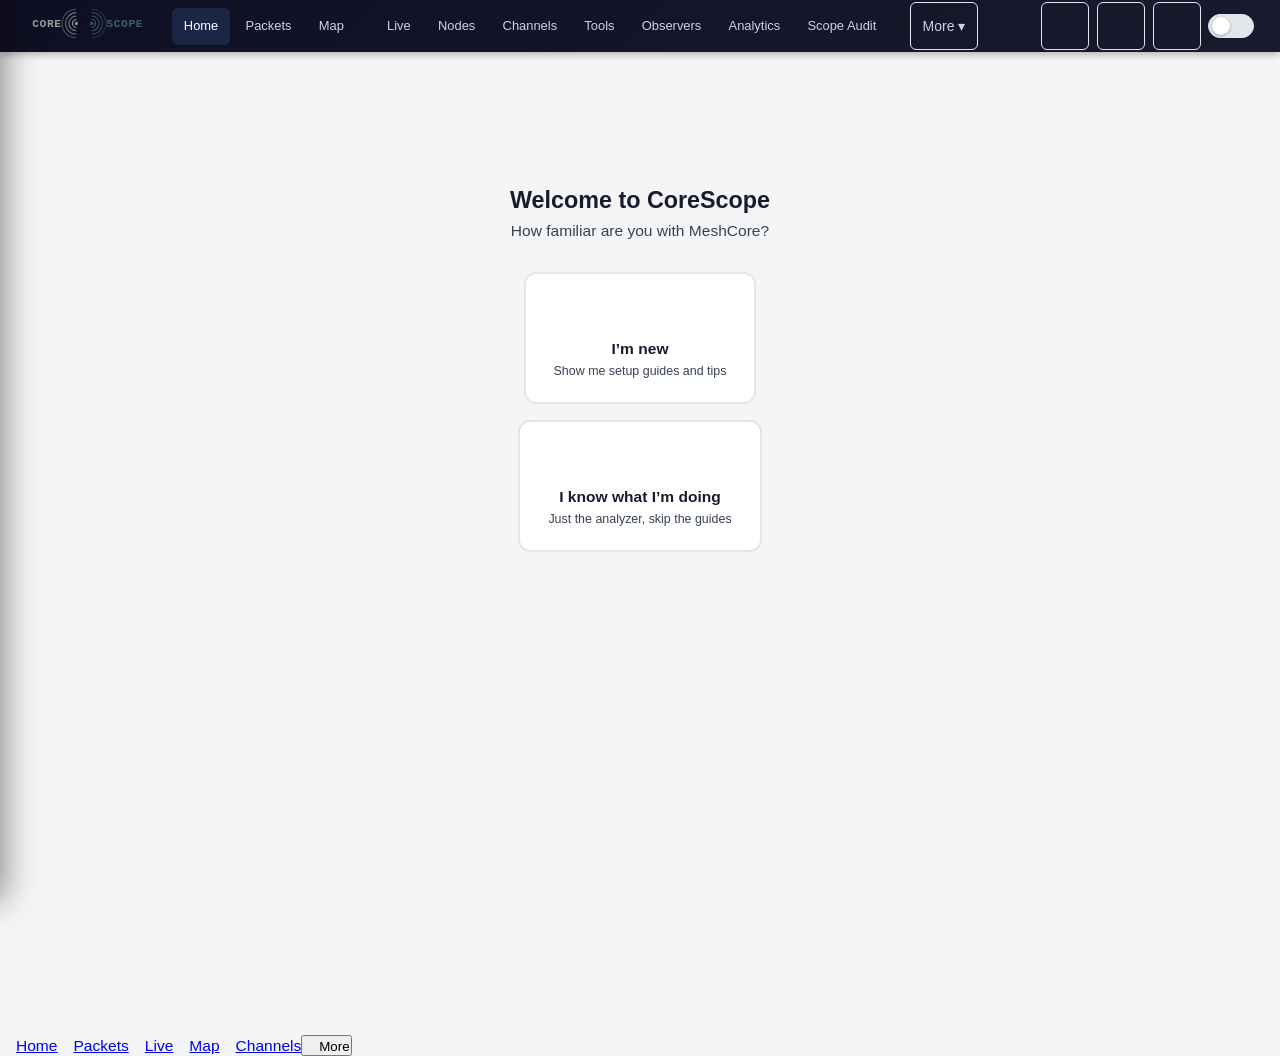
==== public/index.html @ a13efddb "feat(observers): latest /neighbors report on the observers list and page (#2270, #2271) The ingestor" ====
<!DOCTYPE html>
<html lang="en">
<head>
  <meta charset="UTF-8">
  <link rel="icon" href="favicon.ico" type="image/x-icon">
  <link rel="icon" href="favicon.svg" type="image/svg+xml">
  <meta name="viewport" content="width=device-width, initial-scale=1.0, viewport-fit=cover">
  <title>CoreScope</title>

  <!-- Open Graph / Discord embed -->
  <meta property="og:title" content="CoreScope">
  <meta property="og:description" content="Real-time MeshCore LoRa mesh network analyzer — live packet visualization, node tracking, channel decryption, route analysis, and deep mesh analytics.">
  <meta property="og:image" content="https://raw.githubusercontent.com/Kpa-clawbot/corescope/master/public/og-image.png">
  <meta property="og:image:width" content="1200">
  <meta property="og:image:height" content="630">
  <!-- No og:url: it is the canonical destination OG consumers navigate to, so a
       hardcoded value sends every self-hosted instance's shared links to that one
       host (#1890). Omitted, consumers use the URL they crawled — correct for
       every deployment, no configuration needed. -->
  <meta property="og:type" content="website">
  <meta name="theme-color" content="#0a0a0a">

  <!-- Twitter Card -->
  <meta name="twitter:card" content="summary_large_image">
  <meta name="twitter:title" content="CoreScope">
  <meta name="twitter:description" content="Real-time MeshCore LoRa mesh network analyzer — live packet visualization, node tracking, channel decryption, and route analysis.">
  <meta name="twitter:image" content="https://raw.githubusercontent.com/Kpa-clawbot/corescope/master/public/og-image.png">
  <!-- PR #893 follow-up: apply persisted theme before stylesheet/paint to prevent
       FOUC (light flash for users who chose dark). Matches keys used by app.js. -->
  <script>
    (function () {
      // #2236: ?theme=dark|light in the hash query (e.g. #/map?embed=1&theme=dark)
      // wins over the saved choice for this page load. app.js reads
      // window.__themeOverride and never persists it.
      try {
        var q = new URLSearchParams(location.hash.split('?')[1] || '').get('theme');
        window.__themeOverride = q === 'dark' || q === 'light' ? q : null;
      } catch (_) { window.__themeOverride = null; }
      try {
        var saved = localStorage.getItem('meshcore-theme');
        var t = window.__themeOverride || (saved === 'dark' || saved === 'light'
          ? saved
          : (window.matchMedia && window.matchMedia('(prefers-color-scheme: dark)').matches ? 'dark' : 'light'));
        document.documentElement.setAttribute('data-theme', t);
      } catch (_) {
        /* localStorage may be blocked; CSS handles default */
        if (window.__themeOverride) document.documentElement.setAttribute('data-theme', window.__themeOverride);
      }
    })();
  </script>
  <link rel="stylesheet" href="style.css?v=__BUST__">
  <link rel="stylesheet" href="route-view.css?v=__BUST__">
  <link rel="stylesheet" href="home.css?v=__BUST__">
  <link rel="stylesheet" href="live.css?v=__BUST__">
  <link rel="stylesheet" href="node-reach.css?v=__BUST__">
  <link rel="stylesheet" href="node-scopes.css?v=__BUST__">
  <link rel="stylesheet" href="scope-audit.css?v=__BUST__">
  <link rel="stylesheet" href="node-reach-coverage.css?v=__BUST__">
  <link rel="stylesheet" href="bottom-nav.css?v=__BUST__">
  <link rel="stylesheet" href="account.css?v=__BUST__">
  <link rel="stylesheet" href="admin.css?v=__BUST__">
  <link rel="stylesheet" href="nav-drawer.css?v=__BUST__">
  <!-- Leaflet, leaflet.heat and Chart.js are served from vendor/ (byte-identical
       to the unpkg dist files, verified against these SRI hashes), not from
       unpkg.com: no third-party request on every page view, and maps and
       charts keep working where unpkg is blocked or down. -->
  <link rel="stylesheet" href="vendor/leaflet-1.9.4/leaflet.css"
    integrity="sha256-p4NxAoJBhIIN+hmNHrzRCf9tD/miZyoHS5obTRR9BMY="
    crossorigin="anonymous">
  <link rel="stylesheet" href="vendor/MarkerCluster.css?v=__BUST__">
  <link rel="stylesheet" href="vendor/MarkerCluster.Default.css?v=__BUST__">
  <script src="vendor/leaflet-1.9.4/leaflet.js"
    integrity="sha256-20nQCchB9co0qIjJZRGuk2/Z9VM+kNiyxNV1lvTlZBo="
    crossorigin="anonymous"></script>
  <script src="vendor/leaflet.markercluster.js?v=__BUST__"></script>
  <script src="vendor/leaflet-heat-0.2.0.js"
    integrity="sha384-mFKkGiGvT5vo1fEyGCD3hshDdKmW3wzXW/x+fWriYJArD0R3gawT6lMvLboM22c0"
    crossorigin="anonymous"></script>
  <script src="vendor/chart-4.5.1.umd.min.js"
    integrity="sha384-jb8JQMbMoBUzgWatfe6COACi2ljcDdZQ2OxczGA3bGNeWe+6DChMTBJemed7ZnvJ"
    crossorigin="anonymous"></script>
</head>
<body>
  <!-- #1380 — Colorblind a11y stretch goal: Brettel/Vienot 1997 dichromatic
       simulation overlay. Toggled by body[data-cb-sim="deut|prot|trit|achromat"].
       Preview-only (not persisted). See public/customize-v2.js radio group. -->
  <svg aria-hidden="true" focusable="false" width="0" height="0" style="position:absolute;width:0;height:0;overflow:hidden" data-cb-sim-defs>
    <defs>
      <filter id="cb-deut" color-interpolation-filters="sRGB">
        <feColorMatrix type="matrix" values="
           0.367  0.861 -0.228  0  0
           0.280  0.673  0.047  0  0
          -0.012  0.043  0.969  0  0
           0      0      0      1  0"/>
      </filter>
      <filter id="cb-prot" color-interpolation-filters="sRGB">
        <feColorMatrix type="matrix" values="
           0.152  1.053 -0.205  0  0
           0.115  0.786  0.099  0  0
          -0.004 -0.048  1.052  0  0
           0      0      0      1  0"/>
      </filter>
      <filter id="cb-trit" color-interpolation-filters="sRGB">
        <feColorMatrix type="matrix" values="
           1.256 -0.077 -0.179  0  0
          -0.078  0.931  0.148  0  0
           0.005  0.691  0.304  0  0
           0      0      0      1  0"/>
      </filter>
      <filter id="cb-achromat" color-interpolation-filters="sRGB">
        <feColorMatrix type="matrix" values="
           0.299  0.587  0.114  0  0
           0.299  0.587  0.114  0  0
           0.299  0.587  0.114  0  0
           0      0      0      1  0"/>
      </filter>
    </defs>
  </svg>
  <style>
    /* #1380 — sim overlay activation (preview-only; cleared on reload). */
    body[data-cb-sim="deut"]     { filter: url(#cb-deut); }
    body[data-cb-sim="prot"]     { filter: url(#cb-prot); }
    body[data-cb-sim="trit"]     { filter: url(#cb-trit); }
    body[data-cb-sim="achromat"] { filter: url(#cb-achromat); }
  </style>
  <a class="skip-link" href="#app">Skip to content</a>
  <nav class="top-nav" role="navigation" aria-label="Main navigation">
    <div class="nav-left">
      <a href="#/" class="nav-brand" aria-label="CoreScope home">
        <svg class="brand-logo" xmlns="http://www.w3.org/2000/svg" width="125" height="36" viewBox="150 10 970 280" aria-hidden="true" focusable="false"><path d="M540 100 A 30 30 0 1 0 540 160" fill="none" stroke="var(--logo-accent)" stroke-width="8" opacity="1.00"/>
<path d="M540 73 A 57 57 0 1 0 540 187" fill="none" stroke="var(--logo-accent)" stroke-width="8" opacity="0.82"/>
<path d="M540 46 A 84 84 0 1 0 540 214" fill="none" stroke="var(--logo-accent)" stroke-width="8" opacity="0.64"/>
<path d="M540 19 A 111 111 0 1 0 540 241" fill="none" stroke="var(--logo-accent)" stroke-width="8" opacity="0.46"/>
<path d="M660 100 A 30 30 0 1 1 660 160" fill="none" stroke="var(--logo-accent-hi)" stroke-width="8" opacity="1.00"/>
<path d="M660 73 A 57 57 0 1 1 660 187" fill="none" stroke="var(--logo-accent-hi)" stroke-width="8" opacity="0.82"/>
<path d="M660 46 A 84 84 0 1 1 660 214" fill="none" stroke="var(--logo-accent-hi)" stroke-width="8" opacity="0.64"/>
<path d="M660 19 A 111 111 0 1 1 660 241" fill="none" stroke="var(--logo-accent-hi)" stroke-width="8" opacity="0.46"/>

<polyline points="540.00,130.00 540.30,130.17 540.60,130.35 540.90,130.53 541.20,130.71 541.50,130.89 541.80,131.07 542.10,131.26 542.40,131.45 542.70,131.64 543.00,131.83 543.30,132.02 543.60,132.21 543.90,132.41 544.20,132.61 544.50,132.80 544.80,133.00 545.10,133.20 545.40,133.40 545.70,133.60 546.00,133.81 546.30,134.01 546.60,134.21 546.90,134.42 547.20,134.62 547.50,134.82 547.80,135.03 548.10,135.23 548.40,135.44 548.70,135.64 549.00,135.84 549.30,136.04 549.60,136.24 549.90,136.44 550.20,136.64 550.50,136.83 550.80,137.02 551.10,137.22 551.40,137.41 551.70,137.59 552.00,137.78 552.30,137.96 552.60,138.14 552.90,138.31 553.20,138.49 553.50,138.66 553.80,138.82 554.10,138.98 554.40,139.14 554.70,139.29 555.00,139.44 555.30,139.58 555.60,139.71 555.90,139.84 556.20,139.97 556.50,140.09 556.80,140.20 557.10,140.31 557.40,140.41 557.70,140.50 558.00,140.59 558.30,140.67 558.60,140.74 558.90,140.80 559.20,140.85 559.50,140.90 559.80,140.94 560.10,140.97 560.40,140.99 560.70,141.00 561.00,141.00 561.30,140.99 561.60,140.97 561.90,140.95 562.20,140.91 562.50,140.86 562.80,140.80 563.10,140.73 563.40,140.65 563.70,140.56 564.00,140.46 564.30,140.35 564.60,140.23 564.90,140.09 565.20,139.95 565.50,139.79 565.80,139.62 566.10,139.44 566.40,139.25 566.70,139.05 567.00,138.84 567.30,138.61 567.60,138.38 567.90,138.13 568.20,137.87 568.50,137.60 568.80,137.33 569.10,137.04 569.40,136.74 569.70,136.43 570.00,136.11 570.30,135.78 570.60,135.45 570.90,135.10 571.20,134.75 571.50,134.38 571.80,134.01 572.10,133.64 572.40,133.25 572.70,132.86 573.00,132.46 573.30,132.06 573.60,131.65 573.90,131.24 574.20,130.82 574.50,130.40 574.80,129.98 575.10,129.56 575.40,129.13 575.70,128.71 576.00,128.28 576.30,127.85 576.60,127.43 576.90,127.00 577.20,126.58 577.50,126.17 577.80,125.75 578.10,125.35 578.40,124.94 578.70,124.55 579.00,124.16 579.30,123.78 579.60,123.41 579.90,123.05 580.20,122.70 580.50,122.36 580.80,122.03 581.10,121.71 581.40,121.41 581.70,121.13 582.00,120.85 582.30,120.60 582.60,120.36 582.90,120.14 583.20,119.93 583.50,119.75 583.80,119.58 584.10,119.43 584.40,119.31 584.70,119.20 585.00,119.12 585.30,119.06 585.60,119.02 585.90,119.00 586.20,119.01 586.50,119.04 586.80,119.09 587.10,119.17 587.40,119.27 587.70,119.39 588.00,119.54 588.30,119.71 588.60,119.91 588.90,120.13 589.20,120.37 589.50,120.64 589.80,120.92 590.10,121.24 590.40,121.57 590.70,121.92 591.00,122.30 591.30,122.69 591.60,123.11 591.90,123.54 592.20,123.99 592.50,124.46 592.80,124.94 593.10,125.44 593.40,125.95 593.70,126.48 594.00,127.01 594.30,127.56 594.60,128.11 594.90,128.67 595.20,129.24 595.50,129.81 595.80,130.38 596.10,130.96 596.40,131.53 596.70,132.10 597.00,132.67 597.30,133.24 597.60,133.79 597.90,134.34 598.20,134.87 598.50,135.40 598.80,135.91 599.10,136.40 599.40,136.88 599.70,137.34 600.00,137.78 600.30,138.19 600.60,138.59 600.90,138.96 601.20,139.30 601.50,139.61 601.80,139.90 602.10,140.15 602.40,140.37 602.70,140.56 603.00,140.72 603.30,140.84 603.60,140.93 603.90,140.98 604.20,141.00 604.50,140.98 604.80,140.92 605.10,140.83 605.40,140.70 605.70,140.53 606.00,140.32 606.30,140.08 606.60,139.80 606.90,139.49 607.20,139.14 607.50,138.75 607.80,138.34 608.10,137.89 608.40,137.42 608.70,136.91 609.00,136.38 609.30,135.82 609.60,135.24 609.90,134.64 610.20,134.01 610.50,133.37 610.80,132.72 611.10,132.05 611.40,131.37 611.70,130.69 612.00,130.00 612.30,129.31 612.60,128.62 612.90,127.93 613.20,127.25 613.50,126.58 613.80,125.91 614.10,125.27 614.40,124.64 614.70,124.03 615.00,123.45 615.30,122.89 615.60,122.36 615.90,121.86 616.20,121.39 616.50,120.96 616.80,120.57 617.10,120.21 617.40,119.90 617.70,119.64 618.00,119.41 618.30,119.24 618.60,119.11 618.90,119.03 619.20,119.00 619.50,119.02 619.80,119.09 620.10,119.21 620.40,119.39 620.70,119.61 621.00,119.88 621.30,120.20 621.60,120.57 621.90,120.98 622.20,121.44 622.50,121.94 622.80,122.48 623.10,123.06 623.40,123.68 623.70,124.33 624.00,125.01 624.30,125.71 624.60,126.44 624.90,127.19 625.20,127.96 625.50,128.73 625.80,129.52 626.10,130.31 626.40,131.10 626.70,131.89 627.00,132.67 627.30,133.44 627.60,134.19 627.90,134.93 628.20,135.63 628.50,136.31 628.80,136.96 629.10,137.57 629.40,138.14 629.70,138.67 630.00,139.15 630.30,139.58 630.60,139.95 630.90,140.28 631.20,140.54 631.50,140.75 631.80,140.90 632.10,140.98 632.40,141.00 632.70,140.96 633.00,140.85 633.30,140.68 633.60,140.44 633.90,140.14 634.20,139.78 634.50,139.36 634.80,138.89 635.10,138.36 635.40,137.78 635.70,137.14 636.00,136.47 636.30,135.75 636.60,134.99 636.90,134.20 637.20,133.38 637.50,132.54 637.80,131.68 638.10,130.81 638.40,129.93 638.70,129.05 639.00,128.17 639.30,127.31 639.60,126.45 639.90,125.62 640.20,124.82 640.50,124.05 640.80,123.31 641.10,122.62 641.40,121.98 641.70,121.39 642.00,120.85 642.30,120.38 642.60,119.97 642.90,119.63 643.20,119.36 643.50,119.17 643.80,119.05 644.10,119.00 644.40,119.03 644.70,119.14 645.00,119.33 645.30,119.59 645.60,119.93 645.90,120.34 646.20,120.83 646.50,121.38 646.80,121.99 647.10,122.67 647.40,123.40 647.70,124.18 648.00,125.01 648.30,125.87 648.60,126.77 648.90,127.69 649.20,128.64 649.50,129.60 649.80,130.56 650.10,131.52 650.40,132.47 650.70,133.40 651.00,134.31 651.30,135.19 651.60,136.02 651.90,136.82 652.20,137.56 652.50,138.24 652.80,138.86 653.10,139.41 653.40,139.88 653.70,140.27 654.00,140.59 654.30,140.81 654.60,140.95 654.90,141.00 655.20,140.96 655.50,140.82 655.80,140.60 656.10,140.29 656.40,139.89 656.70,139.40 657.00,138.84 657.30,138.19 657.60,137.48 657.90,136.70 658.20,135.86 658.50,134.97 658.80,134.03 659.10,133.06 659.40,132.06 659.70,131.03 660.00,130.00" fill="none" stroke="var(--logo-muted)" stroke-width="1.8" stroke-linecap="round" stroke-linejoin="round" opacity="1.0"/>
<circle class="logo-node-a" cx="540" cy="130" r="13" fill="var(--logo-accent)"/>
<circle class="logo-node-b" cx="660" cy="130" r="13" fill="var(--logo-accent-hi)"/>
<g class="brand-wordmark"><text x="426.20" y="161.68" font-family="Aldrich, monospace" font-size="88" text-anchor="end" dominant-baseline="alphabetic" font-weight="700" letter-spacing="4.4" fill="var(--logo-accent)">CORE</text><text x="773.80" y="161.68" font-family="Aldrich, monospace" font-size="88" text-anchor="start" dominant-baseline="alphabetic" font-weight="700" letter-spacing="4.4" fill="var(--logo-accent-hi)">SCOPE</text></g></svg>
        <svg class="brand-mark-only" xmlns="http://www.w3.org/2000/svg" width="60" height="32" viewBox="425 15 250 230" aria-hidden="true" focusable="false"><path d="M540 100 A 30 30 0 1 0 540 160" fill="none" stroke="var(--logo-accent)" stroke-width="8" opacity="1.00"/><path d="M540 73 A 57 57 0 1 0 540 187" fill="none" stroke="var(--logo-accent)" stroke-width="8" opacity="0.82"/><path d="M540 46 A 84 84 0 1 0 540 214" fill="none" stroke="var(--logo-accent)" stroke-width="8" opacity="0.64"/><path d="M540 19 A 111 111 0 1 0 540 241" fill="none" stroke="var(--logo-accent)" stroke-width="8" opacity="0.46"/><path d="M660 100 A 30 30 0 1 1 660 160" fill="none" stroke="var(--logo-accent-hi)" stroke-width="8" opacity="1.00"/><path d="M660 73 A 57 57 0 1 1 660 187" fill="none" stroke="var(--logo-accent-hi)" stroke-width="8" opacity="0.82"/><path d="M660 46 A 84 84 0 1 1 660 214" fill="none" stroke="var(--logo-accent-hi)" stroke-width="8" opacity="0.64"/><path d="M660 19 A 111 111 0 1 1 660 241" fill="none" stroke="var(--logo-accent-hi)" stroke-width="8" opacity="0.46"/><circle class="logo-node-a" cx="540" cy="130" r="13" fill="var(--logo-accent)"/><circle class="logo-node-b" cx="660" cy="130" r="13" fill="var(--logo-accent-hi)"/></svg>
        </a>
      <div class="nav-links">
        <a href="#/home" class="nav-link" data-route="home" data-priority="high">Home</a>
        <a href="#/packets" class="nav-link" data-route="packets" data-priority="high">Packets</a>
        <a href="#/map" class="nav-link" data-route="map" data-priority="high">Map</a>
        <a href="#/live" class="nav-link" data-route="live" data-priority="high"><svg class="ph-icon" aria-hidden="true" focusable="false"><use href="/icons/phosphor-sprite.svg#ph-broadcast"></use></svg> Live</a>
        <a href="#/channels" class="nav-link" data-route="channels">Channels</a>
        <a href="#/nodes" class="nav-link" data-route="nodes" data-priority="high">Nodes</a>
        <a href="#/tools" class="nav-link" data-route="tools">Tools</a>
        <a href="#/observers" class="nav-link" data-route="observers">Observers</a>
        <a href="#/analytics" class="nav-link" data-route="analytics">Analytics</a>
        <a href="#/scope-audit" class="nav-link" data-route="scope-audit">Scope Audit</a>
        <a href="#/perf" class="nav-link" data-route="perf"><svg class="ph-icon" aria-hidden="true" focusable="false"><use href="/icons/phosphor-sprite.svg#ph-lightning"></use></svg> Perf</a>
        <a href="#/audio-lab" class="nav-link" data-route="audio-lab"><svg class="ph-icon" aria-hidden="true" focusable="false"><use href="/icons/phosphor-sprite.svg#ph-music-note"></use></svg> Lab</a>
      </div>
      <div class="nav-more-wrap">
        <button class="nav-btn nav-more-btn" id="navMoreBtn" aria-haspopup="true" aria-expanded="false" aria-controls="navMoreMenu" title="More pages">More ▾</button>
        <div class="nav-more-menu" id="navMoreMenu" role="menu"></div>
      </div>
    </div>
    <div class="nav-right">
      <div class="nav-stats" id="navStats" title="Live stats"></div>
      <div class="nav-fav-wrap">
        <button class="nav-btn" id="favToggle" title="Favorites" aria-label="Favorites"><svg class="ph-icon" aria-hidden="true"><use href="/icons/phosphor-sprite.svg#ph-star-fill"/></svg></button>
        <div class="nav-fav-dropdown" id="favDropdown"></div>
      </div>
      <button class="nav-btn" id="searchToggle" title="Search (Ctrl+K)" aria-label="Search"><svg class="ph-icon" aria-hidden="true" focusable="false"><use href="/icons/phosphor-sprite.svg#ph-magnifying-glass"></use></svg></button>
      <button class="nav-btn" id="customizeToggle" title="Customize theme &amp; branding" aria-label="Customize"><svg class="ph-icon" aria-hidden="true" focusable="false"><use href="/icons/phosphor-sprite.svg#ph-palette"></use></svg></button>
      <label class="theme-toggle" id="darkModeToggle" title="Toggle dark mode">
        <input type="checkbox" id="darkModeCheckbox" role="switch" aria-label="Toggle dark mode">
        <span class="theme-toggle-track" aria-hidden="true">
          <span class="theme-toggle-thumb"></span>
          <span class="theme-toggle-icon theme-toggle-sun"><svg class="ph-icon" aria-hidden="true" focusable="false"><use href="/icons/phosphor-sprite.svg#ph-sun"></use></svg></span>
          <span class="theme-toggle-icon theme-toggle-moon"><svg class="ph-icon" aria-hidden="true" focusable="false"><use href="/icons/phosphor-sprite.svg#ph-moon"></use></svg></span>
        </span>
      </label>
      <button class="nav-btn hamburger" id="hamburger" title="Menu" aria-label="Toggle navigation menu"><svg class="ph-icon" aria-hidden="true" focusable="false"><use href="/icons/phosphor-sprite.svg#ph-list"></use></svg></button>
    </div>
  </nav>

  <!-- Search overlay -->
  <div id="searchOverlay" class="search-overlay hidden" role="search" aria-label="Search packets, nodes, channels">
    <div class="search-box">
      <input type="text" id="searchInput" placeholder="Search packets, nodes, channels…" autofocus>
      <div id="searchResults" class="search-results" role="listbox"></div>
    </div>
  </div>

  <main id="app" role="main"></main>

  <script src="vendor/qrcode.js"></script>
  <script src="payload-labels.js?v=__BUST__"></script>
  <script src="roles.js?v=__BUST__"></script>
  <script src="map-tile-providers.js?v=__BUST__"></script>
  <script src="cb-presets.js?v=__BUST__"></script>
  <script src="customize-v2.js?v=__BUST__" onerror="console.error('Failed to load:', this.src)"></script>
  <script src="region-filter.js?v=__BUST__"></script>
  <script src="area-filter.js?v=__BUST__"></script>
  <script src="hop-resolver.js?v=__BUST__"></script>
  <script src="hop-filter.js?v=__BUST__"></script>
  <script src="hop-display.js?v=__BUST__"></script>
  <script src="warmup-banner.js?v=__BUST__"></script>
  <script src="app.js?v=__BUST__"></script>
  <script src="bottom-nav.js?v=__BUST__"></script>
  <script src="nav-drawer.js?v=__BUST__"></script>
  <script src="auth.js?v=__BUST__"></script>
  <script src="settings-sync.js?v=__BUST__"></script>
  <script src="touch-gestures.js?v=__BUST__"></script>
  <script src="gesture-hints.js?v=__BUST__"></script>
  <script src="url-state.js?v=__BUST__"></script>
  <script src="home.js?v=__BUST__"></script>
  <script src="table-sort.js?v=__BUST__"></script>
  <script src="packet-filter.js?v=__BUST__"></script>
  <script src="filter-ux.js?v=__BUST__"></script>
  <script src="hash-color.js?v=__BUST__"></script>
  <script src="prefix-reserved.js?v=__BUST__"></script>
  <script src="packet-helpers.js?v=__BUST__"></script>
  <script src="vendor/aes-ecb.js?v=__BUST__"></script>
  <script src="vendor/sha256-hmac.js?v=__BUST__"></script>
  <script src="channel-decrypt.js?v=__BUST__"></script>
  <script src="vendor/jsqr.min.js"></script>
  <script src="channel-qr.js?v=__BUST__"></script>
  <script src="channel-colors.js?v=__BUST__"></script>
  <script src="channel-color-picker.js?v=__BUST__"></script>
  <script src="channel-proposals.js?v=__BUST__"></script>
  <script src="notifications.js?v=__BUST__"></script>
  <script src="packets.js?v=__BUST__"></script>
  <script src="geo-filter-overlay.js?v=__BUST__"></script>
  <script src="map-estimated.js?v=__BUST__" onerror="console.error('Failed to load:', this.src)"></script>
  <script src="map.js?v=__BUST__" onerror="console.error('Failed to load:', this.src)"></script>
  <script src="route-render.js?v=__BUST__" onerror="console.error('Failed to load:', this.src)"></script>
  <script src="route-view-utils.js?v=__BUST__" onerror="console.error('Failed to load:', this.src)"></script>
  <script src="route-view.js?v=__BUST__" onerror="console.error('Failed to load:', this.src)"></script>
  <script src="channels.js?v=__BUST__" onerror="console.error('Failed to load:', this.src)"></script>
  <script src="table-sort.js?v=__BUST__"></script>
  <script src="nodes-export.js?v=__BUST__" onerror="console.error('Failed to load:', this.src)"></script>
  <script src="reported-nodes.js?v=__BUST__" onerror="console.error('Failed to load:', this.src)"></script>
  <script src="rf-params.js?v=__BUST__" onerror="console.error('Failed to load:', this.src)"></script>
  <script src="nodes.js?v=__BUST__" onerror="console.error('Failed to load:', this.src)"></script>
  <script src="traces.js?v=__BUST__" onerror="console.error('Failed to load:', this.src)"></script>
  <script src="path-inspector.js?v=__BUST__" onerror="console.error('Failed to load:', this.src)"></script>
  <script src="observer-airtime.js?v=__BUST__" onerror="console.error('Failed to load:', this.src)"></script>
  <script src="analytics.js?v=__BUST__" onerror="console.error('Failed to load:', this.src)"></script>
  <script src="audio.js?v=__BUST__" onerror="console.error('Failed to load:', this.src)"></script>
  <script src="audio-v1-constellation.js?v=__BUST__" onerror="console.error('Failed to load:', this.src)"></script>
  <script src="audio-lab.js?v=__BUST__" onerror="console.error('Failed to load:', this.src)"></script>
  <script src="drag-manager.js?v=__BUST__" onerror="console.error('Failed to load:', this.src)"></script>
  <script src="live.js?v=__BUST__" onerror="console.error('Failed to load:', this.src)"></script>
  <script src="observer-neighbors.js?v=__BUST__" onerror="console.error('Failed to load:', this.src)"></script>
  <script src="observers.js?v=__BUST__" onerror="console.error('Failed to load:', this.src)"></script>
  <script src="mqtt-status-panel.js?v=__BUST__" onerror="console.error('Failed to load:', this.src)"></script>
  <script src="observer-detail.js?v=__BUST__" onerror="console.error('Failed to load:', this.src)"></script>
  <script src="compare.js?v=__BUST__" onerror="console.error('Failed to load:', this.src)"></script>
  <script src="node-hop-analytics.js?v=__BUST__" onerror="console.error('Failed to load:', this.src)"></script>
  <script src="node-analytics.js?v=__BUST__" onerror="console.error('Failed to load:', this.src)"></script>
  <script src="node-reach-map.js?v=__BUST__" onerror="console.error('Failed to load:', this.src)"></script>
  <script src="node-reach-coverage.js?v=__BUST__" onerror="console.error('Failed to load:', this.src)"></script>
  <script src="node-reach.js?v=__BUST__" onerror="console.error('Failed to load:', this.src)"></script>
  <script src="scope-audit.js?v=__BUST__" onerror="console.error('Failed to load:', this.src)"></script>
  <script src="rx-coverage.js?v=__BUST__" onerror="console.error('Failed to load:', this.src)"></script>
  <script src="perf.js?v=__BUST__" onerror="console.error('Failed to load:', this.src)"></script>
  <script src="account.js?v=__BUST__" onerror="console.error('Failed to load:', this.src)"></script>
  <script src="admin-users.js?v=__BUST__" onerror="console.error('Failed to load:', this.src)"></script>
  <script src="admin-audit.js?v=__BUST__" onerror="console.error('Failed to load:', this.src)"></script>
  <script src="admin-overview.js?v=__BUST__" onerror="console.error('Failed to load:', this.src)"></script>
  <script src="admin-proposals.js?v=__BUST__" onerror="console.error('Failed to load:', this.src)"></script>
  <script src="admin-observer-logins.js?v=__BUST__" onerror="console.error('Failed to load:', this.src)"></script>
  <script src="admin.js?v=__BUST__" onerror="console.error('Failed to load:', this.src)"></script>
  <script src="mobile-page-actions.js?v=__BUST__" onerror="console.error('Failed to load:', this.src)"></script>
</body>
</html>
---- public/style.css ----
/* === CoreScope — style.css === */

/* Phosphor icon sprite helper (#1648 M1).
 * Icons live in public/icons/phosphor-sprite.svg as <symbol id="ph-NAME">.
 * Reference with: <svg class="ph-icon"><use href="/icons/phosphor-sprite.svg#ph-NAME"/></svg>
 * Inherits color via currentColor; sized to 1em so it scales with surrounding text. */
.ph-icon {
  width: 1em;
  height: 1em;
  /* #1648 M1 follow-up: icons are 1em-sized so they scale with the
   * surrounding text — but several nav surfaces use a smaller font-size
   * (top-nav text is ~12.8px), which dropped the rendered icon below the
   * intended 16px floor. Pin .ph-icon's own font-size to 16px so the
   * icon scales independently of the parent's text size. */
  font-size: 16px;
  vertical-align: -0.125em;
  fill: currentColor;
  flex-shrink: 0;
}

/* Status-token color classes (#1648 M3).
 * Replace 🟢🟡🔴⚪/✅⚠️❌ emoji dots with Phosphor sprites that inherit EMOJI-OK-COMMENT
 * their color via currentColor. Each class threads the existing
 * --status-* color token so dark/light theming continues to work.
 *
 * Pattern:
 *   <span class="status-ok"><svg class="ph-icon"><use href="…#ph-circle-fill"/></svg></span>
 */
.status-ok    { color: var(--status-green); }
.status-warn  { color: var(--status-yellow); }
.status-err   { color: var(--status-red); }
.status-muted { color: var(--text-muted, #94a3b8); }
.status-ok .ph-icon,
.status-warn .ph-icon,
.status-err .ph-icon,
.status-muted .ph-icon { fill: currentColor; }

/* Aldrich webfont — used by the navbar logo SVG (issue #1137 follow-up).
 * Self-hosted woff2 (latin subset from Google Fonts, ~16KB). Only weight
 * available is 400; the SVG's font-weight="700" synthesizes bold. */
@font-face {
  font-family: 'Aldrich';
  src: url('/fonts/aldrich-regular.woff2') format('woff2');
  font-weight: 400;
  font-style: normal;
  font-display: swap;
}

/* ============================================================
 * Z-INDEX SCALE (single source of truth — issues #1128, #1131, #1128 followup)
 * ------------------------------------------------------------
 * Use these tokens for ANY new stacking context. Raw z-index
 * literals are legacy and being migrated. When touching a rule
 * with a literal z-index, replace it with the appropriate token
 * below.
 *
 *   --z-base            0     document base, table cells
 *   --z-dropdown        100   in-flow dropdowns anchored to a
 *                             toolbar control (multi-select,
 *                             saved-filter, column-toggle,
 *                             autocomplete, region dropdown,
 *                             node-filter dropdown)
 *   --z-popover         300   popovers anchored to a dropdown
 *                             or table cell (path-overflow +N,
 *                             hop-conflict, autocomplete row
 *                             detail). Sits ABOVE dropdowns
 *                             but BELOW modals.
 *   --z-modal-backdrop  9000  full-viewport modal scrim
 *   --z-modal           9100  modal panels themselves
 *   --z-tooltip         9200  tooltips, ctx menus, hover popovers
 *                             that must float above modals
 *
 * Lint: scripts/check-css-vars.js asserts every var(--name)
 * reference resolves; CI will fail on undefined custom properties
 * (see #1128 Bug 4 root cause — `--surface` shipped undefined
 * and 8 dropdowns rendered transparent).
 *
 * Migration policy: legacy literal z-index values that work are
 * left in place to avoid behavioural risk; new code MUST use
 * the tokens. The 10 highest-traffic dropdowns/popovers in the
 * packets toolbar were renumbered in the #1128 followup.
 * ============================================================ */

/* ============================================================
 * FLUID SCAFFOLDING (issue #1054)
 * ------------------------------------------------------------
 * Global design tokens for spacing, typography, and container
 * layout. All values use clamp()/min() so the layout scales
 * smoothly between ~768px and ~2560px viewports without media
 * queries. Targets at the historic 1440px design width match
 * the previous hardcoded px values to within ~1px so existing
 * pages render identically there.
 *
 * Component-specific spacing/typography (nav, tables, charts,
 * map, packets, analytics, …) lives in its own marked region
 * further below — DO NOT add component CSS in this region.
 * ============================================================ */

/* ============================================================
 * TIER-1 PALETTE — raw colour stops. Theme-independent.
 * Issue #1671 / #1668 M2. Single source of truth for every hex
 * value that ships in this file. Outside this block, no rule
 * may use a raw `#hex` or `rgb(...)` literal — use a token.
 * Source: Tailwind CSS v3 default palette (MIT licensed,
 * battle-tested for WCAG-graded luminance steps).
 *   gray  ×9   blue  ×9   green ×5
 *   amber ×5   red   ×5   purple ×5
 * Total palette tokens: 38.
 * ============================================================ */
:root {
  /* Grays — 9 stops, low → high luminance */
  --palette-gray-50:  #f9fafb;
  --palette-gray-100: #f3f4f6;
  --palette-gray-200: #e5e7eb;
  --palette-gray-300: #d1d5db;
  --palette-gray-400: #9ca3af;
  --palette-gray-500: #6b7280;
  --palette-gray-600: #4b5563;
  --palette-gray-700: #374151;
  --palette-gray-800: #1f2937;
  --palette-gray-900: #111827;

  /* Blues — accent / info family */
  --palette-blue-100: #dbeafe;
  --palette-blue-200: #bfdbfe;
  --palette-blue-300: #93c5fd;
  --palette-blue-400: #60a5fa;
  --palette-blue-500: #3b82f6;
  --palette-blue-600: #2563eb;
  --palette-blue-700: #1d4ed8;
  --palette-blue-800: #1e40af;
  --palette-blue-900: #1e3a8a;

  /* Greens / ambers / reds / purples — status families */
  --palette-green-300: #86efac;
  --palette-green-400: #4ade80;
  --palette-green-500: #22c55e;
  --palette-green-600: #16a34a;
  --palette-green-700: #15803d;
  --palette-green-800: #166534;

  --palette-amber-300: #fcd34d;
  --palette-amber-400: #fbbf24;
  --palette-amber-500: #f59e0b;
  --palette-amber-600: #d97706;
  --palette-amber-700: #b45309;

  --palette-red-300: #fca5a5;
  --palette-red-400: #f87171;
  --palette-red-500: #ef4444;
  --palette-red-600: #dc2626;
  --palette-red-700: #b91c1c;

  --palette-purple-300: #c4b5fd;
  --palette-purple-400: #a78bfa;
  --palette-purple-500: #8b5cf6;
  --palette-purple-600: #7c3aed;
  --palette-purple-700: #6d28d9;
}

:root {
  /* Node-quality link strength colours (bottleneck tiers). Dark-theme
     overrides live in the [data-theme="dark"] block below (brighter hues). */
  --link-strong: #1a7f37;
  --link-medium: #bf8700;
  --link-weak: #cf222e;
  --link-oneway: #8c959f;  /* one-way (no two-way link) — distinct from weak red */
  /* --- Fluid spacing scale ---------------------------------
   * Targets at 1440px viewport: 4 / 8 / 16 / 24 / 32 / 48 px.
   * Min/max clamps keep small viewports usable and prevent
   * runaway growth on ultra-wide displays.
   */
  --space-xs:  clamp(3px,  0.15vw + 2px,  6px);
  --space-sm:  clamp(6px,  0.30vw + 4px, 12px);
  --space-md:  clamp(10px, 0.50vw + 8px, 20px);
  --space-lg:  clamp(16px, 0.75vw + 12px, 32px);
  --space-xl:  clamp(24px, 1.00vw + 16px, 48px);
  --space-2xl: clamp(32px, 2.00vw + 20px, 64px);

  /* --- Fluid type scale ------------------------------------
   * Targets at 1440px viewport: 13 / 16 / 18 / 24 / 32 px.
   * Floors ensure readability at 768px; caps prevent giant
   * text at 2560px+.
   */
  --fs-sm:  clamp(12px, 0.15vw + 11px, 14px);
  --fs-md:  clamp(14px, 0.20vw + 13px, 17px);
  --fs-lg:  clamp(15px, 0.30vw + 14px, 20px);
  --fs-xl:  clamp(18px, 0.50vw + 16px, 28px);
  --fs-2xl: clamp(22px, 0.75vw + 20px, 36px);

  /* --- Typography weight tokens — #1668 M3 ----------------
   * Chip / badge / meta rule (M3): font-size >= 14px OR
   * (font-size >= 12px AND font-weight >= 500). Use --fw-medium
   * on anything that stays at 12-13px to keep it readable. */
  --fw-normal:   400;
  --fw-medium:   500;
  --fw-semibold: 600;
  --fw-bold:     700;

  /* --- Fluid radii ----------------------------------------- */
  --radius-sm: clamp(3px, 0.1vw + 2px, 6px);
  --radius-md: clamp(6px, 0.2vw + 5px, 12px);
  --radius-lg: clamp(10px, 0.3vw + 8px, 18px);

  /* --- Container layout ------------------------------------
   * --gutter scales the side padding; --content-max caps the
   * usable content width but always leaves a gutter on each
   * side at small viewports.
   */
  --gutter: clamp(12px, 2vw, 32px);
  --content-max: min(100% - (2 * var(--gutter)), 1600px);

  --nav-bg: #0f0f23;
  --nav-bg2: #1a1a2e;
  --nav-text: #ffffff;
  --nav-text-muted: #cbd5e1;
  --nav-active-bg: rgba(74, 158, 255, 0.15);
  --accent: #4a9eff;
  /* #1668 M2 — accessible accent for chips/badges/active buttons that put
     white text on a blue surface. The legacy --accent (#4a9eff) yields
     #fff/#4a9eff = 2.75:1 (BLOCKER per M1 audit). --accent-strong drops
     two stops to palette-blue-600 = #2563eb (#fff on it = 4.83:1, AA pass)
     and is the surface for: .skip-link, .btn.active, .hop-link.hop-named,
     .nav-link.active background, .fGroup.active. */
  --accent-strong: var(--palette-blue-600);
  --text-on-accent: var(--palette-gray-50);
  /* #1668 M5 — accessible link/text color. The legacy --accent (#4a9eff)
     used for text-on-light backgrounds was 2.52:1 on white (BLOCKER per
     M5 axe gate, 219 hits across .analytics-link / .sort-active / .ch-*).
     Dark theme override below bumps to palette-blue-400 (#60a5fa) so
     links stay readable on surface-0 (#0f0f23 ≈ 8.4:1, AA pass).
     Use --link-color for any "text rendered ON the page surface that
     should look like a link / interactive accent" — NOT for backgrounds.
     Backgrounds carrying white text continue to use --accent-strong. */
  /* #1668 M5 — accessible semantic status colors. The legacy fallbacks
     baked into JS (var(--success, #22c55e)) used the bright palette-500
     hues which fail AA against white surfaces (#22c55e/white = 2.27:1,
     #ef4444/white = 3.76:1). New theme-aware tokens use palette-700 on
     light surfaces (5.0-6.5:1 vs white) and palette-400/500 on dark
     (6+:1 vs surface-0/1). All callers should now read --success /
     --warning / --danger WITHOUT a hex fallback (kept as legacy support
     only). */
  --success: var(--palette-green-700, #15803d);
  --warning: #b45309;
  --danger: var(--palette-red-600, #dc2626);
  --link-color: var(--palette-blue-600);
  --accent-bg: rgba(59, 130, 246, 0.12);
  --accent-border: rgba(59, 130, 246, 0.25);
  --geo-filter-color: #3b82f6;
  --status-green: #22c55e;
  /* #1719 — `--status-green` (#22c55e) is the BACKGROUND swatch hue
     (used as `background:` on badges + dots over white card surfaces).
     As TEXT on a white .analytics-stat-card it is only 2.28:1 (BLOCKER).
     `--status-green-text` is the text-only variant for surfaces that
     render numbers/labels in the green palette over light cards — pinned
     to palette-green-700 (#15803d) → 5.06:1 on #fff (AA pass). Dark
     theme overrides keep the bright #22c55e since it reads ≥6:1 on the
     card-bg #232340. */
  --status-green-text: var(--palette-green-700, #15803d);
  /* #1996: the scope-audit observed/verified chips tint their own
     background, which darkens it enough that green-700 fails 4.5:1. One
     step darker clears it with margin (6.23:1 on white, 5.74:1 on
     --surface-0) without thinning the tint that makes the chip legible. */
  --sa-chip-observed-fg: var(--palette-green-800, #166534);
  /* Green status words in the admin/user tables: green-700 is 4.48:1 on the
     row-hover tint #eef2ff, green-800 is 6.4:1 there. Dark keeps the bright hue. */
  --status-green-tint-text: var(--palette-green-800, #166534);
  /* Text-only yellow/red for surfaces that print status words on light cards
     (user-management chips): yellow-800 #854d0e is 6.85:1 on #fff and 6.13:1 on the row-hover tint #eef2ff (yellow-700 #a16207 was 4.4:1 there); red-700 #b91c1c
     is 6.47:1 on #fff. Dark theme keeps the bright hues, like green-text. */
  --status-yellow-text: #854d0e;
  --status-red-text: var(--palette-red-700, #b91c1c);
  --status-yellow: #eab308;
  --status-red: #ef4444;
  --status-orange: #f97316;
  --status-purple: #a855f7;
  --status-amber: #f59e0b;
  --status-amber-light: #fef3c7;
  --status-amber-text: #92400e;
  /* #1719 — `--skew-badge-no-clock-bg` carries the muted "no clock data"
     badge background (was --text-muted which renders #d1d5db in dark
     theme → #fff text = 1.47:1, BLOCKER × 137 on clock-health). Pinned
     to palette-gray-600 (#4b5563) so #fff text reads 7.56:1 on both
     themes (light: 7.56:1, dark: 7.56:1). */
  --skew-badge-no-clock-bg: var(--palette-gray-600, #4b5563);
  /* #1648 M6 (M4 CDP carry-forward): named token for the neutral/info
     accent used as the unrolled-route hop fallback color (was #3b82f6
     baked in route-render.js). Themes via dark-mode block below. */
  --status-info: #3b82f6;
  --path-inspector-speculative: #d97706;
  /* #1715 — neighbor-graph role swatches (`#ngRoleChecks` labels) read
   * these tokens via the role-suffixed `.role-swatch--ROLE` class (analytics.js).
   * Light-theme values are palette-700 shades that clear WCAG AA ≥4.5:1
   * against the white analytics surface (#ffffff). Dark-theme overrides
   * live in the [data-theme="dark"] block further down and use palette-400
   * shades that clear AA against the dark card-bg (#1a1a2e). Keeping the
   * swatch palette as CSS custom properties is what kept #1715 from
   * regressing — never reintroduce inline `style="color:#..."` on these
   * spans. */
  --role-repeater:  #dc2626;  /* 4.83:1 on #fff */
  --role-companion: #2563eb;  /* 5.17:1 on #fff */
  --role-room:      #15803d;  /* 5.02:1 on #fff */
  --role-sensor:    #b45309;  /* 5.02:1 on #fff */
  --role-observer:  #7c3aed;  /* 5.70:1 on #fff */
  --accent-hover: #6db3ff;
  --text: #1a1a2e;
  /* #1668 M2 — bumped from #5b6370 (~5.7:1 on white) to palette-gray-700
     #374151 (~10.3:1 on white, ~9.9:1 on surface-0 #f4f5f7). Light theme
     muted text was a MAJOR/borderline case; this clears the buffer. */
  --text-muted: var(--palette-gray-700);
  --text-subtle: var(--palette-gray-600);
  --border: #e2e5ea;
  --row-stripe: #f9fafb;
  --row-hover: #eef2ff;
  --detail-bg: #ffffff;
  --badge-radius: 12px;
  --font: -apple-system, BlinkMacSystemFont, 'Segoe UI', Roboto, sans-serif;
  --mono: 'SF Mono', 'Fira Code', 'Cascadia Code', Consolas, monospace;
  --input-bg: #fff;
  --selected-bg: #dbeafe;

  /* --- Logo theme tokens (PR #1137 + brand-default follow-up) -----------
   * The CoreScope SVG logos are inlined into the DOM (navbar +
   * home hero), so they inherit page CSS custom properties. The
   * legacy --logo-* names are kept so existing themes / brand
   * customizations that override them still work.
   *   --logo-text   → wordmark "CORE" / "SCOPE" / labels
   *   --logo-accent → primary node + left-side arcs   (default sage)
   *   --logo-accent-hi → secondary node + right-side arcs (default teal)
   *   --logo-muted  → tagline + sine wave
   * Sage (#cfd9c9 — fog) and teal (#2c8c8c — water) are the OUT-OF-BOX
   * brand identity. They are NOT cascaded from --accent any more, so
   * changing the app accent color via dev tools alone will NOT recolor
   * the logo. The customizer (public/customize-v2.js) mirrors --accent
   * and --accent-hover into --logo-accent / --logo-accent-hi when an
   * operator picks a theme, preserving full theme-driven recoloring.
   * No --logo-bg here on purpose — the inlined SVGs MUST be transparent
   * so they sit on whatever bg the page paints. --logo-text defaults to
   * --text (the page foreground) so the hero wordmark is readable on
   * any theme; the navbar scopes it to --nav-text below so it stays
   * white on the dark navbar. */
  --logo-text: var(--text);
  --logo-accent: #cfd9c9;
  --logo-accent-hi: #2c8c8c;
  --logo-muted: var(--text-muted);

  --surface-0: #f4f5f7;
  --surface-1: #ffffff;
  --surface-2: #ffffff;
  --surface-3: #ffffff;
  /* #1128 (Bug 4): `--surface` was referenced in 8+ rules (.fux-saved-menu,
   * .fux-popover, .path-popover, .fux-ac-dropdown, .fux-ctx-menu, ...) but
   * never defined → backgrounds resolved transparent → row content bled
   * through dropdowns. Alias it to the opaque card surface. */
  --surface: var(--surface-1);
  --content-bg: var(--surface-0);
  --card-bg: var(--surface-1);
  --hover-bg: rgba(0,0,0, 0.04);
  /* #1128 followup: caught by scripts/check-css-vars.js — these were
   * referenced without a fallback in .rf-detail-meta, .rf-detail-close
   * and .tools-card and would resolve transparent / inherit. Alias them
   * to existing tokens. */
  --text-primary: var(--text);
  --bg-hover: var(--hover-bg);
  --primary: var(--accent);
  /* #1128 followup M3: extended check-css-vars.js to scan JS/HTML inline
   * styles (analytics.js, nodes.js) caught these undefined refs.
   * Aliased to existing tokens — same pattern as --text-primary above. */
  --bg-secondary: var(--surface-2);
  --text-secondary: var(--text-muted);
  --bg: var(--surface);
  /* PR #893: --shadow used by .theme-toggle thumb shadow; define in :root for
   * light theme. Dark theme override is set in both dark-mode blocks below. */
  --shadow: rgba(0,0,0,0.3);
  --trace-ghost-color: #94a3b8;

  /* #1128: documented z-index scale. Use these custom props for any new
   * stacking context decision. Existing legacy z-index values that work are
   * left in place to avoid behavioural risk; new code must use these tokens.
   *   --z-base       0   document base, table cells
   *   --z-dropdown   100 in-flow dropdowns (multi-select, saved, columns)
   *   --z-popover    300 popovers anchored to dropdowns / cells
   *   --z-modal-backdrop 9000 / --z-modal 9100 / --z-tooltip 9200
   */
  --z-base: 0;
  --z-dropdown: 100;
  --z-popover: 300;
  --z-modal-backdrop: 9000;
  --z-modal: 9100;
  --z-tooltip: 9200;
}

/* ⚠️ DARK THEME VARIABLES — KEEP BOTH BLOCKS IN SYNC EMOJI-OK-COMMENT
   The media query handles OS-level dark mode (auto); [data-theme="dark"] handles manual toggle.
   When changing dark theme variables, update BOTH blocks below. */
@media (prefers-color-scheme: dark) {
  :root:not([data-theme="light"]) {
    color-scheme: dark;
    --status-green: #22c55e;
    /* #1719 — on dark card-bg (#232340) #22c55e gives 6.65:1, AA pass.
       Keep the bright hue for text rather than darkening it. */
    --status-green-text: #22c55e;
    /* #1996: dark already passes at 6.48:1 — keep the bright hue. */
    --sa-chip-observed-fg: #22c55e;
    --status-green-tint-text: #22c55e;
    /* #1719 — keep --skew-badge-no-clock-bg dark enough for #fff text. */
    --skew-badge-no-clock-bg: var(--palette-gray-600, #4b5563);
    --status-yellow-text: #eab308;
    --status-red-text: var(--palette-red-400, #f87171);
    --status-yellow: #eab308;
    --status-red: #ef4444;
    --status-orange: #f97316;
    --status-purple: #a855f7;
    --status-amber: #f59e0b;
    --status-amber-light: #422006;
    --status-amber-text: #fcd34d;
    --path-inspector-speculative: #f59e0b;
    /* #1715 — dark-theme role swatch overrides. Light values (palette-700)
     * fail 4.5:1 on the dark analytics card-bg #1a1a2e (e.g. #dc2626 →
     * 3.53:1). Palette-400/500 shades clear AA on dark. Mirror these in
     * the [data-theme="dark"] block below. */
    --role-repeater:  #ef4444;  /* 4.53:1 on #1a1a2e */
    --role-companion: #3b82f6;  /* 4.64:1 on #1a1a2e */
    --role-room:      #16a34a;  /* 5.18:1 on #1a1a2e */
    --role-sensor:    #d97706;  /* 5.35:1 on #1a1a2e */
    --role-observer:  #a78bfa;  /* 6.27:1 on #1a1a2e */
    --status-info: #60a5fa;
    /* #1668 M5 — bump link text up two stops on dark surfaces (4a9eff
       was OK but borderline on card-bg; #60a5fa = palette-blue-400 ≈
       7.8:1 on surface-0, 5.4:1 on card-bg, AA pass either way). */
    --link-color: var(--palette-blue-400);
    /* #1668 M5 — bright -400/-500 hues for AA against dark surfaces */
    --success: var(--palette-green-400, #4ade80);
    --warning: #fcd34d;
    --danger:  var(--palette-red-400, #f87171);
    --surface-0: #0f0f23;
    --surface-1: #1a1a2e;
    --surface-2: #232340;
    --surface-3: #2d2d50;
    --surface: var(--surface-1);
    --content-bg: var(--surface-0);
    --card-bg: var(--surface-2);
    --text: #e2e8f0;
    /* #1668 M2 — text-muted bumped from #a8b8cc to palette-gray-300
       (#d1d5db); ~8.7:1 on surface-0, ~7.6:1 on card-bg (was ~7.5:1).
       Clears `span.text-muted` BLOCKERs flagged on translucent surfaces
       (where the legacy value dropped below 4.5 once alpha-stacked). */
    --text-muted: var(--palette-gray-300);
    --text-subtle: var(--palette-gray-400);
    --border: #334155;
    --row-stripe: #1e1e34;
    --row-hover: #2d2d50;
    --detail-bg: #232340;
    --input-bg: #1e1e34;
    --selected-bg: #1e3a5f;
    --hover-bg: rgba(255,255,255, 0.06);
    --shadow: rgba(0,0,0,0.5);
    --trace-ghost-color: #94a3b8;
    --section-bg: #1e1e34;
  }
}
/* ⚠️ DARK THEME VARIABLES — KEEP IN SYNC with @media block above (EMOJI-OK-COMMENT) */
[data-theme="dark"] {
  color-scheme: dark;
  /* Brighter link-strength hues for contrast on dark map tiles + surfaces. */
  --link-strong: #3fb950;
  --link-medium: #d29922;
  --link-weak: #f85149;
  --link-oneway: #768390;
  --status-green: #22c55e;
  /* #1719 — see :root[prefers-color-scheme:dark] block; mirror here. */
  --status-green-text: #22c55e;
  /* #1996: dark already passes at 6.48:1 — keep the bright hue. */
  --sa-chip-observed-fg: #22c55e;
  --status-green-tint-text: #22c55e;
  --skew-badge-no-clock-bg: var(--palette-gray-600, #4b5563);
  --status-yellow-text: #eab308;
  --status-red-text: var(--palette-red-400, #f87171);
  --status-yellow: #eab308;
  --status-red: #ef4444;
  --status-orange: #f97316;
  --status-purple: #a855f7;
  --status-amber: #f59e0b;
  --status-amber-light: #422006;
  --status-amber-text: #fcd34d;
  --status-info: #60a5fa;
  /* #1715 — dark-theme role swatch overrides (mirrors the media-query
   * block above). Palette-400/500 shades clear WCAG AA on #1a1a2e. */
  --role-repeater:  #ef4444;  /* 4.53:1 on #1a1a2e */
  --role-companion: #3b82f6;  /* 4.64:1 on #1a1a2e */
  --role-room:      #16a34a;  /* 5.18:1 on #1a1a2e */
  --role-sensor:    #d97706;  /* 5.35:1 on #1a1a2e */
  --role-observer:  #a78bfa;  /* 6.27:1 on #1a1a2e */
  /* #1668 M5 — see :root[data-theme="dark"] media block above for rationale */
  --link-color: var(--palette-blue-400);
  --success: var(--palette-green-400, #4ade80);
  --warning: #fcd34d;
  --danger:  var(--palette-red-400, #f87171);
  --surface-0: #0f0f23;
  --surface-1: #1a1a2e;
  --surface-2: #232340;
  --surface-3: #2d2d50;
  --surface: var(--surface-1);
  --content-bg: var(--surface-0);
  --card-bg: var(--surface-2);
  --text: #e2e8f0;
  /* #1668 M2 — see :root[data-theme="dark"] media block for rationale */
  --text-muted: var(--palette-gray-300);
  --text-subtle: var(--palette-gray-400);
  --border: #334155;
  --row-stripe: #1e1e34;
  --row-hover: #2d2d50;
  --detail-bg: #232340;
  --input-bg: #1e1e34;
  --selected-bg: #1e3a5f;
  --hover-bg: rgba(255,255,255, 0.06);
  --shadow: rgba(0,0,0,0.5);
  --trace-ghost-color: #94a3b8;
  --section-bg: #1e1e34;
}

* { margin: 0; padding: 0; box-sizing: border-box; }
html, body { height: 100%; font-family: var(--font); font-size: var(--fs-md); background: var(--content-bg); color: var(--text); }

/* ============================================================
 * COMPONENT STYLES — page-specific rules below.
 * (Nav, tables, charts, map, packets, analytics, etc.)
 * Tasks 1050-3..6 / 1052-* edit sections inside this region.
 * ============================================================ */

/* === Skip Link === */
/* #1668 M2 — was background:var(--accent) (#4a9eff) with white text =
   2.75:1 BLOCKER. Bumped to --accent-strong / --text-on-accent for
   4.83:1 AA pass (both themes). */
.skip-link { position: absolute; top: -100%; left: 16px; padding: 8px 16px; background: var(--accent-strong); color: var(--text-on-accent); border-radius: 6px; z-index: 999; font-weight: 600; text-decoration: none; }
.skip-link:focus { top: 8px; }

/* === Focus Indicators === */
a:focus-visible, button:focus-visible, input:focus-visible, select:focus-visible, textarea:focus-visible,
.data-table tbody tr:focus-visible, [tabindex]:focus-visible {
  outline: 2px solid var(--accent); outline-offset: 2px;
}

/* === Touch Targets === */
/* House preference: 48x48 CSS px minimum for the controls below (#2052),
   above WCAG 2.5.5's 44x44 minimum. Targets use min-height/min-width
   plus inline-flex centering so existing visual styling (font-size, padding,
   icon size) is preserved on desktop while the *hit area* grows for touch.
   Issue #1060.

   Issue #1400: the global `min-height: 48px` on `.nav-link` was the root
   cause of ~20 recurring nav-vanishing bugs (#1391, #1396, and ~18 earlier
   symptoms). 48px links + padding inflated `.nav-links` to 56px tall inside
   a 52px `.top-nav` with `overflow:hidden`; Firefox flex-centered the
   over-tall item to a negative y, clipping the entire link strip ABOVE the
   viewport. Touch-target sizing is preserved for mobile via the
   `@media (max-width: 767px)` override added near the hamburger block. */
.nav-link { display: inline-flex; align-items: center; }

/* Generic button surfaces — filter bar, modal buttons, inline .btn usages.
   inline-flex keeps text/icons centered without changing visible padding much. */
.btn,
.filter-bar .btn,
.filter-group .btn {
  min-height: 48px;
  min-width: 48px;
  display: inline-flex;
  align-items: center;
  justify-content: center;
  box-sizing: border-box;
  touch-action: manipulation;
  -webkit-tap-highlight-color: transparent;
}

.btn-icon {
  min-height: 48px;
  min-width: 48px;
  display: inline-flex;
  align-items: center;
  justify-content: center;
  box-sizing: border-box;
  touch-action: manipulation;
}

.nav-btn {
  min-height: 48px;
  min-width: 48px;
  touch-action: manipulation;
}

.ch-icon-btn,
.ch-remove-btn,
.ch-share-btn {
  min-height: 48px;
  min-width: 48px;
  touch-action: manipulation;
}

.ch-gear-btn {
  min-height: 48px;
  min-width: 48px;
  display: inline-flex;
  align-items: center;
  justify-content: center;
  box-sizing: border-box;
  touch-action: manipulation;
}

.panel-close-btn {
  min-height: 48px;
  min-width: 48px;
  display: inline-flex;
  align-items: center;
  justify-content: center;
  box-sizing: border-box;
  touch-action: manipulation;
}

.mc-jump-btn {
  min-height: 48px;
  min-width: 48px;
  display: inline-flex;
  align-items: center;
  justify-content: center;
  box-sizing: border-box;
  touch-action: manipulation;
}

button.ch-item {
  min-height: 48px;
  touch-action: manipulation;
}

/* Additional button-like controls discovered during PR #1067 review (Issue
   #1060 follow-up). Same 48x48 house minimums + touch-action. */
.btn-link,
.col-toggle-btn,
.filter-toggle-btn,
.ch-add-channel-btn,
.ch-back-btn,
.ch-modal-btn-secondary,
.ch-scroll-btn,
.chooser-btn,
.clock-filter-btn,
.copy-link-btn,
.alab-btn {
  min-height: 48px;
  min-width: 48px;
  display: inline-flex;
  align-items: center;
  justify-content: center;
  box-sizing: border-box;
  touch-action: manipulation;
  -webkit-tap-highlight-color: transparent;
}

.btn-link:active,
.col-toggle-btn:active,
.filter-toggle-btn:active,
.ch-add-channel-btn:active,
.ch-back-btn:active,
.ch-modal-btn-secondary:active,
.ch-scroll-btn:active,
.chooser-btn:active,
.clock-filter-btn:active,
.copy-link-btn:active,
.alab-btn:active {
  background: var(--row-hover);
  transform: scale(0.97);
  opacity: 0.9;
}

/* Form controls: native <select> and text-like <input> need 48px tap targets
   too. Scoped to interactive input types — checkbox/radio/range keep their
   own visible size and rely on a wrapping label/parent for hit area. */
select,
input[type="text"],
input[type="search"],
input[type="number"],
input[type="email"],
input[type="password"],
input[type="tel"],
input[type="url"],
input[type="date"],
input[type="time"],
input[type="datetime-local"],
input[type="month"],
input[type="week"] {
  min-height: 48px;
  box-sizing: border-box;
  touch-action: manipulation;
}

/* Theme the UA-native checkbox + radio so they pick up the page accent
 * instead of rendering as bare white squares against the dark theme.
 * Pairs with `color-scheme: dark` on the dark-theme rule so the box
 * surround also re-skins. (Tufte #1646 — bare native widgets are
 * chartjunk-by-omission: they advertise the chrome, not the data.) */
input[type="checkbox"],
input[type="radio"] {
  accent-color: var(--accent);
}

/* Visible :active states — touch devices have no hover, so :active is the
   primary feedback channel. Use opacity + slight scale + background shift so
   the press is felt even when the user's finger covers the control. */
.btn:active,
.filter-bar .btn:active,
.filter-group .btn:active {
  background: var(--row-hover);
  transform: scale(0.97);
  opacity: 0.9;
}
.btn-icon:active {
  background: var(--row-hover);
  transform: scale(0.97);
}
.nav-btn:active {
  background: var(--nav-bg2);
  transform: scale(0.97);
  opacity: 0.9;
}
.ch-icon-btn:active,
.ch-remove-btn:active,
.ch-share-btn:active {
  opacity: 1;
  transform: scale(0.92);
}
.ch-gear-btn:active,
.panel-close-btn:active,
.mc-jump-btn:active {
  background: var(--row-hover);
  transform: scale(0.95);
}

/* Hover→tap conversion. Hover-only feedback (e.g., tooltip reveal) is gated
   behind @media (hover: hover) so touch devices don't get stuck in a hover
   state after a tap. The same content is exposed on tap via :focus-within
   below. */
@media (hover: hover) {
  .sort-help:hover .sort-help-tip { display: block; }
}

/* Tap-to-reveal tooltip: .sort-help becomes keyboard/tap focusable (set
   tabindex="0" in markup). On focus or focus-within, the tip is shown so a
   tap on touch devices reveals it without requiring hover. */
.sort-help { outline: none; }
.sort-help:focus,
.sort-help:focus-within {
  outline: 2px solid var(--accent);
  outline-offset: 2px;
  border-radius: 4px;
}
.sort-help:focus .sort-help-tip,
.sort-help:focus-within .sort-help-tip { display: block; }

/* === Nav (Issue #1055 — Priority+ at all widths) ===
   The top-nav uses Priority+ at ALL widths: only links marked
   data-priority="high" render inline; everything else collapses into
   the "More ▾" menu. This eliminates the historic 1080–1279px overflow
   window AND the 1280–1599px overlap window where the full link strip
   ran underneath .nav-right. Spacing and type use the #1054 fluid
   clamp() tokens so the bar scales smoothly across viewport widths.
   The hamburger and stacked mobile layout still take over at <768px. */
.top-nav {
  display: flex; align-items: center; justify-content: space-between;
  background: linear-gradient(135deg, var(--nav-bg) 0%, var(--nav-bg2) 100%); color: var(--nav-text);
  padding: 0 var(--gutter); height: 52px;
  position: sticky; top: 0; z-index: 1100;
  box-shadow: 0 2px 8px rgba(0,0,0,.3);
  flex-wrap: nowrap; overflow: hidden; min-width: 0;
  /* #1413: enforce a minimum horizontal gap between flex children of
     .top-nav (.nav-left and .nav-right). Without this the only thing
     pushing nav-right away from nav-left was justify-content: space-
     between, which collapses to zero whenever nav-left's intrinsic
     content fills the row — including the historic vw~1101..1599 band
     where .nav-stats reappears (display:flex) and shoves nav-right
     leftward to overlap the .nav-more-btn. */
  column-gap: 16px;
}
/* #1403: removed overflow:hidden — was clipping flex children offscreen (vertical) AND clipping the More dropdown contents. The original purpose was to prevent horizontal overflow during Priority+ measurement (#1066) — that purpose is served by .top-nav itself which still has overflow:hidden. */
.nav-left { display: flex; align-items: center; gap: var(--space-lg); min-width: 0; flex-shrink: 1; }
.nav-brand { display: flex; align-items: center; gap: var(--space-sm); text-decoration: none; color: var(--nav-text); font-weight: 700; font-size: var(--fs-md); }
.brand-icon { font-size: 20px; }
/* #1450 — split .brand-logo by element type:
   - Inline default wordmark (<svg>) keeps the 125x36 pin tuned to its
     viewBox (#1141 widened it to fit CORE/SCOPE; intrinsic content
     ratio ~3.08:1, so width:125px @ height:36px is the natural box).
   - Operator custom logo via branding.logoUrl is an <img>, whose
     natural aspect ratio MUST be preserved — pinning width:125px on
     a 1:1 or portrait image squishes it into a pill. Use width:auto
     with a max-width cap so wide logos don't blow the nav layout. */
svg.brand-logo {
  display: block;
  height: 36px;
  width: 125px;
  max-height: 36px;
  /* The logo is inlined into the DOM (PR #1137) so it inherits page
     CSS variables; theme via --logo-text / --logo-accent / etc. defined
     in :root above. The .top-nav scope below overrides --logo-text to
     --nav-text so the wordmark stays readable on the dark navbar even
     when the page theme is Light. */
}
img.brand-logo {
  display: block;
  height: 36px;
  width: auto;          /* preserve natural aspect of operator image */
  max-width: 200px;     /* cap wide logos so they can't push nav-right off */
  max-height: 36px;
  object-fit: contain;  /* defensive — never crop or stretch the image */
}
.top-nav {
  /* Navbar lives on --nav-bg (typically dark), so the brand wordmark
     must use --nav-text rather than the page --text default. */
  --logo-text: var(--nav-text);
}
/* Mark-only navbar logo: hidden by default, swapped in for the full
   wordmark logo at narrow viewports where SCOPE would otherwise clip
   (#1137 mobile width pin was 99px → SCOPE→SCOF at ≤390px). */
.brand-mark-only {
  display: none;
  height: 32px;
  width: auto;
}
/* #1173: legacy navbar `.live-dot` indicator removed — WS state is now
   encoded in the brand-logo itself (.logo-disconnected + packet-driven
   .logo-pulse-active). The navbar element is gone from index.html, so we
   don't ship a `display: none` shell here — `live.js` reuses `.live-dot`
   for legend bullets (styled by live.css) and a global no-op rule would
   wipe those out. If a stale extension/customizer ever injects a navbar
   `.live-dot`, it's a harmless 0×0 unstyled span. */
/* #1173: brand-logo packet-pulse animation.
   - Class toggles only — pure CSS animation. JS adds/removes:
     .logo-pulse-active (chained ping, source then destination)
     .logo-pulse-blip   (reduced-motion fallback, destination only)
     .logo-disconnected (sustained desaturate while WS down)
   - All color comes from --logo-accent / --logo-accent-hi tokens.
     Animation only tweaks filter: brightness() + transform: scale(). */
.brand-logo circle.logo-node-a,
.brand-logo circle.logo-node-b,
.brand-mark-only circle.logo-node-a,
.brand-mark-only circle.logo-node-b {
  transform-box: fill-box;
  transform-origin: center;
  transition: filter .12s ease-out;
  will-change: filter, transform;
}
@keyframes logo-pulse-step {
  0%   { filter: brightness(1);   transform: scale(1); }
  40%  { filter: brightness(1.6); transform: scale(1.18); }
  100% { filter: brightness(1);   transform: scale(1); }
}
.brand-logo circle.logo-pulse-active,
.brand-mark-only circle.logo-pulse-active {
  animation: logo-pulse-step 80ms ease-out;
}
@keyframes logo-pulse-blip-step {
  0%   { opacity: 1; }
  50%  { opacity: 0.55; }
  100% { opacity: 1; }
}
.brand-logo circle.logo-pulse-blip,
.brand-mark-only circle.logo-pulse-blip {
  animation: logo-pulse-blip-step 140ms linear;
}
.brand-logo.logo-disconnected,
.brand-mark-only.logo-disconnected {
  filter: grayscale(0.6) opacity(0.7);
  transition: filter .25s ease-out;
}
@media (prefers-reduced-motion: reduce) {
  .brand-logo circle.logo-pulse-active,
  .brand-mark-only circle.logo-pulse-active {
    /* Defensive: in case anything mistakenly toggles the chained class
       under reduced-motion, neutralize the scale animation. */
    animation: none;
  }
}

.nav-links { display: flex; align-items: center; gap: var(--space-xs); flex: 1 1 auto; min-width: 0; }
.nav-link {
  color: var(--nav-text-muted); text-decoration: none;
  padding: 14px clamp(8px, 0.6vw + 4px, 14px); font-size: var(--fs-sm);
  font-weight: var(--fw-medium); /* #1668 M3 — 12-14px fluid + 500 floor */
  border-bottom: 2px solid transparent; transition: all .15s;
  background: none; border-top: none; border-left: none; border-right: none;
  cursor: pointer; font-family: var(--font);
  white-space: nowrap; /* #1046: never wrap labels — wrapping makes the nav bar grow taller */
}
.nav-link:hover { color: var(--nav-text); }
.nav-link.active { 
  color: var(--nav-text); 
  border-bottom-color: transparent;
  background: var(--nav-active-bg); 
  border-radius: 6px; 
  margin: 4px 0;
  padding: 10px clamp(8px, 0.6vw + 4px, 14px);
}

.nav-dropdown { position: relative; }
.dropdown-menu {
  display: none; position: absolute; top: 100%; left: 0;
  background: var(--nav-bg2); border: 1px solid var(--border); border-radius: 6px;
  min-width: 140px; padding: 4px 0; box-shadow: 0 8px 24px rgba(0,0,0,.4);
}
.nav-dropdown:hover .dropdown-menu { display: block; }
.dropdown-item {
  display: block; padding: 8px 16px; color: var(--text-muted); text-decoration: none; font-size: 13px;
}
.dropdown-item:hover { background: var(--accent-strong); color: var(--text-on-accent); }

.nav-right { display: flex; align-items: center; gap: var(--space-sm); flex-shrink: 0; }
.nav-btn {
  background: none; border: 1px solid var(--border); color: var(--nav-text-muted); padding: 6px 12px;
  border-radius: 6px; cursor: pointer; font-size: 14px; transition: all .15s;
  display: inline-flex; align-items: center; justify-content: center;
}
.nav-btn:hover { background: var(--nav-bg2); color: var(--nav-text); }

/* === Theme Toggle Switch === */
.theme-toggle {
  display: inline-flex; align-items: center; cursor: pointer;
  padding: 0; margin: 0; border: none; background: none;
  min-width: 44px; min-height: 44px; justify-content: center;
}
.theme-toggle input[type="checkbox"] {
  position: absolute; opacity: 0; width: 0; height: 0; pointer-events: none;
}
.theme-toggle-track {
  position: relative; width: 46px; height: 24px;
  background: var(--border); border-radius: 12px;
  transition: background 0.2s ease; display: flex; align-items: center;
  border: 1px solid var(--border);
}
.theme-toggle input:checked ~ .theme-toggle-track {
  background: var(--accent);
}
/* PR #893 follow-up: keyboard focus indicator. The native checkbox is visually
 * hidden, so we draw the ring on the track sibling when the checkbox is
 * :focus-visible. Matches the global focus-ring style above. */
.theme-toggle input:focus-visible ~ .theme-toggle-track {
  outline: 2px solid var(--accent);
  outline-offset: 2px;
}
.theme-toggle-thumb {
  position: absolute; left: 3px; width: 18px; height: 18px;
  background: var(--nav-text); border-radius: 50%;
  box-shadow: 0 1px 3px var(--shadow);
  transition: transform 0.2s ease;
  z-index: 1;
}
.theme-toggle input:checked ~ .theme-toggle-track .theme-toggle-thumb {
  transform: translateX(22px);
}
.theme-toggle-icon {
  position: absolute; font-size: 10px; line-height: 1;
  top: 50%; transform: translateY(-50%);
  pointer-events: none; user-select: none;
  transition: opacity 0.2s ease;
}
.theme-toggle-sun { right: 4px; opacity: 1; }
.theme-toggle-moon { left: 4px; opacity: 0; }
.theme-toggle input:checked ~ .theme-toggle-track .theme-toggle-sun { opacity: 0; }
.theme-toggle input:checked ~ .theme-toggle-track .theme-toggle-moon { opacity: 1; }
/* PR #893 follow-up: respect prefers-reduced-motion — disable the slide/fade
 * animation so the thumb snaps to position. */
@media (prefers-reduced-motion: reduce) {
  .theme-toggle-track,
  .theme-toggle-thumb,
  .theme-toggle-icon { transition: none; }
}
/* PR #893 follow-up: Windows High Contrast / forced-colors mode — the track
 * background and thumb shadow get flattened to system colors, so explicitly
 * keep a system-colored border on track and thumb to stay visible. */
@media (forced-colors: active) {
  .theme-toggle-track { border: 1px solid CanvasText; background: Canvas; }
  .theme-toggle-thumb { background: CanvasText; box-shadow: none; }
  .theme-toggle input:focus-visible ~ .theme-toggle-track {
    outline: 2px solid Highlight;
  }
}
/* === Nav Stats === */
.nav-stats {
  display: flex; gap: 12px; align-items: center; font-size: 12px; color: var(--nav-text-muted);
  font-family: var(--mono); margin-right: 4px; white-space: nowrap;
}
.nav-stats .stat-val { color: var(--nav-text); font-weight: 600; transition: color 0.3s ease; }
.nav-stats .stat-val.updated { color: var(--link-color); }

/* === Layout === */
/* Default: body-scroll mode — content pushes beyond viewport, iOS status-bar
   tap-to-scroll works because <body> is the scroll container.  Pages that need
   a fixed-height container (maps, virtual-scroll, split-panels) add
   .app-fixed via the router so their children can use height:100%. */
#app { min-height: calc(100vh - 52px); min-height: calc(100dvh - 52px); }
/* #1174 mesh-op review: subtract --bottom-nav-reserve so /map and the
 * other fixed-height pages (packets, nodes, channels, audio-lab) do not
 * have their last 56px covered by the bottom-nav at ≤768. The token is
 * 0px at desktop so wide-viewport behavior is unchanged. */
#app.app-fixed { height: calc(100vh - 52px - var(--bottom-nav-reserve, 0px)); height: calc(100dvh - 52px - var(--bottom-nav-reserve, 0px)); min-height: 0; overflow: hidden; }

.split-layout {
  display: flex; height: 100%; overflow: hidden;
}
.panel-left {
  flex: 1; min-width: 0; overflow: auto; padding: 8px 12px;
}
.panel-right {
  width: 420px; min-width: 280px; max-width: 70vw; border-left: 1px solid var(--border);
  background: var(--detail-bg); overflow-y: auto; padding: 16px;
  position: relative;
}
.panel-resize-handle {
  position: absolute; top: 0; left: -3px; width: 6px; height: 100%;
  cursor: col-resize; z-index: 10; background: transparent;
}
.panel-resize-handle:hover, .panel-resize-handle.dragging {
  background: var(--accent); opacity: 0.3;
}
.panel-right.empty {
  display: flex; align-items: center; justify-content: center;
  color: var(--text-muted); font-size: 14px;
}
.split-layout.detail-collapsed .panel-right { display: none; }
.panel-close-btn {
  position: absolute; top: 8px; right: 12px; z-index: 11;
  background: none; border: none; font-size: 20px; line-height: 1;
  color: var(--text-muted); cursor: pointer; padding: 4px 6px;
  border-radius: 4px; transition: color 0.15s, background 0.15s;
}
.panel-close-btn:hover { color: var(--text); background: var(--surface-1); }
.panel-right.empty .panel-close-btn { display: none; }

/* === Page Header === */
.page-header {
  display: flex; align-items: center; justify-content: space-between;
  margin-bottom: 12px;
}
.page-header h2 { font-size: 18px; font-weight: 700; }
.page-header .count { color: var(--text-muted); font-weight: 400; font-size: 14px; margin-left: 8px; }

/* === Filter Bar === */
/* === Filter toolbar (#1122)
 * Toolbar layout is composed of fenced .filter-group clusters:
 *   1. Quick filters       — text inputs (hash, node, observer, region, type, channel)
 *   2. Toggles             — Group by Hash, ★ My Nodes EMOJI-OK-COMMENT
 *   3. Time window         — last-N selector
 *   4. Sort & view options — observer sort, columns toggle, hex paths
 * Adjacent .filter-group + .filter-group siblings get a left divider + padding
 * so the visual seam between groups stays readable even when wrapped. */
.filter-bar {
  display: flex; flex-wrap: wrap; gap: 8px; margin-bottom: 8px; align-items: center;
  row-gap: 12px;
}
.filter-bar input, .filter-bar select {
  padding: 6px 10px; border: 1px solid var(--border); border-radius: 6px;
  font-size: 13px; background: var(--input-bg); color: var(--text); font-family: var(--font);
  height: 34px; min-height: 34px; box-sizing: border-box; line-height: 1;
}
.filter-bar input { width: 120px; }
.filter-bar select { min-width: 90px; }
.filter-bar .btn {
  padding: 6px 14px; border: 1px solid var(--border); border-radius: 6px;
  background: var(--input-bg); cursor: pointer; font-size: 13px; transition: all .15s;
  font-family: var(--font); color: var(--text); height: 34px; min-height: 34px; box-sizing: border-box; line-height: 1;
}
.filter-group { display: flex; gap: 6px; align-items: center; }
/* #1124 (MAJOR-3): each grouped cluster wraps as a single unit at narrow
 * widths instead of letting individual controls reflow across categories. */
.filter-bar .filter-group { flex-wrap: nowrap; }
.filter-group .btn { padding: 4px 10px; font-size: 12px; font-weight: var(--fw-medium); border-radius: 12px; border: 1px solid var(--border); background: var(--input-bg); color: var(--text); cursor: pointer; transition: background 0.15s, color 0.15s; height: 34px; min-height: 34px; box-sizing: border-box; line-height: 1; } /* #1668 M3 — added 500 weight on chip */
.filter-group .btn.active { background: var(--accent-strong); color: var(--text-on-accent); border-color: var(--accent-strong); }
.filter-group .btn:hover:not(.active) { background: var(--surface-2); }
.filter-group + .filter-group { border-left: 1px solid var(--border); padding-left: 12px; margin-left: 6px; }
.sort-help { cursor: help; font-size: 14px; color: var(--text-muted, #888); position: relative; display: inline-block; }
.sort-help-tip {
  display: none; position: absolute; top: 130%; left: 50%; transform: translateX(-50%);
  background: var(--card-bg, #222); color: var(--text, #eee); border: 1px solid var(--border);
  border-radius: 6px; padding: 8px 12px; font-size: 12px; line-height: 1.5;
  white-space: pre-line; width: 260px; z-index: 100;
  box-shadow: 0 4px 12px rgba(0,0,0,.3); pointer-events: none;
}
.sort-help:hover .sort-help-tip { display: block; }
.node-packet-count-help {
  border: 0; padding: 0; background: none; color: inherit; font: inherit;
  text-align: left; text-transform: inherit; letter-spacing: inherit;
}
.node-packet-count-help .sort-help-tip {
  top: auto; bottom: 100%; left: 0; transform: none; pointer-events: auto;
  font-weight: normal; text-transform: none; letter-spacing: normal;
}
.node-packet-count-help.help-dismissed .sort-help-tip { display: none; }
/* Avoid touch target expansion redirecting nearby table-cell taps into the help button. */
.node-packet-count-help.help-touch .sort-help-tip { pointer-events: none; }
.filter-bar .btn:hover { background: var(--row-hover); }
.filter-bar .btn.active { background: var(--accent-strong); color: var(--text-on-accent); border-color: var(--accent-strong); }
.filter-bar .col-toggle-btn { height: 34px; min-height: 34px; }

.btn-icon {
  background: none; border: 1px solid var(--border); border-radius: 6px;
  color: var(--text); padding: 6px 10px; cursor: pointer; font-size: 14px; transition: all .15s;
}
.btn-icon:hover { background: var(--row-hover); }

/* === Tables === */
/* #1056: Primary tables (packets, nodes, observers) are fluid:
 *  - width:100% — columns share the available width via the browser layout
 *  - no fixed px widths on individual columns; only min-widths to protect
 *    legibility, set in `clamp(...)` so they relax on small viewports
 *  - priority-based column hiding done in JS via .col-hidden + a "+N hidden"
 *    pill rendered inside thead (clickable to reveal)
 */
.data-table {
  width: 100%; border-collapse: collapse; font-size: 13px; font-weight: var(--fw-medium);
  table-layout: auto;
} /* #1668 M3 — was 12px/400, now 13px paired with 500 weight */
.data-table th {
  text-align: left; padding: 4px 6px; font-weight: 600; font-size: 11px;
  text-transform: uppercase; letter-spacing: .3px; color: var(--text-muted);
  border-bottom: 2px solid var(--border); background: var(--card-bg);
  position: sticky; top: 0; z-index: 1;
}
.data-table th.sortable { cursor: pointer; }
.data-table th.sortable:hover { color: var(--link-color); }
.data-table td {
  padding: 3px 6px; border-bottom: 1px solid var(--border);
  vertical-align: middle; white-space: nowrap;
  overflow: hidden; text-overflow: ellipsis;
  max-width: 0; /* forces td to respect table width instead of expanding to content */
}
.data-table td.col-details { white-space: normal; word-break: break-word; max-width: 480px; }
/* #1415: pin the expand-chevron column narrow at every viewport.
 * Chevron glyph is ~16px wide; legacy column auto-sized to 50-180px and shoved every
 * downstream data column right. 32px is enough for the ▶/▼ + 8px padding. */
.data-table th.col-expand,
.data-table td.col-expand {
  width: 32px; min-width: 32px; max-width: 32px;
  padding: 3px 4px; text-align: center;
}

/* Trailing action column (row buttons: neighbours "Map", analytics "View on
 * map"). These columns carry an empty <th>, so they contribute nothing to the
 * width distribution, and the global `.data-table td { max-width: 0 }` above
 * zeroes their max-content contribution too — the auto table algorithm then
 * hands them whatever is left over, which is routinely narrower than the
 * button they contain, and `overflow: hidden` silently clips it. Measured on
 * the node Neighbours table: 40px of column for a 53px button at a 1440px
 * viewport, 12px in the 420px split panel — clipped on every row at every
 * desktop width below ~2000px.
 *
 * `width: 1%` is the shrink-to-content idiom for auto-layout tables: the
 * column takes its min-content width and the data columns absorb the rest.
 * `max-width: none` opts back out of the zeroing; `overflow: visible` means a
 * future miscalculation shows as a visible overhang rather than a silent crop.
 */
.data-table th.col-action,
.data-table td.col-action {
  width: 1%;
  max-width: none;
  overflow: visible;
  white-space: nowrap;
  text-align: right;
}

/* #1415 / #1458 / #1461 — mobile packets UX overhaul.
 * NOTE: hiding the first dt/dd pair below assumes Payload Type is the
 * first <dt> in .detail-meta (per packets.js renderDetail). Keep that
 * invariant — test-issue-1415-packets-layout.js asserts it. */
@media (max-width: 600px) {
  /* #1: kill empty chevron rail */
  #pktTable th.col-expand,
  #pktTable td.col-expand { display: none !important; }

  /* #1b: slim THEAD ~24px sticky */
  #pktTable thead th {
    padding: 3px 6px !important;
    font-size: 9px !important;
    line-height: 1.2 !important;
    letter-spacing: 0.04em !important;
    text-transform: uppercase;
    height: 24px !important;
  }
  #pktTable thead { position: sticky; top: 0; z-index: 5; background: var(--surface-1, #1a1a1a); }

  /* #2: hide page-header row + filter-expr.
   * pause + Filters pill are mirrored into .nav-left by mobile-page-actions.js.
   * NOTE: do NOT display:none the entire .filter-bar — the original
   * .filter-toggle-btn lives inside it and must remain clickable for the
   * #534 E2E test (and for any user whose navbar mirror failed to inject). */
  #pktLeft .page-header { display: none !important; }
  #pktLeft .pkt-filter-expr { display: none !important; }
  /* #1461 followup: the navbar mirror is always present on mobile.
   * Hide the in-page Filters button \u2014 the test #534 now clicks the
   * navbar mirror (.filter-toggle-btn-mirror) instead. */
  .filter-bar > .filter-toggle-btn {
    display: none !important;
  }
  /* Bar itself has no chrome unless expanded */
  .filter-bar {
    background: transparent !important;
    border: none !important;
    padding: 0 !important;
    margin: 0 !important;
    min-height: 0 !important;
  }
  .filter-bar.filters-expanded {
    padding: 6px 8px !important;
    margin-bottom: 4px !important;
    background: var(--surface-2, rgba(0,0,0,0.05)) !important;
    border: 1px solid var(--border, #333) !important;
    border-radius: 6px !important;
  }

  /* Navbar-mirror buttons injected by mobile-page-actions.js. Visual tokens
   * (border, colors) live here so the customizer can theme them and so we
   * don't ship them as inline cssText strings. */
  .mpa-btn-icon {
    padding: 4px 6px;
    font-size: 14px;
    background: transparent;
    border: 1px solid var(--border, #444);
    border-radius: 6px;
    color: var(--nav-text, #fff);
    cursor: pointer;
  }
  .mpa-btn-pill {
    padding: 4px 10px;
    font-size: 12px;
    background: transparent;
    border: 1px solid var(--border, #444);
    border-radius: 999px;
    color: var(--nav-text, #fff);
    cursor: pointer;
    font-weight: 500;
  }
  .mpa-toast {
    position: fixed;
    left: 50%;
    bottom: 90px;
    transform: translateX(-50%);
    background: var(--surface-2, #222);
    color: var(--text, #fff);
    padding: 10px 16px;
    border: 1px solid var(--border, #444);
    border-radius: 8px;
    font-size: 13px;
    max-width: 80vw;
    z-index: 9999;
    box-shadow: 0 4px 12px rgba(0, 0, 0, 0.4);
    transition: opacity .3s;
  }

  .filter-bar.filters-expanded {
    padding: 6px 8px !important;
    margin-bottom: 4px !important;
    background: var(--surface-2, rgba(0,0,0,0.05)) !important;
    border: 1px solid var(--border, #333) !important;
    border-radius: 6px !important;
    height: auto;
  }

  /* #3: detail panel cleanup */
  /* Strip redundant src→dst line (identity in sticky header) */
  .mobile-detail-sheet .detail-srcdst { display: none !important; }
  /* Hide boxed "decoded message" card on mobile — content already in
   * the sticky header's semantic summary */
  .mobile-detail-sheet .detail-message { display: none !important; }
  /* Hide PAYLOAD TYPE row (first dt+dd pair — already in header badge) */
  .mobile-detail-sheet dl.detail-meta > dt:first-child,
  .mobile-detail-sheet dl.detail-meta > dt:first-child + dd { display: none !important; }
  /* 2-col grid for label/value rows */
  .mobile-detail-sheet dl.detail-meta {
    display: grid;
    grid-template-columns: minmax(90px, 30%) 1fr;
    gap: 4px 10px;
    margin: 8px 0 !important;
  }
  .mobile-detail-sheet dl.detail-meta dt {
    margin: 0 !important;
    padding: 0 !important;
    font-size: 11px;
    color: var(--text-muted);
    text-transform: uppercase;
    letter-spacing: 0.04em;
    align-self: center;
  }
  .mobile-detail-sheet dl.detail-meta dd {
    margin: 0 !important;
    padding: 0 !important;
    font-size: 13px;
  }

  /* #4: sheet structure — kill handle, sticky header inside sheet, clear
   * bottom-nav (58px tall) so last row doesn't get cut off, taller max */
  /* Restructure: outer sheet has fixed height + overflow:hidden; the
   * .mobile-sheet-content is the ONLY scroll region. ✕ close stays sticky EMOJI-OK-COMMENT
   * pinned at top of the sheet. Title also stays sticky within the
   * scroll region. */
  .mobile-detail-sheet {
    max-height: calc(100vh - 110px) !important;  /* leave room for bottom nav */
    padding: 0 !important;
    overflow: hidden !important;
    display: none;
    flex-direction: column;
  }
  .mobile-detail-sheet.open { display: flex !important; }
  .mobile-sheet-handle { display: none !important; }  /* conflicts with browser pull-to-refresh */
  .mobile-sheet-close {
    position: absolute !important;
    top: 6px !important;
    right: 10px !important;
    background: var(--surface-2, rgba(0,0,0,0.6)) !important;
    border-radius: 999px !important;
    width: 32px !important;
    height: 32px !important;
    display: flex !important;
    align-items: center;
    justify-content: center;
    font-size: 16px !important;
    z-index: 20 !important;
    border: 1px solid var(--border, #444) !important;
  }
  .mobile-sheet-content {
    flex: 1;
    overflow-y: auto;
    overflow-x: hidden;
    padding: 12px 12px 60px !important;
    /* visible scrollbar so operator sees there's more */
    scrollbar-width: thin;
  }
  .mobile-sheet-content::-webkit-scrollbar { width: 6px; }
  .mobile-sheet-content::-webkit-scrollbar-thumb { background: var(--border, #555); border-radius: 3px; }
  /* Sticky in-sheet header for packet identity */
  .mobile-detail-sheet .detail-title {
    position: sticky;
    top: 0;
    background: var(--detail-bg);
    z-index: 5;
    padding: 6px 36px 8px 0;
    margin: 0 0 8px 0;
    border-bottom: 1px solid var(--border);
  }
}
.data-table td:has(.spark-bar), .data-table td.col-spark { max-width: none; overflow: visible; min-width: 80px; }
.data-table .col-time { min-width: clamp(72px, 8vw, 108px); white-space: nowrap; }

/* #1056: priority-based column hiding + reveal pill
 * .col-hidden is toggled by JS (TableResponsive.apply) on both th and td.
 * The pill is appended into the last visible th in the header row. */
.data-table th.col-hidden,
.data-table td.col-hidden { display: none !important; }
.col-hidden-pill {
  display: inline-block; margin-left: 6px;
  padding: 1px 7px; border-radius: 999px;
  /* #1668 M5 — was bg:--accent-bg (rgba blue tint) + color:--accent
     = ~2.4:1 on light theme. Swap the tint for solid --accent-strong
     (palette-blue-600 #2563eb) and use --text-on-accent (gray-50) so
     the pill matches the M2 .skip-link / .filter-bar .btn.active
     pattern: 4.83:1 AA both themes, no per-theme branching. */
  background: var(--accent-strong);
  color: var(--text-on-accent);
  font-size: 12px; font-weight: var(--fw-bold); letter-spacing: .3px; /* #1668 M3 — was 10px */
  cursor: pointer; user-select: none; vertical-align: middle;
  border: 1px solid var(--accent, #60a5fa);
  text-transform: none;
}
.col-hidden-pill:hover { filter: brightness(1.15); }
.col-hidden-pill:focus-visible { outline: 2px solid var(--accent, #60a5fa); outline-offset: 2px; }
/* MAJOR-4: re-hide affordance — visually distinct from the +N reveal pill. */
.col-rehide-pill { background: transparent; color: var(--text-dim, #94a3b8); border-color: var(--border, #334155); margin-left: 4px; }
/* MAJOR-2: when user-resizable columns push total width past container,
 * fall back to horizontal scroll on the wrap rather than overflowing the page. */
.table-fluid-wrap { width: 100%; overflow-x: auto; }

/* === #1056 AC#4: Slide-over row-detail overlay (narrow viewports) ========
 * Singleton .slide-over-backdrop + .slide-over-panel injected into <body>
 * by SlideOver helper in packets.js. Used by Packets/Nodes/Observers row
 * clicks at viewport <=1023 instead of routing to a separate page.
 * Reuses the existing slideInRight keyframe defined later in this file.
 */

/* #1168 Munger #3: ref-counted scroll-lock. Multiple modal surfaces
 * (SlideOver, ChannelColorPicker, future modals) acquire/release a
 * shared count via window.__scrollLock; the class is added on first
 * acquire and removed on last release. Replaces the previous
 * body.style.overflow capture-and-restore string approach which
 * corrupted overflow under last-writer-wins races. */
body.scroll-locked { overflow: hidden; }
.slide-over-backdrop {
  position: fixed; inset: 0; z-index: 1000;
  background: rgba(0, 0, 0, 0.5);
  cursor: pointer;
}
.slide-over-backdrop[hidden] { display: none; }
.slide-over-panel {
  position: fixed; top: 0; right: 0; bottom: 0;
  width: min(480px, 90vw);
  z-index: 1001;
  background: var(--detail-bg, var(--card-bg, #1f2937));
  color: var(--text, inherit);
  border-left: 1px solid var(--border);
  box-shadow: -8px 0 24px rgba(0, 0, 0, 0.35);
  overflow-y: auto; overflow-x: hidden;
  display: flex; flex-direction: column;
  animation: slideInRight 200ms ease-out;
}
.slide-over-panel[hidden] { display: none; }
.slide-over-header {
  position: sticky; top: 0; z-index: 2;
  display: flex; align-items: center; justify-content: space-between;
  gap: 8px; padding: 10px 12px;
  background: var(--card-bg, var(--detail-bg));
  border-bottom: 1px solid var(--border);
}
.slide-over-title {
  margin: 0; font-size: 14px; font-weight: 600;
  color: var(--text, inherit);
  white-space: nowrap; overflow: hidden; text-overflow: ellipsis;
}
.slide-over-close {
  background: none; border: none; cursor: pointer;
  font-size: 18px; line-height: 1;
  color: var(--text-muted, #94a3b8);
  padding: 4px 8px; border-radius: 4px;
  /* WCAG 2.5.5 / Apple HIG — 48px tap target on touch devices. */
  min-width: 44px; min-height: 44px;
  display: inline-flex; align-items: center; justify-content: center;
}
.slide-over-close:hover { color: var(--text, inherit); background: var(--row-hover); }
.slide-over-close:focus-visible { outline: 2px solid var(--accent, #60a5fa); outline-offset: 2px; }
.slide-over-content { flex: 1; min-height: 0; padding: 12px; }
@media (prefers-reduced-motion: reduce) {
  .slide-over-panel { animation: none; }
}

.timestamp-future-icon { margin-left: 4px; cursor: help; }
.data-table tbody tr:nth-child(even) { background: var(--row-stripe); }
.data-table tbody tr:hover { background: var(--row-hover); cursor: pointer; }
.data-table tbody tr.selected { background: var(--selected-bg); }

/* === Badges === */
.badge {
  display: inline-block; padding: 2px 8px; border-radius: var(--badge-radius);
  font-size: 11px; font-weight: 600; text-transform: uppercase; letter-spacing: .3px;
}

.badge-region {
  display: inline-block; padding: 2px 6px; border-radius: 4px;
  font-size: 10px; font-weight: 700; font-family: var(--mono);
  background: var(--nav-bg); color: var(--nav-text); letter-spacing: .5px;
}
/* #1268 M3 — LoRa settings differ from nearby same-band nodes */
.badge-lora-diff { display: inline-block; margin-left: 4px; padding: 0 5px; border: 1px solid currentColor; border-radius: 4px; font-size: 10px; font-weight: 600; color: var(--status-yellow-text); cursor: help; }
.lora-deviation { margin-top: 2px; font-size: 11px; color: var(--status-yellow-text); }

/* Issue #1290: listener vs repeater badge on observers list + detail.
 * Driven by ObserverResp.can_relay (false = firmware reported repeat:off).
 * Server-side disambiguator excludes listener observers from path-hop
 * candidates; this badge surfaces the same hint to operators. Colors use
 * existing theme vars so the badge tracks the active palette. */
.badge-listener,
.badge-repeater {
  display: inline-block; padding: 1px 5px; border-radius: 4px;
  font-size: 10px; font-weight: 700; font-family: var(--mono);
  letter-spacing: .5px; margin-left: 4px; vertical-align: middle;
}
.badge-listener {
  background: var(--transport-badge-bg, #f59e0b20);
  color: var(--transport-badge-fg, #d97706);
}
.badge-repeater {
  background: var(--nav-bg); color: var(--nav-text);
}
/* Observer IATA pill rendered inline next to observer name on packets (#1188).
 * Visually similar to .badge-region but distinct so the row badge and the
 * inline-with-observer badge can be styled independently in future themes. */
.badge-iata {
  display: inline-block; padding: 1px 5px; border-radius: 4px;
  font-size: 10px; font-weight: 700; font-family: var(--mono);
  background: var(--nav-bg); color: var(--nav-text); letter-spacing: .5px;
  margin-left: 4px; vertical-align: middle;
}
/* TODO: expose --transport-badge-bg/fg in customizer THEME_CSS_MAP (tracked in future milestone) */
.badge-transport {
  display: inline-block; padding: 1px 5px; border-radius: 4px;
  font-size: 9px; font-weight: 700; font-family: var(--mono);
  background: var(--transport-badge-bg, #f59e0b20); color: var(--transport-badge-fg, #d97706);
  letter-spacing: .5px; vertical-align: middle;
}
.badge-obs {
  display: inline-block; padding: 1px 6px; border-radius: 10px;
  font-size: 10px; font-weight: 600;
  background: #ede9fe; color: #6d28d9;
}
.multibyte-badge {
  color: var(--text);
  background: var(--accent-bg);
  font-size: 10px;
}
.pubkey-prefix-badge {
  background:var(--nav-bg);
  color:var(--nav-text);
  font-family:var(--mono)
}
/* === Monospace === */
.mono { font-family: var(--mono); font-size: 13px; font-weight: var(--fw-medium); } /* #1668 M3 — was 12px/inherit */

/* #1668 M3 — explicit floor for "Xs/Xm/Xd ago" timestamps used on every row
 * of /packets, /nodes, /live. Was inheriting 12px/400 (thin-small). */
.timestamp-text {
  font-size: 13px;
  font-weight: var(--fw-medium);
}

/* === Detail Panel === */
.detail-title {
  font-size: 15px; font-weight: 700; margin-bottom: 12px;
  padding-bottom: 8px; border-bottom: 2px solid var(--border);
  /* #1458 P0-A: semantic-first header — type badge + summary + hops share a row. */
  display: flex; flex-wrap: wrap; gap: 8px; align-items: center;
}
.detail-title .detail-summary { color: var(--text-muted); font-weight: 400; }
.detail-srcdst {
  font-size: 14px; margin: -4px 0 12px; color: var(--text);
}
.detail-srcdst .arrow { color: var(--text-muted); margin: 0 4px; }
.detail-hash {
  font-family: var(--mono); font-size: 12px; color: var(--text-muted);
  margin-bottom: 12px; word-break: break-all;
}
.detail-meta {
  display: grid; grid-template-columns: 1fr 1fr; gap: 6px 12px;
  margin-bottom: 16px; font-size: 13px;
}
.detail-meta dt { color: var(--text-muted); font-size: 11px; text-transform: uppercase; letter-spacing: .3px; }
.detail-meta dd { font-weight: 500; margin-bottom: 4px; }
/* #1281: 📍map link inside detail-meta — UA-default blue is unreadable on EMOJI-OK-COMMENT
 * dark backgrounds. Force theme-aware color via --accent. */
.loc-map-link { color: var(--link-color); font-size: 0.85em; text-decoration: none; }
.loc-map-link:hover { text-decoration: underline; }
.observation-current { background: var(--accent-bg, rgba(0,122,255,0.1)); font-weight: 600; }
.detail-obs-row:hover { background: var(--hover-bg, rgba(255,255,255,0.05)); }
.detail-obs-table th { font-size: 0.8em; text-transform: uppercase; color: var(--text-muted); }

/* === Hex Dump === */
.hex-dump {
  font-family: var(--mono); font-size: 11px; line-height: 1.8;
  padding: 12px; border-radius: 8px; background: #1e1e2e; color: #cdd6f4;
  overflow-x: auto; margin-bottom: 16px; word-break: break-all;
}
.hex-byte { padding: 1px 2px; border-radius: 2px; }
.hex-header { background: #f38ba8; color: #1e1e2e; }
.hex-pathlen { background: #fab387; color: #1e1e2e; }
.hex-transport { background: #89b4fa; color: #1e1e2e; }
.hex-path { background: #a6e3a1; color: #1e1e2e; }
.hex-payload { background: #f9e2af; color: #1e1e2e; }
.hex-pubkey { background: #f9e2af; color: #1e1e2e; }
.hex-timestamp { background: #fab387; color: #1e1e2e; }
.hex-signature { background: #f38ba8; color: #1e1e2e; }
.hex-flags { background: #94e2d5; color: #1e1e2e; }
.hex-lat, .hex-lon, .hex-location { background: #89b4fa; color: #1e1e2e; }
.hex-name { background: #cba6f7; color: #1e1e2e; }

.hex-legend {
  display: flex; flex-wrap: wrap; gap: 8px; margin-bottom: 8px; font-size: 11px;
}
.hex-legend span {
  display: inline-flex; align-items: center; gap: 4px;
}
.hex-legend .swatch {
  display: inline-block; width: 12px; height: 12px; border-radius: 2px;
}

/* === Field Breakdown Table === */
.field-table {
  width: 100%; border-collapse: collapse; font-size: 11px; margin-bottom: 12px;
}
.field-table th {
  text-align: left; padding: 6px 8px; background: var(--nav-bg); color: var(--nav-text);
  font-size: 11px; text-transform: uppercase; letter-spacing: .3px;
}
.field-table td {
  padding: 5px 8px; border-bottom: 1px solid var(--border);
}
.field-table .section-row td {
  background: var(--section-bg, #eef2ff); font-weight: 700; font-size: 11px;
  text-transform: uppercase; letter-spacing: .5px; color: var(--text);
}
.field-table .section-header td  { background: rgba(243,139,168,0.18); }
.field-table .section-transport td { background: rgba(137,180,250,0.18); }
.field-table .section-path td    { background: rgba(166,227,161,0.18); }
.field-table .section-payload td { background: rgba(249,226,175,0.18); }

/* === Path display === */
.path-hops {
  display: inline-flex; align-items: center; gap: 2px; font-family: var(--mono); font-size: 11px;
  /* #1122: never wrap; clip so a long hop chain cannot spill into the next row */
  flex-wrap: nowrap;
  max-width: 100%;
  max-height: 22px;
  overflow: hidden;
  vertical-align: middle;
}
.path-hops .hop { color: var(--link-color); line-height: 18px; }
/* #1668 M2 / operator-flagged chip: was `color:#fff; background:var(--accent)`
   = 2.75:1 on dark theme (BLOCKER). Now uses --accent-strong (#2563eb)
   with --text-on-accent (gray-50) for 4.83:1 — WCAG AA body pass in
   both themes. */
.path-hops .hop-named { color: var(--text-on-accent); background: var(--accent-strong); padding: 1px 6px; border-radius: 3px; font-family: var(--font); font-size: 12px; font-weight: 600; cursor: default; flex: 0 0 auto; max-width: 120px; overflow: hidden; text-overflow: ellipsis; white-space: nowrap; line-height: 18px; }
.path-hops .arrow { color: var(--text-muted); flex: 0 0 auto; line-height: 18px; }
/* #1122/#1128: bound the row height contributed by the path column.
 * `max-height` on a <td> is widely ignored by browsers (table layout
 * overrides it), so use `height` — table cells respect `height` as
 * min-height, locking the row to a single line of chip content
 * regardless of hop count. */
/* #1668 M3 r1 (tufte #4): preserve PATH column width after the table body
 * font bump (12 -> 13) widened sibling columns and squeezed PATH chips
 * from 7-9 visible chars down to 3-4. Reserve enough room for two
 * abbreviated 7-char chips + arrow. .path-hops already uses 11px font, so
 * no chip-level font change is needed here. */
.data-table td.col-path, .data-table th.col-path { min-width: 140px; }
/* Packets columns are sized to their widest cell (fitColumnsToContent in
 * app.js). Proportional digits make "20m ago" wider than "13m ago", so a
 * column measured on one row clipped the next; fixed-width digits keep
 * same-length values the same width. */
#pktTable td.col-time, #pktTable td.col-size { font-variant-numeric: tabular-nums; }
/* fitColumnsToContent sets every #pktTable column width in px. The shared
 * min-width rules on .col-time (clamp 72-108px), .col-path (140px),
 * .col-observer (70px) and .col-scope (56px) are written for auto-layout
 * tables; Chromium ignores cell min-width under table-layout: fixed, other
 * engines need not. Clear them here so the JS widths are the only input. */
#pktTable th, #pktTable td { min-width: 0; }
/* "Full Names" toggle (packets.js): hop chips keep their whole name. The
 * path stays on one line; hops past the edge go behind the "+N" overflow
 * pill (_finalizePathOverflow). Wrapping would make rows taller than the
 * fixed VSCROLL_ROW_HEIGHT the virtual scroller positions rows with. No cap
 * at all, not even 100%: a single name longer than the column must overflow
 * so the pill (and its full-path popover) appears, rather than ellipsise
 * inside its chip with no way to read it. */
#pktTable.pkt-full-names .path-hops .hop-named { max-width: none; }
.data-table td.col-path { height: 28px; line-height: 22px; overflow: hidden; }

/* === Modal === */
.modal-overlay {
  position: fixed; inset: 0; background: rgba(0,0,0,.5); z-index: 200;
  display: flex; align-items: center; justify-content: center;
  padding: clamp(8px, 2vw, 24px); /* #1059: viewport-edge breathing room */
}
.modal {
  /* #1059: fluid via min(); cap height at 90vh; internal scroll.
     MINOR-6: dropped redundant `width: ...` — `max-width: min(90vw, 500px)`
     alone is sufficient to constrain the box (modals are auto-width within
     a flex centering container). */
  background: var(--card-bg); border-radius: 12px; padding: 24px;
  max-width: min(90vw, 500px);
  max-height: 90vh; overflow-y: auto;
  box-shadow: 0 16px 48px rgba(0,0,0,.2);
  /* Sticky-positioned descendants need a positioned ancestor. */
  position: relative;
}
.modal h3 { margin-bottom: 12px; }
.modal textarea {
  width: 100%; height: 120px; font-family: var(--mono); font-size: 13px;
  padding: 10px; border: 1px solid var(--border); border-radius: 6px;
  resize: vertical; margin-bottom: 12px;
}
.modal .btn-primary {
  background: var(--accent-strong); color: var(--text-on-accent); border: none; padding: 8px 20px;
  border-radius: 6px; cursor: pointer; font-size: 14px; font-weight: 600;
}
.modal .btn-primary:hover { background: var(--palette-blue-700, #1d4ed8); }
.modal .btn-close {
  background: none; border: 1px solid var(--border); padding: 8px 16px;
  border-radius: 6px; cursor: pointer; margin-left: 8px; font-size: 14px;
}

/* === #1059: Sticky close buttons (modal can scroll, close stays reachable).
   AC3 is a global contract — applies to ALL .modal users (BYOP, channels,
   any future modal). Two patterns covered:
     1. Sticky header pattern (.byop-modal): header pinned at top: 0 inside
        the scrollable .modal; close is a child, no extra positioning needed.
     2. Floating close pattern (.modal-close at top of .modal body):
        position: sticky on the close button itself.
   .ch-modal already uses position: absolute on a position: relative parent,
   which keeps the close visually pinned across content scroll — that pattern
   continues to satisfy AC3. */
.byop-modal .byop-header {
  position: sticky; top: 0; z-index: 2;
  background: var(--card-bg);
  /* #1487: was `margin: -24px -24px 12px; padding: 12px 24px;` — assumed
     .modal desktop padding of 24px. On mobile .modal switches to 16px
     padding, so the negative margin overshot, content-flow pushed the
     next sibling UP under the (sticky-pinned) header, and the
     description paragraph was visually occluded by ~12px. Drop the
     full-bleed negative-margin gymnastics — header now uses normal
     padding (modal padding handles the inset) and bounded sizing. */
  margin: 0 0 12px;
  padding: 4px 0;
  border-bottom: 1px solid var(--border);
  display: flex; align-items: center; justify-content: space-between; gap: 8px;
  /* Hard cap so emoji ascent / btn-icon 48px floor can't blow the header
     past the safe range (was 73px pre-fix). */
  max-height: 48px;
  box-sizing: border-box;
}
.byop-modal .byop-header h3 {
  /* #1487: explicit font + line-height so emoji-bearing title doesn't
     blow up the header on platforms where the default emoji font has
     huge ascent metrics (observed contributor to 73px header). */
  margin: 0; font-size: 1rem; line-height: 1.3;
}
/* MINOR-7: dropped position: sticky on .byop-x — it sits inside the
   already-sticky .byop-header, so the sticky on the child was a no-op.
   We only need visual styling here.
   #1487: override .btn-icon 48px floor — inside the header we need a
   compact button so the header stays bounded. The :before tap-target
   pad below preserves accessibility (effective hit area ~ 44x44). */
.byop-modal .byop-x {
  background: var(--card-bg); border: 1px solid var(--border);
  border-radius: 6px; padding: 2px 8px; cursor: pointer; font-size: 14px;
  line-height: 1; color: var(--text);
  min-height: 0; min-width: 0; height: 32px;
  position: relative;
}
/* #1487: invisible tap-pad to keep ≥44px effective hit area while the
   visual button stays compact inside the bounded header. */
.byop-modal .byop-x::before {
  content: ''; position: absolute; inset: -8px; border-radius: 8px;
}
.byop-modal .byop-x:hover { background: var(--row-hover, rgba(0,0,0,0.05)); }

/* MINOR-8: generic sticky-close for any .modal that uses a sibling .modal-close
   inside the scrollable box (no enclosing sticky header). Excludes
   .ch-modal-close which already uses position: absolute on a position:
   relative .ch-modal — that pattern already keeps the close pinned across
   internal scroll, so we don't override it. */
.modal > .modal-close:not(.ch-modal-close) {
  position: sticky; top: 0; z-index: 3; float: right;
  background: var(--card-bg); border: 1px solid var(--border);
  border-radius: 6px; padding: 4px 10px; cursor: pointer; font-size: 16px;
  line-height: 1; color: var(--text);
}
.modal > .modal-close:not(.ch-modal-close):hover { background: var(--row-hover, rgba(0,0,0,0.05)); }

/* #1648 M6 (M5 CDP carry-forward): mobile touch-target. The 4px/10px
   padding above produces an ~24px hit area, below WCAG's 44×44 minimum.
   Bump on ≤640px so dismiss is reliably tappable on phones. Applies to
   both the generic .modal-close and the channel-modal close. */
@media (max-width: 640px) {
  .modal > .modal-close:not(.ch-modal-close),
  .ch-modal-close {
    min-width: 44px; min-height: 44px;
    display: inline-flex; align-items: center; justify-content: center;
    padding: 8px 12px;
  }
}


/* === Map Controls Panel === */
.map-controls {
  /* #1059: fluid width via clamp() so controls scale with viewport but never
     exceed available room or go below a usable minimum. */
  position: absolute; top: 12px; right: 12px; z-index: 1000;
  background: var(--card-bg); border-radius: 10px; padding: 14px 16px;
  box-shadow: 0 4px 16px rgba(0,0,0,.15);
  width: clamp(160px, 18vw, 240px);
  max-width: calc(100vw - 24px);
  font-size: 13px;
  max-height: calc(100% - 24px); overflow-y: auto;
  /* #1236: keep the scrollbar gutter reserved so the scroll affordance is
     visible even when content briefly fits — users get a consistent visual
     cue that the panel is scrollable. */
  scrollbar-gutter: stable;
}
/* #1236: sticky panel title so the scroll affordance is always visible at the
   top of the scroll container when content overflows on small viewports. */
.map-controls h3 {
  font-size: 15px;
  margin: -14px -16px 10px -16px;
  padding: 10px 16px;
  position: sticky;
  top: -14px;
  background: var(--card-bg);
  z-index: 2;
  border-bottom: 1px solid var(--border);
  border-radius: 10px 10px 0 0;
}
.mc-section { margin-bottom: 10px; }
.mc-label { font-weight: 600; font-size: 12px; text-transform: uppercase; letter-spacing: .3px; color: var(--text-muted); margin-bottom: 4px; }
.mc-section label { display: block; padding: 2px 0; cursor: pointer; }
.mc-section select { width: 100%; padding: 4px 8px; border: 1px solid var(--border); border-radius: 6px; font-size: 13px; }
.mc-jumps { display: flex; flex-wrap: wrap; gap: 4px; }
.mc-jump-btn {
  padding: 3px 10px; border: 1px solid var(--border); border-radius: 4px;
  background: var(--input-bg); cursor: pointer; font-size: 12px; font-weight: 600;
}
.mc-jump-btn:hover { background: var(--row-hover); }
fieldset.mc-section { border: none; padding: 0; margin: 0 0 10px 0; min-width: 0; }
fieldset.mc-section legend.mc-label { padding: 0; }
.sr-only { position: absolute; width: 1px; height: 1px; padding: 0; margin: -1px; overflow: hidden; clip: rect(0,0,0,0); border: 0; }

/* === Misc === */
.text-muted { color: var(--text-muted); }
.text-center { text-align: center; }
.mt-8 { margin-top: 8px; }
.mb-8 { margin-bottom: 8px; }
.flex-between { display: flex; align-items: center; justify-content: space-between; }

/* === Channels Page === */
/* #1057: Fluid layout. .ch-layout is a container query root so the channels
   page can stack sidebar above main when the *available* layout width is
   narrow (independent of the global viewport — handles cases where the
   nav/side-pane consumes width). Sidebar uses clamp() for fluid sizing
   between a usable min (~220px) and a comfortable max (~320px) on wide
   screens; .ch-main keeps flex:1 so it absorbs remaining width including
   ultrawide. */
.ch-layout {
  display: flex; height: 100%; overflow: hidden;
  container-type: inline-size;
  container-name: chlayout;
}
.ch-sidebar {
  width: clamp(220px, 22vw, 320px);
  min-width: 220px;
  background: var(--card-bg);
  border-right: 1px solid var(--border); display: flex; flex-direction: column; overflow: hidden;
}
.ch-sidebar-header {
  padding: 8px 12px; border-bottom: 1px solid var(--border);
  display: flex; flex-wrap: wrap; align-items: center; gap: 8px;
}
.ch-sidebar-title {
  display: flex; align-items: center; gap: 6px;
  font-size: 15px; font-weight: 700;
  flex: 1 1 auto; min-width: 0;
  /* Name dominates; no longer push other controls onto a new row */
  margin: 0;
}
.ch-header-region { margin: 0; padding: 0; flex: 0 0 auto; }
.ch-encrypted-toggle {
  display: flex; align-items: center; gap: 4px; font-size: 11px; color: var(--text-muted);
  cursor: pointer; user-select: none; margin-bottom: 4px;
}
.ch-encrypted-toggle input { margin: 0; cursor: pointer; }
.ch-toggle-label { white-space: nowrap; }
.ch-item.ch-encrypted { opacity: 0.55; }
.ch-item.ch-encrypted .ch-item-name { font-style: italic; }
.ch-icon { font-size: 20px; }
.ch-sidebar-controls { display: flex; align-items: center; gap: 6px; }
.ch-region-select {
  flex: 1; padding: 5px 8px; border: 1px solid var(--border); border-radius: 6px;
  font-size: 12px; background: var(--input-bg); color: var(--text); font-family: var(--font);
}
.ch-gear-btn {
  background: none; border: 1px solid var(--border); border-radius: 6px;
  padding: 4px 8px; cursor: pointer; font-size: 14px;
}
.ch-gear-btn:hover { background: var(--row-hover); }
.ch-channel-list { flex: 1; overflow-y: auto; }
button.ch-item {
  display: flex; align-items: center; gap: 12px; padding: 12px 16px;
  cursor: pointer; transition: background .12s; border: none; border-bottom: 1px solid var(--border);
  background: transparent; width: 100%; text-align: left; color: var(--text);
  font-family: inherit; font-size: inherit; line-height: inherit;
  -webkit-tap-highlight-color: rgba(0,0,0,.08);
  touch-action: manipulation;
}
button.ch-item:hover { background: var(--row-hover); }
button.ch-item:active { background: var(--selected-bg); }
button.ch-item.selected { background: var(--selected-bg); }
.ch-badge {
  width: 40px; height: 40px; min-width: 40px; border-radius: 50%;
  display: flex; align-items: center; justify-content: center;
  color: #fff; font-weight: 700; font-size: 13px; letter-spacing: .3px;
}
.ch-item-body { flex: 1; min-width: 0; }
.ch-item-top { display: flex; justify-content: space-between; align-items: baseline; margin-bottom: 2px; }
/* Keep both 48px actions inside narrow user-channel rows (#2052). */
.ch-item.ch-user-added .ch-item-top { flex-wrap: wrap; }
.ch-item-name { font-weight: 600; font-size: 14px; }
.ch-item-time { font-size: 12px; font-weight: var(--fw-medium); color: var(--text-muted); white-space: nowrap; } /* #1668 M3 — was 11px/400 */
.ch-unread-badge {
  display: inline-block;
  min-width: 18px;
  padding: 1px 6px;
  margin-left: 4px;
  background: var(--accent, #3b82f6);
  color: #fff;
  font-size: 10px;
  font-weight: 600;
  border-radius: 9px;
  text-align: center;
  line-height: 1.4;
}
/* Shared icon button base for sidebar row controls (remove ✕, share ⤴). EMOJI-OK-COMMENT
   Inherits the shared 48x48 house minimum above. */
.ch-icon-btn {
  display: inline-flex; align-items: center; justify-content: center;
  background: none; border: none; color: var(--text-muted);
  cursor: pointer; padding: 4px; margin-left: 2px;
  box-sizing: border-box;
  opacity: 0.55; transition: opacity 0.15s, color 0.15s;
  line-height: 1; user-select: none;
}
.ch-remove-btn {
  font-size: 14px;
  background: var(--statusRed, #b54a4a);
  color: white;
  border-radius: 4px;
  padding: 4px 8px;
  font-weight: bold;
  opacity: 0.9;
}
.ch-share-btn  { font-size: 13px; padding: 4px 8px; }
button.ch-item:hover .ch-icon-btn { opacity: 1; }
.ch-icon-btn:hover, .ch-icon-btn:focus { opacity: 1 !important; outline: none; }
.ch-remove-btn:hover, .ch-remove-btn:focus { background: #8b3838; color: white; }
.ch-share-btn:hover,  .ch-share-btn:focus  { color: var(--link-color, #3b82f6); }
.ch-user-badge { font-size: 12px; font-weight: var(--fw-medium); margin-left: 2px; opacity: 0.85; flex-shrink: 0; } /* #1668 M3 r1 — chip floor, mirror row chips (adv #2) */
.ch-approved-badge { font-size: 11px; font-weight: var(--fw-medium); color: var(--text-muted); border: 1px solid var(--border); border-radius: 8px; padding: 0 6px; margin-left: 4px; flex-shrink: 0; }
.ch-item-preview { font-size: 13px; font-weight: var(--fw-medium); color: var(--text-muted); white-space: nowrap; overflow: hidden; text-overflow: ellipsis; } /* #1668 M3 — was 12px/400 */

.ch-main { flex: 1; display: flex; flex-direction: column; overflow: hidden; position: relative; }

/* Sidebar resize handle (#89) */
.ch-sidebar-resize {
  position: absolute; top: 0; right: -3px; width: 6px; height: 100%;
  cursor: col-resize; z-index: 10; background: transparent;
}
.ch-sidebar-resize:hover { background: var(--accent); opacity: 0.3; }
.ch-sidebar { position: relative; }
.ch-main-header {
  padding: 14px 20px; font-size: 16px; font-weight: 700;
  border-bottom: 1px solid var(--border); background: var(--card-bg);
  display: flex; align-items: center; gap: 8px;
}
.ch-back-btn {
  display: none; background: none; border: none; font-size: 22px; cursor: pointer;
  color: var(--text); padding: 8px 12px; border-radius: 4px;
  align-items: center; justify-content: center;
  min-width: 44px; min-height: 44px;
  -webkit-tap-highlight-color: rgba(0,0,0,.08);
  touch-action: manipulation;
}
.ch-back-btn:hover { background: var(--row-hover); }
.ch-header-text { flex: 1; }
.ch-messages {
  flex: 1; overflow-y: auto; padding: 16px 20px; display: flex; flex-direction: column; gap: 16px;
  background: var(--content-bg);
}
.ch-empty, .ch-loading { color: var(--text-muted); text-align: center; padding: 40px; font-size: 14px; margin: auto; }
.ch-msg { display: flex; gap: 12px; }
.ch-avatar {
  width: 36px; height: 36px; min-width: 36px; border-radius: 50%;
  display: flex; align-items: center; justify-content: center;
  color: #fff; font-weight: 700; font-size: 15px; margin-top: 2px;
}
.ch-msg-content { flex: 1; min-width: 0; }
.ch-msg-sender { font-weight: 600; font-size: 13px; margin-bottom: 4px; }
.ch-msg-bubble {
  background: var(--surface-1); color: var(--text); padding: 10px 14px; border-radius: 4px 12px 12px 12px;
  font-size: 14px; line-height: 1.5; word-break: break-word; display: inline-block; max-width: 100%;
  border: 1px solid var(--border);
}
.ch-mention { color: var(--link-color); font-weight: 600; }
.ch-encrypted-text { font-size: 11px; color: var(--text-muted); }
.ch-msg-meta { font-size: 11px; color: var(--text-muted); margin-top: 4px; }
.ch-analyze-link { color: var(--link-color); text-decoration: none; margin-left: 8px; }
.ch-analyze-link:hover { text-decoration: underline; }
.ch-scroll-btn {
  position: absolute; bottom: 16px; right: 24px; background: var(--accent); color: #fff;
  border: none; border-radius: 20px; padding: 8px 16px; font-size: 12px; font-weight: 600;
  cursor: pointer; box-shadow: 0 2px 8px rgba(0,0,0,.2); z-index: 10;
}
.ch-scroll-btn:hover { background: var(--accent-hover); }
.ch-scroll-btn.hidden { display: none; }

/* Clickable sender names */
.ch-sender-link { cursor: pointer; text-decoration: none; }
.ch-sender-link:hover { text-decoration: underline; }
.ch-avatar { cursor: pointer; }

/* Node tooltip (hover) */
.ch-node-tooltip {
  position: fixed; z-index: 1000; background: var(--card-bg); border: 1px solid var(--border);
  border-radius: 8px; padding: 10px 14px; box-shadow: 0 4px 16px rgba(0,0,0,.15);
  min-width: 180px; max-width: 260px;
}
.ch-tooltip-name { font-weight: 700; font-size: 14px; margin-bottom: 4px; }
.ch-tooltip-role { font-size: 12px; color: var(--text-muted); margin-bottom: 2px; }
.ch-tooltip-meta { font-size: 11px; color: var(--text-muted); }
.ch-tooltip-key { font-size: 10px; color: var(--text-muted); margin-top: 4px; }

/* Node detail panel (slide from right) */
.ch-node-panel {
  position: absolute; top: 0; right: 0; bottom: 0; width: 320px; max-width: 80%;
  background: var(--card-bg); border-left: 1px solid var(--border);
  box-shadow: -4px 0 16px rgba(0,0,0,.1); z-index: 20;
  transform: translateX(100%); transition: transform .2s ease;
  overflow-y: auto; display: flex; flex-direction: column;
}
.ch-node-panel.open { transform: translateX(0); }
.ch-node-panel-header {
  display: flex; justify-content: space-between; align-items: center;
  padding: 14px 16px; border-bottom: 1px solid var(--border); position: sticky; top: 0;
  background: var(--card-bg); z-index: 1;
}
.ch-node-close {
  background: none; border: none; font-size: 18px; cursor: pointer; color: var(--text-muted);
  width: 32px; height: 32px; display: flex; align-items: center; justify-content: center;
  border-radius: 4px;
}
.ch-node-close:hover { background: var(--row-hover); color: var(--text); }
.ch-node-panel-body { padding: 16px; flex: 1; }
.ch-node-field { font-size: 13px; margin-bottom: 8px; }
.ch-node-label { display: block; font-size: 11px; color: var(--text-muted); text-transform: uppercase; letter-spacing: .3px; margin-bottom: 2px; }
.ch-node-adverts { margin-top: 12px; }
.ch-node-advert { font-size: 12px; color: var(--text-muted); padding: 4px 0; border-bottom: 1px solid var(--border); }
.ch-node-link { display: inline-block; margin-top: 12px; color: var(--link-color); text-decoration: none; font-size: 13px; }
.ch-node-link:hover { text-decoration: underline; }

/* === Nodes Page === */
.nodes-page { display: flex; flex-direction: column; height: 100%; }
.nodes-page .split-layout { flex: 1; min-height: 0; }
.nodes-topbar {
  padding: 12px 16px; display: flex; align-items: center; gap: 16px;
  border-bottom: 1px solid var(--border); background: var(--card-bg); flex-shrink: 0;
}
.nodes-search {
  flex: 1; padding: 8px 12px; border: 1px solid var(--border); border-radius: 6px;
  font-size: 13px; background: var(--input-bg); color: var(--text); font-family: var(--font);
}
.nodes-counts { display: flex; gap: 8px; flex-shrink: 0; }
.nodes-export-btn { flex-shrink: 0; white-space: nowrap; }
.node-count-pill {
  display: inline-block; padding: 3px 10px; border-radius: 12px;
  font-size: 12px; font-weight: 600; color: #fff; white-space: nowrap;
}
.nodes-tabs-bar {
  display: flex; align-items: center; justify-content: space-between;
  margin-bottom: 12px; flex-wrap: wrap; gap: 8px;
}
.nodes-tabs { display: flex; gap: 2px; }
.node-tab {
  padding: 7px 16px; border: none; background: none; cursor: pointer;
  font-size: 13px; font-weight: 500; color: var(--text-muted); border-bottom: 2px solid transparent;
  font-family: var(--font); transition: all .15s;
}
.node-tab:hover { color: var(--text); }
.node-tab.active { color: var(--accent); border-bottom-color: var(--accent); font-weight: 600; }
.nodes-filters { display: flex; gap: 8px; align-items: center; }
.nodes-filters select {
  padding: 6px 10px; border: 1px solid var(--border); border-radius: 6px;
  font-size: 13px; background: var(--input-bg); color: var(--text); font-family: var(--font);
  height: 34px; min-height: 34px; box-sizing: border-box; line-height: 1;
}

/* Node Detail */
.node-detail { padding: 4px 0; }
.node-detail-name { font-size: 20px; font-weight: 700; margin: 12px 0 4px; }
.node-detail-role { margin-bottom: 12px; }
.node-detail-section {
  background: var(--card-bg); border: 1px solid var(--border);
  border-radius: 8px; padding: 12px; margin-bottom: 8px;
}
/* Bug 7 fix: neighbor table text inherits accent color — force readable text */
.node-detail-section .data-table td,
.node-full-card .data-table td {
  color: var(--text);
}
.node-detail-section .data-table td a,
.node-full-card .data-table td a {
  color: var(--accent);
}
/* #1146: "Paths Through This Node" entries render as <div> blocks, not
   tables, so the rule above doesn't reach them. Without this, the path-hop
   <a> elements inherit the UA-default rgb(0,0,238) blue, which on the dark
   card surface (--card-bg: #232340 in dark mode) computes to ~2.5-3.5:1 — well below
   the 4.5:1 WCAG AA body-text minimum. Use --accent so the link tracks the
   active theme (and customizer overrides) like the data-table links do. */
.node-detail-section #pathsContent a,
.node-full-card #fullPathsContent a {
  color: var(--accent);
}
.node-detail-section #pathsContent a:hover,
.node-full-card #fullPathsContent a:hover {
  color: var(--accent-hover);
}
.node-detail-section h4 {
  font-size: 12px; text-transform: uppercase; letter-spacing: .5px;
  color: var(--text-muted); margin-bottom: 8px; padding-bottom: 4px;
  border-bottom: 1px solid var(--border);
}
.node-detail-key {
  font-size: 11px; word-break: break-all; color: var(--text-muted);
  background: var(--row-stripe); padding: 6px 8px; border-radius: 4px; margin-bottom: 8px;
}
.node-map-container { margin-bottom: 8px; }
.qr-placeholder { text-align: center; padding: 12px; }
.qr-box {
  width: 120px; height: 120px; margin: 0 auto; border: 2px dashed var(--border);
  display: flex; align-items: center; justify-content: center;
  color: var(--text-muted); font-size: 13px; border-radius: 8px;
}
.btn-primary {
  background: var(--accent); color: #fff; border: none; padding: 8px 20px;
  border-radius: 6px; cursor: pointer; font-size: 13px; font-weight: 600;
  transition: background .15s;
}
.btn-primary:hover { background: var(--accent-hover); }

/* Advert Timeline */
.node-advert-group h5 { margin: 8px 0; font-size: 12px; color: var(--text-muted); }
.advert-entry {
  display: flex; align-items: flex-start; gap: 10px; padding: 8px 0;
  border-bottom: 1px solid var(--border);
}
.advert-entry:last-child { border-bottom: none; }
.advert-dot {
  width: 10px; height: 10px; border-radius: 50%; flex-shrink: 0; margin-top: 4px;
}
/* #829: explicit color so text stays readable when inherited color matches card-bg */
.advert-info { font-size: 12px; line-height: 1.5; color: var(--text); }
.advert-info a { color: var(--link-color); }

/* === Traces Page === */
.traces-page { padding: 16px; max-width: var(--trace-max-width, 95vw); margin: 0 auto; }
.trace-search {
  display: flex; gap: 8px; margin-bottom: 20px;
}
.trace-search input {
  flex: 1; padding: 10px 14px; border: 1px solid var(--border); border-radius: 6px;
  font-size: 14px; font-family: var(--mono); background: var(--input-bg); color: var(--text);
}
.trace-empty { text-align: center; padding: 40px; color: var(--text-muted); font-size: 14px; }
.trace-summary {
  display: flex; gap: 16px; margin-bottom: 20px; flex-wrap: wrap;
}
.trace-stat {
  background: var(--card-bg); border: 1px solid var(--border); border-radius: 8px;
  padding: 14px 20px; text-align: center; flex: 1; min-width: 120px;
}
.trace-stat-value { font-size: 22px; font-weight: 700; margin-bottom: 4px; }
.trace-stat-label { font-size: 11px; text-transform: uppercase; letter-spacing: .5px; color: var(--text-muted); }
.trace-section {
  background: var(--card-bg); border: 1px solid var(--border); border-radius: 8px;
  padding: 16px; margin-bottom: 16px;
}
.trace-section h3 { font-size: 14px; font-weight: 700; margin-bottom: 12px; }

/* Path Visualization */
.trace-path-viz {
  display: flex; align-items: center; gap: 6px; flex-wrap: wrap;
  padding: 12px; background: var(--nav-bg); border-radius: 6px; margin-bottom: 8px;
}
.trace-path-hop {
  display: inline-block; padding: 4px 10px; background: var(--accent); color: #fff;
  border-radius: 4px; font-family: var(--mono); font-size: 12px; font-weight: 600;
}
.trace-path-arrow { color: var(--text-muted); font-size: 16px; }
.trace-path-label { color: var(--text-muted); font-size: 12px; font-style: italic; }
.trace-path-info { font-size: 12px; color: var(--text-muted); }

/* Timeline */
.tl-header {
  display: grid; grid-template-columns: 160px 1fr 70px 70px 70px;
  gap: 8px; font-size: 11px; font-weight: 600; text-transform: uppercase;
  letter-spacing: .3px; color: var(--text-muted); padding-bottom: 6px;
  border-bottom: 1px solid var(--border); margin-bottom: 4px;
}
.tl-row {
  display: grid; grid-template-columns: 160px 1fr 70px 70px 70px;
  gap: 8px; align-items: center; padding: 6px 0;
  border-bottom: 1px solid var(--border);
}
.tl-observer { font-size: 12px; font-family: var(--mono); overflow: hidden; text-overflow: ellipsis; white-space: nowrap; }
.tl-bar-container {
  position: relative; height: 16px; background: var(--border); border-radius: 8px;
}
.tl-marker {
  position: absolute; top: 2px; width: 12px; height: 12px; border-radius: 50%;
  background: var(--accent); transform: translateX(-50%);
  box-shadow: 0 0 6px rgba(74, 158, 255, .5);
}
.tl-delta { font-size: 11px; color: var(--text-muted); text-align: right; }
.tl-snr { font-size: 12px; font-weight: 600; text-align: right; }
.tl-snr.good { color: var(--status-green); }
.tl-snr.ok { color: var(--status-yellow); }
.tl-snr.bad { color: var(--status-red); }
.tl-rssi { font-size: 12px; color: var(--text-muted); text-align: right; }

/* === Scrollbar === */
::-webkit-scrollbar { width: 6px; }
::-webkit-scrollbar-track { background: transparent; }
::-webkit-scrollbar-thumb { background: #cbd5e1; border-radius: 3px; }
::-webkit-scrollbar-thumb:hover { background: var(--text-muted); }

/* === Observers Page === */
.observers-page { padding: 20px; margin: 0 auto; }
.obs-summary { display: flex; gap: 20px; margin-bottom: 16px; flex-wrap: wrap; }
.obs-stat { display: flex; align-items: center; gap: 6px; font-size: 14px; color: var(--text-muted); }
/* #1562 — "Last updated: X ago" pill on the observers-page header.
   Clickable (forces a fresh fetch / bypasses client cache). Goes to
   --warning when the cached payload is >60s old so operators see staleness. */
.obs-updated { cursor: pointer; font-size: 13px; color: var(--text-muted); border: 1px dashed transparent; padding: 2px 6px; border-radius: 4px; }
.obs-updated:hover, .obs-updated:focus { border-color: var(--border); outline: none; }
.obs-updated-stale { color: var(--status-yellow); border-color: var(--status-yellow); }
.health-dot { width: 10px; height: 10px; border-radius: 50%; display: inline-block; flex-shrink: 0; }
.health-dot.health-green { background: var(--status-green); box-shadow: 0 0 6px #22c55e80; }
.health-dot.health-yellow { background: var(--status-yellow); box-shadow: 0 0 6px #eab30880; }
.health-dot.health-red { background: var(--status-red); box-shadow: 0 0 6px #ef444480; }
.obs-table td:first-child { white-space: nowrap; }
.obs-table td:nth-child(6) { max-width: none; overflow: visible; }
.col-observer { min-width: 70px; max-width: none; }
/* Region names run to "#nl-nb-mie"; clip rather than push the wider columns. */
.col-scope { min-width: 56px; max-width: 110px; overflow: hidden; text-overflow: ellipsis; white-space: nowrap; font-family: var(--mono); font-size: 12px; }
.spark-bar { position: relative; min-width: 60px; max-width: 100px; flex: 1; height: 18px; background: var(--border); border-radius: 4px; overflow: hidden; display: inline-block; vertical-align: middle; }
@media (max-width: 640px) { .spark-bar { max-width: 60px; } }
.spark-fill { height: 100%; background: linear-gradient(90deg, var(--accent), var(--accent-hover, #60a5fa)); border-radius: 4px; transition: width 0.3s; }
.spark-label { position: absolute; right: 4px; top: 0; line-height: 18px; font-size: 11px; color: var(--text); font-weight: 500; }

/* === Dark mode input overrides === */
[data-theme="dark"] .filter-bar input,
[data-theme="dark"] .filter-bar select,
[data-theme="dark"] .nodes-search,
[data-theme="dark"] .ch-region-select,
[data-theme="dark"] .nodes-filters select,
[data-theme="dark"] .trace-search input,
[data-theme="dark"] .mc-jump-btn,
[data-theme="dark"] .filter-bar .btn { background: var(--input-bg); color: var(--text); border-color: var(--border); }
[data-theme="dark"] .filter-bar .btn.active { background: var(--accent-strong); color: var(--text-on-accent); border-color: var(--accent-strong); }
[data-theme="dark"] .ch-item.selected,
[data-theme="dark"] .data-table tbody tr.selected { background: var(--selected-bg); }
[data-theme="dark"] .tl-bar-container { background: #334155; }
[data-theme="dark"] .spark-bar { background: #334155; }
[data-theme="dark"] .spark-label { color: #e2e8f0; }
[data-theme="dark"] .hex-dump { border: 1px solid var(--border); }
[data-theme="dark"] .mc-jump-btn { background: var(--surface-2); color: var(--text); }

/* === Search Overlay === */
.search-overlay {
  position: fixed; inset: 0; background: rgba(0,0,0,.6); z-index: 300;
  display: flex; align-items: flex-start; justify-content: center; padding-top: 80px;
}
.search-overlay.hidden { display: none; }
.search-box {
  background: var(--card-bg); border-radius: 12px; width: 560px; max-width: 90vw;
  box-shadow: 0 16px 48px rgba(0,0,0,.3); overflow: hidden;
}
.search-box input {
  width: 100%; padding: 16px 20px; border: none; font-size: 16px;
  background: var(--card-bg); color: var(--text); font-family: var(--font);
  outline: none; border-bottom: 1px solid var(--border);
}
.search-results { max-height: 400px; overflow-y: auto; }
.search-result-item {
  padding: 10px 20px; cursor: pointer; font-size: 13px;
  border-bottom: 1px solid var(--border); transition: background .1s;
}
.search-result-item:hover { background: var(--row-hover); }
.search-result-type { font-size: 10px; font-weight: 700; text-transform: uppercase; color: var(--link-color); margin-right: 8px; }
.search-no-results { padding: 20px; text-align: center; color: var(--text-muted); font-size: 14px; }

/* === Loading States & Transitions (M16) === */
@keyframes shimmer {
  0% { background-position: -200% 0; }
  100% { background-position: 200% 0; }
}
.skeleton {
  background: linear-gradient(90deg, var(--border) 25%, var(--row-hover) 50%, var(--border) 75%);
  background-size: 200% 100%;
  animation: shimmer 1.5s ease-in-out infinite;
  border-radius: 4px;
}
.skeleton-line { height: 14px; margin-bottom: 10px; }
.skeleton-line.short { width: 60%; }
.skeleton-line.shorter { width: 40%; }
.skeleton-table-row { display: flex; gap: 12px; padding: 8px 10px; border-bottom: 1px solid var(--border); }
.skeleton-table-cell { height: 16px; flex: 1; }
.skeleton-table-cell.narrow { max-width: 80px; }

@keyframes fadeIn { from { opacity: 0; } to { opacity: 1; } }
.page-enter { animation: fadeIn 150ms ease-out; }

.empty-state { display: flex; flex-direction: column; align-items: center; justify-content: center; padding: 60px 20px; color: var(--text-muted); }
.empty-state-icon { font-size: 48px; margin-bottom: 12px; opacity: 0.5; }
.empty-state-text { font-size: 15px; font-weight: 500; margin-bottom: 4px; }
.empty-state-hint { font-size: 13px; }

/* === M17 Visual Juice === */
@keyframes row-flash {
  0% { background: rgba(74, 158, 255, 0.25); }
  100% { background: transparent; }
}
.data-table tbody tr.new-row { animation: row-flash 800ms ease-out; }

.data-table th.sortable { cursor: pointer; user-select: none; }
.data-table th.sortable:hover { color: var(--link-color); }
.data-table th.sort-active { color: var(--link-color); }
.data-table th .sort-arrow { font-size: 10px; margin-left: 4px; opacity: 0.7; }
.data-table tbody tr { border-left: 3px solid transparent; transition: border-color 0.15s, background 0.15s; }
.data-table tbody tr:hover { border-left-color: var(--accent); }

.badge { transition: transform 0.15s ease; }
.badge:hover { transform: scale(1.05); }

@keyframes slideInRight { from { transform: translateX(20px); opacity: 0; } to { transform: translateX(0); opacity: 1; } }
.panel-right:not(.empty) { animation: slideInRight 200ms ease-out; }

/* === Hamburger (hidden on desktop) === */
.hamburger { display: none; }
/* "More" button (hidden on desktop) */
.nav-more-wrap { display: none; position: relative; }
.nav-more-btn { display: inline-flex; }
/* #1406: position:fixed (not absolute) so the dropdown escapes .nav-more-wrap's
   layout box. When absolute, the dropdown's content extents inflated
   .nav-more-wrap.scrollHeight → bubbled into .nav-left flex line-height calc
   → centered a 279px content line in 52px container → entire nav strip clipped
   above viewport. position:fixed removes the dropdown from flow entirely; JS in
   app.js positions top/right dynamically relative to the More button. */
.nav-more-menu {
  display: none; position: fixed; right: 0; top: 0;
  background: var(--nav-bg); border: 1px solid var(--border); border-radius: 8px;
  box-shadow: 0 4px 12px rgba(0,0,0,0.15); flex-direction: column;
  min-width: 160px; padding: 4px 0; z-index: 1200;
}
.nav-more-menu.open { display: flex; }
.nav-more-menu .nav-link {
  padding: 10px 16px; border-bottom: none; border-radius: 0; margin: 0;
  white-space: nowrap;
}
.nav-more-menu .nav-link:hover { background: var(--nav-bg2); color: var(--nav-text); }
.nav-more-menu .nav-link.active { background: var(--nav-active-bg); }
/* Ensure nav stays above Leaflet map */
.nav-links.open { z-index: 1100; }
#map-wrap .leaflet-container { z-index: 1; }

/* === Responsive — Tablet (≤900px) === */
@media (max-width: 900px) {
  .panel-right { width: 320px; min-width: 320px; }
  .nav-stats { display: none; }
  /* #1450 — same svg/img split at tablet width */
  svg.brand-logo { height: 32px; width: 112px; }
  img.brand-logo { height: 32px; width: auto; max-width: 180px; }
  .nav-link { padding: 14px 8px; font-size: 13px; }
  .map-controls { width: 180px; font-size: 12px; }
}

/* === Responsive — Mobile (≤400px) ===
   At narrow viewports the inline wordmark SVG (intrinsic 111px content)
   clips when squeezed into the 99px tablet pin (#1137 → SCOPE→SCOF).
   Swap to the dedicated .brand-mark-only inline SVG (arcs+dots only). */
@media (max-width: 400px) {
  /* #1450 — must match the svg/img specificity used at top-level
     (svg.brand-logo / img.brand-logo, 0,1,1) or the new rules win
     and the wordmark fails to hide on narrow mobile widths. */
  svg.brand-logo, img.brand-logo { display: none; }
  .brand-mark-only { display: block; }
}

/* #1057: Container query — stack the channels layout when the channels
   page itself is narrow (e.g. on tablets, or when a side panel consumes
   width). Below ~700px of *container* inline size, sidebar drops to full
   width and stacks above the message area instead of squeezing it. */
@container chlayout (max-width: 700px) {
  .ch-layout { flex-direction: column; }
  .ch-sidebar {
    width: 100%; min-width: 0;
    max-height: 40%;
    overflow-y: auto;
    border-right: none;
    border-bottom: 1px solid var(--border);
  }
  .ch-sidebar-resize { display: none; }
  .ch-main { width: 100%; }
}

/* === Nav Priority+ — JS-driven measurement (Issue #1102) ===
   Above the mobile hamburger breakpoint we render ALL nav links inline
   by default. A small JS pass in app.js (applyNavPriority) measures the
   actual fit and adds .is-overflow to whichever links don't fit, then
   moves them into the "More ▾" overflow menu. Pure CSS can't do this
   correctly because we want every link visible at 2560px+ but only the
   high-priority ones at 800px — and the breakpoint where each link
   drops depends on its label width, the gutters, the active-link
   padding, and the nav-stats badge. JS measurement is the only correct
   answer. data-priority="high" links are pinned to the left via
   order:-1 and are kept inline as long as possible (low-priority links
   overflow first). Spacing/type still use #1054 fluid clamp() tokens. */
@media (min-width: 768px) {
  .nav-links { display: flex !important; flex-direction: row; gap: var(--space-xs); }
  .nav-more-wrap { display: flex; align-items: center; }
  .hamburger { display: none; }
  .nav-link { padding: 14px clamp(8px, 0.6vw + 4px, 14px); font-size: var(--fs-sm); }
  .nav-links a[data-priority="high"] { order: -1; }
  .nav-link.active { background: var(--nav-active-bg); border-radius: 6px; margin: 4px 0; padding: 10px clamp(8px, 0.6vw + 4px, 14px); }
  /* JS-managed: links assigned .is-overflow get hidden inline; the
     "More ▾" wrap is hidden when nothing overflows. */
  .nav-links .nav-link.is-overflow { display: none; }
  .nav-more-wrap.is-hidden { display: none !important; }
}

/* === Nav narrow-desktop tightening (Issue #1055 — 1024px overlap fix) ===
   Between 768px and ~1100px, even with Priority+ collapsed to 5 high
   links + "More ▾" + 4 nav-right buttons + nav-stats, the row doesn't
   fit and the rightmost visible link overlaps nav-right by ~20px.
   Hide nav-stats and tighten nav-link padding/gap in this band;
   nav-stats reappears at ≥1101px where there is room for it.
   NOTE: this block MUST follow the (min-width: 768px) Priority+ block
   above so its tighter padding/gap rules win the cascade by source
   order at 1024px (same specificity). */
@media (min-width: 768px) and (max-width: 1100px) {
  .nav-stats { display: none; }
  .nav-links { gap: 0; }
  .nav-link { padding: 14px 6px; }
  .nav-link.active { padding: 10px 6px; }
  .nav-right { gap: 4px; }
}

/* === Responsive — Hamburger nav (<768px) === */
@media (max-width: 767px) {
  .hamburger { display: inline-flex; }
  .nav-more-wrap { display: none !important; }
  .nav-links {
    /* Issue #1109: was position:absolute. The containing block becomes
       .top-nav (the nearest positioned ancestor: position:sticky), which
       has `overflow:hidden; height:52px` since #1066 to guard against
       horizontal overflow during the Priority+ measurement pass. That
       guard clipped this dropdown invisibly below the navbar. Switching
       to position:fixed escapes any overflow:hidden ancestor (containing
       block becomes the viewport) without relaxing the #1066 desktop
       overflow guard. */
    display: none; position: fixed; top: 52px; left: 0; right: 0;
    background: var(--nav-bg); flex-direction: column; padding: 8px 0;
    box-shadow: 0 8px 24px rgba(0,0,0,.4); z-index: 1100;
    max-height: calc(100dvh - 52px); overflow-y: auto;
  }
  .nav-links a:not([data-priority="high"]) { display: flex; }
  .nav-links.open { display: flex; }
  .nav-link { padding: 12px 20px; border-bottom: none; }
  /* Issue #1400: restore 48px touch-target on mobile only. Global rule
     removed because it overflowed the 52px desktop top-nav. */
  .nav-link { min-height: 48px; }
  .nav-link.active { background: var(--nav-active-bg); border-radius: 0; margin: 0; padding: 12px 20px; }
  .nav-left { gap: 12px; }
  body.nav-open { overflow: hidden; }
}

/* === Responsive — Mobile (≤640px) === */
@media (max-width: 640px) {
  .nav-right { gap: 4px; }

  /* Layouts: stack instead of side-by-side */
  .split-layout { flex-direction: column; overflow-y: auto; }
  .panel-left { padding: 6px; flex: 1; min-height: 0; overflow-x: auto; -webkit-overflow-scrolling: touch; }
  .panel-right { display: none; }

  /* Channels: stack sidebar above message area on narrow viewports.
     #1057 follow-up: container query alone was being overridden here by
     the previous Discord-overlay rule (flex-direction:row + absolute
     positioning), so the layout failed to stack at 480px. Use a plain
     stacking layout that the E2E test recognizes (sidebar.bottom <=
     main.top). */
  .ch-layout { flex-direction: column; position: relative; }
  .ch-sidebar {
    width: 100%; min-width: 0; max-height: 40%; height: auto;
    overflow-y: auto;
    border-right: none; border-bottom: 1px solid var(--border);
    background: var(--card-bg);
  }
  .ch-sidebar-resize { display: none; }
  .ch-main {
    width: 100%; flex: 1; min-height: 0;
    background: var(--content-bg);
  }
  .ch-back-btn { display: flex; }
  .ch-main-header { display: flex; align-items: center; gap: 8px; }

  /* #1224 Channels mobile UX: compact header, dominant channel name,
     icon-only row actions, smaller empty state. */
  .ch-sidebar-header {
    padding: 6px 10px; gap: 6px;
    max-height: 56px;
  }
  .ch-sidebar-title { font-size: 14px; }
  .ch-sidebar-title .ch-icon { font-size: 16px; }
  .ch-add-channel-btn { padding: 4px 8px; font-size: 12px; }
  .ch-analytics-link { padding: 3px 7px; font-size: 13px; }
  /* Region filter shows just its compact pills/dropdown trigger in the header. */
  .ch-header-region .region-filter-bar { padding: 0; gap: 4px; }
  .ch-header-region .region-pill { padding: 2px 6px; font-size: 11px; }
  .ch-header-region .region-dropdown-trigger { padding: 3px 6px; font-size: 11px; }

  /* Keep legacy channel rows compact without reducing the shared hit area.
     The mobile chat-app renderer uses rows without inline action icons. */
  #chList .ch-item { padding: 10px 12px; gap: 10px; }
  #chList .ch-item-name { flex: 1 1 auto; min-width: 0; }
  #chList .ch-item-top { gap: 6px; }
  #chList .ch-icon-btn { padding: 2px 4px; }
  /* #1648 M5: share-btn now renders an inline <svg.ph-icon> from channels.js,
   * so the legacy `font-size: 0` + `::before { content: '<emoji>' }` shim is
   * obsolete. The icon-button class above already sets the touch target;
   * the SVG inherits color via currentColor. */
  #chList .ch-share-btn .ph-icon { font-size: 13px; }
  #chList .ch-share-btn { font-size: 0; }
  #chList .ch-share-btn .ph-icon, #chList .ch-share-btn svg { font-size: 13px; }
  #chList .ch-remove-btn { font-size: 12px; padding: 2px 6px; }
  /* Mobile-narrow timestamp — #1668 M3 chip floor (12px+500 carries from base) */
  #chList .ch-item-time { font-size: 12px; }

  /* Empty state must not dominate. */
  .ch-empty { padding: 12px; font-size: 13px; max-height: 30vh; }

  /* Tables: smaller text for mobile — #1668 M3 chip floor (12px+500) */
  .data-table { font-size: 12px; min-width: 0; }
  .data-table td { padding: 5px 4px; max-width: 100px; }
  .data-table th { padding: 5px 4px; font-size: 10px; }
  .data-table .col-time { min-width: 64px; }
  .panel-left { overflow-x: auto; }

  /* #1770: packets-view virtual-scroller assumes constant row height
     (VSCROLL_ROW_HEIGHT). The base rule at ~L1097 sets
     `.data-table td.col-details { white-space: normal; word-break: break-word }`
     which lets the "Details" cell wrap on narrow viewports, producing
     variable row heights → visible jitter when scrolling past ~900px on
     iOS. Quick-fix (S path): clamp the cell to a single line on mobile.
     The proper L-path fix (per-row measurement) tracks separately.

     v2 (#1805 follow-up): the clamp lives on an INNER `.col-details-clip`
     wrapper, not the `<td>` itself. Reason: with `white-space: nowrap` on
     the td and `table-layout: auto`, the cell's min-content becomes the
     full single-line text width, blowing past the `max-width: 100px`
     mobile hint. Rows then grow wider than the 360px viewport — which
     breaks `test-gestures-1062-e2e.js` (a)/(h) because the swipe coords
     fall outside the viewport and `elementFromPoint` no longer hits the
     row. Inline-block + fixed `max-width` on the clip caps the column's
     preferred width so the row stays viewport-bounded and gestures work. */
  .data-table td.col-details > .col-details-clip {
    display: inline-block;
    max-width: 140px;
    white-space: nowrap;
    overflow: hidden;
    text-overflow: ellipsis;
    vertical-align: bottom;
  }

  /* Filters: collapse on mobile */
  .filter-bar { flex-direction: row; flex-wrap: wrap; gap: 4px; }
  .filter-toggle-btn { display: inline-flex !important; }
  .filter-bar > *:not(.filter-toggle-btn):not(.col-toggle-wrap) { display: none; }
  /* Must match :not() specificity of the hide rule above, otherwise .filters-expanded loses
     the specificity battle and filter children stay hidden (see issue #534). */
  .filter-bar.filters-expanded > *:not(.filter-toggle-btn):not(.col-toggle-wrap) { display: inline-flex; }
  .filter-bar.filters-expanded > .col-toggle-wrap { display: inline-block; }
  .filter-bar.filters-expanded input { width: 100%; }
  .filter-bar.filters-expanded select { width: 100%; }
  .filter-group { flex-wrap: wrap; }
  .filter-group + .filter-group { border-left: none; padding-left: 0; margin-left: 0; }
  .filter-bar .btn { min-height: 36px; }
  .node-filter-wrap { width: 100%; }

  /* Nodes */
  .nodes-topbar { flex-direction: column; gap: 8px; padding: 10px; }
  .nodes-tabs-bar { flex-direction: column; }
  .nodes-counts { flex-wrap: wrap; }
  .node-count-pill { font-size: 11px; padding: 2px 8px; }

  /* Traces */
  .trace-summary { flex-direction: column; }
  .tl-header, .tl-row { grid-template-columns: 100px 1fr 50px 50px 50px; gap: 4px; font-size: 11px; }

  /* Search overlay: full width */
  .search-box { width: 95vw; }
  .search-overlay { padding-top: 60px; }

  /* Map controls — #1329: drop fixed 200px cap, use accordion sections
     instead so visible content fits without internal scrolling. Panel can
     grow to fill available height; max-height bound by viewport so it
     never escapes the screen. */
  .map-controls { width: calc(100vw - 24px); right: 12px; top: 8px; max-height: calc(100vh - 80px); font-size: 12px; padding: 10px 12px; }
  /* On mobile, hide collapsed section bodies (everything inside the
     fieldset except the legend). The legend remains tappable to expand. */
  .map-controls fieldset.mc-section.mc-collapsed > *:not(legend) { display: none; }
  .map-controls fieldset.mc-section > legend.mc-label {
    cursor: pointer;
    user-select: none;
    width: 100%;
    display: flex;
    align-items: center;
    justify-content: space-between;
    padding: 6px 0;
  }
  /* ▸ / ▾ indicator via ::after so we don't touch markup */
  .map-controls fieldset.mc-section > legend.mc-label::after {
    content: '▾';
    font-size: 10px;
    color: var(--text-muted);
    margin-left: 8px;
    transition: transform 0.15s;
  }
  .map-controls fieldset.mc-section.mc-collapsed > legend.mc-label::after {
    content: '▸';
  }
  #leaflet-map { z-index: 0; }
  #map-wrap { z-index: 0; }

  /* Detail: smaller text */
  .detail-meta { grid-template-columns: 1fr; }
  .hex-dump { font-size: 10px; }

  /* Modal */
  .modal { width: 95vw; padding: 16px; }

  /* Page header */
  .page-header { flex-direction: column; align-items: flex-start; gap: 8px; }
}

/* === Grouped Packet Rows === */
.group-header { cursor: pointer; font-weight: 600; }
/* The expand chevron is the SVG caret packets.js renders into td.col-expand;
 * a text ::before glyph here drew a second arrow next to it. */
.group-header td.col-expand { color: var(--link-color); }
.group-header:hover { background: var(--row-hover); }
.group-child { font-size: 12px; }
/* Indent only the first data cell: indenting every cell pushed child rows
 * out of line with the headers, and made each content-sized column measure
 * 14px wider once a group was expanded. */
.group-child td.col-time { padding-left: 20px; }
.group-child.hidden { display: none; }

/* === Reduced Motion === */
@media (prefers-reduced-motion: reduce) {
  *, *::before, *::after { animation-duration: 0.01ms !important; transition-duration: 0.01ms !important; }
}

/* Favorite stars — Phosphor sprite, 44×44 hit target (WCAG 2.5.5) */
.fav-star {
  background: none; border: none; cursor: pointer;
  color: var(--text-muted); padding: 0; line-height: 1;
  transition: color .15s, transform .15s;
  min-width: 44px; min-height: 44px;
  display: inline-flex; align-items: center; justify-content: center;
}
.fav-star .ph-icon { width: 22px; height: 22px; }
.fav-star:hover { transform: scale(1.1); }
.fav-star.on { color: var(--status-yellow); }

/* BYOP Decode Modal */
.byop-modal { max-width: 560px; }
.byop-header { display: flex; justify-content: space-between; align-items: center; margin-bottom: 4px; }
.byop-header h3 { margin: 0; }
.byop-x { font-size: 1.2rem; color: var(--text-muted); background: none; border: none; cursor: pointer; }
.byop-input {
  width: 100%; min-height: 60px; max-height: 120px; resize: vertical;
  font-family: var(--mono); font-size: .8rem; padding: 10px;
  border: 1px solid var(--border); border-radius: 6px; background: var(--surface-1);
  color: var(--text);
}
.byop-input:focus { border-color: var(--accent); outline: 2px solid var(--accent); outline-offset: 1px; }
.byop-err { color: var(--status-red); font-size: .85rem; }
.byop-decoded { margin-top: 8px; }
.byop-section { margin-bottom: 14px; }
.byop-section-title {
  font-size: .75rem; text-transform: uppercase; letter-spacing: .05em;
  color: var(--accent); font-weight: 600; margin-bottom: 6px;
  padding-bottom: 4px; border-bottom: 1px solid var(--border);
}
.byop-kv { display: flex; flex-direction: column; gap: 4px; }
.byop-row { display: flex; gap: 12px; font-size: .85rem; }
.byop-key { color: var(--text-muted); min-width: 110px; flex-shrink: 0; }
.byop-val { color: var(--text); word-break: break-all; }
.byop-path { display: flex; align-items: center; gap: 4px; flex-wrap: wrap; font-family: var(--mono); font-size: .8rem; }
.byop-hex { font-size: .75rem; word-break: break-all; color: var(--text-muted); background: var(--surface-1); padding: 8px; border-radius: 4px; max-height: 80px; overflow: auto; }
.byop-pre { font-size: .75rem; margin: 0; white-space: pre-wrap; }

/* Favorites nav dropdown */
.nav-fav-wrap { position: relative; }
.nav-fav-dropdown {
  display: none; position: absolute; top: 100%; right: 0; z-index: 1000;
  min-width: 260px; max-height: 360px; overflow-y: auto;
  background: var(--surface-1, var(--detail-bg)); border: 1px solid var(--border); border-radius: 8px;
  box-shadow: 0 8px 24px rgba(0,0,0,.15); margin-top: 6px;
}
.nav-fav-dropdown.open { display: block; }
.fav-dd-empty { padding: 20px; text-align: center; color: var(--text-muted); font-size: .85rem; }
.fav-dd-loading { padding: 16px; text-align: center; color: var(--text-muted); font-size: .85rem; }
.fav-dd-item {
  display: flex; align-items: center; gap: 8px; padding: 10px 14px;
  text-decoration: none; color: var(--text); transition: background .1s;
  border-bottom: 1px solid var(--border);
}
.fav-dd-item:last-child { border-bottom: none; }
.fav-dd-item:hover { background: var(--surface-1); }
.fav-dd-status { font-size: .7rem; flex-shrink: 0; }
.fav-dd-name { flex: 1; font-size: .85rem; font-weight: 500; overflow: hidden; text-overflow: ellipsis; white-space: nowrap; }
.fav-dd-meta { font-size: .75rem; color: var(--text-muted); flex-shrink: 0; }
.fav-dd-star { font-size: .9rem; }

/* Leaflet popup accessibility — ensure readable in both themes */
.leaflet-popup-content-wrapper {
  background: var(--card-bg) !important; color: var(--text) !important;
  border-radius: 8px !important; box-shadow: 0 4px 12px rgba(0,0,0,.2) !important;
}
.leaflet-popup-tip { background: var(--card-bg) !important; }
.leaflet-popup-content { color: var(--text) !important; font-size: 13px !important; }
.mc-route-trust-message {
  background: var(--input-bg);
  color: var(--text);
  padding: 10px 14px;
  border-radius: 6px;
  font-size: 13px;
  max-width: 320px;
  box-shadow: 0 2px 8px var(--shadow);
}
.mc-route-trust-message-detail { color: var(--text-muted); }

/* For Leaflet layer control */
.leaflet-control-layers,
.leaflet-control-layers-expanded {
  background-color: var(--card-bg) !important;
  color: var(--text) !important;
  border-color: var(--border) !important;
}
.leaflet-control-layers-separator {
  border-top-color: var(--border) !important;
}
[data-theme="dark"] .leaflet-control-layers-toggle {
  filter: invert(1);
}

/* ---- Leaflet overrides for theme ---- */
.leaflet-control-zoom a {
  background: color-mix(in srgb, var(--surface-1) 92%, transparent) !important;
  backdrop-filter: blur(12px);
  color: var(--text) !important;
  border-color: var(--border) !important;
  width: 44px !important;
  height: 44px !important;
  line-height: 44px !important;
  font-size: 20px !important;
}
.leaflet-control-zoom a:hover {
  background: rgba(59, 130, 246, 0.2) !important;
}

/* Column resize handles */
.col-resize-handle {
  position: absolute; top: 0; right: -4px; width: 9px; height: 100%;
  cursor: col-resize; z-index: 5; background: transparent; border-radius: 1px;
}
.col-resize-handle::after {
  content: ''; position: absolute; top: 4px; left: 3px; width: 3px; height: calc(100% - 8px);
  background: var(--border); border-radius: 1px;
}
.col-resize-handle:hover::after, .col-resize-handle.active::after {
  background: var(--accent); opacity: 0.6;
}
/* fitColumnsToContent: the last visible column takes whatever width is left,
 * so it has nothing to resize against, and its handle (right: -4px) would
 * overhang the table and scroll the wrapper sideways. */
th.fit-last > .col-resize-handle { display: none; }

/* Encrypted channels de-emphasized */
button.ch-item.ch-item-encrypted { opacity: 0.5; }
button.ch-item.ch-item-encrypted:hover { opacity: 0.7; }
button.ch-item.ch-item-encrypted.selected { opacity: 0.8; }
button.ch-item.ch-item-encrypted .ch-badge { filter: grayscale(0.6); }

/* Channel key input (#725 M2) */
.ch-key-input {
  flex: 1;
  min-width: 0;
  box-sizing: border-box;
  padding: 6px 8px;
  border: 1px solid var(--border);
  border-radius: 6px 0 0 6px;
  background: var(--card-bg);
  color: var(--text);
  font-size: 12px;
  font-family: inherit;
}
.ch-key-input:focus {
  outline: 2px solid var(--accent, #3b82f6);
  outline-offset: -1px;
  border-color: var(--link-color, #3b82f6);
}
.ch-key-input::placeholder { color: var(--text-muted); }
.ch-key-input-wrap { margin-bottom: 4px; }
.ch-wrong-key { color: var(--danger, #ef4444); font-weight: 500; }

/* Add channel form (#759) */
.ch-add-form { margin: 0; }
.ch-add-label { display: block; font-weight: 600; font-size: 13px; color: var(--text); margin-bottom: 4px; }
.ch-key-input, .ch-add-btn { height: 32px; box-sizing: border-box; }
.ch-add-row { display: flex; align-items: stretch; }
.ch-add-btn {
  width: 32px; height: 32px; flex-shrink: 0;
  border: 1px solid var(--accent, #3b82f6); border-left: none;
  border-radius: 0 6px 6px 0;
  background: var(--accent, #3b82f6); color: #fff;
  font-size: 18px; font-weight: 700; line-height: 1;
  cursor: pointer; display: flex; align-items: center; justify-content: center;
}
.ch-add-btn:hover { opacity: 0.85; }
.ch-add-hint { font-size: 11px; color: var(--text-muted); margin-top: 4px; line-height: 1.3; }
.ch-add-status { font-size: 12px; margin-top: 4px; padding: 4px 6px; border-radius: 4px; }
.ch-analytics-link {
  display: inline-flex; align-items: center; justify-content: center;
  padding: 4px 8px;
  font-size: 14px;
  text-decoration: none;
  color: var(--text-muted);
  border: 1px solid var(--border);
  border-radius: 6px;
  flex: 0 0 auto;
}
.ch-analytics-link:hover { color: var(--link-color); }
.ch-add-status--loading { color: var(--text-muted); }
.ch-add-status--success { color: var(--success, #22c55e); }
.ch-add-status--warn { color: var(--warning, #eab308); }
.ch-add-status--error { color: var(--danger, #ef4444); }

/* Touch-friendly tappable elements */
.ch-tappable {
  cursor: pointer;
  touch-action: manipulation;
  -webkit-tap-highlight-color: rgba(0,0,0,.08);
  user-select: none; -webkit-user-select: none;
}
.ch-msg-sender.ch-tappable {
  display: inline-block;
  padding: 4px 6px 4px 0;
  margin: -4px 0 0 -0px;
  min-height: 32px;
  line-height: 24px;
  border-radius: 4px;
}
.ch-msg-sender.ch-tappable:active { opacity: 0.6; }
@media (max-width: 640px) {
  .ch-msg-sender.ch-tappable {
    padding: 6px 10px 6px 0;
    min-height: 36px;
    font-size: 14px;
  }
  .ch-avatar.ch-tappable { min-width: 44px; min-height: 44px; width: 44px; height: 44px; }
  /* #1253: trim .badge-iata h-padding + margin-left on narrow viewports so
   * the observer cell + IATA pill fits within a 375px viewport. Without this
   * the badge right edge overflows by ~1.25px at 375px (same class of fix
   * as #1250/#1251 VCR LCD-clip). Badge stays fully visible — only padding
   * and side margin shrink; font-size, colors (via vars) unchanged. */
  .badge-iata { padding: 1px 3px; margin-left: 2px; }
}

/* Full-screen node detail */
.node-fullscreen { display: flex; flex-direction: column; height: 100%; overflow: hidden; }
.node-full-header {
  display: flex; align-items: center; gap: 8px;
  padding: 12px 16px; border-bottom: 1px solid var(--border);
  background: var(--card-bg); min-height: 48px;
}
.node-back-btn { display: flex !important; }
.node-full-title { font-weight: 700; font-size: 17px; flex: 1; }
.node-full-body { flex: 1; overflow-y: auto; padding: 16px; }
.node-full-card {
  background: var(--card-bg); border-radius: 8px; padding: 16px;
  margin-bottom: 12px; border: 1px solid var(--border);
}
.node-full-card h4 { margin: 0 0 10px; font-size: 14px; color: var(--text-muted); text-transform: uppercase; letter-spacing: .5px; }
.node-activity-list { display: flex; flex-direction: column; gap: 6px; }
.node-activity-item {
  display: flex; gap: 8px; font-size: 13px; padding: 6px 0;
  border-bottom: 1px solid var(--border); align-items: baseline;
}
.node-activity-item:last-child { border-bottom: none; }
.node-activity-time { color: var(--text-muted); white-space: nowrap; min-width: 70px; font-size: 12px; }

/* Analytics page */
.analytics-page { padding: 16px 24px; max-width: 1600px; margin: 0 auto; }
.analytics-header { margin-bottom: 20px; }
.analytics-header h2 { margin: 0 0 4px; }
.analytics-card { background: var(--card-bg); border: 1px solid var(--border); border-radius: 8px; padding: 16px; margin-bottom: 16px; }
.analytics-grid { display: grid; grid-template-columns: repeat(auto-fit, minmax(400px, 1fr)); gap: 16px; margin-bottom: 16px; }
.analytics-grid .analytics-card { margin-bottom: 0; }
.analytics-full { grid-column: 1 / -1; }
.analytics-card h3 { margin: 0 0 8px; font-size: 15px; }
.analytics-table { width: 100%; border-collapse: collapse; font-size: 13px; }
.analytics-table th { text-align: left; padding: 8px; border-bottom: 2px solid var(--border); font-size: 12px; text-transform: uppercase; color: var(--text-muted); }
.analytics-table th.sortable { cursor: pointer; user-select: none; }
.analytics-table th.sortable:hover { color: var(--link-color); }
.analytics-table th.sort-active { color: var(--link-color); }
.analytics-table th .sort-arrow { font-size: 10px; margin-left: 4px; opacity: 0.7; }
.analytics-table td { padding: 8px; border-bottom: 1px solid var(--border); }
.analytics-table .ch-section-row { background: var(--card-bg); }
.analytics-table .ch-section-row td.ch-section-header {
  font-weight: 600;
  font-size: 12px;
  letter-spacing: 0.04em;
  color: var(--text-muted);
  text-transform: uppercase;
  padding: 10px 8px 6px;
  border-bottom: 1px solid var(--border);
  background: var(--card-bg);
}
.analytics-table .ch-section-row:hover { background: var(--card-bg); cursor: default; }
.hash-bars { display: flex; flex-direction: column; gap: 10px; margin-top: 12px; }
.hash-bar-row { display: flex; align-items: center; gap: 12px; }
.hash-bar-label { min-width: 160px; font-size: 13px; }
.hash-bar-track { flex: 1; height: 24px; background: var(--border); border-radius: 4px; overflow: hidden; }
.hash-bar-fill { height: 100%; border-radius: 4px; transition: width .3s; }
.hash-cell.hash-active:hover { outline: 2px solid var(--accent); outline-offset: -2px; }
.hash-cell.hash-selected { outline: 2px solid var(--accent); outline-offset: -2px; box-shadow: 0 0 6px var(--accent); }
.hash-cell-empty  { background: var(--card-bg); color: var(--text-muted); font-size: 12px; font-weight: 500; }
/* #1668-M4 r1: hash-cell semantic bgs carve out darker shades than the
   --status-green / --status-yellow tokens so #fff text passes WCAG AA.
   The status tokens themselves stay light (operator semantic "good"/"warn"
   against page bg). Cell bgs need their own contrast budget vs #fff fg.
   taken:    #22c55e (2.28:1) -> #15803d (green-700, 5.02:1)
   possible: #eab308 (1.92:1) -> #854d0e (yellow-800, 6.85:1)
   See test-issue-1668-m4-per-route.js hash-cell contrast block. */
.hash-cell-taken    { background: #15803d; color: #fff; font-size: 12px; font-weight: 700; }
.hash-cell-possible { background: #854d0e; color: #fff; font-size: 12px; font-weight: 700; }
.hash-cell-collision { color: #fff; font-size: 12px; font-weight: 700; }
/* #1668-M4 — per-route carve-outs.
   Hash-grid cells use a SEMANTIC bg palette (green=taken, yellow=possible,
   red-orange=collision). M2/M3 didn't fix these because the BG is the
   encoding. We don't flatten it — instead we bump the TEXT weight to 600+
   so 12px white-on-color clears AA (was 11px/400, M1 ~302 violations). */
.hash-cell { font-size: 12px; font-weight: 600; }
/* #1473 — First-byte 0x00 / 0xFF pubkeys are avoided by the MeshCore
   firmware keygen convention (NOT a protocol-level rejection):
   https://github.com/meshcore-dev/MeshCore/blob/8ede7641/examples/simple_repeater/main.cpp#L83
   Visually grey + strike, kill pointer events so the matrix click handler
   skips them. Applied by public/prefix-reserved.js → markReservedCells(). */
.hash-cell.prefix-reserved,
.prefix-reserved {
  background: repeating-linear-gradient(
    45deg,
    var(--card-bg),
    var(--card-bg) 4px,
    var(--border) 4px,
    var(--border) 8px
  ) !important;
  color: var(--text-muted) !important;
  text-decoration: line-through;
  opacity: 0.6;
  cursor: not-allowed !important;
  pointer-events: none;
}
.hash-matrix-tooltip {
  position: fixed; z-index: var(--z-tooltip); background: var(--surface-1); border: 1px solid var(--border);
  border-radius: 8px; box-shadow: 0 8px 24px rgba(0,0,0,0.25); padding: 8px 12px;
  font-size: 12px; min-width: 160px; max-width: 260px; pointer-events: none;
}
.hash-matrix-tooltip-hex { font-family: var(--mono); font-size: 13px; font-weight: 700; margin-bottom: 4px; color: var(--link-color); }
.hash-matrix-tooltip-status { color: var(--text-muted); font-size: 11px; }
.hash-matrix-tooltip-nodes { margin-top: 6px; display: flex; flex-direction: column; gap: 2px; }
.hash-byte-selector { display: flex; gap: 4px; }
.hash-byte-btn { padding: 4px 12px; border-radius: 20px; border: 1px solid var(--border); background: var(--card-bg); color: var(--text-muted); font-size: 12px; font-weight: 600; cursor: pointer; transition: background .15s, color .15s; }
.hash-byte-btn:hover { background: var(--border); color: var(--text); }
.hash-byte-btn.active { background: var(--accent-strong); color: var(--text-on-accent); border-color: var(--accent-strong); }
.hash-bar-value { min-width: 120px; text-align: right; font-size: 13px; font-weight: 600; }
/* #1668 M5 — was translucent-fg-on-tinted-bg (e.g. #ef4444 on #ef444420
   stacked over surface ≈ 2-4:1, BLOCKER). Solid -700 hue with white text
   preserves semantic encoding (red/green/blue) AND clears AA both themes:
   #fff/#b91c1c=6.47, #fff/#15803d=5.02, #fff/#1d4ed8=6.70. */
.badge-hash-1 { background: var(--palette-red-700, #b91c1c); color: var(--palette-gray-50, #f9fafb); }
.badge-hash-2 { background: var(--palette-green-700, #15803d); color: var(--palette-gray-50, #f9fafb); }
.badge-success { background: var(--palette-green-700, #15803d); color: var(--palette-gray-50, #f9fafb); }
.badge-danger { background: var(--palette-red-700, #b91c1c); color: var(--palette-gray-50, #f9fafb); }
.badge-hash-3 { background: var(--palette-blue-700, #1d4ed8); color: var(--palette-gray-50, #f9fafb); }
.timeline-legend { display: flex; gap: 16px; justify-content: center; margin-top: 8px; font-size: 12px; }
.legend-dot { display: inline-block; width: 10px; height: 10px; border-radius: 50%; margin-right: 4px; vertical-align: middle; }
.timeline-chart svg { display: block; }
@media (max-width: 640px) {
  .hash-bar-label { min-width: 80px; }
  .hash-bar-value { min-width: 80px; font-size: 12px; }
  .hash-bar-label span { display: none; }
}
.clickable-row { cursor: pointer; }
.clickable-row:hover { background: var(--hover-bg, rgba(0,0,0,.04)); }
.analytics-link { color: var(--link-color); text-decoration: none; font-weight: 600; }
.analytics-link:hover { text-decoration: underline; }

/* Analytics v2 */
.analytics-tabs { display: flex; gap: 4px; margin-top: 12px; flex-wrap: wrap; }
.tab-btn { padding: 6px 14px; border: 1px solid var(--border); border-radius: 6px; background: var(--card-bg); color: var(--text); cursor: pointer; font-size: 13px; font-weight: var(--fw-medium); transition: all .15s; } /* #1668 M3 — 13px + 500 floor */
.tab-btn:hover { background: var(--hover-bg, rgba(0,0,0,.04)); }
/* #1668 M2 — active tab was #fff on --accent (2.75:1 BLOCKER). */
.tab-btn.active { background: var(--accent-strong); color: var(--text-on-accent); border-color: var(--accent-strong); }
.stats-grid { display: grid; grid-template-columns: repeat(auto-fill, minmax(160px, 240px)); gap: 12px; margin-bottom: 16px; }
.stat-card { background: var(--card-bg); border: 1px solid var(--border); border-radius: 8px; padding: 14px; text-align: center; }
.stat-value { font-size: 24px; font-weight: 700; color: var(--text); }
.stat-label { font-size: 12px; font-weight: var(--fw-medium); color: var(--text-muted); margin-top: 2px; } /* #1668 M3 — added 500 weight */
.stat-detail { font-size: 12px; font-weight: var(--fw-medium); color: var(--text-muted); margin-top: 2px; } /* #1668 M3 r1 — was 11px/400, below chip floor (adv #3) */
.stat-spark { margin-top: 6px; display: flex; justify-content: center; }
/* #1058 — Analytics rows: fluid + auto-stacking via CSS Grid `auto-fit`.
   Cards stack automatically when the row can't fit two columns at the
   400px-floor minimum (avoids cramped charts), and otherwise lay out
   side-by-side. Replaces the prior `flex` + `@media (max-width:640px)`
   approach so behavior is driven by available width — not viewport —
   matching #1050's fluid-everywhere mandate. `min(100%, 400px)` keeps
   the track from overflowing at very narrow widths. */
.analytics-row {
  display: grid;
  grid-template-columns: repeat(auto-fit, minmax(min(100%, 400px), 1fr));
  gap: 16px;
  margin-bottom: 16px;
}
.rf-stats { display: flex; gap: 16px; flex-wrap: wrap; padding-top: 8px; font-size: 13px; }
.payload-bars { display: flex; flex-direction: column; gap: 6px; }
.payload-bar-row { display: flex; align-items: center; gap: 8px; }
.payload-bar-label { min-width: 100px; font-size: 12px; font-weight: var(--fw-medium); display: flex; align-items: center; gap: 4px; } /* #1668 M3 — added 500 weight */
.payload-bar-value { min-width: 100px; text-align: right; font-size: 12px; font-weight: var(--fw-medium); } /* #1668 M3 r1 — match .payload-bar-label weight (adv #1) */
.repeater-list { display: flex; flex-direction: column; gap: 4px; }
.repeater-row { display: flex; align-items: center; gap: 8px; padding: 4px 0; }
.repeater-name { min-width: 140px; font-size: 13px; overflow: hidden; text-overflow: ellipsis; white-space: nowrap; }
.repeater-bar { flex: 1; }
.repeater-count { min-width: 60px; text-align: right; font-size: 12px; font-weight: 600; }
.reach-rings { display: flex; flex-direction: column; gap: 6px; }
.reach-ring { display: flex; align-items: baseline; gap: 12px; padding: 6px 0; border-bottom: 1px solid var(--border); }
.reach-hop { min-width: 70px; font-weight: 700; font-size: 13px; }
.reach-nodes { flex: 1; font-size: 12px; line-height: 1.6; }
.reach-count { min-width: 70px; text-align: right; font-size: 12px; color: var(--text-muted); }
@media (max-width: 640px) {
  .stats-grid { grid-template-columns: repeat(2, 1fr); }
  .repeater-name { min-width: 80px; }
  .reach-ring { flex-wrap: wrap; }
  .analytics-page { padding: 12px; }
  .analytics-grid { grid-template-columns: 1fr; }
}
.observer-selector { display: flex; gap: 4px; margin-bottom: 12px; flex-wrap: wrap; }
.node-qr { text-align: center; margin-top: 8px; }
.node-qr svg { max-width: 100px; height: auto; border-radius: 4px; }
[data-theme="dark"] .node-qr svg rect[fill="#ffffff"] { fill: var(--card-bg); }
[data-theme="dark"] .node-qr svg rect[fill="#000000"] { fill: var(--text); }
.node-map-qr-wrap { position: relative; }
.node-map-qr-overlay { position: absolute; bottom: 8px; right: 8px; z-index: 400; background: rgba(255,255,255,0.5); border-radius: 4px; padding: 4px; line-height: 0; margin: 0; text-align: center; }
.node-map-qr-overlay svg { max-width: 56px !important; height: auto; display: block; margin: 0; }
[data-theme="dark"] .node-map-qr-overlay { background: rgba(255,255,255,0.4); }

/* Replay on Live Map button in packet detail */
.detail-actions {
  display: flex;
  gap: 8px;
  margin-top: 12px;
}
.replay-live-btn {
  padding: 5px 12px;
  background: rgba(168, 85, 247, 0.15);
  border: 1px solid rgba(168, 85, 247, 0.3);
  color: #c084fc;
  font-size: 0.78rem;
  font-weight: 600;
  border-radius: 6px;
  cursor: pointer;
  transition: background 0.15s;
}
.replay-live-btn:hover { background: rgba(168, 85, 247, 0.3); }

/* Node filter dropdown */
.node-filter-wrap { display: inline-block; }
.node-filter-dropdown {
  position: absolute;
  top: 100%;
  left: 0;
  right: 0;
  background: var(--surface-1, #1e293b);
  border: 1px solid var(--border, rgba(255,255,255,0.1));
  border-radius: 6px;
  max-height: 200px;
  overflow-y: auto;
  z-index: var(--z-dropdown);
  box-shadow: 0 4px 12px rgba(0,0,0,0.4);
}
.node-filter-dropdown.hidden { display: none; }
.node-filter-option {
  padding: 6px 10px;
  cursor: pointer;
  font-size: 0.85rem;
  transition: background 0.1s;
}
.node-filter-option:hover { background: var(--surface-2, rgba(255,255,255,0.08)); }
/* .node-filter-option.node-filter-active — #1719 round-1 polish: bg/color
   consolidated into the .btn-active-accent rule. */

/* Hide low-value columns on mobile */
@media (max-width: 640px) {
  .col-region, .col-rpt, .col-size, .col-hashsize, .col-pubkey, .col-scope { display: none; }
}

/* Clickable hop links */
.hop-link {
  color: var(--link-color, #3b82f6);
  text-decoration: none;
  cursor: pointer;
  transition: color 0.15s;
}
.hop-link:hover { color: var(--accent-hover, #60a5fa); text-decoration: underline; }

/* Detail map link */
.detail-map-link {
  padding: 5px 12px;
  background: rgba(245, 158, 11, 0.12);
  border: 1px solid rgba(245, 158, 11, 0.25);
  color: #fbbf24;
  border-radius: 6px;
  font-size: 0.78rem;
  font-weight: 600;
  text-decoration: none;
  cursor: pointer;
  transition: background 0.15s;
}
.detail-map-link:hover { background: rgba(245, 158, 11, 0.25); }

.copy-link-btn {
  padding: 5px 12px;
  background: var(--accent-bg);
  border: 1px solid var(--accent-border);
  color: var(--text);
  border-radius: 6px;
  font-size: 0.78rem;
  font-weight: 600;
  cursor: pointer;
  transition: background 0.15s;
}
.copy-link-btn:hover { background: var(--accent-border, rgba(59, 130, 246, 0.25)); }

/* Route tooltip on map */
.route-tooltip {
  background: rgba(0,0,0,0.8) !important;
  color: #fbbf24 !important;
  border: 1px solid rgba(245,158,11,0.3) !important;
  font-weight: 600;
  font-size: 0.75rem;
}

/* Ambiguous hop indicator */
.hop-ambiguous { border-bottom: 1px dashed var(--status-yellow, #f59e0b); }
/* Unlisted hop: no known node with its prefix fits that point in the path */
.hop-unlisted { font-family: var(--mono); color: var(--text-muted); }
.hop-nogps { font-size: 0.85em; color: var(--text-muted); }
.hop-warn { font-size: 0.7em; margin-left: 2px; vertical-align: super; color: var(--status-yellow, #f59e0b); }
.hop-conflict-btn { background: var(--status-yellow, #f59e0b); color: #000; border: none; border-radius: 4px; font-size: 11px;
  font-weight: 700; padding: 1px 5px; cursor: pointer; vertical-align: middle; margin-left: 3px; line-height: 1.2; }
.hop-conflict-btn:hover { background: var(--status-yellow, #d97706); filter: brightness(0.85); }

/* #2097 — a badge is a sibling of its pill, so "A [8] -> B [6]" gave no clue
   which name the 8 belonged to. The group ties the pair together and keeps the
   separator outside it. Only hops that carry a badge are wrapped. */
.hop-group { display: inline-flex; align-items: center; white-space: nowrap; }
.hop-group .hop-conflict-btn,
.hop-group .hop-unreliable-btn { margin-left: 2px; }

/* One indicator for a whole path, used by the packets list. The detail pane
   keeps a badge per hop, because that is where the candidates get read. */
.hop-path-warn { display: inline-flex; align-items: center; gap: 2px; margin-right: 4px; flex: 0 0 auto;
  background: var(--status-yellow, #f59e0b); color: #000; border-radius: 4px;
  font-size: 11px; font-weight: 700; padding: 1px 5px; line-height: 1.2;
  vertical-align: middle; white-space: nowrap; }
.hop-conflict-popover { position: absolute; z-index: var(--z-popover); background: var(--surface-1); border: 1px solid var(--border);
  border-radius: 8px; box-shadow: 0 8px 24px rgba(0,0,0,0.25); width: 260px; max-height: 300px; overflow-y: auto; }
.hop-conflict-header { padding: 10px 12px; font-size: 12px; font-weight: 700; border-bottom: 1px solid var(--border);
  color: var(--text-muted); }
.hop-conflict-list { padding: 4px 0; }
.hop-conflict-item { display: flex; align-items: center; gap: 8px; padding: 8px 12px; text-decoration: none;
  color: var(--text); font-size: 13px; border-bottom: 1px solid var(--border); }
.hop-conflict-item:last-child { border-bottom: none; }
.hop-conflict-item:hover { background: var(--hover-bg); }
.hop-conflict-name { font-weight: 600; flex: 1; overflow: hidden; text-overflow: ellipsis; white-space: nowrap; }
.hop-conflict-dist { font-size: 11px; color: var(--text-muted); font-family: var(--mono); white-space: nowrap; }
.hop-conflict-pk { font-size: 10px; color: var(--text-muted); font-family: var(--mono); }
/* #1668 M5 — was opacity:0.85; dropped fg #f9fafb on accent-strong
   #2563eb to 4.45:1 (BLOCKER). The adjacent .hop-unreliable-btn (status
   yellow warning glyph) is the redundant non-color signal that this hop
   is dubious — opacity haze was over-encoding it. Remove the haze; the
   warning icon stays as the visual marker. */
.hop-unreliable { font-style: italic; }
.hop-unreliable-btn { background: none; border: none; color: var(--status-yellow, #f59e0b); font-size: 13px;
  cursor: help; vertical-align: middle; margin-left: 2px; padding: 0 2px; line-height: 1; }
.hop-global-fallback { border-bottom: 1px dashed var(--status-red); }
.hop-current {
  display: inline-block;
  padding: 0 4px;
  /* Outline preserves the shared renderer's dashed ambiguity border. */
  outline: 1px solid var(--link-color);
  border-radius: 4px;
  font-weight: 700 !important;
  color: var(--link-color) !important;
}

/* Self-loop subpath rows */
.subpath-selfloop { opacity: 0.6; }
.subpath-selfloop td:first-child::after { content: ''; }

/* Hop prefix in subpath routes */
.hop-prefix { color: var(--text-muted); font-size: 0.8em; }

/* Subpath split layout */
.subpath-layout { display: flex; gap: 0; flex: 1; min-height: 0; overflow: auto; position: relative; }
.subpath-list { flex: 1; overflow-y: auto; padding: 16px; min-width: 0; }
.subpath-detail { width: 420px; min-width: 360px; max-width: 50vw; border-left: 1px solid var(--border, #e5e7eb); overflow-y: auto; padding: 16px; transition: width 0.2s; }
.subpath-detail.collapsed { width: 0; min-width: 0; padding: 0; overflow: hidden; border: none; }
.subpath-detail-inner h4 { margin: 0 0 4px; word-break: break-word; }
.subpath-meta { display: flex; flex-direction: column; gap: 2px; margin-bottom: 12px; color: var(--text-muted); font-size: 0.9em; }
.subpath-section { margin: 16px 0; }
.subpath-section h5 { margin: 0 0 6px; font-size: 0.9em; }
/* #1705 — was background:var(--accent) (#4a9eff) + color:#fff = 2.75:1, and
   the muted hop-prefix line at rgba(255,255,255,0.6) composited over that
   accent to 1.87:1 (hard BLOCKER). Pin the row to --accent-strong
   (#2563eb, palette-blue-600) with --text-on-accent (#f9fafb): primary
   text 4.95:1, hop-prefix at --text-on-accent (full alpha) on the same
   bg = 4.95:1 — clears WCAG AA (≥4.5:1). The hop-prefix used to be
   visually "muted" via 60% alpha white; we drop the alpha-muting because
   no other token in either theme composites to ≥4.5:1 on this background.
   Trade-off accepted: the prefix and primary line are now equal-weight
   visually — the previous secondary styling was itself the source of the
   1.87:1 BLOCKER, so visual hierarchy here is recovered via type/weight,
   not color.
   #1719 polish r1: !important on color also, to consolidate with
   .btn-active-accent override pattern. */
.subpath-selected { background: var(--accent-strong) !important; color: var(--text-on-accent) !important; }
.subpath-selected .hop-prefix { color: var(--text-on-accent); }
tr[data-hops]:hover { background: rgba(59,130,246,0.1); }

/* Hour distribution chart */
.hour-chart { display: flex; align-items: flex-end; gap: 2px; height: 60px; }
.hour-bar { flex: 1; background: var(--accent, #3b82f6); border-radius: 2px 2px 0 0; min-width: 4px; }
.hour-labels { display: flex; justify-content: space-between; font-size: 0.7em; color: var(--text-muted); }

/* Parent paths */
.parent-path { padding: 3px 0; border-bottom: 1px solid var(--border, #e5e7eb); }

@media (max-width: 768px) {
  .subpath-layout { flex-direction: column; height: auto; }
  .subpath-detail { width: 100%; border-left: none; border-top: 1px solid var(--border, #e5e7eb); }
}

@media (max-width: 480px) {
  .subpath-detail { min-width: 100%; width: 100%; max-width: 100%; }
  .subpath-layout { flex-direction: column; }

  /* #1415 mobile chrome compaction — keep packets pre-table chrome to ≤2 rows.
   * Hide BYOP (operator request) to reclaim ~70px from the page-header row,
   * shrink the page-header h2, and zero its bottom margin. The filter bar
   * already collapses behind a "Filters ▾" toggle (see existing block above). */
  .page-header [data-action="pkt-byop"] { display: none; }
  .page-header { margin-bottom: 6px; }
  .page-header h2 { font-size: 15px; }
  .data-table td, .data-table th { padding: 6px 4px; }

  /* #1458 P0-C — collapse the always-on filter expression input on small mobile.
   * Reveals when the sibling .filter-bar has .filters-expanded (set by the
   * existing "Filters ▾" toggle, so one tap reveals BOTH chrome rows). */
  .pkt-filter-expr { display: none; }
  #pktLeft:has(.filter-bar.filters-expanded) .pkt-filter-expr { display: block; }

  /* #1458 P0-A — semantic-first detail title: keep it dense, single-row when
   * possible, badges + summary share a line. */
  .detail-title { display: flex; flex-wrap: wrap; gap: 6px; align-items: center; font-size: 15px; }
  .detail-srcdst { font-size: 13px; color: var(--text-muted); margin-top: 2px; }
}

/* #1458 P0-B — raw-bytes disclosure styling (applies everywhere). */
.detail-technical { margin-top: 12px; }
.detail-technical > summary {
  cursor: pointer; padding: 6px 0; font-weight: 600; color: var(--text-muted);
  user-select: none;
}
.detail-technical[open] > summary { color: var(--text); }

/* Legend swatches */
.legend-swatch { display: inline-block; width: 12px; height: 12px; border: 1px solid var(--border); vertical-align: middle; }

/* Subpath jump nav */
.subpath-jump-nav { display: flex; gap: 8px; align-items: center; margin-bottom: 16px; font-size: 0.9em; flex-wrap: wrap; }
.subpath-jump-nav span { color: var(--text-muted); }
.subpath-jump-nav a { padding: 4px 12px; border-radius: 4px; text-decoration: none; font-size: 0.85em; }
.subpath-jump-nav a:hover { opacity: 0.8; }

/* Route patterns table breathing room */
.subpath-list .analytics-table td:nth-child(2) { white-space: normal; word-break: break-word; max-width: 50vw; }
.subpath-list .analytics-table { table-layout: auto; }
.subpath-list h4 { margin-top: 24px; }

/* #70 — BYOP textarea larger on mobile */
@media (max-width: 640px) {
  .byop-input { min-height: 120px; }
}

/* #71 — Column visibility toggle */
.col-toggle-wrap { position: relative; display: inline-block; }
.col-toggle-btn { font-size: 13px; padding: 6px 10px; cursor: pointer; background: var(--input-bg); border: 1px solid var(--border); border-radius: 6px; color: var(--text); height: 34px; box-sizing: border-box; line-height: 1; }
.col-toggle-menu { display: none; position: absolute; top: 100%; left: 0; z-index: var(--z-dropdown); background: var(--card-bg); border: 1px solid var(--border); border-radius: 6px; padding: 6px 0; min-width: 150px; box-shadow: 0 4px 12px rgba(0,0,0,.15); }
.col-toggle-menu.open { display: block; }
.col-toggle-menu label { display: flex; align-items: center; gap: 6px; padding: 4px 12px; font-size: .82rem; cursor: pointer; color: var(--text); }
.col-toggle-menu label input[type="checkbox"] { width: 14px; height: 14px; margin: 0; flex-shrink: 0; }
.col-toggle-menu label:hover { background: var(--row-hover); }

/* Column hide classes */
.hide-col-region .col-region,
.hide-col-time .col-time,
.hide-col-hash .col-hash,
.hide-col-size .col-size,
.hide-col-type .col-type,
.hide-col-scope .col-scope,
.hide-col-observer .col-observer,
.hide-col-path .col-path,
.hide-col-rpt .col-rpt,
.hide-col-hashsize .col-hashsize,
.hide-col-details .col-details { display: none; }

/* === Home page fixes === */

/* #25 — Widen home page content cap from 720px to 1200px */
.home-stats,
.home-health,
.home-journey,
.home-checklist,
.home-footer,
.home-favorites { max-width: 1200px; }

/* #40 — Increase suggest-claim touch target to ≥44px */
.suggest-claim { min-height: 44px; min-width: 44px; padding: 10px 14px; display: inline-flex; align-items: center; justify-content: center; }

/* #41 — Lower My Nodes grid minimum to prevent overflow on 375-640px */
.my-nodes-grid { max-width: 1200px; grid-template-columns: repeat(auto-fill, minmax(300px, 1fr)); }

/* #42 — Stats cards: use grid with max-width per card on wide screens */
.home-stats { display: grid; grid-template-columns: repeat(auto-fill, minmax(140px, 200px)); justify-content: center; }

/* #44 — Namespaced home sparkline classes (avoid collision with observers .spark-bar) */
.home-spark-label { font-size: .65rem; color: var(--text-muted); margin-bottom: 4px; }
.home-spark-bars { display: flex; align-items: flex-end; gap: 2px; height: 28px; }
.home-spark-bar { flex: 1; background: var(--accent); border-radius: 1px; min-width: 0; }

/* === Bug fixes: #17 #20 #21 #69 === */

/* #17 — Hash matrix mobile overflow */
.hash-matrix-scroll { overflow-x: auto; -webkit-overflow-scrolling: touch; max-width: 100%; }
@media (max-width: 640px) {
  .hash-matrix-table td { width: 24px !important; height: 24px !important; font-size: 0.7em !important; }
  .hash-matrix-table td .hash-cell { padding: 0; }
}

/* #20 — Observers table horizontal scroll on mobile
 * #1056 — fluid columns + +N hidden pill removes the need for a forced
 * min-width; keep the wrapper for backward-compat selectors but let the
 * inner table flex with the viewport. */
.obs-table-scroll { overflow-x: auto; -webkit-overflow-scrolling: touch; }
.obs-table-scroll .obs-table { min-width: 0; }

/* #206 — Analytics/Compare tables scroll wrappers on mobile */
.analytics-table-scroll { overflow-x: auto; -webkit-overflow-scrolling: touch; }
.analytics-table-scroll .analytics-table,
.analytics-table-scroll .analytics-peer-table,
.analytics-table-scroll .compare-table { min-width: 480px; }
@media (max-width: 640px) {
  .spark-bar { min-width: 60px; width: auto; }
}

/* #21 — Chat message bubble max-width */
.ch-msg-bubble { max-width: 720px; }

/* #69 — Touch-friendly resize handle */
@media (pointer: coarse) {
  .panel-resize-handle { width: 12px !important; }
}
/* #21 — max-width applied via .ch-msg-bubble rule above */

/* === Bug fixes: #16 collapsible controls, #53 detail map height === */
.map-controls-toggle {
  position: absolute;
  top: 10px;
  right: 10px;
  z-index: 1001;
  width: 36px;
  height: 36px;
  border-radius: 6px;
  border: 1px solid var(--border, #333);
  background: var(--card-bg, #1e1e1e);
  color: var(--text, #fff);
  font-size: 18px;
  cursor: pointer;
  display: flex;
  align-items: center;
  justify-content: center;
  box-shadow: 0 2px 6px rgba(0,0,0,0.3);
}
.map-controls.collapsed {
  display: none;
}
/* #1862: the active region filter, on the map itself, so it stays visible
   while the controls panel is collapsed (the default on phones). Centred
   between Leaflet's top-left controls and the top-right toggle. */
.mc-region-chip {
  position: absolute;
  top: 10px;
  left: 50%;
  transform: translateX(-50%);
  z-index: 1000;
  display: flex;
  align-items: center;
  gap: 6px;
  max-width: calc(100% - 128px);
  padding: 4px 10px;
  border-radius: 999px;
  border: 1px solid var(--border);
  background: var(--card-bg);
  color: var(--text);
  font-size: 12px;
}
.mc-region-chip[hidden] { display: none; }
.mc-region-chip-text { overflow: hidden; text-overflow: ellipsis; white-space: nowrap; }
.mc-region-chip-reset {
  background: none;
  border: 0;
  padding: 0;
  font: inherit;
  color: var(--link-color);
  text-decoration: underline;
  cursor: pointer;
}
.mc-region-chip-reset:focus-visible { outline: 2px solid var(--accent); outline-offset: 2px; }
.node-detail-map {
  height: 280px;
  min-height: 200px;
}
.node-top-row { display: flex; gap: 16px; margin-bottom: 12px; }
.node-top-row .node-map-wrap { flex: 3; min-height: 200px; border-radius: 8px; overflow: hidden; }
.node-top-row .node-map-wrap .node-detail-map { height: 100%; }
.node-top-row .node-qr-wrap { flex: 1; align-self: flex-start; min-width: 120px; max-width: 160px; display: flex; flex-direction: column; align-items: center; justify-content: center; background: var(--card-bg); border: 1px solid var(--border); border-radius: 8px; padding: 8px; }
.node-top-row .node-qr-wrap .node-qr { margin-top: 0; }
.node-qr-wrap--full { max-width: 240px; margin: 0 auto; }
.node-stats-table { width: 100%; border-collapse: collapse; font-size: 13px; background: var(--card-bg); border: 1px solid var(--border); border-radius: 8px; overflow: visible; margin-bottom: 12px; }
.node-stats-table td { padding: 6px 12px; border-bottom: 1px solid var(--border); }
.node-stats-table tr:last-child td { border-bottom: none; }
.node-stats-table tr:nth-child(even) { background: var(--row-stripe); }
.node-stats-table td:first-child { font-weight: 600; color: var(--text-muted); width: 40%; white-space: nowrap; }
.node-stats-table td:last-child { font-weight: 500; }
@media (max-width: 768px) {
  .node-top-row { flex-direction: column; }
  .node-top-row .node-qr-wrap { min-height: auto; }
}
@media (max-width: 640px) {
  .node-detail-map {
    height: 200px;
    min-height: 160px;
  }
  /* #1243 — On mobile, mirror the desktop split-pane behavior used by the
     compact node detail (.node-map-qr-wrap): overlay the QR on the map
     instead of stacking a 250px-tall QR panel below it. Desktop (≥768px)
     keeps the side-by-side flex layout untouched. */
  .node-top-row { position: relative; }
  .node-top-row .node-map-wrap { flex: 1 1 100%; }
  .node-top-row .node-qr-wrap {
    position: absolute;
    bottom: 8px;
    right: 8px;
    z-index: 400;
    flex: 0 0 auto;
    min-width: 0;
    max-width: 96px;
    padding: 4px;
    background: var(--card-bg-translucent, rgba(255, 255, 255, 0.85));
    border: 1px solid var(--border);
    border-radius: 4px;
    line-height: 0;
    margin: 0;
  }
  .node-top-row .node-qr-wrap .node-qr svg { max-width: 72px; height: auto; }
  /* Hide the redundant pubkey caption inside the overlay QR — it's already
     shown in the card above and would push the overlay too large. */
  .node-top-row .node-qr-wrap .mono { display: none; }
  [data-theme="dark"] .node-top-row .node-qr-wrap {
    background: var(--card-bg-translucent-dark, rgba(255, 255, 255, 0.4));
  }
}

.detail-back-btn {
  background: none;
  border: 1px solid var(--border, #333);
  color: var(--text, #fff);
  padding: 4px 12px;
  border-radius: 6px;
  cursor: pointer;
  font-size: 16px;
}

.meshcore-marker { background: none !important; border: none !important; }
.marker-stale { opacity: 0.7; filter: grayscale(90%) brightness(0.8); }
.last-seen-active { color: var(--status-green); }
.last-seen-stale { color: var(--text-muted); }

/* === Node Analytics === */
.analytics-stats { display: grid; grid-template-columns: repeat(3, 1fr); gap: 8px; margin-bottom: 16px; }
.analytics-stat-card { background: var(--card-bg); border: 1px solid var(--border); border-radius: 6px; padding: 10px 12px; text-align: center; }
.analytics-stat-label { font-size: 10px; text-transform: uppercase; letter-spacing: .5px; color: var(--text-muted); margin-bottom: 2px; }
.analytics-stat-value { font-size: 20px; font-weight: 700; }
.analytics-stat-desc { font-size: 10px; color: var(--text-muted); margin-top: 2px; font-style: italic; }
.analytics-charts {
  /* #1058 — fluid + auto-stacking layout. The grid sizes from its own
     available width (NOT the viewport), so a narrow side-pane on a wide
     screen still stacks. `auto-fit` collapses empty tracks; `minmax()`
     guarantees a minimum readable column width before wrapping. The
     `container-type: inline-size` opts in to container queries so
     descendants (or future tweaks) can size against this element's
     own width rather than the viewport. Uses #1054 spacing tokens. */
  container-type: inline-size;
  display: grid;
  grid-template-columns: repeat(auto-fit, minmax(min(100%, 380px), 1fr));
  gap: var(--space-sm);
  margin-bottom: var(--space-md);
}
.analytics-chart-card { background: var(--card-bg); border: 1px solid var(--border); border-radius: 6px; padding: var(--space-sm); min-width: 0; }
.analytics-chart-card.full { grid-column: 1 / -1; }
/* Keep relay labels, percentage values and a visible track inside narrow cards. */
.dumbbell-chart { container-type: inline-size; }
@container (max-width: 480px) {
  .dumbbell-row, .dumbbell-axis { --relay-airtime-columns: 70px minmax(20px, 1fr) 90px; }
}
/* Constrain chart media inside the card (svg/canvas at any depth). The
   `.analytics-chart-card svg, .analytics-chart-card canvas` descendant
   selector is robust to wrapper elements (legends, tooltips, axis
   groups) being added between the card and the chart media. */
.analytics-chart-card svg,
.analytics-chart-card canvas { max-width: 100%; height: auto; display: block; }
.analytics-chart-card h4 { font-size: 11px; text-transform: uppercase; letter-spacing: .5px; color: var(--text-muted); margin-bottom: 4px; }
.analytics-chart-desc { font-size: 10px; color: var(--text-muted); margin-bottom: 8px; font-style: italic; }
.analytics-heatmap { display: grid; grid-template-columns: 40px repeat(24, 1fr); gap: 2px; }
.analytics-heatmap-cell { aspect-ratio: 1; border-radius: 2px; cursor: default; }
.analytics-heatmap-label { font-size: 10px; color: var(--text-muted); display: flex; align-items: center; }
.analytics-time-range { display: flex; gap: 8px; margin-bottom: 16px; }
/* #748 — the requested range reaches past the in-memory window */
.analytics-coverage-notice { margin: 0 0 12px; padding: 6px 10px; border-left: 3px solid var(--status-yellow); font-size: 12px; color: var(--text-muted); }
.analytics-time-range button { padding: 4px 12px; border-radius: 4px; border: 1px solid var(--border); background: var(--card-bg); color: var(--text); cursor: pointer; font-size: 12px; }
/* .analytics-time-range button.active — #1719 round-1 polish: bg/color
   consolidated into the .btn-active-accent rule. */
.analytics-peer-table { width: 100%; border-collapse: collapse; font-size: 13px; }
.analytics-peer-table th { text-align: left; padding: 6px 8px; border-bottom: 2px solid var(--border); color: var(--text-muted); font-size: 11px; text-transform: uppercase; }
.analytics-peer-table td { padding: 6px 8px; border-bottom: 1px solid var(--border); }
.analytics-peer-table tr:hover td { background: var(--card-bg); }
@media (max-width: 768px) { .analytics-stats { grid-template-columns: repeat(2, 1fr); } }
@media (max-width: 480px) { .analytics-stats { grid-template-columns: 1fr; } }

/* Claimed (My Mesh) node rows */
.claimed-row { background: color-mix(in srgb, var(--accent) 8%, transparent) !important; border-left: 3px solid var(--accent); }
.claimed-row:hover { background: color-mix(in srgb, var(--accent) 14%, transparent) !important; }
.claimed-badge { color: var(--accent); font-size: 13px; margin-right: 2px; }

/* Filter toggle button — hidden on desktop */
.filter-toggle-btn { display: none; }

/* Mobile detail bottom sheet */
.mobile-detail-sheet {
  display: none;
  position: fixed; bottom: 0; left: 0; right: 0;
  max-height: 70vh; background: var(--detail-bg);
  border-top-left-radius: 16px; border-top-right-radius: 16px;
  box-shadow: 0 -4px 24px rgba(0,0,0,.3);
  z-index: 200; overflow-y: auto; padding: 8px 16px 24px;
  transform: translateY(100%); transition: transform .25s ease;
}
.mobile-detail-sheet.open { display: block; transform: translateY(0); }
.mobile-sheet-handle {
  width: 40px; height: 4px; background: var(--border);
  border-radius: 2px; margin: 4px auto 8px; cursor: pointer;
}
.mobile-sheet-close {
  position: absolute; top: 8px; right: 12px;
  background: none; border: none; font-size: 20px;
  color: var(--text-muted); cursor: pointer; z-index: 1;
}
.mobile-sheet-close:hover { color: var(--text); }
.mobile-sheet-content { padding-top: 4px; }

/* Perf dashboard */
.perf-card { background: var(--surface-1); border: 1px solid var(--border); border-radius: 8px; padding: 12px 20px; min-width: 120px; text-align: center; }
.perf-num { font-size: 24px; font-weight: 800; color: var(--text); font-variant-numeric: tabular-nums; }
.perf-num--small { font-size: 0.85em; }
.perf-num--small a { color: var(--text-muted); text-decoration: none; }
.perf-num--small a:hover { color: var(--text); }
.perf-label { font-size: 11px; color: var(--text-muted); text-transform: uppercase; letter-spacing: 0.5px; margin-top: 4px; }
.perf-table { width: 100%; border-collapse: collapse; font-size: 13px; }
.perf-table th { text-align: left; padding: 6px 10px; border-bottom: 2px solid var(--border); color: var(--text-muted); font-size: 11px; text-transform: uppercase; }
.perf-table td { padding: 5px 10px; border-bottom: 1px solid var(--border); font-variant-numeric: tabular-nums; }
.perf-table code { font-size: 12px; color: var(--text); }
.perf-table .perf-slow { background: rgba(239, 68, 68, 0.08); }
.perf-table .perf-slow td { color: var(--status-red); }
.perf-table .perf-warn { background: rgba(251, 191, 36, 0.06); }
.perf-table .perf-warn td { color: var(--status-yellow); }

/* #204 — Perf page responsive */
@media (max-width: 640px) {
  #perfWrapper { padding: 12px !important; }
  .perf-card { min-width: 0; flex: 1 1 calc(50% - 8px); }
  .perf-table { font-size: 11px; }
  .perf-table th, .perf-table td { padding: 4px 6px; }
}

/* ─── Region / Area filter bars ─── */
.region-filter-bar { display: flex; flex-wrap: wrap; gap: 6px; padding: 8px 0; }
.area-dropdown-menu { min-width: 160px; }
.area-dropdown-item.area-item-active { color: var(--accent); font-weight: 600; }
.region-filter-container { margin: 0; padding: 0; display: inline-flex; align-items: center; }
/* Region quick picks (config regionQuickPicks). In the dropdown they are
   checkbox rows like All, between All and the single regions; in the pill
   bar they lead, set off from the single regions by a divider. */
.region-dropdown-sep { height: 1px; background: var(--border); margin: 4px 0; }
.region-quick-picks-divider {
  width: 1px; align-self: stretch; margin: 4px 2px; background: var(--border); flex-shrink: 0;
}
.region-pill {
  display: inline-flex; align-items: center; padding: 4px 12px; border-radius: 16px;
  font-size: 12px; font-weight: 500; cursor: pointer; border: 1.5px solid var(--border);
  background: transparent; color: var(--text-muted); transition: all 0.15s; white-space: nowrap;
  flex-shrink: 0;
}
.region-pill:hover { border-color: var(--accent); color: var(--accent); }
/* #1668 M5 — was bg:var(--accent)(#4a9eff) + #fff = 2.75:1 BLOCKER on both themes.
   Bumped to --accent-strong (#2563eb) + --text-on-accent for 4.83:1 AA pass.
   Same M2 token pair used for .skip-link / .hop-named / .filter-bar .btn.active. */
button.region-pill-active {
  background: var(--accent-strong); color: var(--text-on-accent); border-color: var(--accent-strong);
}
button.region-pill-active:hover { opacity: 0.85; color: var(--text-on-accent); }
.region-filter-label {
  font-size: 12px; font-weight: 600; color: var(--text-muted); align-self: center;
  margin-right: 2px; user-select: none; white-space: nowrap; flex-shrink: 0;
}
.analytics-filters { display: flex; flex-wrap: wrap; align-items: center; gap: 8px; margin: 8px 0; }
.analytics-time-window-select {
  height: 34px; min-height: 34px; padding: 0 10px; border-radius: 6px; box-sizing: border-box;
  font-size: 13px; font-weight: 500; cursor: pointer; border: 1px solid var(--border);
  background: var(--input-bg); color: var(--text); transition: border-color 0.15s;
}
.analytics-time-window-select:hover { border-color: var(--accent); }
.region-dropdown-wrap { position: relative; display: inline-flex; align-items: center; }
.region-dropdown-trigger {
  display: inline-flex; align-items: center; padding: 6px 10px; border-radius: 6px;
  font-size: 13px; font-weight: 500; cursor: pointer; border: 1px solid var(--border);
  background: var(--input-bg); color: var(--text); transition: all 0.15s;
  height: 34px; box-sizing: border-box; white-space: nowrap; line-height: 1;
}
.region-dropdown-trigger:hover { border-color: var(--accent); color: var(--accent); }
.region-dropdown-menu {
  position: absolute; top: 100%; left: 0; z-index: var(--z-dropdown);
  min-width: 220px; width: max-content; max-height: 260px; overflow-y: auto;
  background: var(--card-bg, #fff); border: 1px solid var(--border); border-radius: 8px;
  box-shadow: 0 4px 16px rgba(0,0,0,0.12); padding: 4px 0;
}
.region-dropdown-item {
  display: flex; align-items: center; gap: 6px; padding: 6px 12px;
  font-size: 13px; cursor: pointer; color: var(--text); white-space: nowrap;
  overflow: hidden; text-overflow: ellipsis; width: 100%; max-width: 320px;
  background: transparent; border: 0px;
}
.region-dropdown-item input[type="checkbox"] {
  width: 14px; height: 14px; margin: 0; flex-shrink: 0;
}
.region-dropdown-item:hover { background: var(--row-hover, #f5f5f5); }

/* Generic multi-select dropdown (Observer, Type filters) */
.multi-select-wrap { position: relative; display: inline-flex; align-items: center; }
.multi-select-trigger {
  display: inline-flex; align-items: center; padding: 6px 10px; border-radius: 6px;
  font-size: 13px; font-weight: 500; cursor: pointer; border: 1px solid var(--border);
  background: var(--input-bg); color: var(--text); transition: all 0.15s;
  height: 34px; box-sizing: border-box; white-space: nowrap; line-height: 1;
  /* #1128 (Bug 3): cap trigger width so a long selection like
   * "TRACE,MULTIPART,GRP_TXT" doesn't balloon the row and overlap toolbar
   * buttons. The full label remains accessible via the title tooltip.
   * #1131 MAJOR-4: use clamp() so the cap scales with viewport width
   * instead of being a hard 180px on every screen size. */
  max-width: clamp(120px, 18vw, 280px); overflow: hidden; text-overflow: ellipsis;
}
.multi-select-trigger:hover { border-color: var(--accent); color: var(--accent); }
.multi-select-menu {
  position: absolute; top: 100%; left: 0; z-index: var(--z-dropdown);
  min-width: 220px; max-height: 260px; overflow-y: auto;
  background: var(--card-bg, #fff); border: 1px solid var(--border); border-radius: 8px;
  box-shadow: 0 4px 16px rgba(0,0,0,0.12); padding: 4px 0; display: none;
}
.multi-select-menu.open { display: block; }
.multi-select-search-wrap {
  position: sticky; top: 0; z-index: 1; background: var(--card-bg, #fff);
  padding: 4px 8px 6px; border-bottom: 1px solid var(--border);
}
.multi-select-search {
  width: 100%; box-sizing: border-box; padding: 5px 8px; border-radius: 5px;
  border: 1px solid var(--border); background: var(--input-bg); color: var(--text);
  font-size: 13px;
}
.multi-select-search:focus { border-color: var(--accent); outline: none; }
.multi-select-item {
  display: flex; align-items: center; gap: 6px; padding: 6px 12px;
  font-size: 13px; cursor: pointer; color: var(--text); white-space: nowrap;
}
.multi-select-item input[type="checkbox"] {
  width: 14px; height: 14px; margin: 0; flex-shrink: 0;
}
.multi-select-item:hover { background: var(--row-hover, #f5f5f5); }

.chan-tag { background: var(--accent-strong, #2563eb); color: var(--text-on-accent, #f9fafb); padding: 2px 8px; border-radius: 4px; font-size: 0.9em; font-weight: 600; }

/* Matrix mode hex animation */
.matrix-char { background: none !important; border: none !important; }
.matrix-char span { display: block; text-align: center; white-space: nowrap; line-height: 1; }

/* === Matrix Theme === */
.matrix-theme .leaflet-tile-pane {
  filter: brightness(1.1) contrast(1.2) sepia(0.6) hue-rotate(70deg) saturate(2);
}
.matrix-theme.leaflet-container::before {
  content: ''; position: absolute; inset: 0; z-index: 401;
  background: rgba(0, 60, 10, 0.35); mix-blend-mode: multiply; pointer-events: none;
}
.matrix-theme.leaflet-container::after {
  content: ''; position: absolute; inset: 0; z-index: 402;
  background: rgba(0, 255, 65, 0.06); mix-blend-mode: screen; pointer-events: none;
}
.matrix-theme { background: #000 !important; }
.matrix-theme .leaflet-control-zoom a { background: #0a0a0a !important; color: #00ff41 !important; border-color: #00ff4130 !important; }
.matrix-theme .leaflet-control-attribution { background: rgba(0,0,0,0.8) !important; color: #00ff4180 !important; }
.matrix-theme .leaflet-control-attribution a { color: #00ff4160 !important; }

/* Scanline overlay */
.matrix-scanlines {
  position: absolute; inset: 0; z-index: 9999; pointer-events: none;
  background: repeating-linear-gradient(0deg, transparent, transparent 2px, rgba(0,255,65,0.02) 2px, rgba(0,255,65,0.02) 4px);
}

/* Feed panel in matrix mode */
.matrix-theme .live-feed {
  background: rgba(0, 10, 0, 0.92) !important;
  border-color: #00ff4130 !important;
  font-family: 'Courier New', monospace !important;
}
.matrix-theme .live-feed .live-feed-item { color: #00ff41 !important; border-color: #00ff4115 !important; }
.matrix-theme .live-feed .live-feed-item:hover { background: rgba(0,255,65,0.08) !important; }
.matrix-theme .live-feed .feed-hide-btn { color: #00ff41 !important; }

/* Controls in matrix mode (#1205 R1) — keep matrix text/accent color
   only. Background + border are owned by the parent #liveHeader (MESH
   LIVE panel) now that .live-controls is in-flow and transparent;
   re-painting an opaque box here would orphan a nested chrome rect
   inside the header for matrix-theme users. */
.matrix-theme .live-controls {
  background: transparent !important;
  border: 0 !important;
  color: #00ff41 !important;
}
.matrix-theme .live-controls label,
.matrix-theme .live-controls span,
.matrix-theme .live-controls .lcd-display { color: #00ff41 !important; }
.matrix-theme .live-controls button { color: #00ff41 !important; border-color: #00ff4130 !important; }
.matrix-theme .live-controls input[type="range"] { accent-color: #00ff41; }

/* Node detail panel in matrix mode */
.matrix-theme .live-node-detail {
  background: rgba(0, 10, 0, 0.95) !important;
  border-color: #00ff4130 !important;
  color: #00ff41 !important;
}
.matrix-theme .live-node-detail a { color: #00ff41 !important; }
.matrix-theme .live-node-detail .feed-hide-btn { color: #00ff41 !important; }

/* Node labels on map */
.matrix-theme .node-label { color: #00ff41 !important; text-shadow: 0 0 4px #00ff41 !important; }
.matrix-theme .leaflet-marker-icon:not(.matrix-char) { filter: hue-rotate(90deg) saturate(1) brightness(0.35) opacity(0.5); }

/* Audio controls */
.audio-controls {
  display: flex;
  gap: 12px;
  align-items: center;
  padding: 4px 8px;
  font-size: 12px;
}
.audio-controls.hidden { display: none; }
.audio-slider-label {
  display: flex;
  align-items: center;
  gap: 4px;
  color: var(--text-muted, #6b7280);
  font-size: 11px;
  white-space: nowrap;
}
.audio-slider {
  width: 80px;
  height: 4px;
  cursor: pointer;
  accent-color: #8b5cf6;
}
.audio-slider-label span {
  min-width: 24px;
  text-align: right;
  font-variant-numeric: tabular-nums;
}
.matrix-theme .audio-controls label,
.matrix-theme .audio-controls span { color: #00ff41 !important; }
.matrix-theme .audio-slider { accent-color: #00ff41; }

/* Audio voice selector */
.audio-voice-select {
  background: var(--input-bg, #1f2937);
  color: var(--text, #e5e7eb);
  border: 1px solid var(--border, #374151);
  border-radius: 4px;
  padding: 2px 4px;
  font-size: 11px;
  cursor: pointer;
}
.matrix-theme .audio-voice-select {
  background: #001a00 !important;
  color: #00ff41 !important;
  border-color: #00ff4130 !important;
}

/* Audio unlock overlay */
.audio-unlock-overlay {
  position: fixed;
  inset: 0;
  z-index: var(--z-modal);
  display: flex;
  align-items: center;
  justify-content: center;
  background: rgba(0,0,0,0.6);
  cursor: pointer;
  -webkit-tap-highlight-color: transparent;
}
.audio-unlock-prompt {
  background: #1f2937;
  color: #e5e7eb;
  padding: 24px 40px;
  border-radius: 12px;
  font-size: 20px;
  font-weight: 600;
  box-shadow: 0 4px 24px rgba(0,0,0,0.5);
  user-select: none;
}
.matrix-theme .audio-unlock-prompt {
  background: #001a00;
  color: #00ff41;
  box-shadow: 0 0 30px rgba(0,255,65,0.2);
}


/* Packet Filter Language */
.packet-filter-input { transition: border-color 0.2s; }
.packet-filter-input:focus { border-color: var(--accent); outline: none; }
.packet-filter-input.filter-error { border-color: var(--status-red); }
.packet-filter-input.filter-active { border-color: var(--status-green); }

/* ============================================================
 * Generic themed button vocabulary (#1644).
 * ------------------------------------------------------------
 * PR #1642 introduced markup like <button class="btn-secondary"> in
 * observers.js / observer-detail.js but never shipped a top-level
 * `.btn-secondary` rule — only `.ch-modal-btn-secondary`. The buttons
 * fell back to the browser default (white/gray) and looked broken
 * against the themed UI.
 *
 * The fix is a small, three-tier vocabulary built out of existing
 * surface/border/text tokens — NO new top-level color tokens, no
 * gradient/shadow chartjunk. Companion to `.btn-primary` (#3329 above):
 *
 *   .btn-primary    — high-emphasis, accent-filled
 *   .btn-secondary  — low-emphasis, themed neutral on surface
 *   .btn-ghost      — minimal, transparent until hover
 *
 * Sized 32-px tall by default; the global 48-px touch-target rule
 * lifts the hit area on touch devices without breaking desktop
 * proportions. Sibling `.btn-icon` (already defined above) keeps
 * its existing semantics.
 * ============================================================ */
.btn-secondary {
  display: inline-flex;
  align-items: center;
  justify-content: center;
  gap: 6px;
  padding: 6px 14px;
  border: 1px solid var(--border);
  border-radius: var(--radius-sm);
  background: var(--surface-2);
  color: var(--text);
  font-family: inherit;
  font-size: var(--fs-sm);
  font-weight: 600;
  cursor: pointer;
  transition: background 120ms, border-color 120ms, color 120ms;
}
.btn-secondary:hover:not([disabled]):not(:disabled) {
  background: var(--row-hover);
  border-color: var(--accent);
  color: var(--text);
}
.btn-secondary:focus-visible {
  outline: 2px solid var(--accent);
  outline-offset: 2px;
}
.btn-secondary[disabled],
.btn-secondary:disabled {
  opacity: 0.5;
  cursor: not-allowed;
}
.btn-ghost {
  display: inline-flex;
  align-items: center;
  justify-content: center;
  gap: 6px;
  padding: 6px 10px;
  border: 1px solid transparent;
  border-radius: var(--radius-sm);
  background: transparent;
  color: var(--text-muted);
  font-family: inherit;
  font-size: var(--fs-sm);
  cursor: pointer;
  transition: background 120ms, color 120ms, border-color 120ms;
}
.btn-ghost:hover:not([disabled]):not(:disabled) {
  background: var(--hover-bg);
  color: var(--text);
  border-color: var(--border);
}
.btn-ghost[disabled],
.btn-ghost:disabled { opacity: 0.5; cursor: not-allowed; }

/* === Observer Comparison (#/compare) — Tufte redesign (#1644) ===
 * Design rationale: the old layout was three card-boxes side-by-side
 * (heavy borders, decorative rgba tints, three nearly-identical
 * 28px counts) forcing the eye to do mental subtraction. The
 * redesign borrows the route-view v2 vocabulary (surface tokens,
 * small-multiples, ctx pills, sparing accent) so the comparison
 * page belongs in the same product. A single proportional
 * diff-strip (Tufte's "show the data") makes the asymmetry
 * legible at a glance; the textual cards are demoted to subtext.
 */
.compare-page { padding: var(--space-md); max-width: 1200px; margin: 0 auto;
  /* #1646 mobile: reserve space below the floating bottom-nav at ≤768px.
   * --bottom-nav-reserve is 0px on desktop, 56px + safe-area on mobile,
   * so this rule is a no-op for desktop and adds the exact clearance
   * needed on phones — the Shared-Types pill row + tabs were getting
   * eaten by the nav. (Tufte: don't reserve space we don't need.) */
  padding-bottom: calc(var(--space-md) + var(--bottom-nav-reserve, 0px));
}
.compare-page .page-header {
  display: flex; align-items: center; justify-content: flex-start;
  gap: var(--space-sm); margin-bottom: var(--space-sm);
}
.compare-page .page-header h2 { font-size: var(--fs-lg); margin: 0; }

.compare-breadcrumbs {
  font-size: var(--fs-sm);
  color: var(--text-muted);
  margin: 0 0 var(--space-md);
}
.compare-breadcrumbs a { color: var(--link-color); text-decoration: none; }
.compare-breadcrumbs a:hover { text-decoration: underline; }

.compare-controls {
  background: var(--surface-1);
  border: 1px solid var(--border);
  border-radius: var(--radius-md);
  padding: var(--space-sm) var(--space-md);
  margin-bottom: var(--space-md);
}
/* Once both observers are picked, the headline strip below is the
 * answer. Demote the picker: tighter padding, smaller labels.
 * Operators can still swap A/B without leaving the page. The "A"/"B"
 * referent stays visible (issue #1646 Tufte: erase labels, not
 * referents). */
.compare-controls.is-collapsed {
  padding: 4px var(--space-md);
}
.compare-controls.is-collapsed .compare-select-group label { display: none; }
.compare-controls.is-collapsed .compare-select { font-size: var(--fs-sm); padding: 4px 8px; }
.compare-controls.is-collapsed .compare-select-id { display: inline-block; }
.compare-selector {
  display: flex; align-items: flex-end; gap: var(--space-sm); flex-wrap: wrap;
}
.compare-select-group { display: flex; flex-direction: column; gap: 2px; min-width: 180px; }
.compare-select-group label {
  font-size: 10px; font-weight: 700; text-transform: uppercase;
  letter-spacing: 0.6px; color: var(--text-muted);
}
/* The "A" / "B" badge is hidden when the labels are visible (expanded
 * state) and revealed when collapsed, so the dropdown row never loses
 * its A/B referent. */
.compare-select-id {
  display: none;
  font-size: 10px; font-weight: 700; color: var(--text-muted);
  letter-spacing: 0.6px; padding: 2px 0;
}
.compare-select {
  padding: 6px 10px; border: 1px solid var(--border); border-radius: var(--radius-sm);
  background: var(--input-bg); color: var(--text); font-size: var(--fs-sm);
  cursor: pointer;
}
.compare-select:focus { border-color: var(--accent); outline: none; }
.compare-vs {
  /* #1668 M5 — was font-size:10px+color:var(--text-muted)+opacity:0.7
     → composite color #8c929b on white = 3.13:1 (BLOCKER). Removed the
     opacity haze AND bumped from text-muted to text (full theme color)
     so the 'vs' lives in the same readable band as adjacent labels. */
  font-size: 10px; font-weight: 700; color: var(--text);
  text-transform: uppercase; letter-spacing: 1.2px;
  padding: 0 4px;
  align-self: center;
}
/* The Compare CTA was removed in #1646 — comparison auto-runs when
 * both observers are chosen. The legacy .compare-btn touch-target
 * declaration was deleted with it; surrounding form controls already
 * carry their own 48px-min-height rule. */

.compare-results { margin-top: var(--space-md); }

/* ── Headline strip — the only large number on the page ───────────
 * Three counts above a single proportional bar (small multiples on
 * a shared axis: one strip, not three boxes). Eye sees the whole
 * comparison in one fixation. */
.compare-strip {
  background: var(--surface-1);
  border: 1px solid var(--border);
  border-radius: var(--radius-md);
  padding: var(--space-sm) var(--space-md) var(--space-md);
  margin-bottom: var(--space-md);
}
.compare-strip-row {
  display: grid;
  grid-template-columns: 1fr auto 1fr;
  gap: var(--space-md);
  align-items: baseline;
  margin-bottom: 8px;
}
.compare-strip-side { display: flex; flex-direction: column; gap: 2px; cursor: pointer; }
.compare-strip-side-b { text-align: right; }
.compare-strip-name {
  font-size: var(--fs-sm); font-weight: 700; color: var(--text);
  white-space: nowrap; overflow: hidden; text-overflow: ellipsis;
}
/* The side cells lead with the percentage, matching the middle cell
 * (one unit across the row, no design variation — issue #1646). */
.compare-strip-side-pct {
  font-family: var(--mono);
  font-size: var(--fs-xl); font-weight: 700;
  color: var(--text); font-variant-numeric: tabular-nums;
  line-height: 1;
}
.compare-strip-side-pct-unit {
  font-size: 0.6em; margin-left: 1px;
}
.compare-strip-sub { font-size: 11px; color: var(--text-muted); }
.compare-strip-mid {
  display: flex; flex-direction: column; align-items: center; gap: 2px;
  border-left: 1px dashed var(--border);
  border-right: 1px dashed var(--border);
  padding: 0 var(--space-md);
  cursor: pointer;
}
.compare-strip-mid-count {
  font-family: var(--mono);
  font-size: var(--fs-sm); font-weight: 600;
  color: var(--text); font-variant-numeric: tabular-nums;
  white-space: nowrap;
}
/* The 79% gets the largest type — it IS the answer to "how much
 * overlap?". The raw count and the label demote underneath. (Tufte:
 * the most important number gets the most ink. Issue #1646.) */
.compare-strip-mid-pct {
  font-family: var(--mono);
  font-size: var(--fs-xl); font-weight: 700;
  color: var(--accent); font-variant-numeric: tabular-nums;
  line-height: 1;
}
.compare-strip-mid-pct-unit {
  font-size: 0.6em; margin-left: 1px;
}
.compare-strip-mid-label {
  font-size: 10px; text-transform: uppercase; letter-spacing: 0.6px;
  color: var(--text-muted);
}

/* The diff bar — one row, three colored segments, shared axis. */
.compare-bar-container { margin-top: 4px; }
.compare-bar {
  display: flex; height: 10px; border-radius: 5px; overflow: hidden;
  background: var(--surface-2);
}
.compare-bar-seg {
  transition: width 240ms ease;
  /* #1646: Tufte/honesty — a 1–2% segment must still be visible or
   * the chart is lying about presence. This is a *presence floor only*,
   * not a perception-equivalent floor: 2px is the smallest pip the
   * eye can reliably register on a 10px-tall bar without falsely
   * equating a 1% and a 5% slice (which a 6px floor would do).
   * Above ~2% the proportional encoding remains accurate. */
  min-width: 2px;
}
.compare-bar-a    { background: var(--accent); }
.compare-bar-both { background: var(--status-green); }
.compare-bar-b    { background: var(--status-amber); }
/* Tick marks on the diff bar showing where the proportions land */
.compare-bar-legend {
  display: flex; gap: var(--space-md); margin-top: 6px;
  font-size: 11px; color: var(--text-muted);
  flex-wrap: wrap;
}
.compare-legend-item { display: inline-flex; align-items: center; gap: 6px; }
.compare-dot { width: 8px; height: 8px; border-radius: 50%; display: inline-block; }
.compare-dot-a    { background: var(--accent); }
.compare-dot-both { background: var(--status-green); }
.compare-dot-b    { background: var(--status-amber); }

/* ── Asymmetric reach sentences ───────────────────────────────────
 * Two compact lines telling the directional story without three
 * cards or two big numbers. Mono-numeric for at-a-glance compare. */
.compare-asym {
  display: grid;
  grid-template-columns: 1fr 1fr;
  gap: var(--space-md);
  margin-bottom: var(--space-md);
}
.compare-asym-line {
  background: var(--surface-1);
  border: 1px solid var(--border);
  border-left: none;
  border-radius: var(--radius-sm);
  padding: var(--space-sm) var(--space-md);
  font-size: var(--fs-sm);
  color: var(--text-muted);
  line-height: 1.45;
}
.compare-asym-line b { color: var(--text); font-family: var(--mono); font-variant-numeric: tabular-nums; }
.compare-asym-line .compare-asym-pct {
  font-family: var(--mono); font-size: var(--fs-lg); font-weight: 700;
  color: var(--text); font-variant-numeric: tabular-nums;
  display: block; margin-bottom: 2px;
}

/* ── Type breakdown — packet-context ctx pills (route-view vocab) ─ */
.compare-type-summary {
  background: var(--surface-1);
  border: 1px solid var(--border);
  border-left: none;
  border-radius: var(--radius-sm);
  padding: var(--space-sm) var(--space-md);
  margin-bottom: var(--space-md);
  font-size: var(--fs-sm); color: var(--text);
  display: flex; flex-wrap: wrap; align-items: center; gap: 6px;
}
.compare-type-summary-label {
  font-size: 10px; text-transform: uppercase; letter-spacing: 0.6px;
  color: var(--text-muted); font-weight: 700;
  margin-right: 4px;
}
.compare-type-badge {
  display: inline-flex; align-items: baseline; gap: 4px;
  padding: 2px 8px;
  border: 1px solid var(--border);
  border-radius: var(--badge-radius);
  background: var(--surface-2);
  font-size: 11px;
  color: var(--text);
  font-family: var(--mono); font-variant-numeric: tabular-nums;
}
.compare-type-badge b { color: var(--accent); font-weight: 700; }

/* ── Tabs (Summary / Both / Only A / Only B) ──────────────────── */
.compare-tabs {
  display: flex; gap: 0; margin-bottom: var(--space-sm);
  border-bottom: 1px solid var(--border); flex-wrap: wrap;
}
.compare-tabs .tab-btn {
  background: transparent;
  border: none;
  border-bottom: 2px solid transparent;
  color: var(--text-muted);
  padding: 6px 14px;
  font-size: var(--fs-sm);
  font-weight: 600;
  cursor: pointer;
  transition: color 120ms, border-color 120ms;
  margin-bottom: -1px;
}
.compare-tabs .tab-btn:hover { color: var(--text); }
.compare-tabs .tab-btn.active {
  color: var(--accent);
  border-bottom-color: var(--accent);
}

.compare-summary-text { padding: 4px 0 var(--space-sm); font-size: var(--fs-sm); line-height: 1.6; color: var(--text-muted); }
.compare-summary-text p { margin: 0 0 8px; }
.compare-summary-text p b,
.compare-summary-text p strong { color: var(--text); font-family: var(--mono); font-variant-numeric: tabular-nums; }
.compare-warning {
  color: var(--status-amber-text); background: var(--status-amber-light);
  border: 1px solid var(--status-amber); padding: 6px 10px; border-radius: var(--radius-sm);
  font-weight: 600;
}
.compare-good {
  color: var(--status-green);
  border: 1px solid var(--status-green); padding: 6px 10px; border-radius: var(--radius-sm);
  font-weight: 600;
}

.compare-table { font-size: var(--fs-sm); }

@media (max-width: 640px) {
  .compare-selector { flex-direction: column; align-items: stretch; }
  .compare-select-group { min-width: 0; }
  .compare-select { min-width: auto; width: 100%; }
  .compare-vs { display: none; }
  .compare-strip-row { grid-template-columns: 1fr; gap: var(--space-sm); }
  .compare-strip-side-b { text-align: left; }
  .compare-strip-mid { border-left: none; border-right: none;
    border-top: 1px dashed var(--border); border-bottom: 1px dashed var(--border);
    padding: var(--space-sm) 0; flex-direction: row; gap: 6px; align-items: baseline; }
  .compare-asym { grid-template-columns: 1fr; }
  /* #1646 mobile reflow: the asym sentence wraps mid-phrase at narrow
   * widths ("3,262 of GY889 Repeater's 3,347 packets" splitting after
   * "Repeater's"). text-wrap:pretty rebalances trailing words to
   * avoid orphan-style breaks; overflow-wrap:anywhere lets very long
   * node names yield instead of pushing the column. The percentage
   * already lives on its own line (display:block), so the body is
   * free to breathe. */
  .compare-asym-line {
    text-wrap: pretty;
    overflow-wrap: anywhere;
    word-break: normal;
  }
  /* #1646 mobile tabs: "Only N6IJ Repeater (675)" overruns the row at
   * 375px; without min-width:0 a flex item can't shrink past its
   * intrinsic content width. Allow each tab to shrink and ellipsis
   * its label so all four fit. The count parenthetical stays
   * visible because it's at the tail of the string. */
  .compare-tabs .tab-btn {
    min-width: 0;
    flex: 0 1 auto;
    overflow: hidden;
    text-overflow: ellipsis;
    white-space: nowrap;
    max-width: 50%;
    padding: 6px 10px;
  }
}

/* ── Observers page — compare-selection column + button hints ─── */
.col-compare-select {
  width: 36px; text-align: center;
  /* Tufte: this column is administrative chrome, NOT data.
     Shrink it; use the muted text so it doesn't compete. */
  color: var(--text-muted);
}
/* The checkbox itself: theme-aware accent + minimum tap target
 * provided by the surrounding cell, not the input. */
.col-compare-select input[type="checkbox"] {
  width: 16px; height: 16px; min-height: 16px;
  accent-color: var(--accent); cursor: pointer;
  /* When at least one row is selected, we add .has-compare-selection
   * to the table so the column highlight makes it obvious WHICH rows
   * are in the selection. */
}
.obs-table.has-compare-selection .col-compare-select { color: var(--text); }
.obs-table tbody tr:has(input[data-compare-select]:checked) {
  background: var(--selected-bg);
}
/* Compact "Compare selected (0)" button: when nothing selected, fade
 * to background so it doesn't compete with the primary "Compare
 * observers" CTA. The disabled rule above already gives 0.5 opacity. */
.observers-page .page-header {
  display: flex; align-items: center; gap: var(--space-sm); flex-wrap: wrap;
  margin-bottom: var(--space-sm);
}
.observers-page .page-header h2 { font-size: var(--fs-lg); margin: 0 var(--space-sm) 0 0; }
.observers-page .page-header .obs-refresh-spacer { margin-left: auto; }

/* Observer-detail header: the Compare-with picker + Compare button
 * should sit together visually. Reuses the same .btn-secondary. */
.observer-detail-page .compare-with-group {
  display: inline-flex; align-items: stretch; gap: 0;
  border: 1px solid var(--border); border-radius: var(--radius-sm);
  background: var(--surface-1); overflow: hidden;
}
.observer-detail-page .compare-with-group select.time-range-select {
  border: none; background: transparent; color: var(--text);
  font-size: var(--fs-sm); padding: 6px 10px;
  border-right: 1px solid var(--border);
  min-height: 0;
}
.observer-detail-page .compare-with-group select.time-range-select:focus { outline: none; }
.observer-detail-page .compare-with-group button[data-action="compare-with-go"] {
  border: none; border-radius: 0; background: var(--surface-2);
}
.observer-detail-page .compare-with-group button[data-action="compare-with-go"]:hover:not(:disabled) {
  background: var(--row-hover); color: var(--text);
}

/* Neighbor graph canvas focus indicator for keyboard navigation */
#ngCanvas:focus {
  outline: 2px solid var(--link-color, #60a5fa);
  outline-offset: 2px;
}
#ngCanvas:focus:not(:focus-visible) {
  outline: none;
}

/* ===================== RF Health Dashboard ===================== */
.rf-health-container { padding: 0; }
.rf-time-selector {
  display: flex; flex-wrap: wrap; gap: 4px; align-items: center;
  margin-bottom: 8px; padding: 8px 0;
}
.rf-range-btn {
  padding: 4px 10px; border: 1px solid var(--border); border-radius: 4px;
  background: var(--bg-secondary, var(--card-bg, #1e1e1e)); color: var(--text-primary, #e0e0e0);
  cursor: pointer; font-size: 12px; transition: background 0.15s;
}
.rf-range-btn:hover { background: var(--bg-hover, #333); }
/* #1719 — consolidated active-button accent: was background:var(--accent)
   (#4a9eff) + color:#fff = 2.75:1 (BLOCKER × N selectors). All four
   recurring sites (.rf-range-btn.active, .clock-filter-btn.active,
   .subpath-jump-nav a, inline ptCheckBtn / ptGenBtn) now route through
   the shared `.btn-active-accent` style or this same token pair so a
   future regression is fixable in one place. --accent-strong
   (#2563eb) + --text-on-accent (#f9fafb) = 8.59:1 (AA pass). */
.btn-active-accent,
.rf-range-btn.active,
.clock-filter-btn.active,
.subpath-jump-nav a,
/* #1719 round-1 polish: three additional active-state surfaces
   consolidated here. Their inline `background:var(--accent); color:#fff`
   rules (2.75:1) are removed below — they now inherit this token pair. */
.node-filter-option.node-filter-active,
.subpath-selected,
.analytics-time-range button.active {
  background: var(--accent-strong);
  color: var(--text-on-accent);
  border-color: var(--accent-strong);
}
.rf-custom-inputs { display: inline-flex; gap: 4px; align-items: center; margin-left: 8px; }
.rf-datetime {
  padding: 3px 6px; border: 1px solid var(--border); border-radius: 4px;
  background: var(--bg-secondary, var(--card-bg)); color: var(--text-primary); font-size: 12px;
}

.rf-health-split {
  display: flex; height: calc(100vh - 180px); min-height: 300px; overflow: hidden;
}
.rf-health-grid {
  flex: 1; min-width: 0; overflow-y: auto; padding: 0 8px 8px 0;
  display: grid; grid-template-columns: repeat(auto-fill, minmax(220px, 1fr));
  gap: 8px; align-content: start;
}
.rf-cell {
  border: 1px solid var(--border); border-radius: 6px; padding: 8px 10px;
  cursor: pointer; transition: border-color 0.15s, background 0.15s;
  background: var(--bg-secondary, var(--card-bg, #1e1e1e));
}
.rf-cell:hover { border-color: var(--accent); }
.rf-cell:focus-visible { outline: 2px solid var(--accent); outline-offset: 1px; }
.rf-cell-selected { border-color: var(--accent); background: var(--bg-hover, rgba(96,165,250,0.08)); }

.rf-cell-header { display: flex; justify-content: space-between; align-items: baseline; gap: 6px; margin-bottom: 4px; }
.rf-cell-name { font-weight: 600; font-size: 13px; white-space: nowrap; overflow: hidden; text-overflow: ellipsis; max-width: 120px; }
.rf-cell-nf { font-size: 13px; font-variant-numeric: tabular-nums; white-space: nowrap; }
.rf-cell-batt { font-size: 11px; color: var(--text-muted); white-space: nowrap; }
.rf-nf-warning { color: var(--status-yellow, #f59e0b); }
.rf-nf-critical { color: var(--status-red, #ef4444); }

.rf-cell-sparkline { height: 24px; margin: 2px 0; overflow: hidden; }
.rf-cell-stats { display: flex; gap: 8px; font-size: 10px; color: var(--text-muted); }
/* #661 — a fourth stat ("TX 1h") wraps between items, never inside one */
.rf-cell-stats { flex-wrap: wrap; row-gap: 0; }
.rf-cell-stats > span { white-space: nowrap; }
/* #661 — rolling 1 h TX airtime at or over the duty-cycle threshold */
.airtime-over { color: var(--status-red-text); font-weight: 600; }

/* Side panel for observer detail */
.rf-health-detail {
  width: 420px; min-width: 280px; max-width: 50vw;
  border-left: 1px solid var(--border); background: var(--bg-secondary, var(--card-bg));
  overflow-y: auto; padding: 16px; position: relative;
  animation: slideInRight 200ms ease-out;
}
.rf-health-detail.rf-panel-empty {
  display: flex; align-items: center; justify-content: center;
  color: var(--text-muted); font-size: 14px; animation: none;
}
.rf-detail-header { display: flex; justify-content: space-between; align-items: center; margin-bottom: 8px; }
.rf-detail-header h3 { margin: 0; font-size: 16px; }
.rf-detail-close {
  background: none; border: none; color: var(--text-muted); cursor: pointer;
  font-size: 18px; padding: 2px 6px; border-radius: 4px;
}
.rf-detail-close:hover { background: var(--bg-hover); }
.rf-detail-charts { display: flex; flex-direction: column; gap: 4px; }
.rf-detail-chart { margin: 0; overflow-x: auto; }
.rf-detail-summary { font-size: 12px; color: var(--text-muted); font-variant-numeric: tabular-nums; }

@media (max-width: 640px) {
  .rf-health-split { flex-direction: column; height: auto; }
  .rf-health-grid { grid-template-columns: 1fr; max-height: 50vh; }
  .rf-health-detail {
    width: 100% !important; max-width: 100%; min-width: 0;
    border-left: none; border-top: 1px solid var(--border);
  }
  .rf-time-selector { gap: 3px; }
  .rf-custom-inputs { margin-left: 0; margin-top: 4px; flex-wrap: wrap; }
}

/* Channel Color Picker Popover (M2, #271) */
/* === Channel Color Picker (#674) === */
.cc-picker-popover {
  position: fixed;
  z-index: var(--z-tooltip);
  background: var(--bg-secondary, #1e1e1e);
  border: 1px solid var(--border-color, #333);
  border-radius: 8px;
  padding: 8px;
  box-shadow: 0 4px 12px rgba(0,0,0,0.3);
}
.cc-picker-swatches {
  display: flex;
  gap: 6px;
}
.cc-swatch {
  width: 24px;
  height: 24px;
  border-radius: 50%;
  border: 2px solid transparent;
  cursor: pointer;
  padding: 0;
  transition: border-color 0.15s;
}
.cc-swatch:hover { border-color: rgba(255,255,255,0.6); }
.cc-swatch:focus-visible { border-color: #fff; outline: 2px solid var(--accent, #3b82f6); outline-offset: 1px; }
.cc-swatch-active { border-color: #fff; }
.cc-picker-clear {
  display: block;
  width: 100%;
  margin-top: 6px;
  padding: 4px 0;
  font-size: 11px;
  color: var(--text-muted, #888);
  background: none;
  border: none;
  cursor: pointer;
  text-align: center;
}
.cc-picker-clear:hover { color: var(--text-primary, #e0e0e0); }

/* Color dot affordance (#674) */
.ch-color-dot {
  display: inline-block;
  width: 12px;
  height: 12px;
  border-radius: 50%;
  border: 1.5px solid rgba(255,255,255,0.3);
  cursor: pointer;
  vertical-align: middle;
  margin-left: 6px;
  flex-shrink: 0;
}
.ch-color-clear {
  display: inline-block;
  font-size: 10px;
  line-height: 1;
  color: var(--text-muted, #888);
  cursor: pointer;
  margin-left: 3px;
  vertical-align: middle;
}
.ch-color-clear:hover { color: var(--text-primary, #e0e0e0); }
.ch-color-dot:not([style*="background"]) {
  background: transparent;
  border-style: dashed;
  border-color: var(--text-muted, #888);
}

/* Mobile bottom-sheet + larger touch targets (#674) */
@media (pointer: coarse) {
  .ch-color-dot {
    width: 20px;
    height: 20px;
    margin-left: 8px;
  }
  .cc-swatch {
    width: 36px;
    height: 36px;
  }
  .cc-picker-swatches {
    justify-content: center;
    gap: 10px;
  }
  .cc-picker-popover {
    position: fixed !important;
    bottom: 0 !important;
    left: 0 !important;
    right: 0 !important;
    top: auto !important;
    width: 100% !important;
    max-width: 100% !important;
    border-radius: 12px 12px 0 0;
    padding: 16px;
    padding-bottom: calc(16px + env(safe-area-inset-bottom));
    box-sizing: border-box;
  }
}

/* === #630 — Mobile Accessibility Fixes === */

/* #630-1: Touch targets — minimum 44px on touch devices */
@media (pointer: coarse) {
  .filter-bar .btn,
  .filter-group .btn,
  .tab-btn,
  .filter-bar input,
  .filter-bar select,
  .region-pill,
  .region-dropdown-trigger,
  .multi-select-trigger,
  .node-count-pill,
  .analytics-time-range button,
  .detail-back-btn,
  .filter-toggle-btn {
    min-height: 44px;
    min-width: 44px;
  }
  .filter-bar input,
  .filter-bar select {
    height: 44px;
  }
  .region-dropdown-trigger,
  .multi-select-trigger {
    height: 44px;
  }
  /* The region menu sits inside .filter-bar on some pages, whose input rule
     above would make each checkbox a 44px square. The row is the tap target. */
  .filter-bar .region-dropdown-item input[type="checkbox"] {
    width: 20px; height: 20px; min-width: 0; min-height: 0;
  }
  .region-dropdown-item { min-height: 44px; }
}

/* #630-3: Status text labels — visually hidden text for screen readers */
.sr-status-label { font-size: 11px; margin-left: 4px; }

/* #630-4: Detail panel as full-width overlay on mobile */
@media (max-width: 640px) {
  .split-layout .panel-right:not(.empty) {
    display: block;
    position: fixed;
    top: 52px;
    left: 0;
    right: 0;
    bottom: 0;
    width: 100%;
    min-width: 0;
    z-index: 150;
    overflow-y: auto;
    -webkit-overflow-scrolling: touch;
  }
}

/* #630-5: Analytics tabs — horizontal scroll on small screens */
@media (max-width: 640px) {
  .analytics-tabs {
    flex-wrap: nowrap;
    overflow-x: auto;
    -webkit-overflow-scrolling: touch;
    scrollbar-width: thin;
    padding-bottom: 4px;
  }
  .analytics-tabs .tab-btn {
    flex-shrink: 0;
    white-space: nowrap;
  }
}

/* #630-6: Tables — horizontal scroll wrapper (legacy; #1056 uses fluid cols) */
.table-scroll-wrap {
  overflow-x: auto;
  -webkit-overflow-scrolling: touch;
}
@media (max-width: 640px) {
  /* #1056: do NOT enforce min-width on primary fluid tables — column hiding
   * via JS keeps content readable without horizontal scroll. */
  .data-table { min-width: 0; }
}

/* Table sorting indicators */
th[data-sort-key] { cursor: pointer; user-select: none; }
th[data-sort-key]:hover { background: var(--hover-bg, rgba(255,255,255,0.05)); }
th.sort-active { color: var(--accent, #60a5fa); }
.sort-arrow { font-size: 0.75em; opacity: 0.8; }

/* #690 — Clock Skew badges & fleet table */
.skew-badge { display: inline-block; font-size: 12px; padding: 1px 6px; border-radius: 3px; margin-left: 4px; font-weight: var(--fw-semibold); white-space: nowrap; } /* #1668 M3 — was 10px */
.skew-badge--ok { background: var(--status-green); color: #fff; }
.skew-badge--warning { background: var(--status-yellow); color: #000; }
.skew-badge--critical { background: var(--status-orange); color: #fff; }
.skew-badge--absurd { background: var(--status-purple); color: #fff; }
.skew-badge--no_clock { background: var(--skew-badge-no-clock-bg); color: #fff; }
.skew-badge--bimodal_clock { background: var(--status-amber-light); color: var(--status-amber-text); border: 1px solid var(--status-amber); }

.skew-detail-section { padding: 10px 16px; margin-bottom: 8px; }
.skew-sparkline-wrap { margin-top: 6px; }
.skew-sparkline-wrap svg { display: block; }


.clock-fleet-row--warning { background: color-mix(in srgb, var(--status-yellow) 10%, transparent); }
.clock-fleet-row--critical { background: color-mix(in srgb, var(--status-orange) 10%, transparent); }
.clock-fleet-row--absurd { background: color-mix(in srgb, var(--status-purple) 10%, transparent); }
.clock-fleet-row--no_clock { background: color-mix(in srgb, var(--text-muted) 10%, transparent); }

.clock-filter-btn { font-size: 12px; padding: 3px 8px; border: 1px solid var(--border); border-radius: 4px; background: var(--card-bg, #fff); color: var(--text); cursor: pointer; margin-right: 4px; }

/* === Path Inspector (issue #944) === */
.path-inspector-page { padding: 16px; max-width: 900px; margin: 0 auto; }
.path-inspector-input-row { display: flex; gap: 8px; margin-bottom: 12px; }
.path-inspector-input-row .input { flex: 1; }
.path-inspector-error { color: var(--status-red, #ef4444); font-size: 13px; margin-bottom: 8px; }
.path-inspector-table { width: 100%; border-collapse: collapse; font-size: 13px; }
.path-inspector-table th,
.path-inspector-table td { padding: 6px 10px; border-bottom: 1px solid var(--border); text-align: left; }
.path-inspector-table th { background: var(--card-bg); font-weight: 600; }
.speculative-warning { color: var(--path-inspector-speculative, #d97706); font-weight: 600; }
.speculative-badge { cursor: help; }
.speculative-row { background: color-mix(in srgb, var(--path-inspector-speculative, #d97706) 8%, transparent); }
.evidence-row { font-size: 12px; color: var(--text-muted); }
.evidence-row.collapsed { display: none; }
.evidence-detail { padding: 4px 10px; }
.hop-evidence { margin: 2px 0; }
.path-inspector-stats { margin-top: 12px; font-size: 12px; color: var(--text-muted); }
.no-results { color: var(--text-muted); font-style: italic; }

/* Map side pane for path inspector */
.map-side-pane { flex: 0 0 32px; overflow: hidden; transition: flex-basis 0.2s; border-left: 1px solid var(--border); background: var(--card-bg); }
.map-side-pane.expanded { flex: 0 0 320px; overflow-y: auto; padding: 12px; }
.map-side-pane .pane-toggle { cursor: pointer; padding: 8px; font-size: 14px; text-align: center; }
.map-side-pane .pane-content { display: none; }
.map-side-pane.expanded .pane-content { display: block; }
/* #1998: controls belong to the Leaflet area, outside the inspector gutter. */
@media (min-width: 641px) {
  #mapSidePane ~ .map-controls { right: calc(32px + 12px); transition: right 0.2s; }
  #mapSidePane ~ .map-controls-toggle { right: calc(32px + 10px); transition: right 0.2s; }
  #mapSidePane.expanded ~ .map-controls { right: calc(320px + 12px); }
  #mapSidePane.expanded ~ .map-controls-toggle { right: calc(320px + 10px); }
}
/* #1236: on mobile the path-inspector side pane was eating 32px of horizontal
   width (flex:0 0 32px) inside #map-wrap, leaving an unused gutter on the
   right of the leaflet canvas. Path Inspector is a desktop-only convenience;
   hide the pane on narrow viewports so the map fills 100% of the viewport. */
@media (max-width: 640px) {
  .map-side-pane { display: none; }
}

/* Tools landing page */
.tools-landing { padding: 24px; max-width: 600px; }
.tools-menu { display: flex; flex-direction: column; gap: 12px; margin-top: 16px; }
.tools-card { display: block; padding: 16px; border-radius: 8px; border: 1px solid var(--border); background: var(--card-bg); color: var(--text); text-decoration: none; transition: border-color 0.2s; }
.tools-card:hover { border-color: var(--primary); }
.tools-card h3 { margin: 0 0 4px 0; font-size: 16px; }
.tools-card p { margin: 0; font-size: 13px; color: var(--text-muted); }

/* ── Map marker clustering (issue #1036, a11y refit issue #1356) ──
 *
 * #1356 WCAG 2.2 AA refit — Tufte structural framing + audit minimal patch.
 * Design source: github.com/Kpa-clawbot/CoreScope/issues/1356 (Tufte + audit comments).
 *
 * Carriers (NON-color) of meaning, per WCAG 1.4.1:
 *   - V1 cluster bubbles: size (40/48/56px) + numeral + border-style ramp EMOJI-OK-COMMENT
 *     (1.5px solid / 2.5px solid / 2px double). Fill is a single neutral.
 *   - V2 role pills: capital-letter prefix (R/C/M/S/O). Wong (2011) palette
 *     hue is secondary. Dark text (#1a1a1a) on ALL five pills (audit override
 *     so only ONE text-color rule is needed and every pill passes 4.5:1).
 *   - V3 multi-byte hash labels: unicode glyph prefix (✓/?/✗) + neutral fill EMOJI-OK-COMMENT
 *     + 3px colored left-border using the audit's high-luminance accent set
 *     (NOT Tol "vibrant" — those failed 3:1 vs the neutral fill).
 *
 * Constants are --mc-* namespaced. The reserved --info / --warning / --accent
 * system vars are NOT touched (per issue scope + AGENTS.md).
 */
:root {
  /* V1 — cluster bubble */
  --mc-cluster-fill:   rgba(33, 41, 54, 0.88);
  --mc-cluster-text:   #ffffff;
  --mc-cluster-border: #666666; /* audit: white border = 1.05:1 vs Carto-light; #666 = 4.83:1 */

  /* V2 — role pills (Wong 2011 colorblind-safe palette) */
  --mc-role-repeater:  #D55E00; /* vermillion        */
  --mc-role-companion: #56B4E9; /* sky blue          */
  --mc-role-room:      #009E73; /* bluish-green      */
  --mc-role-sensor:    #F0E442; /* yellow            */
  --mc-role-observer:  #CC79A7; /* reddish-purple    */

  /* #1488 — marker stroke (outline around the role shape on map + live).
   * Reporter (EldoonNemar) found the new white stroke overwhelming with
   * hundreds of nodes. Defaults preserve visibility on both dark + light
   * tiles; operators dial these via the customizer (Colors → Marker
   * Stroke) or via config.json (markerStroke.*). All SVG marker builders
   * read these vars so changes propagate live without a reload. */
  --mc-marker-stroke-color:   #fff;
  --mc-marker-stroke-width:   2;
  --mc-marker-stroke-opacity: 1;

  /* #1407 — per-role text colors paired with each --mc-role-X bg so
   * .mc-pill (and any badge using the var) hits WCAG 1.4.3 AA against
   * the active preset. Wong defaults all clear 4.5:1 with dark text;
   * preset overrides live in body[data-cb-preset="..."] blocks below. */
  --mc-role-repeater-text:  #1a1a1a;
  --mc-role-companion-text: #1a1a1a;
  --mc-role-room-text:      #1a1a1a;
  --mc-role-sensor-text:    #1a1a1a;
  --mc-role-observer-text:  #1a1a1a;

  /* V3 — multi-byte hash labels (neutral fill + high-luminance accent stripes) */
  --mc-mb-fill:        rgba(33, 41, 54, 0.92);
  --mc-mb-text:        #ffffff;
  --mc-mb-confirmed:   #56F0A0; /* audit override of Tol vibrant for fill contrast */
  --mc-mb-suspected:   #FFD966;
  --mc-mb-unknown:     #FF8888;

  /* #2001 — the scope-state colours are declared on `body`, not here: a custom
   * property that references --mc-mb-* has to be declared on the same element
   * the presets override those on, or it resolves against :root's value and the
   * preset never reaches it. See the body rule below. */
}

/* #2001 — scope-state colours, declared on `body` rather than `:root`.
 *
 * Four of the six derive from the multi-byte accents rather than adding a
 * sixth hand-tuned palette, so a colorblind preset retints them with the rest
 * of the map. That only works from here: the presets override --mc-mb-* on
 * `body[data-cb-preset="..."]`, and a custom property is substituted using the
 * value computed on the element it is declared on. Declared on :root these
 * resolved against :root's --mc-mb-*, so the CSS half of the preset system
 * never reached them — measured with data-cb-preset="deut" set and no inline
 * override: --mc-mb-confirmed became #648FFF at body level while
 * --mc-scope-full stayed #56F0A0. Declared here, both preset paths work: the
 * CSS blocks because they land on the same element, and cb-presets.js's inline
 * write on documentElement because body inherits it.
 *
 * --mc-scope-observed means "carries scoped traffic, but never told us its
 * config", a weaker claim than 'full', so it reads as a lighter version of the
 * same colour rather than a different one. --mc-scope-no-flood does NOT derive:
 * every role colour is operator-customisable and the default --mc-role-room is
 * #009E73, a green, which put the rarest state in the same hue as 'full' on a
 * live instance. --mc-scope-none is a fixed neutral: absence of information is
 * not a state on the good/bad axis and must not compete for attention with the
 * states that are. */
body {
  --mc-scope-full:        var(--mc-mb-confirmed);
  --mc-scope-observed:    color-mix(in srgb, var(--mc-mb-confirmed) 55%, #ffffff);
  --mc-scope-no-unscoped: var(--mc-mb-suspected);
  --mc-scope-no-scopes:   var(--mc-mb-unknown);
  --mc-scope-no-flood:    #B197FC;
  --mc-scope-none:        #9aa3ad;
}

/* ─────────────────────────────────────────────────────────────────────────
 * #1361 — Colorblind preset overrides.
 *
 * Each block overrides --mc-role-* and --mc-mb-* CSS vars when the body
 * carries the matching data-cb-preset attribute. cb-presets.js also writes
 * these vars inline on documentElement (defense-in-depth so the preset
 * takes effect even on pages that ship custom theme overrides), and keeps
 * window.ROLE_COLORS in sync for JS consumers (legend, cluster builder).
 *
 * Palette sources cited in PR body. Authoritative CSS rules here mirror
 * the JS PRESETS table in public/cb-presets.js — both are the source of
 * truth so a regression that drops one is still caught by the other
 * (mirrors the #1356 "pill color: defense-in-depth via CSS + inline" pattern).
 * ─────────────────────────────────────────────────────────────────────── */
/* #1446 — the body data-cb-preset rule for the default (Wong) palette is
 * intentionally OMITTED. Wong is the :root baseline; selecting "default"
 * from the customizer is identical to "no preset". Writing the Wong
 * palette here would mask the server config's nodeColors (see #1446
 * cascade). Wong values remain available via :root above.
 */
body[data-cb-preset="deut"] {
  /* IBM 5-class deut variant — anchors shifted out of red/green collision. */
  --mc-role-repeater:  #FE6100;
  --mc-role-companion: #648FFF;
  --mc-role-room:      #785EF0;
  --mc-role-sensor:    #FFB000;
  --mc-role-observer:  #DC267F;
  /* #1407 — room/observer fail with dark text (3.86/3.83); flip to white. */
  --mc-role-repeater-text:  #1a1a1a;
  --mc-role-companion-text: #1a1a1a;
  --mc-role-room-text:      #ffffff;
  --mc-role-sensor-text:    #1a1a1a;
  --mc-role-observer-text:  #ffffff;
  --mc-mb-confirmed:   #648FFF;
  --mc-mb-suspected:   #FFB000;
  --mc-mb-unknown:     #DC267F;
}
body[data-cb-preset="prot"] {
  /* Protan: swap repeater anchor for higher-luminance amber. */
  --mc-role-repeater:  #FFB000;
  --mc-role-companion: #648FFF;
  --mc-role-room:      #785EF0;
  --mc-role-sensor:    #FE6100;
  --mc-role-observer:  #DC267F;
  /* #1407 — same room/observer flip as deut. */
  --mc-role-repeater-text:  #1a1a1a;
  --mc-role-companion-text: #1a1a1a;
  --mc-role-room-text:      #ffffff;
  --mc-role-sensor-text:    #1a1a1a;
  --mc-role-observer-text:  #ffffff;
  --mc-mb-confirmed:   #648FFF;
  --mc-mb-suspected:   #FFB000;
  --mc-mb-unknown:     #DC267F;
}
body[data-cb-preset="trit"] {
  /* Paul Tol muted (B/Y-safe). */
  --mc-role-repeater:  #CC6677;
  --mc-role-companion: #117733;
  --mc-role-room:      #882255;
  --mc-role-sensor:    #DDCC77;
  --mc-role-observer:  #AA4499;
  /* #1407 — companion / room / observer fail AA with dark text; flip to white. */
  --mc-role-repeater-text:  #1a1a1a;  /* 5.73:1 */
  --mc-role-companion-text: #ffffff;  /* 5.66:1 */
  --mc-role-room-text:      #ffffff;  /* 8.71:1 */
  --mc-role-sensor-text:    #1a1a1a;  /* 12.98:1 */
  --mc-role-observer-text:  #ffffff;  /* 5.25:1 */
  --mc-mb-confirmed:   #117733;
  --mc-mb-suspected:   #DDCC77;
  --mc-mb-unknown:     #CC6677;
}
body[data-cb-preset="achromat"] {
  /* Pure luminance ramp at 20/35/50/70/90% — relies on #1356/#1357 carriers. */
  --mc-role-repeater:  #333333;
  --mc-role-companion: #595959;
  --mc-role-room:      #808080;
  --mc-role-sensor:    #b3b3b3;
  --mc-role-observer:  #e6e6e6;
  /* #1407 — original bug: dark text on all 5 grays failed AA on 3 of 5.
   * Pair each gray with the text color that wins ≥4.5:1; L=50% mid-gray
   * needs pure black (#1a1a1a yields 4.41, #fff yields 3.95 — neither
   * passes; black yields 5.32). */
  --mc-role-repeater-text:  #ffffff;  /* 12.63:1 */
  --mc-role-companion-text: #ffffff;  /* 7.00:1 */
  --mc-role-room-text:      #000000;  /* 5.32:1 */
  --mc-role-sensor-text:    #1a1a1a;  /* 8.30:1 */
  --mc-role-observer-text:  #1a1a1a;  /* 13.94:1 */
  --mc-mb-confirmed:   #b3b3b3;
  --mc-mb-suspected:   #808080;
  --mc-mb-unknown:     #595959;
  /* #2001 — the six scope states, spread across this preset's own luminance
     ramp. Four of them derive from the --mc-mb-* values above and would come
     out at 70/50/35%, but the two literals (no-flood, none) do not derive and
     landed at L 0.385 and L 0.361 next to full's 0.451: 1.15:1 and 1.06:1,
     which on a monochrome preset is one colour. Ordered by how closed the
     state is, so the ramp itself carries meaning: observed lightest, no-flood
     darkest, no-data between observed and full.

     This does not make the six distinguishable. Six levels cannot be spread
     across a greyscale at 3:1 steps — the worst pair here is observed vs
     no-data at 1.25:1, up from 1.06:1 before, and half the pairs sit under
     1.8:1. The ramp is an aid, not the answer. What carries the state on this
     preset is the marker title and the Scope row in the popup (map.js), which
     is why those are not optional. */
  --mc-scope-observed:    #e6e6e6;
  --mc-scope-full:        #b3b3b3;
  --mc-scope-no-unscoped: #808080;
  --mc-scope-no-scopes:   #595959;
  --mc-scope-no-flood:    #333333;
  --mc-scope-none:        #cfcfcf;
}

.mc-cluster-wrap { background: transparent !important; border: 0 !important; }
.mc-cluster {
  width: 48px; height: 48px; border-radius: 50%;
  display: flex; flex-direction: column; align-items: center; justify-content: center;
  font-family: var(--font, system-ui, sans-serif);
  background: var(--mc-cluster-fill);
  color: var(--mc-cluster-text); text-shadow: 0 1px 2px rgba(0,0,0,0.5);
  border: 2px solid var(--mc-cluster-border);
  /* Dark halo + soft shadow — audit fix so the border edge is visible vs Carto-light */
  box-shadow: 0 0 0 1px rgba(0,0,0,0.5), 0 1px 2px rgba(0,0,0,0.35);
  cursor: pointer;
  transition: transform 120ms ease;
}
.mc-cluster:hover { transform: scale(1.06); }
/* Border-style ramp is the redundant non-color carrier of the count bucket. */
.mc-cluster.mc-sm { width: 40px; height: 40px; border-width: 1.5px; border-style: solid; }
.mc-cluster.mc-md { width: 48px; height: 48px; border-width: 2.5px; border-style: solid; }
.mc-cluster.mc-lg { width: 56px; height: 56px; border-width: 2px;   border-style: double; }
.mc-cluster .mc-count { font-size: 0.875rem; font-weight: 700; line-height: 1; font-variant-numeric: tabular-nums; }
.mc-cluster.mc-lg .mc-count { font-size: 1rem; }
.mc-cluster .mc-pills {
  display: flex; gap: 2px; margin-top: 3px;
}
.mc-cluster .mc-pill {
  display: inline-block; min-width: 12px; padding: 1px 3px;
  border-radius: 3px;
  /* #1364: removed the prior `max-width` cap — it clamped the BOX
     (including the 1px 3px padding) to ~2.5ch of text, ellipsizing `R60`
     to `R…`. JS in map.js already caps counts at "999+" (max 5 chars:
     `R999+`), which is the load-bearing safety. `overflow:hidden` +
     `text-overflow:ellipsis` stay as belt-only graceful-degrade if the
     JS cap is ever bypassed. */
  overflow: hidden; text-overflow: ellipsis;
  /* #1407 — pill text color now reads --mc-pill-text (set per-pill via the
     role-* selectors below), with a #1a1a1a fallback for any caller that
     forgets to set the role class. This replaces the hardcoded `#1a1a1a`
     that broke WCAG 1.4.3 AA on the achromat preset for 3 of 5 grays.
     The Wong (#1357) audit conclusion still holds for the default preset
     because --mc-role-X-text defaults to #1a1a1a in :root.
     Sized in rem (0.625rem = 10px @ default 16px root) so user
     font-size preferences scale the pill (SC 1.4.4 Resize Text 200%). */
  font: 700 0.625rem/1.1 ui-monospace, "SF Mono", Consolas, monospace;
  letter-spacing: 0;
  color: var(--mc-pill-text, #1a1a1a); text-align: center; text-shadow: none;
  border: 1px solid rgba(0,0,0,0.25);
  /* #1360: overflow:hidden + text-overflow:ellipsis above bound the pill
     when counts approach the 4-char cap ("999+"). Acceptable tradeoff vs.
     SC 1.4.12 letter-spacing clipping: text content is the role letter +
     <=4 digits, far short of needing aggressive letter-spacing overrides. */
}
/* #1407 — per-role pill text color, sourced from --mc-role-*-text vars set
 * by cb-presets.js applyPreset() (and the body[data-cb-preset=...] CSS
 * blocks above). The role-<r> class is emitted by makeClusterIcon in
 * public/map.js, so each pill picks the correct foreground for its bg. */
.mc-cluster .mc-pill.role-repeater  { color: var(--mc-role-repeater-text,  #1a1a1a); }
.mc-cluster .mc-pill.role-companion { color: var(--mc-role-companion-text, #1a1a1a); }
.mc-cluster .mc-pill.role-room      { color: var(--mc-role-room-text,      #1a1a1a); }
.mc-cluster .mc-pill.role-sensor    { color: var(--mc-role-sensor-text,    #1a1a1a); }
.mc-cluster .mc-pill.role-observer  { color: var(--mc-role-observer-text,  #1a1a1a); }

/* V3 — multi-byte hash labels: neutral fill + colored 3px left border */
.mc-mb-label {
  background: var(--mc-mb-fill);
  color: var(--mc-mb-text);
  /* Sized in rem (0.75rem = 12px @ default root) so user font-size
     preferences scale the label per SC 1.4.4 Resize Text 200%. */
  font: 600 0.75rem/1.2 ui-monospace, "SF Mono", Consolas, monospace;
  letter-spacing: 0.02em;
  padding: 2px 5px 2px 4px;
  border-left: 3px solid transparent;
  border-radius: 2px;
  box-shadow: 0 0 0 1px rgba(0,0,0,0.5), 0 1px 2px rgba(0,0,0,0.35);
  white-space: nowrap;
  text-align: center;
  line-height: 1.2;
}
.mc-mb-label.status-confirmed { border-left-color: var(--mc-mb-confirmed); }
.mc-mb-label.status-suspected { border-left-color: var(--mc-mb-suspected); }
.mc-mb-label.status-unknown   { border-left-color: var(--mc-mb-unknown);   }
/* #2001 — scope-config overlay. Only ever set when the multi-byte overlay is
 * off (map.js stands the scope tint down when both are on), so these can share
 * the same stripe without a specificity fight. */
.mc-mb-label.scope-full        { border-left-color: var(--mc-scope-full);        }
.mc-mb-label.scope-observed    { border-left-color: var(--mc-scope-observed);    }
.mc-mb-label.scope-no-unscoped { border-left-color: var(--mc-scope-no-unscoped); }
.mc-mb-label.scope-no-scopes   { border-left-color: var(--mc-scope-no-scopes);   }
.mc-mb-label.scope-no-flood    { border-left-color: var(--mc-scope-no-flood);    }
.mc-mb-label.scope-none        { border-left-color: var(--mc-scope-none);        }
/* #2001 — swatch inside a filter button: small enough to sit on the text
 * baseline without stretching the button, round so it does not read as a
 * second nested button. */
.scope-swatch { width: 9px; height: 9px; border-radius: 50%; border: none; margin-right: 5px; flex: 0 0 auto; }
/* Seven buttons do not fit the map-controls panel on one line (it is
 * clamp(160px, 18vw, 240px) wide), and the flex default of nowrap pushed the
 * last ones past the panel edge with "No unscoped" broken mid-label. Wrap the
 * group into rows and keep each label whole. Scoped to this group so the
 * three-button Status and five-button Byte Size groups keep the layout they
 * already have. */
#mcScopeFilter { flex-wrap: wrap; }
#mcScopeFilter .btn { white-space: nowrap; }
/* The width of the prefix itself is a guess when the node has no advert-derived
   hash_size. Dotted underline marks the digits as unverified — a shape cue, not
   a color one, so it survives forced-colors and color-vision differences. The
   aria-label says "hash size unknown" for AT. */
.mc-mb-label.hash-unconfirmed span[aria-hidden="true"] {
  text-decoration: underline dotted currentColor;
  text-underline-offset: 2px;
}

/* Forced-colors / Windows High Contrast — degrade gracefully (audit item 7). */
@media (forced-colors: active) {
  .mc-cluster, .mc-pill, .mc-mb-label {
    forced-color-adjust: auto;
    background: Canvas;
    color: CanvasText;
    border-color: CanvasText;
  }
}

/* === #1034 PR1: Channel Add modal + sectioned sidebar === */
.ch-add-channel-btn {
  background: var(--accent-strong, #2563eb); color: var(--text-on-accent, #f9fafb); border: none;
  padding: 6px 12px; border-radius: 6px; cursor: pointer; font-size: 13px; font-weight: 600;
}
.ch-add-channel-btn:hover { background: var(--palette-blue-700, #1d4ed8); }

.ch-modal-overlay { z-index: 1100; }
.ch-modal-overlay.hidden { display: none; }
.ch-modal { width: 560px; max-width: 92vw; padding: 24px 24px 16px; position: relative; }
.ch-modal h3 { margin: 0 0 16px; font-size: 18px; }
.ch-modal-close {
  position: absolute; top: 10px; right: 10px;
  background: transparent; border: none; cursor: pointer;
  font-size: 18px; color: var(--text-muted); padding: 4px 8px; border-radius: 6px;
}
.ch-modal-close:hover { background: var(--row-hover, rgba(0,0,0,0.05)); color: var(--text); }
.ch-modal-section { padding: 12px 0; border-top: 1px solid var(--border); }
.ch-modal-section:first-of-type { border-top: none; padding-top: 0; }
.ch-modal-section-title { margin: 0 0 4px; font-size: 14px; font-weight: 600; }
.ch-modal-section-hint { margin: 0 0 10px; font-size: 12px; color: var(--text-muted); }
.ch-modal-row { display: flex; gap: 8px; align-items: center; margin-bottom: 8px; }
.ch-modal-input {
  flex: 1; min-width: 0; padding: 7px 10px; font-size: 13px;
  border: 1px solid var(--border); border-radius: 6px;
  background: var(--input-bg, var(--card-bg)); color: var(--text);
}
.ch-modal-input--mono { font-family: var(--mono, monospace); }
.ch-modal-btn-secondary {
  background: var(--card-bg); color: var(--text);
  border: 1px solid var(--border); padding: 7px 12px;
  border-radius: 6px; cursor: pointer; font-size: 13px;
}
.ch-modal-btn-secondary[disabled] { opacity: .5; cursor: not-allowed; }
.ch-modal-btn-secondary[hidden] { display: none; } /* the base rule's inline-flex would override [hidden] */
.ch-propose-msg { font-size: 12px; margin-top: 4px; }
.ch-propose-msg.ok { color: var(--status-green-tint-text); }
.ch-propose-msg.err { color: var(--status-red-text); }
.ch-hashtag-row .ch-hashtag-prefix {
  font-family: var(--mono, monospace); font-size: 14px; color: var(--text-muted); padding: 0 2px;
}
.ch-modal-warn { font-size: 12px; color: var(--text-muted); margin-top: 4px; }
.ch-modal-warn code { background: var(--row-hover, rgba(0,0,0,0.05)); padding: 1px 4px; border-radius: 3px; font-size: 11px; }
.ch-modal-error { color: var(--status-red, #dc2626); font-size: 12px; margin-top: 4px; }
.ch-modal-footer {
  margin-top: 14px; padding-top: 12px; border-top: 1px solid var(--border);
  font-size: 12px; color: var(--text-muted); line-height: 1.4;
}
.ch-modal-callout {
  margin: 10px 0 14px; padding: 10px 12px; border-radius: 6px;
  background: var(--warn-bg, #fef3c7); color: var(--warn-text, #92400e);
  border: 1px solid var(--warn-border, #fcd34d);
  font-size: 13px; line-height: 1.4;
}
.ch-section-locality {
  font-size: 12px; font-weight: 500; text-transform: none;
  letter-spacing: 0; color: var(--text-muted); opacity: 0.85;
  margin-left: 4px;
}
.ch-qr-output { font-size: 11px; font-family: var(--mono, monospace); color: var(--text-muted); word-break: break-all; min-height: 14px; padding: 4px 0; }

/* #1087 polish: dedicated Share modal styling. Mirrors .ch-modal* tokens. */
.ch-share-modal { max-width: 480px; }
.ch-share-modal-title { margin: 0 0 12px; font-size: 16px; font-weight: 600; }
.ch-share-modal-body { display: flex; flex-direction: column; gap: 12px; }
.ch-share-qr {
  display: flex; align-items: center; justify-content: center;
  min-height: 120px; padding: 8px;
  background: var(--bg-secondary, rgba(0,0,0,0.02));
  border: 1px solid var(--border); border-radius: 6px;
}
.ch-share-field-group { display: flex; flex-direction: column; gap: 4px; }
.ch-share-label { font-size: 12px; font-weight: 600; color: var(--text-muted); }
.ch-share-row { display: flex; gap: 6px; align-items: center; }
.ch-share-row .ch-modal-input { flex: 1; min-width: 0; }
.ch-share-error {
  color: var(--status-red, #dc2626); font-size: 13px; line-height: 1.4;
  padding: 8px 12px; text-align: center;
}

.ch-section { margin-bottom: 8px; }
.ch-section-header {
  display: flex; align-items: center; gap: 6px;
  padding: 6px 10px; font-size: 11px; font-weight: 700; text-transform: uppercase;
  letter-spacing: .5px; color: var(--text-muted);
  background: transparent; border: none; width: 100%; text-align: left; cursor: default;
}
.ch-section-toggle { cursor: pointer; }
.ch-section-toggle:hover { color: var(--text); }
.ch-section-empty { padding: 8px 12px; font-size: 12px; color: var(--text-muted); font-style: italic; }
.ch-section-caret { display: inline-block; width: 10px; }

/* ── Filter UX (issue #966) ────────────────────────────────────────────── */
.fux-bar { display: flex; gap: 6px; margin-top: 4px; align-items: center; flex-wrap: wrap; position: relative; }
.fux-help-btn,
.fux-saved-trigger { background: var(--input-bg); color: var(--text); border: 1px solid var(--border); border-radius: 4px; padding: 2px 8px; font-size: 12px; cursor: pointer; }
.fux-help-btn:hover,
.fux-saved-trigger:hover { background: var(--bg-hover, var(--surface)); }

.fux-popover { position: fixed; top: 60px; right: 24px; width: min(720px, 92vw); max-height: 80vh; overflow: auto; background: var(--surface); color: var(--text); border: 1px solid var(--border); border-radius: 8px; box-shadow: 0 10px 40px rgba(0,0,0,0.35); z-index: var(--z-modal); padding: 0; }
/* #1122: when help is opened inside .modal-overlay (real modal/backdrop),
   reset the absolute positioning so the flex-centered overlay places it.
   Also neutralise .modal default padding so the sticky header sits flush. */
.modal-overlay > .fux-popover { position: relative; top: auto; right: auto; left: auto; bottom: auto; padding: 0; max-width: min(720px, 92vw); width: min(720px, 92vw); }
.modal.fux-popover { padding: 0; }
.fux-help-overlay { z-index: var(--z-modal); }
/* #1124: keep the help modal inside the viewport. The backdrop alone is
 * enough visual separation; rows underneath stay rendered. */
.modal-overlay > .fux-popover { max-height: 80vh; overflow-y: auto; }

/* #1124 (MAJOR-1): overflow pill rendered when path chips exceed the
 * row's height cap. Visual style mirrors the #1056 TableResponsive pill. */
.path-overflow-pill {
  display: inline-flex; align-items: center;
  flex: 0 0 auto;
  margin-left: 4px;
  padding: 1px 6px;
  font-family: var(--mono); font-size: 10px; font-weight: 600;
  color: var(--text-muted);
  background: var(--surface-1);
  border: 1px solid var(--border);
  border-radius: 8px;
  cursor: pointer;
  user-select: none;
  /* The pill is the last flex item after the chips that overflow, so on its
   * own it sits past the clipped edge and never shows. Stick it to the
   * right edge of .path-hops (overflow: hidden), over the last chip. */
  position: sticky; right: 0; z-index: 1;
}
/* Opaque on hover: the pill sits over the last chip, and --bg-hover is a
 * translucent tint that let the chip show through. */
.path-overflow-pill:hover { color: var(--text); background: var(--row-hover); border-color: var(--accent); }
.path-popover {
  position: absolute; z-index: var(--z-popover);
  background: var(--surface); color: var(--text);
  border: 1px solid var(--border); border-radius: 6px;
  box-shadow: 0 8px 24px rgba(0,0,0,0.35);
  padding: 8px 10px; max-width: min(480px, calc(100vw - 32px)); max-height: min(420px, 60vh); overflow: auto;
  font-family: var(--mono); font-size: 12px;
}
.path-popover .path-popover-title { font-family: var(--font); font-size: 11px; color: var(--text-muted); margin-bottom: 4px; }
.path-popover .hop, .path-popover .hop-named { white-space: nowrap; }
/* Full path, one hop per line (packets.js _buildPathPopover). Each hop sits
 * in its own .path-hops so chips keep their table styling, minus the 120px
 * cap: the popover exists to show the names the table had to cut. */
.path-popover-list { list-style: none; margin: 0; padding: 0; }
.path-popover-list li { display: flex; align-items: center; gap: 8px; padding: 2px 0; }
.path-popover-idx { min-width: 2ch; text-align: right; color: var(--text-muted); font-size: 11px; font-variant-numeric: tabular-nums; }
.path-popover .path-hops { max-width: none; }
.path-popover .path-hops .hop-named { max-width: none; }
.fux-popover-header { display: flex; justify-content: space-between; align-items: center; padding: 10px 14px; border-bottom: 1px solid var(--border); position: sticky; top: 0; background: var(--surface); }
.fux-popover-close { background: transparent; border: none; color: var(--text-muted); font-size: 16px; cursor: pointer; padding: 0 4px; }
.fux-popover-close:hover { color: var(--text); }
.fux-popover-body { padding: 12px 16px; font-size: 13px; }
.fux-popover-body h3,
.fux-popover-body h4 { margin: 12px 0 6px; }
.fux-table { width: 100%; border-collapse: collapse; font-size: 12px; margin: 4px 0 12px; }
.fux-table th,
.fux-table td { text-align: left; padding: 4px 8px; border-bottom: 1px solid var(--border); vertical-align: top; }
.fux-table th { color: var(--text-muted); font-weight: 600; }
.fux-mono { font-family: var(--mono); font-size: 12px; }
.fux-examples { margin: 4px 0; padding-left: 20px; }
.fux-examples li { margin: 2px 0; }

.fux-ac-dropdown { position: absolute; left: 0; right: 0; top: 100%; background: var(--surface); border: 1px solid var(--border); border-radius: 4px; max-height: 280px; overflow-y: auto; z-index: var(--z-dropdown); box-shadow: 0 4px 12px rgba(0,0,0,0.25); margin-top: 2px; }
.fux-ac-item { padding: 4px 10px; display: flex; justify-content: space-between; gap: 12px; cursor: pointer; font-size: 12px; }
.fux-ac-item:hover,
.fux-ac-item.active { background: var(--bg-hover, rgba(120,160,255,0.12)); }
.fux-ac-val { font-family: var(--mono); color: var(--text); }
.fux-ac-desc { color: var(--text-muted); font-size: 11px; max-width: 60%; text-align: right; overflow: hidden; text-overflow: ellipsis; white-space: nowrap; }

.fux-ctx-menu { position: absolute; background: var(--surface); border: 1px solid var(--border); border-radius: 4px; box-shadow: 0 4px 14px rgba(0,0,0,0.35); z-index: var(--z-tooltip); min-width: 200px; padding: 4px 0; }
.fux-ctx-item { display: block; width: 100%; text-align: left; background: transparent; border: none; color: var(--text); padding: 5px 12px; font-size: 12px; cursor: pointer; font-family: var(--mono); }
.fux-ctx-item:hover { background: var(--bg-hover, rgba(120,160,255,0.12)); }

.fux-saved-menu { position: absolute; top: 100%; left: 0; min-width: 320px; background: var(--surface); border: 1px solid var(--border); border-radius: 6px; z-index: var(--z-dropdown); box-shadow: 0 4px 14px rgba(0,0,0,0.3); margin-top: 4px; padding: 4px 0; }
.fux-saved-menu.hidden { display: none; }
.fux-saved-header { padding: 6px 10px; font-size: 11px; font-weight: 600; color: var(--text-muted); text-transform: uppercase; letter-spacing: 0.05em; border-bottom: 1px solid var(--border); }
.fux-saved-item { display: flex; align-items: center; gap: 8px; padding: 5px 10px; cursor: pointer; font-size: 12px; }
.fux-saved-item:hover { background: var(--bg-hover, rgba(120,160,255,0.12)); }
.fux-saved-name { font-weight: 600; min-width: 120px; }
.fux-saved-expr { color: var(--text-muted); font-size: 11px; flex: 1; overflow: hidden; text-overflow: ellipsis; white-space: nowrap; }
.fux-saved-del { background: transparent; border: none; color: var(--text-muted); font-size: 12px; cursor: pointer; padding: 0 4px; }
.fux-saved-del:hover { color: var(--status-red, #ef4444); }
.fux-saved-footer { border-top: 1px solid var(--border); padding: 4px 0; }
.fux-saved-save { display: block; width: 100%; text-align: left; background: transparent; border: none; color: var(--text); padding: 6px 10px; font-size: 12px; cursor: pointer; }
.fux-saved-save:hover { background: var(--bg-hover, rgba(120,160,255,0.12)); }

td[data-filter-field] { cursor: context-menu; }

/* === Issue #1064 — Edge-swipe nav drawer ============================
 * Slide-over from the LEFT edge. Z-index sits ABOVE bottom-nav (1200)
 * but BELOW modal (var(--z-modal) = 9100). Fenced for parallel-PR
 * coordination with #1062 (gesture handlers / swipe-affordance section).
 * --------------------------------------------------------------------- */

/* `pan-y` lets vertical scroll work everywhere; the drawer claims
 * horizontal swipes inside our viewport. iOS browser back-swipe (system
 * left-edge gesture) still works — it's at the OS layer, above the page.
 *
 * Mesh-Op review (PR #1184): scope this to wide viewports only. At
 * ≤768px the drawer is `display:none` (Option A), so this rule does
 * nothing useful and would block horizontal panning gestures the future
 * gesture system (#1185) might want to claim. */
@media (min-width: 769px) {
  body { touch-action: pan-y; }
}

.nav-drawer-backdrop {
  position: fixed;
  inset: 0;
  background: rgba(0, 0, 0, 0.45);
  z-index: 1250; /* above bottom-nav (1200), below modal-backdrop (9000) */
  opacity: 0;
  pointer-events: none;
  transition: opacity 200ms ease;
}
.nav-drawer-backdrop.is-open {
  opacity: 1;
  pointer-events: auto;
}

.nav-drawer {
  position: fixed;
  top: 0;
  left: 0;
  bottom: 0;
  width: min(320px, 86vw);
  max-width: 360px;
  background: var(--surface);
  color: var(--text);
  border-right: 1px solid var(--border);
  box-shadow: 4px 0 18px rgba(0, 0, 0, 0.35);
  z-index: 1260; /* above its backdrop, still below modal */
  transform: translateX(-100%);
  transition: transform 220ms cubic-bezier(0.2, 0.7, 0.2, 1);
  display: flex;
  flex-direction: column;
  overflow: hidden;
  outline: none;
}
.nav-drawer.is-open { transform: translateX(0); }

.nav-drawer-header {
  display: flex;
  align-items: center;
  justify-content: space-between;
  padding: 14px 16px;
  border-bottom: 1px solid var(--border);
  background: var(--surface-2, var(--surface));
}
.nav-drawer-title {
  font-weight: 700;
  font-size: var(--fs-md);
  color: var(--text);
  letter-spacing: 0.02em;
}
.nav-drawer-close {
  background: transparent;
  border: none;
  color: var(--text);
  font-size: 22px;
  line-height: 1;
  width: 36px;
  height: 36px;
  border-radius: 6px;
  cursor: pointer;
  touch-action: manipulation;
}
.nav-drawer-close:hover,
.nav-drawer-close:focus-visible {
  background: var(--bg-hover, rgba(120, 160, 255, 0.12));
  outline: none;
}

.nav-drawer-list {
  display: flex;
  flex-direction: column;
  padding: 6px 0;
  overflow-y: auto;
  flex: 1;
}
.nav-drawer-item {
  display: flex;
  align-items: center;
  gap: 14px;
  padding: 12px 18px;
  color: var(--text);
  text-decoration: none;
  font-size: var(--fs-md);
  min-height: 48px;
  touch-action: manipulation;
}
.nav-drawer-item:hover,
.nav-drawer-item:focus-visible {
  background: var(--bg-hover, rgba(120, 160, 255, 0.12));
  outline: none;
}
.nav-drawer-icon {
  font-size: 18px;
  line-height: 1;
  width: 24px;
  text-align: center;
  flex: none;
}
.nav-drawer-label {
  flex: 1;
  white-space: nowrap;
  overflow: hidden;
  text-overflow: ellipsis;
}

/* Option A: drawer is wide-only (>768px). At ≤768px the bottom-nav has
 * the More tab (PR #1174) — drawer is hidden + script bails on open(). */
@media (max-width: 768px) {
  .nav-drawer,
  .nav-drawer-backdrop { display: none !important; }
}

/* Reduced motion: instant snap, no transition. */
@media (prefers-reduced-motion: reduce) {
  .nav-drawer { transition: none; }
  .nav-drawer-backdrop { transition: none; }
}
/* === end #1064 ====================================================== */

/* === #1062 Touch Gestures ============================================
 * Visual affordances for touch-gestures.js. CSS variables only — no
 * hardcoded colors. body owns vertical scroll natively (touch-action: pan-y);
 * the bottom-nav opts out so we manage horizontal swipes on it.
 * ==================================================================== */
body { touch-action: pan-y; }
[data-bottom-nav] { touch-action: none; }

.row-swiping { transition: transform 180ms ease-out; }
.row-action-overlay {
  position: fixed;
  z-index: 1500;
  display: flex;
  align-items: stretch;
  gap: 0;
  background: var(--card-bg, #1a1a1a);
  border: 1px solid var(--border, #333);
  border-radius: 6px;
  box-shadow: 0 4px 16px rgba(0, 0, 0, 0.4);
  overflow: hidden;
  opacity: 0;
  transform: translateX(40px);
  transition: opacity 180ms ease-out, transform 180ms ease-out;
  pointer-events: auto;
}
.row-action-overlay.row-action-overlay-open {
  opacity: 1;
  transform: translateX(0);
}
.row-action-overlay[hidden] { display: none; }
.row-action-btn {
  flex: 1 1 auto;
  background: transparent;
  border: none;
  color: var(--text, #e7e7e7);
  padding: 0 12px;
  font-size: 13px;
  font-weight: 500;
  cursor: pointer;
  min-height: 48px;
  border-right: 1px solid var(--border, #333);
}
.row-action-btn:last-child { border-right: none; }
.row-action-btn:hover { background: var(--bg-hover, rgba(120, 160, 255, 0.12)); }
.row-action-btn:active { background: var(--accent-bg, rgba(0, 122, 255, 0.18)); }

@media (prefers-reduced-motion: reduce) {
  .row-swiping,
  .row-action-overlay { transition: none !important; }
}
/* === end #1062 ====================================================== */

/* === Issue #1065 — Gesture discoverability hints =================== */
/* width:fit-content makes the pill shrink to its content; without it
 * the wrap defaults to block (100% of body width). Combined with
 * .gesture-hint-bottom { left:50%; transform:translateX(-50%) } that
 * pushed the wrap off-screen-left on narrow viewports (#1065 follow-up).
 * Comments live ABOVE the rule body, not interleaved, because a stray
 * em-dash or sequence inside the body has historically caused some CSS
 * parsers to drop the entire rule from the CSSOM. */
.gesture-hint {
  position: fixed;
  z-index: 9999;
  width: -moz-fit-content;
  width: fit-content;
  max-width: 360px;
  pointer-events: none !important;
  opacity: 1;
  animation-name: gesture-hint-slide-in;
  animation-duration: 240ms;
  animation-timing-function: ease-out;
  animation-fill-mode: both;
  transition: opacity 320ms ease-out;
}
.gesture-hint-bottom {
  left: 50%;
  bottom: 80px;
  transform: translateX(-50%);
}
.gesture-hint-top {
  left: 50%;
  top: 16px;
  transform: translateX(-50%);
}
.gesture-hint-top-left {
  left: 16px;
  top: 80px;
}
.gesture-hint-inner {
  pointer-events: auto;
  display: flex;
  align-items: center;
  gap: 12px;
  background: var(--surface-2, #1a1a1a);
  color: var(--text, #e7e7e7);
  border: 1px solid var(--border, #333);
  border-radius: 999px;
  padding: 8px 8px 8px 16px;
  box-shadow: 0 4px 16px rgba(0, 0, 0, 0.35);
  font-size: 13px;
  line-height: 1.3;
}
.gesture-hint-text {
  white-space: normal;
}
.gesture-hint-dismiss {
  pointer-events: auto;
  background: var(--accent, #4a9eff);
  color: var(--accent-fg, #fff);
  border: none;
  border-radius: 999px;
  padding: 6px 14px;
  font-size: 12px;
  font-weight: 600;
  cursor: pointer;
  flex: 0 0 auto;
}
.gesture-hint-dismiss:hover { filter: brightness(1.1); }
.gesture-hint-fading { opacity: 0; }

@keyframes gesture-hint-slide-in {
  from { opacity: 0; transform: translateX(-50%) translateY(8px); }
  to   { opacity: 1; transform: translateX(-50%) translateY(0); }
}
.gesture-hint-top-left { animation-name: gesture-hint-fade-in; }
@keyframes gesture-hint-fade-in {
  from { opacity: 0; }
  to   { opacity: 1; }
}

@media (prefers-reduced-motion: reduce) {
  .gesture-hint {
    animation-name: none !important;
    animation-duration: 0s !important;
  }
}
/* === end #1065 ====================================================== */

/* === #1367 Channels chat-app redesign (mobile) ====================== */
/* Mobile (<768px): flat chat-app row list. Full-width 80px rows with
   a hash-colored avatar, bold name, ellipsized last-message preview,
   and right-aligned relative timestamp. No inline action chips. */
.ch-row {
  display: flex; align-items: center; gap: 12px;
  width: 100%; min-height: 80px; height: 80px; padding: 8px 12px;
  background: transparent; border: 0; border-bottom: 1px solid var(--border);
  text-align: left; cursor: pointer; color: var(--text);
  -webkit-tap-highlight-color: rgba(0,0,0,.08);
  touch-action: manipulation;
}
.ch-row:hover { background: var(--row-hover); }
.ch-row.selected { background: var(--selected-bg); }
.ch-row-avatar {
  width: 64px; height: 64px; flex: 0 0 64px;
  border-radius: 50%; display: flex; align-items: center; justify-content: center;
  color: #fff; font-weight: 700; font-size: 14px; letter-spacing: 0.5px;
}
.ch-row-body { flex: 1 1 auto; min-width: 0; display: flex; flex-direction: column; gap: 4px; }
.ch-row-line1 {
  display: flex; align-items: baseline; gap: 8px;
  min-width: 0;
}
.ch-row-name {
  flex: 1 1 auto; min-width: 0;
  font-weight: 700; font-size: 15px; color: var(--text);
  white-space: nowrap; overflow: hidden; text-overflow: ellipsis;
}
.ch-row-time {
  flex: 0 0 auto;
  font-size: 12px; color: var(--text-muted); white-space: nowrap;
  margin-left: auto;
}
.ch-row-preview {
  font-size: 13px; color: var(--text-muted);
  white-space: nowrap; overflow: hidden; text-overflow: ellipsis;
}

/* Detail view chrome (mobile): back chevron + title. */
.ch-back {
  display: none; background: none; border: 0; cursor: pointer;
  color: var(--text); font-size: 24px; line-height: 1;
  min-width: 40px; min-height: 40px; padding: 0 8px;
  border-radius: 6px;
  align-items: center; justify-content: center;
  -webkit-tap-highlight-color: rgba(0,0,0,.08);
  touch-action: manipulation;
}
.ch-back:hover, .ch-back:focus { background: var(--row-hover); outline: none; }

/* Per-message structure additions (mobile + desktop): a colored
   reply-target prefix at the start of the bubble body. */
.ch-reply-target { font-weight: 700; }

/* Mobile-only layout swap: sidebar IS the full screen until a channel
   is opened, then the main pane slides over it. */
@media (max-width: 767px) {
  .ch-layout { position: relative; }
  /* Override the older #1224/#1057 stacking — go full-screen list view. */
  .ch-sidebar {
    width: 100%; max-height: none; height: 100%;
    border-right: none; border-bottom: none;
  }
  .ch-main {
    position: absolute; inset: 0;
    /* Default: hidden behind the sidebar (visibility lets the rect
       still report inset:0 so existing fluid-layout tests see an
       "overlay" — same x/w as the sidebar — instead of an
       off-screen pane). */
    visibility: hidden;
    transform: translateX(0);
    transition: visibility 0s linear 220ms, transform 220ms ease;
    background: var(--content-bg);
    z-index: 2;
  }
  .ch-layout.ch-detail-open .ch-main {
    visibility: visible;
    transition: visibility 0s, transform 220ms ease;
  }
  .ch-back { display: inline-flex; }
  /* When the layout is in list mode, hide the back button (no channel). */
  .ch-layout:not(.ch-detail-open) .ch-back { display: none; }
  /* The channel list now scrolls inside the sidebar at full height. */
  .ch-channel-list { padding-bottom: 24px; }
}
/* === end #1367 ====================================================== */
/* ─── #1374 packet-route map view ───────────────────────────────────
   Role-aware shape markers + sequence-number badges + directional
   arrows + collapsible legend. WCAG SC 1.3.1 / 1.4.3 / 1.4.11 AA.
   - Marker badge background uses --mc-route-badge-bg / -fg with measured
     contrast ≥ 7:1 against #1a1a1a text on Carto Positron AND Dark
     Matter (we burn-in #f8fafc fill + #0f172a text — both tiles).
   - Edges use a per-hop HSL gradient as REDUNDANT carrier; the sequence
     number badge is the primary order signal so colorblind users and
     forced-colors users still read the route.
   - `prefers-reduced-motion: reduce` disables marker focus pulse.
   - `forced-colors: active` strips role colors → uses CanvasText/Canvas.
   ----------------------------------------------------------------- */
:root {
  --mc-route-badge-bg: #f8fafc;
  --mc-route-badge-fg: #0f172a;
  --mc-route-badge-border: #1a1a1a;
  --mc-route-label-bg: #f8fafc;
  --mc-route-label-fg: #0f172a;
  --mc-route-label-border: #475569;
  --mc-route-legend-bg: rgba(248, 250, 252, 0.96);
  --mc-route-legend-fg: #0f172a;
  --mc-route-legend-border: #475569;
}
[data-theme="dark"] {
  --mc-route-legend-bg: rgba(15, 23, 42, 0.94);
  --mc-route-legend-fg: #f1f5f9;
  --mc-route-legend-border: #94a3b8;
}

.mc-route-marker-icon { background: transparent !important; border: none !important; }
.mc-route-marker {
  position: relative;
  display: inline-block;
  line-height: 0;
}
.mc-route-marker:focus {
  outline: 3px solid #06b6d4;
  outline-offset: 2px;
  border-radius: 50%;
}
.mc-route-marker.ch-unresolved {
  opacity: 0.65;
  filter: grayscale(0.8);
}
.mc-route-seq-badge {
  position: absolute;
  bottom: -4px;
  right: -4px;
  min-width: 16px;
  height: 16px;
  padding: 0 3px;
  background: var(--mc-route-badge-bg);
  color: var(--mc-route-badge-fg);
  border: 1.5px solid var(--mc-route-badge-border);
  border-radius: 8px;
  font: 700 10px/14px system-ui, sans-serif;
  text-align: center;
  box-shadow: 0 1px 2px rgba(0, 0, 0, 0.35);
  pointer-events: none;
}
.mc-route-label-icon { background: transparent !important; border: none !important; }
.mc-route-label {
  display: inline-block;
  padding: 1px 6px;
  background: var(--mc-route-label-bg);
  color: var(--mc-route-label-fg);
  border: 1px solid var(--mc-route-label-border);
  border-radius: 3px;
  font: 600 11px/14px system-ui, sans-serif;
  white-space: nowrap;
  box-shadow: 0 1px 2px rgba(0, 0, 0, 0.3);
}
.mc-route-edge {
  fill: none;
}
.mc-route-legend {
  position: absolute;
  top: 12px;
  right: 12px;
  z-index: 700;
  max-width: 240px;
  background: var(--mc-route-legend-bg);
  color: var(--mc-route-legend-fg);
  border: 1px solid var(--mc-route-legend-border);
  border-radius: 6px;
  box-shadow: 0 2px 8px rgba(0, 0, 0, 0.25);
  font: 12px/1.4 system-ui, sans-serif;
}
.mc-route-legend-toggle {
  display: block;
  width: 100%;
  padding: 6px 10px;
  background: transparent;
  color: inherit;
  border: 0;
  border-bottom: 1px solid var(--mc-route-legend-border);
  font: 700 12px/1.2 system-ui, sans-serif;
  text-align: left;
  cursor: pointer;
}
.mc-route-legend-toggle:focus { outline: 2px solid #06b6d4; outline-offset: 1px; }
.mc-route-legend-toggle[aria-expanded="false"] + .mc-route-legend-body { display: none; }
.mc-route-legend-body { padding: 8px 10px; }
.mc-route-legend-list { list-style: none; padding: 0; margin: 4px 0; }
.mc-route-legend-entry {
  display: flex;
  align-items: center;
  gap: 6px;
  padding: 2px 0;
}
.mc-route-legend-swatch svg { display: block; }
.mc-route-legend-glyph {
  display: inline-block;
  width: 14px;
  text-align: center;
  font-weight: 700;
  color: var(--mc-route-legend-fg);
}
.mc-route-legend-gradient {
  display: inline-block;
  width: 32px;
  height: 8px;
  border-radius: 2px;
  background: linear-gradient(90deg, hsl(152,70%,50%), hsl(18,70%,58%));
  border: 1px solid var(--mc-route-legend-border);
}
.mc-route-legend-section {
  margin-top: 6px;
  font-size: 11px;
  font-weight: 700;
  text-transform: uppercase;
  letter-spacing: 0.04em;
  color: var(--mc-route-legend-fg);
  opacity: 0.75;
}
.mc-route-resolved-badge {
  display: inline-block;
  padding: 2px 6px;
  margin-bottom: 4px;
  background: #fef3c7;
  color: #78350f;
  border: 1px solid #92400e;
  border-radius: 3px;
  font: 700 11px/14px system-ui, sans-serif;
}
.mc-route-context-label {
  position: absolute;
  top: 12px;
  left: 60px;
  z-index: 700;
  padding: 4px 8px;
  background: var(--mc-route-legend-bg);
  color: var(--mc-route-legend-fg);
  border: 1px solid var(--mc-route-legend-border);
  border-radius: 4px;
  font: 600 11px/1.3 system-ui, sans-serif;
  box-shadow: 0 1px 4px rgba(0, 0, 0, 0.2);
}
.mc-route-popup .mc-route-popup-title {
  font: 700 13px/1.3 system-ui, sans-serif;
  margin-bottom: 4px;
  color: var(--text, #0f172a);
}
.mc-route-popup .mc-route-popup-row {
  display: flex;
  justify-content: space-between;
  gap: 8px;
  font: 11px/1.4 system-ui, sans-serif;
  color: var(--text-muted, #475569);
}
.mc-route-popup .mc-route-popup-row b,
.mc-route-popup .mc-route-popup-row code {
  color: var(--text, #0f172a);
}
.mc-route-popup-link {
  color: var(--accent, #0ea5e9);
  font-size: 11px;
  text-decoration: underline;
}

@media (prefers-reduced-motion: reduce) {
  .mc-route-marker,
  .mc-route-edge { transition: none !important; animation: none !important; }
}
@media (forced-colors: active) {
  .mc-route-marker svg circle,
  .mc-route-marker svg rect,
  .mc-route-marker svg polygon { stroke: CanvasText !important; }
  .mc-route-seq-badge,
  .mc-route-label,
  .mc-route-legend,
  .mc-route-context-label {
    background: Canvas !important;
    color: CanvasText !important;
    border-color: CanvasText !important;
  }
  .mc-route-edge { stroke: CanvasText !important; }
}

/* LOCODE hover tooltip */
#locode-tooltip {
  display: none;
  position: fixed;
  z-index: 9999;
  padding: 8px 12px;
  background: var(--surface-2);
  border: 1px solid var(--border);
  border-radius: 6px;
  box-shadow: 0 4px 12px rgba(0, 0, 0, 0.15);
  pointer-events: none;
  font-size: 13px;
  line-height: 1.4;
  max-width: 240px;
}
.lc-line1 {
  color: var(--text);
  font-weight: 600;
}
.lc-line2 {
  color: var(--text-muted);
  font-size: 11px;
  margin-top: 2px;
}
/* ===========================================================================
   Issue #1369 — embed mode (?embed=1 on /#/map and /#/channels)
   Hide all chrome for full-bleed cross-domain iframe embeds. body.embed is
   toggled in app.js navigate() based on shouldEmbedRoute().
   =========================================================================== */
body.embed .top-nav,
body.embed [data-bottom-nav],
body.embed .nav-drawer,
body.embed .nav-drawer-backdrop { display: none !important; }
body.embed { padding: 0 !important; margin: 0 !important; }
/* App container occupies full viewport in embed mode — top-nav (52px) and
   bottom-nav reserve are gone, so reclaim the full dvh. */
body.embed #app.app-fixed {
  height: 100vh !important;
  height: 100dvh !important;
}

/* #1504 — Path symbols legend disclosure (subtle inline key, shared by Packets + Nodes). */
.path-symbols-legend-wrapper {
  margin: 4px 0 6px;
  text-align: right;
}
.path-symbols-legend {
  position: relative; /* anchor for absolutely-positioned .path-legend-list */
  display: inline-block;
  margin-left: 6px;
  font-weight: normal;
  font-size: 11px;
  vertical-align: middle;
}
.path-symbols-legend > summary {
  display: inline-block;
  cursor: pointer;
  color: var(--text-muted, #888);
  list-style: none;
  border-bottom: 1px dotted currentColor;
  user-select: none;
}
.path-symbols-legend > summary::-webkit-details-marker { display: none; }
.path-symbols-legend > summary::marker { content: ''; }
.path-symbols-legend > summary::before { content: 'ⓘ '; opacity: 0.7; }
.path-symbols-legend[open] > summary { color: var(--text, inherit); }
.path-symbols-legend .path-legend-list {
  position: absolute;
  z-index: 50;
  margin: 4px 0 0;
  padding: 8px 12px;
  list-style: none;
  background: var(--bg-card, var(--bg, #fff));
  border: 1px solid var(--border, #ddd);
  border-radius: 4px;
  box-shadow: 0 2px 6px rgba(0,0,0,0.15);
  font-size: 11px;
  line-height: 1.5;
  max-width: 360px;
  color: var(--text, inherit);
}
.path-symbols-legend .path-legend-list li { padding: 2px 0; }
.path-symbols-legend .path-legend-glyph {
  display: inline-block;
  min-width: 1.6em;
  font-weight: 600;
}

/* ============================================================
 * warmup-banner.js (#1660) — global server warm-up status pill.
 * a11y: role="status" live region in JS; CSS makes it visible.
 * All colors via CSS variables — customizer-safe.
 * ============================================================ */
.warmup-banner {
  position: sticky;
  top: 0;
  z-index: 9000;
  background: var(--warn-bg, #fef3c7);
  color: var(--warn-text, #92400e);
  border-bottom: 1px solid var(--warning, #eab308);
  font-size: 0.9rem;
  line-height: 1.4;
  transition: opacity 0.4s ease, max-height 0.4s ease;
  opacity: 1;
  max-height: 240px;
  overflow: hidden;
}
.warmup-banner--hidden {
  opacity: 0;
  max-height: 0;
  border-bottom-width: 0;
  pointer-events: none;
}
.warmup-banner__inner {
  max-width: 1400px;
  margin: 0 auto;
  padding: 0.4rem 1rem;
}
.warmup-banner__list {
  list-style: none;
  margin: 0;
  padding: 0;
}
.warmup-banner__item {
  margin: 0;
  padding: 0.1rem 0;
}

/* ============================================================
 * #1715 — Neighbor-graph role swatches (`#ngRoleChecks` labels).
 *
 * Replaces inline `style="color:#..."` spans (which bypassed the
 * theme tokens entirely and produced different contrast results
 * on light vs dark) with class-based DOM. The `--role-*` tokens
 * are defined per-theme in :root + [data-theme="dark"] above and
 * clear WCAG AA ≥4.5:1 against #ffffff (light) and #1a1a2e (dark).
 * Never reintroduce inline color hex on these swatches.
 * ============================================================ */
.role-swatch        { color: var(--text, inherit); }
.role-swatch--repeater  { color: var(--role-repeater); }
.role-swatch--companion { color: var(--role-companion); }
.role-swatch--room      { color: var(--role-room); }
.role-swatch--sensor    { color: var(--role-sensor); }
.role-swatch--observer  { color: var(--role-observer); }

/* Estimated positions (map-estimated.js): hollow, dashed, marked with "≈" so
   they never read as a node's own advert position. */
.mc-est-marker { background: none; border: none; }
.mc-est-ring { fill: var(--surface-1); fill-opacity: .85; stroke: var(--mc-role-repeater); stroke-width: 2; stroke-dasharray: 3 3; }
.mc-est-glyph { fill: var(--mc-role-repeater); font: 700 15px/1 var(--mono, ui-monospace, monospace); }
.leaflet-interactive.mc-est-area, path.mc-est-area { stroke: var(--mc-role-repeater); stroke-width: 1.5; stroke-dasharray: 6 6; fill: var(--mc-role-repeater); fill-opacity: .07; }
.mc-est-legend { color: var(--mc-role-repeater); font-weight: 700; }
.mc-est-popup { display: grid; gap: 4px; max-width: 280px; }
.mc-est-badge { justify-self: start; font-size: 11px; font-weight: 700; letter-spacing: .04em; text-transform: uppercase; padding: 1px 6px; border-radius: 3px; border: 1px dashed var(--mc-role-repeater); color: var(--text); }
.mc-est-name { font-weight: 700; font-size: 14px; }
.mc-est-pk { color: var(--text-muted); font-size: 11px; }
.mc-est-what, .mc-est-caveat { margin: 2px 0; font-size: 12px; }
.mc-est-caveat { color: var(--text-muted); }
.mc-est-facts { display: grid; grid-template-columns: auto 1fr; gap: 1px 8px; margin: 2px 0; font-size: 12px; }
.mc-est-facts dt { color: var(--text-muted); }
.mc-est-facts dd { margin: 0; }

/* Self-reported repeaters (reported-nodes.js): no advert, name only. */
.reported-section { margin-top: 16px; padding: 12px; border: 1px dashed var(--mc-role-repeater); border-radius: 6px; }
.reported-section h3 { margin: 0 0 4px; font-size: 14px; }
.reported-count { color: var(--text-muted); font-weight: 400; }
.reported-intro { margin: 0 0 8px; font-size: 12px; color: var(--text-muted); max-width: 70ch; }
.reported-pos-est { color: var(--text); }
.reported-pos-none { color: var(--text-muted); }
.reported-tag { font-size: 11px; color: var(--text-muted); border: 1px dashed var(--mc-role-repeater); border-radius: 3px; padding: 0 4px; }
.reported-detail { padding: 16px; margin: 16px auto; max-width: 640px; display: grid; gap: 8px; }
.reported-badge { justify-self: start; font-size: 11px; font-weight: 700; letter-spacing: .04em; text-transform: uppercase; padding: 1px 6px; border-radius: 3px; border: 1px dashed var(--mc-role-repeater); color: var(--text); }
.reported-detail .node-detail-name { font-size: 20px; font-weight: 700; }
.reported-detail .node-detail-key { font-size: 11px; word-break: break-all; color: var(--text-muted); }
.reported-detail p { margin: 0; }
.reported-caveat { font-size: 12px; color: var(--text-muted); }
.reported-facts { display: grid; grid-template-columns: auto 1fr; gap: 2px 12px; margin: 0; }
.reported-facts dt { color: var(--text-muted); }
.reported-facts dd { margin: 0; }
.reported-links { display: flex; flex-wrap: wrap; gap: 6px; }
.reported-links .btn-primary { text-decoration: none; padding: 4px 10px; font-size: 12px; }
.reported-table td { white-space: normal; }
---- public/route-view.css ----
/* route-view.css — minimal route view layout + styling. */

/* Reserve the timeline's real width in the map's flex row (#2081). Offsetting
   the map visually covers the Path Inspector instead of making room for it. */
@media (min-width: 768px) {
  #map-wrap > .mc-rt-sidebar {
    position: relative;
    top: 0;
    bottom: auto;
    flex-shrink: 1;
  }
  /* A saved/dragged wide panel must yield space when the viewport narrows.
     Match the resize handle's 220px minimum, except for the 36px collapse. */
  #map-wrap > .mc-rt-sidebar:not(.mc-rt-collapsed) { min-width: 220px; }
  body.mc-route-active #leaflet-map { min-width: 160px; }
}

/* Auto-collapse Map Controls panel when route view opens. The toggle button
   (.map-controls-toggle) stays visible — clicking it expands the panel.
   Map controls JS uses the `.collapsed` class for its own toggle state. */
body.mc-route-active .map-controls.collapsed { display: none !important; }
body.mc-route-active #pktRight,
body.mc-route-active .slide-over-panel,
body.mc-route-active .slide-over-backdrop,
body.mc-route-active .mobile-detail-sheet { display: none !important; }

/* Hide regular node clusters and topology markers during route view so the
   route polyline + its own markers aren't lost in a 600-node mesh. The route
   layer's own markers use .mc-rt-marker-icon and are NOT hidden. */
body.mc-route-active .leaflet-marker-pane .meshcore-marker { display: none !important; }
body.mc-route-active .leaflet-marker-pane .meshcore-label-marker { display: none !important; }
body.mc-route-active .leaflet-marker-pane .marker-cluster { display: none !important; }
/* CoreScope custom cluster bubble wrappers (not the leaflet.markercluster ones) */
body.mc-route-active .leaflet-marker-pane .mc-cluster-wrap { display: none !important; }
/* Hide overlay-pane SVG paths that aren't part of the route. The route's
   own polylines have class="mc-rt-edge". */
body.mc-route-active .leaflet-overlay-pane svg path:not(.mc-rt-edge) { display: none !important; }

.mc-rt-sidebar {
  position: fixed;
  top: 52px; /* below top-nav */
  left: 0;
  bottom: 0;
  width: 320px;
  background: var(--surface, #1a1a1a);
  border-right: 1px solid var(--border, #333);
  color: var(--text, #e7e7e7);
  font: 13px/1.4 system-ui, -apple-system, sans-serif;
  display: flex;
  flex-direction: column;
  z-index: 500;
  box-shadow: 2px 0 8px rgba(0,0,0,0.4);
}

.mc-rt-header {
  padding: 12px 14px 10px;
  border-bottom: 1px solid var(--border, #333);
  position: relative;
}
.mc-rt-title-row {
  display: flex;
  align-items: baseline;
  justify-content: space-between;
  gap: 8px;
  padding-right: 36px; /* leave room for close button */
}
.mc-rt-back-link {
  display: inline-flex;
  align-items: center;
  gap: 4px;
  font-size: 11px;
  color: var(--accent, #06b6d4);
  text-decoration: none;
  padding: 2px 6px;
  border-radius: 3px;
}
.mc-rt-back-link:hover {
  background: var(--bg-hover, rgba(120,160,255,0.12));
  text-decoration: underline;
}
.mc-rt-back-link:focus {
  outline: 2px solid var(--accent, #06b6d4);
  outline-offset: 1px;
}
.mc-rt-title { font-size: 14px; font-weight: 700; letter-spacing: 0.5px; text-transform: uppercase; color: var(--text-muted, #94a3b8); }
.mc-rt-meta { font-size: 11px; color: var(--text-muted, #94a3b8); margin-top: 2px; }
.mc-rt-multipath-chip {
  margin-top: 4px;
  padding: 4px 8px;
  background: var(--surface-2, #232323);
  border: 1px solid var(--border, #333);
  border-radius: 4px;
  font-size: 11px;
  color: var(--text, #cbd5e1);
  font-family: ui-monospace, Menlo, monospace;
}
.mc-rt-multipath-chip b { color: var(--text, #fff); }
.mc-rt-multipath-key {
  margin-top: 3px;
  font-size: 10px;
  color: var(--text-muted, #94a3b8);
  font-style: italic;
  font-family: system-ui, sans-serif;
}

/* Multi-path picker — Click a path to isolate it on the map. */
.mc-rt-paths {
  margin-top: 6px;
  background: var(--surface-2, #232323);
  border: 1px solid var(--border, #333);
  border-radius: 4px;
  font-size: 11px;
  max-height: 180px;
  overflow: hidden;
}
.mc-rt-paths[open] { overflow: auto; max-height: 180px; }
.mc-rt-paths-header {
  display: flex;
  justify-content: space-between;
  align-items: center;
  padding: 4px 8px;
  cursor: pointer;
  font-size: 10px;
  color: var(--text-muted, #94a3b8);
  text-transform: uppercase;
  letter-spacing: 0.5px;
  list-style: none;
  font-weight: 600;
}
.mc-rt-paths-header::-webkit-details-marker { display: none; }
/* #1648 M4: chevron is now an inline Phosphor sprite (ph-caret-down) injected
   by route-view.js. CSS only handles the rotation when the <details> is
   closed. Replaces prior ::before content with a Misc-Symbols char. */
.mc-rt-paths-chevron {
  margin-right: 4px;
  transition: transform 120ms;
}
.mc-rt-paths:not([open]) .mc-rt-paths-chevron { transform: rotate(-90deg); }
.mc-rt-path-clear {
  background: transparent;
  border: 1px solid var(--border, #444);
  color: var(--text-muted, #94a3b8);
  font-size: 9px;
  padding: 1px 6px;
  border-radius: 3px;
  cursor: pointer;
  text-transform: uppercase;
  letter-spacing: 0.5px;
}
.mc-rt-path-clear:hover {
  background: var(--bg-hover, rgba(120,160,255,0.12));
  color: var(--text, #fff);
}
.mc-rt-path-list {
  list-style: none;
  margin: 0;
  padding: 0;
  border-top: 1px solid var(--border, #333);
}
.mc-rt-path-row {
  display: grid;
  grid-template-columns: 36px 1fr auto;
  column-gap: 6px;
  align-items: center;
  padding: 4px 8px;
  cursor: pointer;
  border-bottom: 1px solid rgba(255,255,255,0.04);
  font-family: ui-monospace, Menlo, monospace;
}
.mc-rt-path-row:hover {
  background: var(--bg-hover, rgba(120,160,255,0.08));
}
.mc-rt-path-row.mc-rt-path-active {
  background: var(--bg-hover, rgba(120,160,255,0.18));
  border-left: 3px solid var(--accent, #06b6d4);
  padding-left: 5px;
}
.mc-rt-path-row:focus {
  outline: 2px solid var(--accent, #06b6d4);
  outline-offset: -2px;
}
.mc-rt-path-count {
  font-weight: 600;
  font-size: 10px;
  color: var(--text-muted, #94a3b8);
  text-align: right;
}
.mc-rt-path-hops {
  font-size: 10px;
  color: var(--text, #cbd5e1);
  white-space: nowrap;
  overflow: hidden;
  text-overflow: ellipsis;
}
.mc-rt-path-obs {
  font-size: 9px;
  color: var(--text-muted, #94a3b8);
  font-family: system-ui, sans-serif;
  max-width: 80px;
  white-space: nowrap;
  overflow: hidden;
  text-overflow: ellipsis;
}
.mc-rt-spark-wrap {
  margin: 8px 0 4px;
  display: flex;
  flex-direction: column;
  gap: 2px;
}
.mc-rt-spark-title {
  font-size: 10px;
  color: var(--text-muted, #94a3b8);
  display: flex;
  justify-content: space-between;
  align-items: center;
}
.mc-rt-spark-title b { color: var(--text, #e7e7e7); font-weight: 600; }
.mc-rt-spark { display: block; cursor: pointer; }
.mc-rt-spark-dot { cursor: pointer; }
.mc-rt-spark-dot:hover { r: 3; }
.mc-rt-spark-tooltip {
  position: absolute;
  background: var(--surface-2, #2a2a2a);
  border: 1px solid var(--border, #444);
  border-radius: 4px;
  padding: 4px 8px;
  font: 11px ui-monospace, Menlo, monospace;
  color: var(--text, #e7e7e7);
  pointer-events: none;
  z-index: 9999;
  white-space: nowrap;
  box-shadow: 0 2px 6px rgba(0,0,0,0.4);
}
.mc-rt-close {
  position: absolute; top: 10px; right: 10px;
  background: transparent; border: 1px solid var(--border, #333);
  color: var(--text, #e7e7e7); border-radius: 4px;
  width: 26px; height: 26px; cursor: pointer; font-size: 14px;
  display: flex; align-items: center; justify-content: center;
}
.mc-rt-close:hover { background: var(--bg-hover, rgba(255,255,255,0.06)); }

.mc-rt-list { list-style: none; padding: 0; margin: 0; overflow-y: auto; flex: 1; }
.mc-rt-pinned { padding: 2px 0; }
.mc-rt-pinned-top { border-bottom: 1px solid var(--border, #333); }
.mc-rt-pinned-bottom { border-top: 1px solid var(--border, #333); }
.mc-rt-pinned .mc-rt-row { background: var(--surface-2, #232323); font-weight: 600; }
.mc-rt-pinned .mc-rt-row::before {
  content: '';
  display: inline-block;
  font-size: 9px; letter-spacing: 1px;
  color: var(--text-muted, #94a3b8);
  text-transform: uppercase;
}
.mc-rt-pinned-top .mc-rt-row::before { content: 'SRC'; padding-right: 4px; }
.mc-rt-pinned-bottom .mc-rt-row::before { content: 'DST'; padding-right: 4px; }

.mc-rt-row {
  position: relative;
  display: grid;
  grid-template-columns: 4px 22px 18px 1fr auto;
  grid-template-rows: auto 4px;
  column-gap: 6px;
  align-items: center;
  padding: 4px 12px 4px 0;
  cursor: pointer;
  font-family: inherit;
  border-bottom: 1px solid rgba(255,255,255,0.02);
}
.mc-rt-row:hover,
.mc-rt-row:focus,
.mc-rt-row.mc-rt-row-active {
  background: var(--bg-hover, rgba(120,160,255,0.08));
  outline: none;
}
.mc-rt-stripe {
  grid-column: 1; grid-row: 1 / -1;
  width: 4px; height: 100%;
  background: var(--mc-rt-row-color, transparent);
}
.mc-rt-seq {
  grid-column: 2; grid-row: 1;
  font-family: ui-monospace, Menlo, monospace;
  font-size: 11px;
  color: var(--text-muted, #94a3b8);
  text-align: right;
}
.mc-rt-glyph {
  grid-column: 3; grid-row: 1;
  text-align: center; font-size: 12px;
}
.mc-rt-name {
  grid-column: 4; grid-row: 1;
  font-size: 12px;
  white-space: nowrap; overflow: hidden; text-overflow: ellipsis;
}
.mc-rt-obs-chip {
  display: inline-block;
  font-size: 9px; padding: 0 4px;
  background: var(--surface-2, #2a2a2a);
  border: 1px solid var(--border, #444);
  border-radius: 8px;
  margin-left: 4px;
  color: var(--text-muted, #94a3b8);
  font-family: ui-monospace, Menlo, monospace;
}
.mc-rt-status-chip {
  display: inline-block;
  font-size: 9px; padding: 0 4px;
  border-radius: 8px;
  margin-left: 4px;
  font-weight: 600;
  white-space: nowrap;
}
.mc-rt-status-nogps {
  background: rgba(245, 158, 11, 0.18);
  color: #fbbf24;
  border: 1px solid rgba(245, 158, 11, 0.4);
}
.mc-rt-status-unknown {
  background: rgba(148, 163, 184, 0.18);
  color: #94a3b8;
  border: 1px solid rgba(148, 163, 184, 0.4);
}
.mc-rt-status-payload {
  background: rgba(6, 182, 212, 0.15);
  color: #67e8f9;
  border: 1px solid rgba(6, 182, 212, 0.35);
  font-style: italic;
}
.mc-rt-distlabel {
  grid-column: 5; grid-row: 1;
  font-family: ui-monospace, Menlo, monospace;
  font-size: 10px;
  color: var(--text-muted, #94a3b8);
}
.mc-rt-distbar-wrap {
  grid-column: 2 / -1; grid-row: 2;
  height: 3px;
  background: transparent;
  margin-top: 2px;
}
.mc-rt-distbar {
  height: 100%;
  border-radius: 1.5px;
}
.mc-rt-unresolved .mc-rt-name { color: var(--text-muted, #94a3b8); font-style: italic; }

/* Drill-in expanding panel (hop detail) */
.mc-rt-row.mc-rt-row-expanded {
  background: var(--bg-hover, rgba(120,160,255,0.12));
}
.mc-rt-detail-panel {
  grid-column: 1 / -1;
  grid-row: 3;
  padding: 8px 10px 10px;
  background: var(--surface-2, #1d1d1d);
  border-top: 1px solid var(--border, #333);
  font-size: 11px;
  line-height: 1.5;
  color: var(--text, #e7e7e7);
  margin-top: 2px;
}
.mc-rt-row { grid-template-rows: auto 4px auto; }
.mc-rt-detail-loading,
.mc-rt-detail-na { color: var(--text-muted, #94a3b8); font-style: italic; font-size: 10px; }
.mc-rt-detail-row1 { display: flex; flex-wrap: wrap; align-items: baseline; gap: 6px; margin-bottom: 4px; }
.mc-rt-detail-name { font-weight: 700; color: var(--text, #fff); font-size: 12px; }
.mc-rt-detail-warn {
  background: rgba(245, 158, 11, 0.18);
  color: #fbbf24;
  border: 1px solid rgba(245, 158, 11, 0.4);
  padding: 0 4px;
  border-radius: 3px;
  font-size: 9px;
  text-transform: uppercase;
  letter-spacing: 0.5px;
}
.mc-rt-detail-meta {
  font-family: ui-monospace, Menlo, monospace;
  font-size: 10px;
  color: var(--text-muted, #94a3b8);
}
.mc-rt-detail-label {
  display: inline-block;
  width: 50px;
  font-size: 9px;
  text-transform: uppercase;
  letter-spacing: 0.5px;
  color: var(--text-muted, #94a3b8);
}
.mc-rt-detail-snr,
.mc-rt-detail-relay,
.mc-rt-detail-also { margin: 2px 0; display: flex; align-items: center; gap: 6px; flex-wrap: wrap; }
.mc-rt-detail-spark { vertical-align: middle; color: var(--text, #cbd5e1); }
.mc-rt-detail-spark-meta { font-size: 9px; color: var(--text-muted, #94a3b8); font-family: ui-monospace, Menlo, monospace; }
.mc-rt-detail-link { color: var(--accent, #06b6d4); text-decoration: none; }
.mc-rt-detail-link:hover { text-decoration: underline; }
.mc-rt-detail-link:focus {
  outline: 2px solid var(--accent, #06b6d4);
  outline-offset: 2px;
  border-radius: 3px;
}
.mc-rt-detail-action {
  display: inline-flex;
  align-items: center;
  gap: 4px;
  padding: 4px 8px;
  background: var(--surface-2, #232323);
  border: 1px solid var(--border, #333);
  border-radius: 4px;
  font-weight: 600;
  font-size: 11px;
  transition: background 120ms, border-color 120ms;
}
.mc-rt-detail-action:hover {
  background: var(--bg-hover, rgba(120,160,255,0.12));
  border-color: var(--accent, #06b6d4);
  text-decoration: none;
}
.mc-rt-route-badge {
  background: var(--surface, #1a1a1a);
  border: 1px solid var(--border, #444);
  border-radius: 8px;
  padding: 1px 5px;
  font-family: ui-monospace, Menlo, monospace;
  font-size: 9px;
  color: var(--text-muted, #94a3b8);
  font-weight: 500;
}

/* Marker styles — no chips, just shape. */
.mc-rt-marker-icon { background: transparent !important; border: none !important; }
.mc-rt-marker { position: relative; line-height: 0; cursor: pointer; transition: transform 120ms ease-out; }
.mc-rt-marker:hover,
.mc-rt-marker.mc-rt-hover { transform: scale(1.5); z-index: 1000 !important; }
.mc-rt-marker:focus { outline: 2px solid #06b6d4; outline-offset: 2px; border-radius: 50%; }

/* packet-context block (type chip + 3-5 facts). Above multi-path. */
.mc-rt-ctx {
  margin: 6px 0 4px;
  padding: 6px 8px;
  background: var(--surface-2, #1f1f1f);
  border-left: 3px solid var(--accent, #06b6d4);
  border-radius: 0 4px 4px 0;
  font-size: 11px;
  line-height: 1.4;
}
.mc-rt-ctx-chip {
  display: inline-block;
  font-size: 9px;
  font-weight: 700;
  text-transform: uppercase;
  letter-spacing: 0.5px;
  color: var(--text-muted, #94a3b8);
  margin-bottom: 4px;
}
.mc-rt-ctx-glyph {
  font-size: 12px;
  margin-right: 2px;
  vertical-align: middle;
}
.mc-rt-ctx-facts { display: flex; flex-direction: column; gap: 2px; }
.mc-rt-ctx-line { color: var(--text, #cbd5e1); }
.mc-rt-ctx-line b { color: var(--text, #fff); font-weight: 600; }
.mc-rt-ctx-arrow { color: var(--text-muted, #94a3b8); margin: 0 4px; }
.mc-rt-ctx-meta { color: var(--text-muted, #94a3b8); font-size: 10px; }
.mc-rt-ctx-mono { font-family: ui-monospace, Menlo, monospace; font-size: 10px; color: var(--text-muted, #94a3b8); }
.mc-rt-ctx-quote {
  font-style: italic;
  color: var(--text, #fff);
  padding-left: 6px;
  border-left: 2px solid var(--border, #444);
  font-family: ui-monospace, Menlo, monospace;
  font-size: 10px;
}
   1,2,3… on the map without scrubbing the sidebar. Origin (square) + dest
   (triangle) are shape-differentiated and don't need numeric labels. */
.mc-rt-marker-seq {
  position: absolute;
  top: 1px;
  left: 14px; /* to the right of the marker dot, no overlap */
  background: var(--surface, #1a1a1a);
  color: var(--text, #fff);
  border: 1px solid var(--border, #666);
  border-radius: 5px;
  min-width: 13px;
  height: 11px;
  padding: 0 2px;
  font: 700 8px/11px ui-monospace, Menlo, monospace;
  text-align: center;
  pointer-events: none;
  box-shadow: 0 1px 2px rgba(0,0,0,0.5);
  z-index: 2;
  white-space: nowrap;
}
/* Hover/focus on a marker pops its seq label so it's never hidden by
   neighbors at high density. */
.mc-rt-marker:hover .mc-rt-marker-seq,
.mc-rt-marker:focus .mc-rt-marker-seq,
.mc-rt-marker.mc-rt-hover .mc-rt-marker-seq {
  z-index: 1000;
  transform: scale(1.4);
  transform-origin: left center;
}

/* Mobile: map dominates (75vh), sidebar is a compact bottom strip (25vh)
   showing just packet type + hop count + distance + summary. Operator's job:
   see the route on the map first, scroll the strip for hop list. */
/* Mobile bottom-sheet handle (visible only on mobile) — hidden by default */
.mc-rt-mobile-handle { display: none; }
.mc-rt-collapsed-label { display: none; }

/* Desktop resize handle on the right edge of the sidebar */
.mc-rt-resize-handle {
  position: absolute;
  top: 0;
  right: 0;
  width: 6px;
  height: 100%;
  cursor: ew-resize;
  z-index: 10;
  background: transparent;
  transition: background 120ms;
}
.mc-rt-resize-handle:hover,
.mc-rt-resize-handle:focus {
  background: var(--accent, #06b6d4);
  opacity: 0.4;
}

/* Desktop collapse button — sits on the RIGHT edge of the sidebar,
   vertically centered. Standard Material/Drive-style affordance: chevron
   pointing into the panel = collapse, out of the panel = expand. */
.mc-rt-collapse-btn {
  position: absolute;
  top: 50%;
  right: -14px;
  transform: translateY(-50%);
  background: var(--surface-2, #232323);
  border: 1px solid var(--border, #333);
  color: var(--text-muted, #94a3b8);
  font-size: 12px;
  width: 28px;
  height: 28px;
  border-radius: 50%;
  cursor: pointer;
  z-index: 12;
  display: flex;
  align-items: center;
  justify-content: center;
  padding: 0;
  box-shadow: 1px 0 3px rgba(0,0,0,0.4);
}
.mc-rt-collapse-btn:hover {
  background: var(--bg-hover, rgba(120,160,255,0.12));
  color: var(--text, #fff);
  border-color: var(--accent, #06b6d4);
}

/* Vertical "ROUTE" label shown only when collapsed */
.mc-rt-collapsed-label {
  display: none;
  position: absolute;
  top: 50%;
  left: 50%;
  transform: translate(-50%, -50%) rotate(-90deg);
  transform-origin: center;
  white-space: nowrap;
  font-size: 11px;
  letter-spacing: 2px;
  font-weight: 700;
  color: var(--text-muted, #94a3b8);
  text-transform: uppercase;
  cursor: pointer;
  user-select: none;
}

/* Collapsed state on desktop */
.mc-rt-sidebar.mc-rt-collapsed {
  width: 36px !important;
  min-width: 36px;
}
.mc-rt-sidebar.mc-rt-collapsed .mc-rt-header,
.mc-rt-sidebar.mc-rt-collapsed .mc-rt-list,
.mc-rt-sidebar.mc-rt-collapsed .mc-rt-pinned,
.mc-rt-sidebar.mc-rt-collapsed .mc-rt-resize-handle { display: none; }
.mc-rt-sidebar.mc-rt-collapsed .mc-rt-collapsed-label { display: block; }
.mc-rt-sidebar.mc-rt-collapsed .mc-rt-collapse-btn {
  top: 50%;
  right: -14px;
  transform: translateY(-50%);
}

@media (max-width: 767px) {
  /* Mobile: hide desktop collapse + resize affordances (mobile uses bottom-sheet) */
  body.mc-route-active .mc-rt-collapse-btn,
  body.mc-route-active .mc-rt-resize-handle,
  body.mc-route-active .mc-rt-collapsed-label { display: none !important; }
  body.mc-route-active #leaflet-map {
    position: fixed !important;
    top: 52px !important;
    left: 0 !important;
    right: 0 !important;
    width: 100% !important;
    /* iOS Safari/Edge: use dvh (dynamic viewport) so URL bar collapse
       doesn't leave a stale layout. Fall back to vh for browsers that
       don't support dvh yet. */
    bottom: calc(116px + env(safe-area-inset-bottom, 0px)) !important;
    height: auto !important;
    z-index: 100 !important;
  }
  body.mc-route-active.mc-rt-mobile-sheet-expanded #leaflet-map {
    bottom: calc(75vh + 56px + env(safe-area-inset-bottom, 0px)) !important;
  }
  body.mc-route-active .map-controls-toggle {
    position: fixed !important;
    top: 60px !important;
    right: 8px !important;
    z-index: 1100 !important;
    /* Force overlay — no normal-flow row consumption */
    margin: 0 !important;
    width: 36px !important;
    height: 36px !important;
  }
  body.mc-route-active .map-controls {
    position: fixed !important;
    top: 100px !important;
    right: 8px !important;
    left: 8px !important;
    width: auto !important;
    max-height: 60vh !important;
    z-index: 1090 !important;
    overflow-y: auto;
  }
  .mc-rt-sidebar {
    position: fixed;
    top: auto !important;
    left: 0 !important;
    right: 0;
    /* Sit ABOVE the bottom-nav (56px) + iOS safe-area inset */
    bottom: calc(56px + env(safe-area-inset-bottom, 0px));
    width: 100%;
    height: 60px;
    max-height: 60px;
    transition: height 240ms cubic-bezier(0.4, 0, 0.2, 1);
    border-right: none;
    border-top: 1px solid var(--border, #333);
    box-shadow: 0 -2px 12px rgba(0, 0, 0, 0.5);
    overflow: hidden;
    z-index: 1190; /* below bottom-nav (1200) but above content */
  }
  .mc-rt-sidebar.mc-rt-mobile-expanded {
    height: 75vh;
    max-height: 75vh;
    overflow-y: auto;
  }
  /* Bigger touch target — full sheet header tappable, large chevron */
  .mc-rt-mobile-handle {
    display: flex;
    align-items: center;
    justify-content: space-between;
    padding: 6px 14px 8px;
    cursor: pointer;
    background: var(--surface, #1a1a1a);
    user-select: none;
    height: 60px;
    box-sizing: border-box;
    position: relative;
    /* Prevent the page from scrolling when swiping on this area */
    touch-action: none;
  }
  .mc-rt-mobile-grip {
    position: absolute;
    top: 6px;
    left: 50%;
    transform: translateX(-50%);
    width: 60px;
    height: 6px;
    background: var(--text-muted, #94a3b8);
    border-radius: 3px;
    opacity: 0.6;
    /* Large tap target around the grip */
    cursor: grab;
  }
  .mc-rt-mobile-grip::before {
    content: '';
    position: absolute;
    top: -12px;
    left: -20px;
    right: -20px;
    bottom: -12px;
  }
  .mc-rt-mobile-chevron {
    font-size: 22px;
    color: var(--text-muted, #94a3b8);
    margin-top: 8px;
    padding: 4px 8px;
    transition: transform 240ms;
    /* Make the chevron itself a generous tap target */
    min-width: 32px;
    text-align: center;
  }
  .mc-rt-mobile-summary {
    flex: 1;
    font-size: 11px;
    color: var(--text, #cbd5e1);
    font-family: ui-monospace, Menlo, monospace;
    margin-top: 10px;
    line-height: 1.3;
    max-height: 36px;
    overflow: hidden;
  }
  .mc-rt-mobile-hex {
    color: var(--text-muted, #94a3b8);
    font-size: 9px;
    display: block;
    margin-top: 1px;
    white-space: nowrap;
    overflow: hidden;
    text-overflow: ellipsis;
  }
  .mc-rt-sidebar.mc-rt-mobile-expanded .mc-rt-mobile-chevron {
    transform: rotate(180deg);
  }
  /* Hide full content when collapsed; show when expanded */
  .mc-rt-sidebar .mc-rt-header,
  .mc-rt-sidebar .mc-rt-list,
  .mc-rt-sidebar .mc-rt-pinned { display: none; }
  .mc-rt-sidebar.mc-rt-mobile-expanded .mc-rt-header { display: block; padding: 8px 12px 6px; }
  .mc-rt-sidebar.mc-rt-mobile-expanded .mc-rt-list { display: block; }
  .mc-rt-sidebar.mc-rt-mobile-expanded .mc-rt-pinned { display: block; }
  .mc-rt-sidebar.mc-rt-mobile-expanded .mc-rt-ctx { margin: 4px 0 2px; padding: 4px 6px; font-size: 11px; }
  .mc-rt-sidebar.mc-rt-mobile-expanded .mc-rt-row { padding: 3px 10px 3px 0; font-size: 11px; }
}

/* #1689 r1 (adv #2) — redacted-route badge shown at the midpoint of a
 * polyline whose intermediate hops were filtered out by the customizer
 * "Hide 1-byte path hops" toggle. Operators must not mistake the
 * straight origin→dest line for a "no hops, direct delivery" route. */
.mc-route-redacted-badge-wrap {
  pointer-events: auto;
}
.mc-route-redacted-badge {
  display: inline-block;
  padding: 1px 6px;
  border-radius: 3px;
  background: var(--bg-muted, #1f2937);
  color: var(--text-muted, #d1d5db);
  border: 1px dashed var(--accent, #f59e0b);
  font-size: 10px;
  line-height: 14px;
  white-space: nowrap;
  font-family: var(--font-sans, system-ui, sans-serif);
}
.mc-route-edge-redacted {
  /* dashArray is set per-edge in route-render.js; this hook is for
   * customizer overrides + tests to assert the redacted-state class. */
}
---- public/home.css ----
/* === CoreScope — home.css === */

/* Home page now uses body scroll (no #app override needed — see style.css) */

/* Chooser */
.home-chooser {
  max-width: 520px;
  margin: 15vh auto 0;
  padding: 0 20px;
  text-align: center;
}
.home-chooser h1 { font-size: 1.5rem; margin-bottom: 8px; }
.home-chooser p { color: var(--text-muted); margin-bottom: 32px; }
.chooser-options { display: flex; gap: 16px; justify-content: center; flex-wrap: wrap; }
.chooser-btn {
  display: flex; flex-direction: column; align-items: center; gap: 6px;
  padding: 24px 28px; border-radius: 12px; border: 2px solid var(--border);
  background: var(--surface-1); color: var(--text); cursor: pointer;
  transition: border-color .15s, transform .15s; min-width: 200px;
}
.chooser-btn:hover { border-color: var(--accent); transform: translateY(-2px); }
.chooser-icon { font-size: 2rem; }
.chooser-btn strong { font-size: 1rem; }
.chooser-btn span:last-child { font-size: .8rem; color: var(--text-muted); }
.home-level-toggle { margin-top: 16px; }

/* Hero */
.home-hero {
  text-align: center;
  padding: 28px 16px 20px;
  background: var(--surface-1);
  border-bottom: 1px solid var(--border);
}
.home-hero-logo {
  display: block;
  width: 100%;
  max-width: min(720px, 90vw);
  height: auto;
  margin: 0 auto 16px;
  /* Inline SVG (PR #1137): inherits page CSS vars (--logo-text /
     --logo-accent / --logo-accent-hi / --logo-muted) so it themes with
     the rest of the UI on light AND dark themes. No baked background
     rect — the SVG is transparent and sits on .home-hero's surface. */
}
.home-hero h1 {
  font: 700 1.5rem/1.2 var(--font);
  color: var(--text);
  margin: 0 0 4px;
}
.home-hero p {
  color: var(--text-muted);
  margin: 0 0 16px;
  font-size: .85rem;
}
.home-search-wrap {
  position: relative;
  max-width: 480px;
  margin: 0 auto;
}
.home-search-wrap input {
  width: 100%;
  padding: 12px 16px;
  border-radius: 8px;
  border: 1px solid var(--border);
  background: var(--input-bg);
  color: var(--text);
  font: 1rem var(--font);
  box-sizing: border-box;
}
.home-search-wrap input::placeholder { color: var(--text-muted); }
.home-suggest {
  position: absolute;
  top: 100%;
  left: 0; right: 0;
  background: var(--surface-2);
  border: 1px solid var(--border);
  border-radius: 0 0 8px 8px;
  max-height: 240px;
  overflow-y: auto;
  z-index: 10;
  display: none;
}
.home-suggest.open { display: block; }
.home-suggest-item {
  padding: 10px 16px;
  cursor: pointer;
  color: var(--text);
  font-size: .9rem;
  border-bottom: 1px solid var(--border);
}
.home-suggest-item:last-child { border-bottom: none; }
.home-suggest-item:hover { background: var(--row-hover); }
.home-suggest-item small { color: var(--text-muted); margin-left: 8px; }

/* Quick Stats */
.home-stats {
  display: flex;
  gap: 16px;
  padding: 20px;
  max-width: 720px;
  margin: 0 auto;
  flex-wrap: wrap;
  justify-content: center;
}
.home-stat {
  background: var(--surface-1);
  border: 1px solid var(--border);
  border-radius: 10px;
  padding: 16px 24px;
  text-align: center;
  flex: 1 1 120px;
  min-width: 100px;
}
.home-stat .val {
  font: 700 1.6rem var(--font);
  color: var(--accent);
}
.home-stat .lbl {
  font-size: .8rem;
  color: var(--text-muted);
  margin-top: 4px;
}

/* Health Card */
.home-health {
  max-width: 720px;
  margin: 24px auto;
  padding: 0 20px;
  display: none;
}
.home-health.visible { display: block; }

.health-banner {
  padding: 14px 20px;
  border-radius: 10px 10px 0 0;
  font: 600 1rem var(--font);
  color: #fff;
  display: flex;
  align-items: center;
  gap: 10px;
}
.health-banner.green { background: var(--status-green); }
.health-banner.yellow { background: var(--status-yellow); color: #1a1a2e; }
.health-banner.red { background: var(--status-red); }

.health-body {
  background: var(--surface-1);
  border: 1px solid var(--border);
  border-top: none;
  border-radius: 0 0 10px 10px;
  padding: 20px;
}

.health-metrics {
  display: flex;
  gap: 12px;
  flex-wrap: wrap;
  margin-bottom: 16px;
}
.health-metric {
  background: var(--surface-2);
  border-radius: 8px;
  padding: 12px 16px;
  flex: 1 1 140px;
  min-width: 120px;
}
.health-metric .val { font: 700 1.2rem var(--font); color: var(--text); }
.health-metric .lbl { font-size: .75rem; color: var(--text-muted); margin-top: 2px; }

.health-map {
  height: 180px;
  border-radius: 8px;
  margin-bottom: 16px;
  overflow: hidden;
}

.health-timeline h3 {
  font: 600 .9rem var(--font);
  color: var(--text-muted);
  margin: 0 0 10px;
  text-transform: uppercase;
  letter-spacing: .5px;
}

.timeline-item {
  display: flex;
  align-items: center;
  gap: 10px;
  padding: 8px 10px;
  border-radius: 6px;
  cursor: pointer;
  font-size: .85rem;
  color: var(--text);
  transition: background .15s;
}
.timeline-item:hover { background: var(--row-hover); }
.timeline-item .time { color: var(--text-muted); font-size: .75rem; white-space: nowrap; }
.timeline-item .badge {
  display: inline-block;
  padding: 2px 8px;
  border-radius: var(--badge-radius);
  font-size: .7rem;
  font-weight: 600;
  color: #fff;
  background: var(--accent);
}

/* Packet Journey */
.home-journey {
  max-width: 720px;
  margin: 0 auto 24px;
  padding: 0 20px;
  display: none;
}
.home-journey.visible { display: block; }
.journey-title {
  font: 600 .85rem var(--font);
  color: var(--text-muted);
  margin-bottom: 12px;
  text-transform: uppercase;
  letter-spacing: .5px;
}
.journey-flow {
  display: flex;
  align-items: center;
  gap: 0;
  overflow-x: auto;
  padding: 12px 0;
}
.journey-node {
  background: var(--surface-2);
  border: 1px solid var(--border);
  border-radius: 10px;
  padding: 10px 16px;
  text-align: center;
  font-size: .8rem;
  color: var(--text);
  white-space: nowrap;
  flex-shrink: 0;
}
.journey-node .node-name { font-weight: 600; }
.journey-node .node-meta { color: var(--text-muted); font-size: .7rem; }
.journey-arrow {
  flex-shrink: 0;
  width: 36px;
  height: 2px;
  background: var(--accent);
  position: relative;
}
.journey-arrow::after {
  content: '';
  position: absolute;
  right: 0; top: -4px;
  border: 5px solid transparent;
  border-left-color: var(--accent);
}

/* Checklist */
.home-checklist {
  max-width: 720px;
  margin: 0 auto 32px;
  padding: 0 20px;
}
.home-checklist h2 {
  font: 700 1.3rem var(--font);
  color: var(--text);
  margin: 0 0 16px;
}
.checklist-item {
  border: 1px solid var(--border);
  border-radius: 8px;
  margin-bottom: 8px;
  background: var(--surface-1);
  overflow: hidden;
}
.checklist-q {
  padding: 14px 16px;
  cursor: pointer;
  font: 600 .9rem var(--font);
  color: var(--text);
  display: flex;
  justify-content: space-between;
  align-items: center;
  user-select: none;
}
.checklist-q::after {
  content: '▸';
  transition: transform .2s;
  color: var(--text-muted);
}
.checklist-item.open .checklist-q::after { transform: rotate(90deg); }
.checklist-a {
  max-height: 0;
  overflow: hidden;
  transition: max-height .3s ease;
  padding: 0 16px;
  font-size: .85rem;
  color: var(--text-muted);
  line-height: 1.6;
}
.checklist-a p { margin: 6px 0; }
.checklist-a ul { margin: 6px 0; padding-left: 20px; }
.checklist-a li { margin: 4px 0; }
.checklist-a code { background: var(--surface-1); padding: 1px 5px; border-radius: 3px; font-size: .8rem; }
.checklist-a small { display: inline-block; margin-top: 6px; }
.checklist-item.open .checklist-a {
  max-height: 600px;
  padding: 0 16px 14px;
}

/* Footer links */
.home-footer {
  max-width: 720px;
  margin: 0 auto 48px;
  padding: 0 20px;
  text-align: center;
}
.home-footer h2 {
  font: 700 1.2rem var(--font);
  color: var(--text);
  margin: 0 0 16px;
}
.home-footer-links {
  display: flex;
  gap: 12px;
  flex-wrap: wrap;
  justify-content: center;
}
.home-footer-link {
  background: var(--surface-1);
  border: 1px solid var(--border);
  border-radius: 10px;
  padding: 14px 20px;
  text-decoration: none;
  color: var(--accent);
  font: 600 .9rem var(--font);
  transition: background .15s, border-color .15s;
}
.home-footer-link:hover {
  background: var(--row-hover);
  border-color: var(--accent);
}

/* Responsive */
@media (max-width: 640px) {
  .home-hero { padding: 32px 16px 24px; }
  .home-hero h1 { font-size: 1.5rem; }
  .home-stats { gap: 8px; padding: 16px; }
  .home-stat { padding: 12px 16px; }
  .home-stat .val { font-size: 1.2rem; }
  .health-metrics { flex-direction: column; }
  .journey-flow { gap: 0; }
  .home-footer-links { flex-direction: column; align-items: center; }
}

/* Favorites */
.home-favorites { max-width: 720px; margin: 0 auto 24px; padding: 0 20px; }
.fav-title { font-size: 1rem; margin-bottom: 12px; color: var(--text); }
.fav-grid { display: grid; grid-template-columns: repeat(auto-fill, minmax(200px, 1fr)); gap: 12px; }
.fav-loading { color: var(--text-muted); font-size: .85rem; }
.fav-card {
  background: var(--surface-1); border: 1px solid var(--border); border-radius: 8px;
  padding: 12px; cursor: pointer; transition: border-color .15s, transform .15s;
}
.fav-card:hover { border-color: var(--accent); transform: translateY(-1px); }
.fav-card-header { display: flex; align-items: center; gap: 6px; margin-bottom: 8px; }
.fav-card-header strong { flex: 1; overflow: hidden; text-overflow: ellipsis; white-space: nowrap; font-size: .9rem; }
.fav-status { font-size: .8rem; }
.fav-card-stats { display: flex; gap: 12px; flex-wrap: wrap; font-size: .75rem; color: var(--text-muted); }
.suggest-fav { font-size: .9rem; flex-shrink: 0; }

/* ==================== My Mesh Dashboard ==================== */

/* Onboarding prompt */
.onboarding-prompt {
  text-align: center;
  padding: 48px 20px;
  max-width: 480px;
  margin: 0 auto;
}
.onboard-icon { font-size: 3rem; margin-bottom: 12px; }
.onboarding-prompt h2 { font: 700 1.3rem var(--font); color: var(--text); margin: 0 0 8px; }
.onboarding-prompt p { color: var(--text-muted); font-size: .9rem; line-height: 1.5; }

/* Search suggest restyle */
.suggest-item {
  padding: 10px 14px;
  cursor: pointer;
  display: flex;
  align-items: center;
  justify-content: space-between;
  gap: 8px;
  border-bottom: 1px solid var(--border);
  transition: background .1s;
}
.suggest-item:last-child { border-bottom: none; }
.suggest-item:hover { background: var(--row-hover); }
.suggest-main { display: flex; flex-direction: column; min-width: 0; }
.suggest-name { font-weight: 600; font-size: .9rem; color: var(--text); overflow: hidden; text-overflow: ellipsis; white-space: nowrap; }
.suggest-key { font-size: .7rem; color: var(--text-muted); font-family: var(--mono); }
.suggest-actions { display: flex; align-items: center; gap: 8px; flex-shrink: 0; }
.suggest-role { font-size: .65rem; text-transform: uppercase; padding: 2px 6px; border-radius: 4px; background: var(--surface-2); color: var(--text-muted); }
.suggest-empty { padding: 14px; color: var(--text-muted); font-size: .85rem; text-align: center; }

.suggest-claim {
  padding: 4px 10px;
  border-radius: 6px;
  border: 1px solid var(--accent);
  background: transparent;
  color: var(--accent);
  font: 600 .75rem var(--font);
  cursor: pointer;
  transition: all .15s;
  white-space: nowrap;
}
.suggest-claim:hover { background: var(--accent); color: #fff; }
.suggest-claim.claimed {
  background: var(--status-green);
  border-color: var(--status-green);
  color: #fff;
}

/* My Nodes Grid */
.my-nodes-grid {
  max-width: 900px;
  margin: 0 auto;
  padding: 0 20px 20px;
  display: grid;
  grid-template-columns: repeat(auto-fill, minmax(380px, 1fr));
  gap: 16px;
}
.my-nodes-loading { color: var(--text-muted); font-size: .85rem; padding: 20px; grid-column: 1/-1; }

.my-node-card {
  background: var(--surface-1);
  border: 1px solid var(--border);
  border-radius: 12px;
  padding: 16px;
  cursor: pointer;
  transition: border-color .15s, transform .15s, box-shadow .15s;
  position: relative;
}
.my-node-card:hover { border-color: var(--accent); transform: translateY(-2px); box-shadow: 0 4px 16px rgba(0,0,0,0.08); }
.my-node-card.healthy { border-left: 4px solid var(--status-green); }
.my-node-card.degraded { border-left: 4px solid var(--status-yellow); }
.my-node-card.silent { border-left: 4px solid var(--status-red); }

.mnc-header { display: flex; align-items: center; gap: 8px; margin-bottom: 4px; }
.mnc-status { font-size: 1rem; flex-shrink: 0; }
.mnc-name { font: 700 1rem var(--font); color: var(--text); flex: 1; overflow: hidden; text-overflow: ellipsis; white-space: nowrap; }
.mnc-role { font-size: .65rem; text-transform: uppercase; padding: 2px 8px; border-radius: 4px; background: var(--surface-2); color: var(--text-muted); }
.mnc-remove {
  background: none; border: none; color: var(--text-muted); cursor: pointer;
  font-size: .9rem; padding: 2px 6px; border-radius: 4px; transition: all .15s;
  opacity: 0;
}
.my-node-card:hover .mnc-remove { opacity: 1; }
.mnc-remove:hover { background: var(--status-red); color: #fff; }

.mnc-status-text { font-size: .8rem; color: var(--text-muted); margin-bottom: 12px; padding-left: 28px; }

.mnc-metrics { display: grid; grid-template-columns: repeat(4, 1fr); gap: 8px; margin-bottom: 12px; }
.mnc-metric { text-align: center; }
.mnc-val { font: 700 1rem var(--font); color: var(--text); }
.mnc-lbl { font-size: .65rem; color: var(--text-muted); margin-top: 2px; }

.mnc-observers { font-size: .75rem; color: var(--text-muted); margin-bottom: 8px; line-height: 1.4; }

.mnc-spark { margin-bottom: 8px; }
.spark-label { font-size: .65rem; color: var(--text-muted); margin-bottom: 4px; }
.spark-bars { display: flex; align-items: flex-end; gap: 2px; height: 28px; }
.spark-bar { flex: 1; background: var(--accent); border-radius: 1px; min-width: 0; }

.mnc-actions { display: flex; flex-wrap: wrap; gap: 8px; }
.mnc-btn {
  padding: 5px 12px; border-radius: 6px; border: 1px solid var(--border);
  background: var(--surface-2); color: var(--text); font: 500 .75rem var(--font);
  cursor: pointer; transition: all .15s;
}
.mnc-btn:hover { border-color: var(--accent); color: var(--accent); }

/* Health claim button */
.health-claim {
  margin-left: auto;
  padding: 4px 12px; border-radius: 6px; border: 1px solid rgba(255,255,255,0.4);
  background: transparent; color: #fff; font: 600 .75rem var(--font);
  cursor: pointer; transition: all .15s;
}
.health-claim:hover { background: rgba(255,255,255,0.15); }

.health-observers { font-size: .8rem; color: var(--text-muted); margin-bottom: 12px; }

/* Detail area */
.home-detail-area { margin-bottom: 16px; }

/* Responsive */
@media (max-width: 640px) {
  .my-nodes-grid { grid-template-columns: 1fr; padding: 0 12px 16px; }
  .mnc-metrics { grid-template-columns: repeat(2, 1fr); }
  .mnc-remove { opacity: 1; }
}
---- public/live.css ----
/* ========== LIVE TRACE PAGE ========== */
/* Live page takes full viewport.
 * #1174 mesh-op review: subtract --bottom-nav-reserve (defined in
 * bottom-nav.css; 0px at desktop, 56px+safe-area at ≤768) so the
 * bottom-nav does not cover VCR controls / Leaflet zoom / live trace
 * markers on phones. The 52px term accounts for the top-nav above. */
.live-page {
  position: relative;
  width: 100%;
  height: calc(100vh - 52px - var(--bottom-nav-reserve, 0px));
  height: calc(100dvh - 52px - var(--bottom-nav-reserve, 0px));
  overflow: hidden;
  background: var(--surface-0);
}
/* Override #app height constraint on live page */
#app:has(.live-page) {
  height: calc(100vh - 52px - var(--bottom-nav-reserve, 0px));
  height: calc(100dvh - 52px - var(--bottom-nav-reserve, 0px));
  overflow: visible;
}

.live-overlay {
  position: absolute;
  z-index: 1000;
  pointer-events: auto;
  display: flex;
  flex-direction: column;
}

/* ---- Panel header (non-scrolling) ---- */
.panel-header {
  display: flex;
  justify-content: space-between;
  align-items: center;
  flex-shrink: 0;
  padding: 4px 6px;
}

/* ---- Panel content (scrollable) ---- */
.panel-content {
  flex: 1;
  overflow-y: auto;
  min-height: 0;
}

.live-feed .panel-content {
  display: flex;
  flex-direction: column;
  gap: 1px;
}

/* #1207: empty-state placeholder fills the feed body so the panel never
   renders as orphan chrome (✕ + ◫ buttons with no content). The placeholder
   is always in the DOM; CSS hides it when the feed has live-feed-item
   siblings. This way the panel body is never empty, even between packets,
   on first paint, or after a feed clear. */
.live-feed-empty {
  color: var(--text-muted);
  font-size: 12px;
  font-weight: 500; /* #1668-M4 — 12px must pair with >=500 weight per M3 floor */
  padding: 12px 8px;
  text-align: center;
}
.live-feed .panel-content:has(.live-feed-item) .live-feed-empty {
  display: none;
}

.live-legend .panel-content {
  display: flex;
  flex-direction: column;
  gap: 3px;
}

/* ---- Header / Stats ---- */
.live-header {
  top: 64px;
  left: 12px;
  /* #1205 — toggles re-anchored as a child row; allow wrap + max-width.
     NOTE: #liveHeader intentionally no longer carries `.live-overlay`
     (which set flex-direction:column). With direction defaulting to row
     here, #liveControls is forced onto its own line via `flex: 0 0 100%`
     and flex-wrap, so the header lays out: [title row] then [toggles
     row]. At ≤640px the wrap keeps both rows reachable. */
  display: flex;
  /* #1204: .live-overlay sets flex-direction: column for all overlay panels
   * (feed/legend/node-detail need that for header+content stacking). The
   * header is horizontal — critical strip + toggle + body lay out inline,
   * not stacked. Without this override the "0 pkts" critical strip stacks
   * above MESH LIVE title and the stats row gets clipped. */
  flex-direction: row;
  flex-wrap: wrap;
  align-items: center;
  gap: 10px;
  row-gap: 6px;
  background: color-mix(in srgb, var(--surface-1) 92%, transparent);
  backdrop-filter: blur(12px);
  padding: 4px 10px;
  border-radius: 8px;
  border: 1px solid var(--border);
  box-shadow: 0 4px 24px rgba(0, 0, 0, 0.5), inset 0 1px 0 rgba(255,255,255,0.04);
  max-width: calc(100vw - 24px);
  box-sizing: border-box;
}
.live-header-body {
  display: flex;
  align-items: center;
  gap: 10px;
  min-width: 0;
}
/* Critical strip (Mesh-Operator review #1180): beacon + pkt count are
   always visible even when the collapsible body is hidden at narrow
   widths. This is the ingest-state cue (red beacon = WS down) + the
   one number operators check while the header is otherwise collapsed. */
.live-header-critical {
  display: flex;
  align-items: center;
  gap: 8px;
  flex-shrink: 0;
}
/* Toggle buttons (#1178, #1179) — hidden at wide viewports, visible at ≤768px.
   Mesh-Operator review #1180: tap target ≥48×48 (#1060 floor + AGENTS glove
   operability rule). Visible glyph stays small (decorative); transparent
   padding expands the hit area without changing the visual chrome. */
.live-header-toggle,
.live-controls-toggle {
  display: none;
  align-items: center;
  justify-content: center;
  min-width: 48px;
  min-height: 48px;
  /* Visible chrome stays compact; padding grows the hit area. */
  width: 48px;
  height: 48px;
  padding: 8px;
  border: 1px solid var(--border);
  border-radius: 8px;
  background: color-mix(in srgb, var(--text) 8%, transparent);
  color: var(--text);
  font-size: 16px;
  line-height: 1;
  cursor: pointer;
  flex-shrink: 0;
}
.live-header-toggle:hover,
.live-controls-toggle:hover {
  background: color-mix(in srgb, var(--text) 14%, transparent);
}
.live-header-toggle:focus-visible,
.live-controls-toggle:focus-visible {
  outline: 2px solid var(--accent);
  outline-offset: 2px;
}

.live-title {
  font-size: 12px;
  font-weight: 800;
  letter-spacing: 1.5px;
  color: var(--text);
  display: flex;
  align-items: center;
  gap: 6px;
  text-transform: uppercase;
}

.live-beacon {
  width: 8px;
  height: 8px;
  background: var(--status-red);
  border-radius: 50%;
  display: inline-block;
  animation: beaconPulse 1.5s ease-in-out infinite;
  box-shadow: 0 0 8px #ef4444, 0 0 16px rgba(239, 68, 68, 0.4);
}

@keyframes beaconPulse {
  0%, 100% { opacity: 1; transform: scale(1); box-shadow: 0 0 8px #ef4444, 0 0 16px rgba(239, 68, 68, 0.4); }
  50% { opacity: 0.6; transform: scale(0.85); box-shadow: 0 0 4px #ef4444; }
}

.live-stats-row {
  display: flex;
  gap: 6px;
}

.live-stat-pill {
  background: color-mix(in srgb, var(--text) 8%, transparent);
  border: 1px solid var(--border);
  padding: 1px 8px;
  border-radius: 16px;
  font-size: 11px;
  color: var(--text-muted);
  white-space: nowrap;
}

.live-stat-pill span {
  font-weight: 700;
  font-variant-numeric: tabular-nums;
  color: var(--accent);
}

.live-stat-pill.anim-pill span { color: var(--status-yellow); }
.live-stat-pill.rate-pill span { color: var(--status-green); }

.live-sound-btn {
  background: color-mix(in srgb, var(--text) 8%, transparent);
  border: 1px solid var(--border);
  border-radius: 8px;
  padding: 4px 8px;
  cursor: pointer;
  font-size: 16px;
  transition: background 0.2s;
}

.live-sound-btn:hover {
  background: color-mix(in srgb, var(--text) 14%, transparent);
}

/* ---- Node Detail Panel ---- */
.live-node-detail {
  top: 64px;
  right: 12px;
  width: 320px;
  max-height: calc(100vh - 140px);
  background: color-mix(in srgb, var(--surface-1) 95%, transparent);
  backdrop-filter: blur(12px);
  border-radius: 10px;
  border: 1px solid var(--border);
  box-shadow: 0 4px 24px rgba(0, 0, 0, 0.5);
  transition: transform 0.2s ease, opacity 0.2s ease;
}
.live-node-detail.hidden {
  transform: translateX(340px);
  opacity: 0;
  pointer-events: none;
}

/* ---- Feed ---- */
.live-feed {
  bottom: 12px;
  left: 12px;
  width: 360px;
  max-height: 340px;
  background: color-mix(in srgb, var(--surface-1) 92%, transparent);
  backdrop-filter: blur(12px);
  border-radius: 10px;
  border: 1px solid var(--border);
  box-shadow: 0 4px 24px rgba(0, 0, 0, 0.5);
  padding: 6px;
}

.live-feed-item {
  color: var(--text-muted);
  font-size: 12px;
  font-family: 'SF Mono', 'Fira Code', 'Consolas', monospace;
  padding: 5px 8px;
  border-radius: 6px;
  display: flex;
  align-items: center;
  gap: 6px;
  transition: opacity 0.4s cubic-bezier(0.16, 1, 0.3, 1), transform 0.4s cubic-bezier(0.16, 1, 0.3, 1);
  overflow: hidden;
}

.live-feed-item:first-child {
  background: rgba(59, 130, 246, 0.08);
  border-left: 2px solid rgba(59, 130, 246, 0.4);
}

.live-feed-enter {
  opacity: 0;
  transform: translateX(-20px) scale(0.95);
}

.feed-icon { font-size: 14px; flex-shrink: 0; }
.feed-type { font-weight: 700; font-size: 10px; text-transform: uppercase; letter-spacing: 0.5px; flex-shrink: 0; }
.feed-hops {
  font-size: 10px;
  color: var(--text-muted);
  background: color-mix(in srgb, var(--text) 8%, transparent);
  padding: 1px 5px;
  border-radius: 3px;
  flex-shrink: 0;
}
.feed-text {
  color: var(--text-muted);
  overflow: hidden;
  text-overflow: ellipsis;
  white-space: nowrap;
  flex: 1;
  min-width: 0;
}
.feed-time {
  font-size: 10px;
  color: var(--text-muted);
  flex-shrink: 0;
  margin-left: auto;
}

/* ---- Legend ---- */
.live-legend {
  /* #1206: track --vcr-bar-height (set by JS ResizeObserver on .vcr-bar)
   * the same way .live-feed does — hard-coded bottom offsets get
   * occluded by the bar on mobile two-row + safe-area-inset layouts.
   *
   * #1107: panel was oversized relative to its content (>60% whitespace
   * around a sparse legend). Drive height by content and cap width so
   * the PACKET TYPES legend stops dominating the map.
   */
  bottom: calc(var(--vcr-bar-height, 58px) + 10px);
  right: 12px;
  height: max-content;
  max-width: 260px;
  background: color-mix(in srgb, var(--surface-1) 92%, transparent);
  backdrop-filter: blur(12px);
  padding: 10px 14px;
  border-radius: 10px;
  border: 1px solid var(--border);
  box-shadow: 0 4px 24px rgba(0, 0, 0, 0.5);
  color: var(--text-muted);
  font-size: 11px;
  transition: opacity 0.3s, transform 0.3s;
}

/* Collapsible legend (#279) */
.live-legend.hidden {
  opacity: 0;
  transform: translateX(100%);
  pointer-events: none;
  visibility: hidden;
}

/* #1616 — the legend is informational (color swatches + labels). Its only
 * interactive child is the corner-reposition button in .panel-header. The
 * legend's bounding box overlaps the Leaflet topright Settings cog
 * (#liveControlsToggle) on viewports where both pin to the right edge,
 * which made Playwright (and real users on touch) miss the cog. Disable
 * pointer events on the legend surface and re-enable only on the move
 * button so the cog stays clickable through the legend's empty area.
 */
.live-legend { pointer-events: none; }
.live-legend .panel-header,
.live-legend .panel-corner-btn { pointer-events: auto; }

.legend-title {
  font-size: 9px;
  font-weight: 700;
  letter-spacing: 1.5px;
  text-transform: uppercase;
  color: var(--text-muted);
  margin-bottom: 2px;
  margin-top: 0;
}

.legend-list {
  list-style: none;
  margin: 0;
  padding: 0;
  display: flex;
  flex-direction: column;
  gap: 2px;
}

.live-dot {
  display: inline-block;
  width: 8px;
  height: 8px;
  border-radius: 50%;
  margin-right: 6px;
  vertical-align: middle;
  box-shadow: 0 0 4px currentColor;
}

/* #1293 — SVG shape-aware legend swatch (replaces the flat colour dot).
 * Inline-block wrapper keeps SVG aligned with adjacent text labels. */
.live-shape-swatch {
  display: inline-block;
  width: 14px;
  height: 14px;
  margin-right: 6px;
  vertical-align: middle;
  line-height: 0;
}
.live-shape-swatch svg { display: block; }

/* #1274: marker-style swatches — mirror the live map circleMarker ring
 * convention (bright white ring = repeater, faded ring = other roles).
 * Background uses --role-repeater / --text-muted via CSS variables so
 * theming remains consistent. */
.live-ring {
  display: inline-block;
  width: 10px;
  height: 10px;
  border-radius: 50%;
  margin-right: 6px;
  vertical-align: middle;
  background: var(--text-muted);
}
.live-ring--repeater {
  border: 1.5px solid #fff;
  opacity: 0.95;
}
.live-ring--other {
  border: 1px solid #fff;
  opacity: 0.45;
}

/* ---- Tooltip ---- */
.live-tooltip {
  background: color-mix(in srgb, var(--surface-1) 95%, transparent) !important;
  color: var(--text) !important;
  border: 1px solid var(--border) !important;
  border-radius: 6px !important;
  font-size: 11px !important;
  font-weight: 600 !important;
  padding: 3px 8px !important;
  box-shadow: 0 4px 16px rgba(0, 0, 0, 0.6) !important;
  letter-spacing: 0.3px !important;
}

.live-tooltip::before {
  border-top-color: var(--surface-1) !important;
}

/* ---- Heatmap toggle ---- */
.live-toggles {
  display: flex;
  gap: 10px;
  font-size: 11px;
  color: var(--text-muted);
  align-items: center;
  flex-wrap: wrap;
}
.live-toggles label { display: flex; align-items: center; gap: 3px; cursor: pointer; white-space: nowrap; }
.live-toggles input { margin: 0; }

/* ---- Live controls cluster (#1205 — re-anchored inside MESH LIVE panel)
 * History: PR #1180 detached the toggles into a `position:fixed` overlay
 * (`.live-overlay.live-controls`) pinned bottom-right. On many viewports
 * the row visually orphaned away from any panel (issue #1205). PR #1209
 * tried parking inside #liveLegend; rejected on UX grounds (inverted
 * hierarchy). Correct restoration: toggles are a child of #liveHeader
 * (the MESH LIVE panel) so they share its chrome and the existing
 * header-collapse semantics.
 */
.live-controls {
  /* In-flow inside #liveHeader. No position:fixed, no own background
     (header already supplies blur + border + padding). */
  position: static;
  background: transparent;
  padding: 0;
  border: 0;
  box-shadow: none;
  flex: auto;          /* Let it flow on the same row if there is room */
  display: flex;
  align-items: center;
  gap: 8px;
  min-width: 0;
  border-left: 1px solid var(--border); /* Vertical line between metrics and filters */
  padding-left: 12px;
  margin-left: 4px;
}
.live-controls-body {
  display: flex;
  align-items: center;
  gap: 8px;
  min-width: 0;
  flex-wrap: wrap;
}

/* Region/Area filters inline in live header controls body */
.live-controls-body .live-region-filter-container,
.live-controls-body .live-area-filter-container,
.live-controls-body .live-show-all-region-nodes { display: inline-flex; align-items: center; font-size: 11px; }
.live-controls-body .live-region-filter-container .region-dropdown-trigger,
.live-controls-body .live-area-filter-container .region-dropdown-trigger {
  font-size: inherit;
  padding: 2px 8px;
  height: 30px;
  position: relative;
}
.live-controls-body .live-region-filter-container .region-dropdown-trigger::after,
.live-controls-body .live-area-filter-container .region-dropdown-trigger::after {
  content: "";
  position: absolute;
  top: 50%;
  left: 50%;
  width: max(100%, 44px);
  height: 44px;
  transform: translate(-50%, -50%);
}

/* #1108 — "Show all nodes" sibling of the region dropdown. Reuses the
   .live-controls-body label rhythm so it lines up with the other inline toggles. */
.live-controls-body .live-show-all-region-nodes {
  display: inline-flex;
  align-items: center;
  gap: 4px;
  white-space: nowrap;
}
.live-controls-body .live-show-all-region-nodes input { margin: 0; }

/* ---- #1532 Live: default-collapsed controls + fullscreen mode ---- */

/* #1532 — `.live-controls` collapses by default at ALL viewports (was
   ≤768px only). The ⚙ pin reveals the toggles row on demand, parity
   with the map-controls accordion pattern. Top-level (not media-gated)
   so it applies on desktop too. */
.live-controls-toggle,
.live-fullscreen-toggle { display: inline-flex; }
.live-controls.is-collapsed .live-controls-body { display: none; }

/* Fullscreen mode (#1532). The body class hides chrome and
   pins the 3 stat pills top-right so the firework animation is the
   primary visual surface. The header band, controls row, VCR row,
   and bottom-nav drop out; the beacon + pkt-count critical strip is
   inside the header body so it goes with it (LIVE rate stays in
   the stats row, which remains). */
body.live-fullscreen .live-header-body { display: none !important; }
body.live-fullscreen .live-controls-body { display: none !important; }
body.live-fullscreen .live-controls-toggle,
body.live-fullscreen .live-header-toggle { display: none !important; }
body.live-fullscreen .vcr-bar .vcr-controls { display: none !important; }
body.live-fullscreen .vcr-bar { display: none !important; }
body.live-fullscreen .bottom-nav { display: none !important; }
body.live-fullscreen .live-feed,
body.live-fullscreen .live-legend,
body.live-fullscreen .legend-toggle-btn,
body.live-fullscreen .feed-show-btn { display: none !important; }

/* Collapse the header chrome to just the floating stats row pinned
   top-right. The header background/border drop so the stats pills
   float over the map. */
body.live-fullscreen .live-header {
  background: transparent;
  border-color: transparent;
  box-shadow: none;
  pointer-events: none;
}
body.live-fullscreen .live-header-body {
  display: none !important;
}
body.live-fullscreen .live-stats-row,
body.live-fullscreen .live-header-critical {
  pointer-events: auto;
}

/* Hide top nav in fullscreen UNLESS it was explicitly pinned */
body.live-fullscreen:not(.nav-pinned) .top-nav {
  display: none !important;
}
/* Shift map controls and live header up when top nav is hidden */
body.live-fullscreen:not(.nav-pinned) .leaflet-top.leaflet-right,
body.live-fullscreen:not(.nav-pinned) .live-header {
  top: 12px !important;
}



/* ---- Medium breakpoint (#279) + collapse toggles (#1178, #1179) ---- */
@media (max-width: 768px) {
  .live-feed { width: 280px; max-height: 200px; }
  .live-node-detail { width: 260px; }
  .live-legend { font-size: 10px; padding: 8px 10px; }
  .live-header { gap: 6px; padding: 4px 8px; max-height: none; min-height: 48px; }
  .live-stat-pill { font-size: 11px; padding: 1px 7px; }
  .live-toggles { font-size: 10px; gap: 6px; }
  .live-controls-body .live-region-filter-container,
  .live-controls-body .live-area-filter-container,
  .live-controls-body .live-show-all-region-nodes { font-size: 10px; }

  /* Show toggle buttons */
  .live-header-toggle,
  .live-controls-toggle { display: inline-flex; }

  /* When collapsed, hide the body */
  .live-header.is-collapsed .live-header-body,
  .live-controls.is-collapsed .live-controls-body { display: none; }
  .live-header.is-collapsed { gap: 0; padding: 4px 6px; }
  /* #1220 — when the controls row collapses to just the gear toggle, do NOT
     force it onto its own full-width row inside the header's flex-wrap. The
     wide-viewport `flex: 0 0 100%` rule (which lets the controls wrap below
     the title on tablet) leaves ~60px of empty chrome below the critical
     strip on mobile when both bodies are hidden. Inline the gear with the
     count badge + 📊 toggle so the collapsed panel is a single ~48-56px
     strip. Expanded controls still get their own wrapped row via the
     `.is-expanded` override below. */
  .live-controls.is-collapsed {
    padding: 0;
    flex: 0 0 auto;
    width: auto;
    margin-left: auto;
  }
  /* #1220 — both panels collapsed = single-row strip. Drop the header's
     vertical padding so the panel hugs the 48px toggle buttons (chrome ≈
     toggle height + border). Without this, the 4px top/bottom padding
     plus the 6px padding around the gear container pushed total height
     to 70px, dangerously close to looking like empty chrome again. */
  .live-header.is-collapsed:has(.live-controls.is-collapsed) {
    padding: 0 6px;
  }

  /* Expanded body on narrow: stack so it never overflows the cluster */
  .live-controls.is-expanded { max-width: calc(100vw - 24px); margin-top: 12px; }
  .live-controls.is-expanded .live-controls-body { flex-wrap: wrap; }
  .live-controls.is-expanded .live-toggles { flex-wrap: wrap; max-height: 50vh; overflow-y: auto; }
}

/* ---- Responsive ---- */
@media (max-width: 640px) {
  .live-feed { display: none !important; }
  .feed-show-btn { display: none !important; }
  .live-legend { display: none !important; }
  .legend-toggle-btn { display: none !important; }
  .live-header {
    gap: 6px; padding: 6px 10px;
    top: 56px; left: 8px; right: 8px; max-width: calc(100vw - 16px);
  }
  .live-stats-row { flex-wrap: wrap; gap: 4px; }
  .live-stat-pill { font-size: 11px; padding: 2px 7px; }
  .live-toggles { font-size: 10px; gap: 6px; margin-left: 0; overflow-x: auto; flex-wrap: nowrap; -webkit-overflow-scrolling: touch; width: 100%; min-width: 0; }
  .live-title { font-size: 12px; letter-spacing: 1px; }

  /* #1234 chrome-reduction pass 2 — mobile-only adjustments.
   * - Drop MESH LIVE text label and the chart-icon header toggle; counters
   *   speak for themselves on a narrow phone.
   * - Force the body to render inline (cancel the #1178/#1179 collapse on
   *   .live-header-body — the chart toggle that drove it is gone).
   * - Keep the header to a single row by removing flex-wrap so all pills
   *   sit beside the beacon.
   * - Cap header chrome at 44px (acceptance criterion in #1234). */
  .live-title { display: none !important; }
  .live-header-toggle { display: none !important; }
  /* #1234: header body now only contains the (hidden) MESH LIVE title;
   * stats row is a direct child of .live-header. Collapse the body entirely
   * on mobile so it contributes 0 height. */
  .live-header-body,
  .live-header-body[hidden] { display: none !important; }
  .live-header {
    flex-wrap: wrap;     /* keep #1220 collapse: gear inline, expanded controls wrap to row 2 */
    min-height: 0;
    padding: 4px 8px;
    gap: 6px;
    row-gap: 0;
    top: 8px;            /* top-nav hidden on /live; reclaim that space */
  }
  .live-header.is-collapsed,
  .live-header.is-expanded {
    padding: 4px 8px;
  }
  .live-stats-row {
    flex-wrap: nowrap;
    overflow-x: auto;
    -webkit-overflow-scrolling: touch;
    min-width: 0;
  }
  .live-controls {
    border-left: none;
    padding-left: 0;
    margin-left: 0;
  }

  /* #1234 — hide top app navbar on /live route at ≤640px.
   * Uses :has() (Chromium 105+, Safari 15.4+, Firefox 121+) to scope the
   * rule to pages mounting .live-page (the Live SPA route). Other routes
   * keep the navbar intact. */
  body:has(.live-page) .top-nav { display: none !important; }
  body:has(.live-page) #app:has(.live-page),
  body:has(.live-page) .live-page {
    height: calc(100vh - var(--bottom-nav-reserve, 0px));
    height: calc(100dvh - var(--bottom-nav-reserve, 0px));
  }

  /* #1234 — VCR scope: 12h/24h collapse into the More dropdown at ≤640px. */
  .vcr-scope-btn--overflow { display: none !important; }
  .vcr-scope-more-wrap { display: inline-flex !important; position: relative; }

  /* #1234 — gear toggle shrunk on mobile so it fits within the ≤44px header
   * strip. Tap target stays ≥40px (above WCAG 24px minimum, within #1060
   * spirit). The header chart-icon toggle is fully removed on mobile so
   * the gear is the only persistent action button. */
  .live-controls-toggle {
    min-width: 36px; min-height: 36px;
    width: 36px; height: 36px;
    padding: 6px;
    font-size: 14px;
  }
  .vcr-scope-more {
    /* Inherits .vcr-scope-btn base styling; no extra geometry needed. */
  }
  .vcr-scope-more-menu {
    position: absolute;
    bottom: calc(100% + 4px);
    right: 0;
    z-index: 1100;
    background: color-mix(in srgb, var(--surface-1) 96%, transparent);
    backdrop-filter: blur(8px);
    border: 1px solid var(--border);
    border-radius: 6px;
    padding: 4px;
    box-shadow: 0 6px 18px rgba(0,0,0,0.45);
    display: flex;
    flex-direction: column;
    gap: 2px;
    min-width: 80px;
  }
  .vcr-scope-more-menu[hidden] { display: none; }
  .vcr-scope-more-item {
    background: none;
    border: 0;
    color: var(--text);
    text-align: left;
    font-size: 0.8rem;
    padding: 6px 10px;
    border-radius: 4px;
    cursor: pointer;
  }
  .vcr-scope-more-item:hover { background: color-mix(in srgb, var(--text) 12%, transparent); }
  /* #203 — bottom-sheet node detail on mobile */
  .live-node-detail { width: 100%; right: 0; left: 0; top: auto; bottom: 0; max-height: 60dvh; border-radius: 16px 16px 0 0; overflow-y: auto; z-index: 1050; }
  .live-node-detail.hidden { transform: translateY(100%); }
  /* Close button was unreachable: panel-header collapsed to 8px on mobile, panel-content
     scroll area started at y=8, overlapping the button's 36px tap target (y=6–42) */
  .live-node-detail .panel-header { min-height: 44px; }
  .feed-detail-card {
    position: fixed !important;
    right: 0 !important;
    left: 0 !important;
    bottom: 58px !important;
    top: auto !important;
    transform: none !important;
    width: 100% !important;
    max-width: 100vw !important;
    max-height: 50vh !important;
    overflow-y: auto !important;
    border-radius: 10px 10px 0 0 !important;
    animation: slideUp 0.2s ease-out !important;
  }
  @keyframes slideUp { from { transform: translateY(100%); } to { transform: translateY(0); } }
  /* Touch targets */
  .feed-hide-btn { width: 36px; height: 36px; font-size: 16px; }
  .feed-show-btn { padding: 10px 12px; min-width: 44px; min-height: 44px; }
  .legend-toggle-btn { min-width: 44px; min-height: 44px; }
  /* Feed resize handle: disable on mobile (can't drag easily) */
  .feed-resize-handle { display: none; }
  /* Leaflet zoom controls */
  .live-page .leaflet-top.leaflet-right { top: 56px; }
}

/* Custom Live Toggles (Settings & Fullscreen) */
.live-leaflet-toggle {
  /* No absolute positioning needed; they stack normally in leaflet-right */
}
.live-leaflet-toggle a {
  width: 44px !important;
  height: 44px !important;
  line-height: 44px !important;
  font-size: 20px !important;
  background-color: var(--surface-1) !important;
  color: var(--text) !important;
  border-bottom: none !important;
  display: flex !important;
  align-items: center;
  justify-content: center;
}
.live-leaflet-toggle a:hover {
  background-color: var(--surface-2) !important;
  color: var(--text) !important;
}

/* Active states for cog and fullscreen toggles */
body.live-fullscreen #liveFullscreenToggle,
#liveControlsToggle[aria-expanded="true"],
body.live-fullscreen #liveFullscreenToggle:hover,
#liveControlsToggle[aria-expanded="true"]:hover {
  color: var(--accent) !important;
}




/* Feed item hover */
.live-feed-item:hover { background: color-mix(in srgb, var(--text) 8%, transparent); }

/* Feed detail card */
.feed-detail-card {
  position: absolute;
  right: 14px;
  top: 50%;
  transform: translateY(-50%);
  width: 260px;
  background: color-mix(in srgb, var(--surface-1) 95%, transparent);
  backdrop-filter: blur(10px);
  border: 1px solid var(--border);
  border-radius: 10px;
  padding: 12px;
  /* #1619: was 600 — sat behind legend (z=1000); 1050 keeps it below
     mobile bottom-nav (z=1100) while clearing all live overlays. */
  z-index: 1050;
  box-shadow: 0 8px 24px rgba(0,0,0,0.5);
  animation: fadeSlideIn 0.15s ease-out;
  font-size: .8rem;
  color: var(--text);
}
@keyframes fadeSlideIn { from { opacity:0; transform: translateY(-50%) translateX(8px); } to { opacity:1; transform: translateY(-50%) translateX(0); } }

.fdc-header,
.feed-detail-card .panel-header {
  display: flex;
  align-items: center;
  gap: 8px;
  padding-left: 8px;
  margin-bottom: 8px;
}
.fdc-header strong,
.feed-detail-card .panel-header strong { font-size: .85rem; color: var(--text); }
.fdc-sender { color: var(--text-muted); font-size: .75rem; }
.fdc-close {
  margin-left: auto;
  background: none; border: none; color: var(--text-muted); cursor: pointer;
  font-size: .85rem; padding: 2px 4px; border-radius: 4px;
}
.fdc-close:hover { color: var(--text); background: color-mix(in srgb, var(--text) 12%, transparent); }

.fdc-text {
  background: color-mix(in srgb, var(--text) 6%, transparent);
  border-radius: 6px;
  padding: 8px 10px;
  margin-bottom: 8px;
  line-height: 1.4;
  color: var(--text-muted);
  word-break: break-word;
}

.fdc-meta {
  display: flex;
  flex-wrap: wrap;
  gap: 6px 12px;
  margin-bottom: 8px;
  font-size: .7rem;
  color: var(--text-muted);
}

.fdc-link {
  display: block;
  text-align: center;
  padding: 6px;
  border-radius: 6px;
  background: rgba(59,130,246,0.15);
  color: var(--accent);
  text-decoration: none;
  font-size: .75rem;
  font-weight: 600;
  transition: background .15s;
}
.fdc-link:hover { background: rgba(59,130,246,0.25); }
.fdc-replay {
  display: block; width: 100%; margin-top: 4px; padding: 6px; border: none; border-radius: 6px;
  background: rgba(168,85,247,0.15); color: #c084fc; font-size: .75rem; font-weight: 600;
  cursor: pointer; transition: background .15s;
}
.fdc-replay:hover { background: rgba(168,85,247,0.3); }

/* Ghost hop markers */
.ghost-hop-marker {
  animation: ghostPulse 2s ease-in-out infinite;
}
@keyframes ghostPulse {
  0%, 100% { opacity: 0.3; }
  50% { opacity: 0.6; }
}

/* Site nav auto-hide on live page — fixed overlay, no layout shift */
.nav-autohide {
  opacity: 0 !important;
  transform: translateY(-100%) !important;
  pointer-events: none !important;
  visibility: hidden;
}
.top-nav {
  transition: opacity 0.25s ease, transform 0.25s ease, visibility 0.25s ease;
}

/* Feed hide/show */
.live-feed { transition: opacity 0.3s, transform 0.3s; }
.live-feed.hidden { opacity: 0; transform: translateX(-100%); pointer-events: none; visibility: hidden; }

.feed-hide-btn {
  position: absolute; top: 6px; right: 6px;
  background: color-mix(in srgb, var(--text) 15%, transparent); border: 1px solid var(--border); color: var(--text-muted);
  width: 24px; height: 24px; border-radius: 6px; cursor: pointer;
  font-size: 13px; line-height: 1; display: flex; align-items: center; justify-content: center;
  opacity: 0.7; transition: opacity 0.2s, background 0.2s;
  z-index: 5;
}
.feed-hide-btn:hover { opacity: 1; color: #fff; background: rgba(239,68,68,0.6); }

.feed-show-btn {
  /* #1107: pin bottom-right (stacked above legend toggle) so the
   * activate/hide button group docks together as a tidy cluster.
   * bottom uses max() to clear the VCR bar when present (#1206).
   * #1833 r2: absolute, not fixed, for the same containing-block reason as
   * .legend-toggle-btn below — the pair must resolve `bottom` against
   * .live-page like .vcr-bar does, or they drift by --bottom-nav-reserve.
   * This button is display:none only at <=640, so it IS shown in the
   * 641..768 band and was displaced by the full reserve there too. It kept
   * working by luck rather than design: its --legend-toggle-stack offset
   * parks it a row above the legend toggle, so the same 56px drop left its
   * bottom edge ~16px clear of the bar instead of inside it (measured).
   * Same defect, 16px from the same break. */
  --legend-toggle-stack: calc(var(--legend-toggle-h, 46px) + 10px); /* gap above legend-toggle */
  position: absolute;
  bottom: max(1rem, calc(var(--vcr-bar-height, 0px) + 10px + var(--legend-toggle-stack)));
  right: 1rem; z-index: 500;
  /* Stack above .legend-toggle-btn using margin-bottom so the `right: 1rem`
   * invariant (and bottom-right anchor) stays consistent across both buttons. */
  margin-bottom: var(--legend-toggle-stack);
  background: color-mix(in srgb, var(--surface-1) 92%, transparent); backdrop-filter: blur(8px);
  border: 1px solid var(--border); border-radius: 8px;
  color: var(--text-muted); font-size: 18px; padding: 8px 10px;
  cursor: pointer; transition: all 0.2s;
}
.feed-show-btn:hover { color: var(--text); border-color: rgba(59,130,246,0.4); }
.feed-show-btn.hidden { display: none; }

/* Push Leaflet zoom controls below nav bar */
.live-page .leaflet-top.leaflet-right {
  top: 64px;
}

/* === VCR Bar === */
.vcr-bar {
  position: absolute;
  bottom: 0;
  left: 0;
  right: 0;
  z-index: 1000;
  background: color-mix(in srgb, var(--surface-1) 95%, transparent);
  backdrop-filter: blur(12px);
  border-top: 1px solid var(--border);
  padding: 8px 12px;
  padding-bottom: calc(8px + env(safe-area-inset-bottom, 0px));
  display: flex;
  flex-direction: row;
  align-items: center;
  gap: 10px;
}

@supports (padding-bottom: env(safe-area-inset-bottom)) {
  .vcr-bar { padding-bottom: calc(8px + env(safe-area-inset-bottom, 34px)); }
  /* Inherit --vcr-bar-height (set by JS); no hard-coded bottom here so the
   * feed/legend keep tracking the live VCR height including the safe area.
   * #1206 r2: removed .live-legend override — it double-added the
   * safe-area inset (already baked into --vcr-bar-height via .vcr-bar
   * padding-bottom above) and used a 78px fallback inconsistent with
   * the base rule's 58px. Base rule at .live-legend handles both.
   */
}
.vcr-bar > .vcr-controls {
  display: flex; align-items: center; gap: 4px; flex-shrink: 0;
}

.vcr-controls {
  display: flex;
  align-items: center;
  gap: 8px;
}

.vcr-btn {
  background: color-mix(in srgb, var(--text) 10%, transparent);
  border: 1px solid var(--border);
  color: var(--text);
  border-radius: 6px;
  padding: 6px 14px;
  font-size: 14px; /* #1668-M4 — was 0.9rem (~14.4px) but with 400 weight; lock to 14px floor */
  font-weight: 500;
  cursor: pointer;
  transition: background 0.15s;
}
.vcr-btn:hover { background: color-mix(in srgb, var(--text) 18%, transparent); }

/* #1110 Live page node filter — match toolbar control sizing & theme */
.live-node-filter-wrap { position: relative; display: inline-flex; align-items: center; }
input.live-node-filter-input {
  box-sizing: border-box;
  height: 30px;
  min-height: 30px; /* Override global 48px min-height on text inputs */
  background: color-mix(in srgb, var(--text) 6%, transparent);
  color: var(--text);
  border: 1px solid var(--border);
  border-radius: 6px;
  padding: 3px 8px;
  font-size: inherit;
  line-height: 1.3;
  min-width: 140px;
  outline: none;
}
input.live-node-filter-input:focus {
  border-color: color-mix(in srgb, var(--text) 35%, transparent);
  background: color-mix(in srgb, var(--text) 10%, transparent);
}
.live-node-filter-input::placeholder { color: var(--text-muted); opacity: 0.7; }
.live-node-filter-dropdown {
  position: absolute;
  top: 100%;
  left: 0;
  right: 0;
  margin-top: 2px;
  background: var(--surface-1);
  border: 1px solid var(--border);
  border-radius: 6px;
  max-height: 240px;
  overflow-y: auto;
  z-index: 1000;
  box-shadow: 0 4px 12px rgba(0, 0, 0, 0.4);
  min-width: 200px;
}
.live-node-filter-dropdown.hidden { display: none; }
.live-node-filter-option {
  padding: 6px 10px;
  cursor: pointer;
  font-size: 0.85rem;
  color: var(--text);
  white-space: nowrap;
  overflow: hidden;
  text-overflow: ellipsis;
  transition: background 0.1s;
}
.live-node-filter-option:hover { background: color-mix(in srgb, var(--text) 12%, transparent); }
.live-node-filter-option.live-node-filter-active {
  background: var(--accent, color-mix(in srgb, var(--text) 25%, transparent));
  color: var(--text);
}

.vcr-live-btn {
  /* #1668-M4 r1: --status-red (#ef4444) vs #fff = 3.76:1 — fails AA. Carve-out to red-700
     (#b91c1c, 6.47:1 vs #fff) on this single surface to avoid touching --status-red token
     which is consumed by other surfaces (dots, borders, etc) where it's used as fg/accent. */
  background: #b91c1c;
  color: #fff;
  font-weight: 700;
  font-size: 12px; /* #1668-M4 — 0.7rem (~11.2px) is below floor; lock to 12px+700 */
  letter-spacing: 0.05em;
}
.vcr-live-btn:hover { background: color-mix(in srgb, #b91c1c 85%, #000); }

.vcr-mode {
  font-size: 0.75rem;
  font-weight: 700;
  letter-spacing: 0.05em;
  padding: 2px 8px;
  border-radius: 4px;
  margin-left: auto;
}
.vcr-mode-live { color: var(--status-green); }
.vcr-mode-paused { color: var(--status-yellow); background: rgba(251,191,36,0.1); }
.vcr-mode-replay { color: var(--accent); background: rgba(96,165,250,0.1); }

.vcr-live-dot {
  display: inline-block;
  width: 6px;
  height: 6px;
  background: var(--status-green);
  border-radius: 50%;
  margin-right: 4px;
  animation: vcr-pulse 1.5s ease-in-out infinite;
}
@keyframes vcr-pulse {
  0%, 100% { opacity: 1; }
  50% { opacity: 0.3; }
}

.vcr-lcd {
  display: flex;
  flex-direction: column;
  align-items: flex-end;
  justify-content: center;
  background: #1a1a0a;
  border: 1px solid var(--border);
  border-radius: 4px;
  padding: 4px 10px;
  min-width: 110px;
  box-shadow: inset 0 1px 4px rgba(0,0,0,0.7), 0 0 8px rgba(0,0,0,0.3);
  gap: 1px;
}
.vcr-lcd-row {
  font-family: 'Courier New', 'Consolas', monospace;
  letter-spacing: 2px;
  line-height: 1.1;
  text-align: right;
  white-space: nowrap;
}
.vcr-lcd-mode {
  font-size: 0.65rem;
  color: var(--status-green);
  text-shadow: 0 0 6px rgba(74, 222, 128, 0.6);
  font-weight: 700;
}
.vcr-lcd-canvas {
  width: 130px;
  height: 28px;
}
.vcr-lcd-pkts {
  font-size: 0.6rem;
  color: var(--status-yellow);
  text-shadow: 0 0 4px rgba(251, 191, 36, 0.5);
  font-weight: 700;
  min-height: 0.7rem;
}
.vcr-missed {
  font-size: 0.7rem;
  font-weight: 700;
  color: var(--status-yellow);
  background: rgba(251,191,36,0.15);
  padding: 2px 6px;
  border-radius: 4px;
  animation: vcr-missed-pulse 0.6s ease;
}
@keyframes vcr-missed-pulse {
  0% { transform: scale(1.3); }
  100% { transform: scale(1); }
}

.vcr-scope-btns {
  display: flex;
  gap: 2px;
  flex-shrink: 0;
}
/* #1234 — overflow dropdown is mobile-only; desktop shows all scope buttons
   inline so the wrap is hidden by default. The @media (max-width:640px)
   block below flips it on and hides the .vcr-scope-btn--overflow buttons. */
.vcr-scope-more-wrap { display: none; }
.vcr-scope-btn {
  background: none;
  border: 1px solid var(--border);
  color: var(--text-muted);
  font-size: 12px; /* #1668-M4 — was 0.75rem (~12px) but with 400 weight (thin-small); lock 12px+500 */
  font-weight: 500;
  padding: 4px 10px;
  border-radius: 4px;
  cursor: pointer;
  /* #1528: transition was `all 0.15s` which animated background-color +
   * border-color when --accent-bg / --accent-border changed at runtime
   * (e.g. customizer overrides, or the Playwright sentinel-swap in
   * test-e2e-playwright.js #1528). getComputedStyle() polled immediately
   * after the var swap returned the mid-flight (≈old) value, breaking
   * the theming-illusion guard test. Restrict the transition to props
   * that are NOT bound to themable tokens so token swaps render
   * instantly. */
  transition: color 0.15s, transform 0.15s;
}
.vcr-scope-btn.active {
  background: var(--accent-strong); /* #1668-M4 — was --accent-bg wash (2.98:1 BLOCKER); --accent-strong + on-accent locks AA */
  color: var(--text-on-accent);
  border-color: var(--accent-strong);
  font-weight: 600;
}

.vcr-timeline-container {
  flex: 1;
  position: relative;
  height: 28px;
}
.vcr-timeline {
  width: 100%;
  height: 100%;
  cursor: grab;
  border-radius: 3px;
  background: color-mix(in srgb, var(--text) 6%, transparent);
  border: 1px solid color-mix(in srgb, var(--text) 10%, transparent);
  touch-action: none;
}
.vcr-timeline:active, .vcr-timeline.dragging {
  cursor: grabbing;
}
.vcr-playhead {
  position: absolute;
  top: 0;
  width: 2px;
  height: 100%;
  background: var(--status-red);
  border-radius: 1px;
  pointer-events: none;
  box-shadow: 0 0 4px rgba(248,113,113,0.5);
}

.vcr-prompt {
  display: flex;
  align-items: center;
  gap: 8px;
  padding: 6px 0;
  font-size: 0.78rem;
  color: var(--text);
}
.vcr-prompt.hidden { display: none; }
.vcr-prompt-btn {
  background: rgba(59,130,246,0.15);
  border: 1px solid rgba(59,130,246,0.25);
  color: var(--accent);
  font-size: 0.75rem;
  font-weight: 600;
  padding: 4px 12px;
  border-radius: 5px;
  cursor: pointer;
  transition: background 0.15s;
}
.vcr-prompt-btn:hover { background: rgba(59,130,246,0.3); }

/* Adjust feed position to not overlap VCR bar (#1206)
 * --vcr-bar-height is set by JS via ResizeObserver on .vcr-bar so the feed
 * (and other bottom-pinned overlays) always clear the bar regardless of
 * how tall it grows (mobile two-row layout, safe-area-inset, etc.).
 */
.live-feed { bottom: calc(var(--vcr-bar-height, 58px) + 10px); }
/* Cap the feed's height so its scrollable content never extends below the
 * VCR bar top edge, even when the feed is pinned to a bottom corner.
 */
.live-feed {
  max-height: min(340px, calc(100dvh - 64px - var(--vcr-bar-height, 58px) - 24px));
}

/* Backdrop for mobile tap-outside-to-close (#797) */
.node-detail-backdrop {
  display: none;
  position: absolute;
  inset: 0;
  z-index: 1049;
  background: rgba(0, 0, 0, 0.25);
}
@media (max-width: 640px) {
  .node-detail-backdrop.active { display: block; }
}

/* Mobile VCR */
@media (max-width: 640px) {
  /* #1244: SINGLE-ROW layout. PR #1234 was meant to put all VCR controls
   * on one row but `flex-wrap: wrap` here + `width: 100%` on the timeline
   * forced a 2-row layout (controls/LCD on row 1, scope+scrubber on row 2).
   * Fix: `flex-wrap: nowrap`, the timeline gets `flex: 1 1 0` so it
   * absorbs leftover width, and scope buttons shrink (1/6/More) to fit. */
  .vcr-bar {
    /* #1250: shaved horizontal padding from 8px → 4px. At 375px viewport the
     * row of flex-shrink:0 children (controls + scope-btns + lcd) overflowed
     * the padding box by 0.83px even though .vcr-timeline-container is
     * flex:1 1 0 — its min-width:40px floor leaves the rest to absorb the
     * overflow. 4px headroom on each side is well above the 0.83px clip and
     * keeps the LCD's right edge ≤ viewport width. Desktop is unaffected
     * (this rule is inside @media (max-width: 640px)). */
    padding: 4px 4px;
    padding-bottom: calc(4px + env(safe-area-inset-bottom, 20px));
    flex-wrap: nowrap;
    gap: 4px;
    overflow: visible;
  }
  /* #1221: LCD clock shares row with playback controls (not floating
   * bottom-right). LCD is scaled ~70% of desktop so it fits next to the
   * touch-target buttons without clipping at 375px viewport. */
  .vcr-controls { order: 1; flex-shrink: 0; gap: 2px; }
  .vcr-lcd {
    order: 4;
    /* #1244: no auto margin in a no-wrap row — let the timeline absorb
     * free space via flex:1 instead. */
    margin-left: 0;
    min-width: 0;
    padding: 2px 4px;
    flex-shrink: 0;
  }
  .vcr-lcd-canvas { width: 74px; height: 18px; }
  .vcr-lcd-mode { font-size: 0.55rem; letter-spacing: 1px; }
  .vcr-lcd-pkts { font-size: 0.5rem; letter-spacing: 1px; }
  .vcr-scope-btns { order: 2; flex-shrink: 0; gap: 1px; }
  .vcr-mode { display: none; }
  /* #1244: timeline absorbs remaining width on the single row. */
  .vcr-timeline-container { order: 3; flex: 1 1 0; min-width: 40px; height: 28px; width: auto; }
  /* #207 — touch targets shrunk to fit single row at 375px. WCAG 2.5.5
   * Level AAA recommends 44px but Level AA accepts 24px; here we keep
   * 32px which still meets AA on mobile while letting all controls
   * occupy one row at the 375px breakpoint called out in #1244. */
  /* #1668-M4 r3 (#1221 regression): r0–r2 attempts to bump VCR label fs to 12px on mobile
   * (with padding tightening) all clipped the LCD at vw=375. Reverted to pre-PR mobile
   * values; desktop M4 typography wins (above this @media block) remain. */
  .vcr-btn { padding: 4px 6px; font-size: 0.7rem; min-height: 32px; min-width: 32px; }
  .vcr-scope-btn { font-size: 0.6rem; padding: 2px 5px; min-height: 32px; min-width: 0; }
  .vcr-prompt { order: 5; width: 100%; font-size: 0.7rem; }
}

/* Timeline time tooltip */
.vcr-time-tooltip {
  position: absolute;
  top: -24px;
  transform: translateX(-50%);
  background: color-mix(in srgb, var(--surface-1) 92%, transparent);
  color: var(--text);
  font-size: 0.65rem;
  font-weight: 600;
  padding: 2px 6px;
  border-radius: 3px;
  white-space: nowrap;
  pointer-events: none;
  z-index: 10;
}
.vcr-time-tooltip.hidden { display: none; }

/* Screen-reader only text */
.sr-only {
  position: absolute;
  width: 1px;
  height: 1px;
  padding: 0;
  margin: -1px;
  overflow: hidden;
  clip: rect(0, 0, 0, 0);
  white-space: nowrap;
  border: 0;
}

/* Legend toggle button — visible at all sizes (#60, #279).
 * #1107: pinned bottom-right so the activate/hide button group docks
 * consistently (with .feed-show-btn) instead of floating loose inside
 * the map container.
 *
 * #1833 r2: `position: fixed` resolved this `bottom` against the VIEWPORT,
 * but the bar it is offsetting past (.vcr-bar) is absolute inside
 * .live-page — and .live-page is `--bottom-nav-reserve` SHORTER than the
 * viewport at <=768 (bottom-nav.css sets the token to 56px + safe-area).
 * The two anchors disagreed by exactly that reserve, so in the 641..768
 * band (where the legend is still shown; <=640 hides it) the button landed
 * inside the VCR bar's band. The bar is z-index 1000 against the button's
 * 500 and takes pointer events, so it swallowed every click and the legend
 * could not be dismissed — #1833's symptom returning by a different route.
 * `position: absolute` puts the button in the same containing block as the
 * bar it clears, so the offset cannot drift from the bar again. */
.legend-toggle-btn {
  position: absolute;
  bottom: calc(var(--vcr-bar-height, 58px) + 10px);
  right: 1rem;
  z-index: 500;
  background: color-mix(in srgb, var(--surface-1) 92%, transparent);
  backdrop-filter: blur(8px);
  border: 1px solid var(--border);
  border-radius: 8px;
  color: var(--text-muted);
  font-size: 18px;
  padding: 8px 10px;
  cursor: pointer;
  transition: all 0.2s;
}
.legend-toggle-btn:hover { color: var(--text); border-color: rgba(59,130,246,0.4); }

/* Feed resize handle (#27) */
.feed-resize-handle {
  position: absolute;
  top: 0;
  right: -4px;
  width: 8px;
  height: 100%;
  cursor: ew-resize;
  z-index: 10;
}
.feed-resize-handle::after {
  content: '⋮';
  position: absolute;
  top: 50%;
  right: 0px;
  width: 10px;
  height: 32px;
  transform: translateY(-50%);
  background: color-mix(in srgb, var(--text) 25%, transparent);
  border-radius: 3px;
  transition: background 0.2s;
  display: flex; align-items: center; justify-content: center;
  font-size: 14px; color: var(--text-muted); line-height: 32px; text-align: center;
}
.feed-resize-handle:hover::after { background: rgba(59,130,246,0.5); color: #fff; }

/* Nav pin button (#62) */
.nav-pin-btn {
  background: none;
  border: none;
  font-size: 14px;
  cursor: pointer;
  padding: 4px 8px;
  opacity: 0.5;
  transition: opacity 0.2s;
}
.nav-pin-btn:hover { opacity: 0.8; }
.nav-pin-btn.pinned { opacity: 1; filter: drop-shadow(0 0 4px rgba(59,130,246,0.5)); }

/* ========== Panel Corner Positioning (#608 M0) ========== */
/* Corner positions — applied via data-position attribute on .live-overlay panels */
.live-overlay[data-position="tl"] { top: 64px; left: 12px; bottom: auto; right: auto; }
.live-overlay[data-position="tr"] { top: 64px; right: 12px; bottom: auto; left: auto; }
.live-overlay[data-position="bl"] { bottom: calc(var(--vcr-bar-height, 58px) + 10px); left: 12px; top: auto; right: auto; }
.live-overlay[data-position="br"] { bottom: calc(var(--vcr-bar-height, 58px) + 10px); right: 12px; top: auto; left: auto; }

/* Override hide animations for positioned panels — slide toward nearest edge */
.live-overlay[data-position="tl"].hidden,
.live-overlay[data-position="bl"].hidden { transform: translateX(-100%); }
.live-overlay[data-position="tr"].hidden,
.live-overlay[data-position="br"].hidden { transform: translateX(100%); }
.live-overlay[data-position].hidden { opacity: 0; pointer-events: none; visibility: hidden; }

/* Corner toggle button */
.panel-corner-btn {
  width: 28px;
  height: 28px;
  padding: 0;
  border: none;
  background: transparent;
  color: var(--text-muted);
  cursor: pointer;
  opacity: 0.6;
  transition: opacity 0.15s, background 0.15s;
  font-size: 14px;
  line-height: 28px;
  text-align: center;
  flex-shrink: 0;
  border-radius: 4px;
}
.panel-corner-btn:hover { opacity: 1; background: color-mix(in srgb, var(--text) 12%, transparent); }
.panel-corner-btn:focus-visible {
  opacity: 1;
  outline: 2px solid var(--accent);
  outline-offset: 2px;
  border-radius: 3px;
}

/* On mobile, corner toggle is not useful (panels are hidden or bottom-sheet) */
@media (max-width: 640px) {
  .panel-corner-btn { display: none !important; }
  .live-overlay[data-position] {
    top: unset !important; bottom: unset !important;
    left: unset !important; right: unset !important;
  }
}


/* ── Drag Manager (#608 M1) ── */

/* Panel header as drag handle — desktop pointer devices only */
@media (pointer: fine) {
  .live-overlay .panel-header {
    cursor: grab;
    user-select: none;
    touch-action: none;
  }
  .live-overlay.is-dragging .panel-header {
    cursor: grabbing;
  }
  .live-overlay .panel-header:hover {
    background: var(--bg-hover, rgba(255, 255, 255, 0.03));
  }
}

/* Panel during drag */
.live-overlay.is-dragging {
  opacity: 0.92;
  box-shadow: 0 8px 32px rgba(0, 0, 0, 0.5);
  will-change: transform;
  transition: none !important;
}

/* Freely placed panel — no corner transition animations */
.live-overlay[data-dragged="true"] {
  transition: none;
}

@media (prefers-reduced-motion: reduce) {
  .live-overlay.is-dragging,
  .live-overlay[data-dragged="true"] {
    transition: none;
  }
}

/* Clickable path popup */
.lc-path-popup { font-size: 12px; line-height: 1.6; min-width: 160px; }
.lc-path-badge { color: #fff; border-radius: 3px; padding: 1px 5px; font-size: 11px; font-weight: 600; }
.lc-path-time { margin-top: 4px; color: var(--text-muted); font-size: 11px; }
.lc-path-chain { margin-top: 4px; word-break: break-word; }
.lc-path-link-wrap { margin-top: 4px; }
.lc-path-link { font-size: 11px; }

/* Eliminate SVG baseline drift inside Leaflet divIcons */
.live-node-marker {
  display: flex;
  align-items: center;
  justify-content: center;
  padding: 0 !important;
  border: none !important;
  box-sizing: border-box !important;
  background: transparent !important;
}

.live-node-marker svg {
  display: block;
  margin: 0;
  padding: 0;
}

/* Hide all overlays during zoom for maximum smoothness */
.leaflet-zoom-anim .leaflet-marker-pane,
.leaflet-zoom-anim .leaflet-tooltip-pane,
.leaflet-zoom-anim .leaflet-popup-pane,
.leaflet-zoom-anim .leaflet-overlay-pane,
.leaflet-zoom-anim .leaflet-liveAnimPane-pane {
  display: none !important;
}
---- public/node-reach.css ----
/* Node reach page — reuses .analytics-stats/.analytics-stat-card/.analytics-time-range
   from the analytics page; these are the reach-specific bits.
   --text-muted / --border / --section-bg are defined globally; no inline hex
   fallbacks here (single source of truth). */
:root { --nq-print-width: 680px; }

.nq-head { max-width:1000px; margin:0 auto; padding:12px 16px; }
.nq-back { color:var(--accent); text-decoration:none; font-size:12px; }
.nq-title { margin:4px 0 2px; font-size:18px; }
.nq-sub { color:var(--text-muted); font-size:11px; }
.nq-body { max-width:1000px; margin:0 auto; padding:0 16px; }
.nq-msg { max-width:1000px; margin:0 auto; padding:0 16px; color:var(--text-muted); }
.nq-load { padding:40px; text-align:center; color:var(--text-muted); }
.nq-error { padding:40px; text-align:center; color:var(--status-red); }

.nq-group-h { font-size:11px; font-weight:600; color:var(--text-muted); text-transform:uppercase; letter-spacing:.3px; margin:14px 0 6px; }
.nq-actions { display:flex; flex-wrap:wrap; align-items:center; gap:14px; margin:10px 0; font-size:12px; }
.nq-filter { border:0; padding:0; margin:0; display:flex; flex-wrap:wrap; align-items:center; gap:12px; }
.nq-filter legend { font-size:11px; color:var(--text-muted); padding:0; margin-right:4px; }
.nq-print-btn { margin-left:auto; }
.nq-count { color:var(--text-muted); }
.nq-empty { color:var(--text-muted); font-size:13px; padding:18px 12px; border:1px dashed var(--border); border-radius:6px; margin:6px 0 24px; }
.nq-note { margin:6px 0 0; padding:6px 10px; font-size:11px; line-height:1.4; color:var(--text-muted); background:var(--section-bg); border:1px solid var(--border); border-radius:6px; }
.nq-nogps { margin:0 0 8px; font-size:11px; color:var(--text-muted); }
.nq-map { height:420px; border:1px solid var(--border); border-radius:6px; margin-bottom:12px; }

/* In-map legend (decodes the colour tiers + thresholds). No hex fallback and no
   decorative shadow — the 1px border already separates it from the tiles. */
.nq-legend { background:var(--surface-0); color:var(--text-muted); border:1px solid var(--border); border-radius:6px; padding:6px 8px; font-size:11px; line-height:1.5; }
.nq-legend .nq-sw { display:inline-block; width:18px; height:3px; vertical-align:middle; margin-right:6px; border-radius:2px; }

/* Table: horizontal rules only — erase the non-data grid ink (Tufte). */
.nq-table { border-collapse:collapse; width:100%; font-size:12px; margin-bottom:24px; }
.nq-table th, .nq-table td { border:0; border-bottom:1px solid var(--border); padding:4px 8px; }
.nq-table thead th { border-bottom:2px solid var(--border); background:none; font-size:12px; font-weight:600; text-transform:none; text-align:left; }
.nq-n { text-align:right; font-variant-numeric:tabular-nums; }
.nq-num { text-align:right; color:var(--text-muted); width:26px; }
.nq-link { color:var(--accent); text-decoration:none; font-weight:600; }
.nq-link:hover { text-decoration:underline; }
.nq-oneway { color:var(--text-muted); }
.nq-dir { font-size:10px; color:var(--text-muted); }
/* Bottleneck tier: colour + glyph so the encoding survives colour-blindness. */
.nq-tier { font-weight:700; }
.nq-tier-glyph { font-size:10px; margin-left:4px; letter-spacing:1px; }

@media print {
  /* Scope the print to the report only — the SPA shell (nav/header/sidebar)
     must not bleed onto the page. */
  body * { visibility:hidden; }
  #nq-report, #nq-report * { visibility:visible; }
  #nq-report { position:absolute; left:0; top:0; width:100%; }
  .nq-noprint { display:none !important; }
  .nq-map { width:var(--nq-print-width) !important; height:300px; }
  .nq-table { font-size:10px; }
}

/* #1630 — narrow-viewport (phone) layout.
   At ≤480px the 420px map dominates and the 6-col link table h-scrolls.
   Shrink the map to 280px so stats land above the fold, and collapse the
   two lowest-signal columns (`they hear us` and `distance (km)`) — the
   `we hear` value plus the colour-coded `bottleneck` tier preserve the
   asymmetry signal. Desktop layout (≥481px) is untouched. */
@media (max-width: 480px) {
  .nq-map { height:280px; }
  /* col 4 = `they hear us`, col 6 = `distance (km)` (see node-reach.js
     thead/tbody emit order). Hide on phones to fit a 360–393px viewport
     without horizontal scroll. */
  .nq-table th:nth-child(4),
  .nq-table td:nth-child(4),
  .nq-table th:nth-child(6),
  .nq-table td:nth-child(6) { display:none; }
  /* Tighter cell padding so the remaining four columns breathe. */
  .nq-table th, .nq-table td { padding:4px 6px; }
}

/* #1865: region scope on the reach report. Muted like .nq-sub so it reads as
   report metadata rather than a finding, with the confirmed tick carrying the
   only colour, because that tick is the one bit of it that is evidence. */
.nq-scope { color:var(--text-muted); font-size:11px; margin-top:2px; }
.nq-scope code { font-family:var(--mono); color:var(--link-color); }
.nq-scope-ok { color:var(--success); }
.nq-scope-none { font-style:italic; }
.nq-scope-src { opacity:0.75; }
---- public/node-scopes.css ----
/* Node detail — Scopes section. Reuses .analytics-stats / .analytics-stat-card /
   .analytics-time-range from the analytics page (same tokens node-reach.css
   reuses); these are the scopes-specific bits only. No hex/rgb literals —
   --text-muted / --border / --status-* are defined globally. --section-bg is
   NOT: it exists only in the dark-theme blocks (style.css), never in light
   :root, so every use below MUST keep the var(--section-bg, var(--card-bg))
   fallback — the fallback is load-bearing, not decorative. */

.ns-head { display: flex; flex-wrap: wrap; align-items: baseline; justify-content: space-between; gap: 8px; margin-bottom: 8px; }
.ns-head h4 { margin: 0; }
.ns-window { margin: 0; }

.ns-declared-meta { font-size: 11px; color: var(--text-muted); margin: 0 0 10px; }
/* Flattened from `.ns-declared-meta .ns-truncated` when this file was ported:
   the Scope Audit renders the marker in its Declared-age cell, with no
   .ns-declared-meta ancestor, so the scoped form styled nothing there. The
   standalone rule covers both callers. */
.ns-truncated { color: var(--status-amber-text); font-weight: 600; }
.ns-declared-meta .ns-never-asked { color: var(--text-muted); font-style: italic; }

.ns-empty {
  color: var(--text-muted); font-size: 13px; padding: 14px 12px;
  border: 1px dashed var(--border); border-radius: 6px; margin: 6px 0 4px;
}
.ns-empty.ns-empty-config { color: var(--status-amber-text); border-color: var(--status-amber-text); }

.ns-table { border-collapse: collapse; width: 100%; font-size: 12px; margin: 4px 0 10px; }
.ns-table th, .ns-table td { border: 0; border-bottom: 1px solid var(--border); padding: 5px 8px; }
.ns-table thead th { border-bottom: 2px solid var(--border); background: none; font-size: 11px; font-weight: 600; text-transform: uppercase; letter-spacing: .3px; color: var(--text-muted); text-align: left; }
/* The rule above is (0,1,2) and outranks the global th.sort-active at (0,1,1)
   whatever the source order, so without this the sorted column label and its
   caret (fill: currentColor) both render muted. Measured on a deployment:
   rgb(74,158,255) before this file loads, rgb(91,99,112) after. Table-scoped,
   the same way .data-table and .analytics-table already solve it. */
.ns-table thead th.sort-active { color: var(--link-color); }
.ns-n { text-align: right; font-variant-numeric: tabular-nums; }
.ns-scope-name { font-family: var(--mono); font-weight: 600; }

.ns-decl {
  display: inline-block; padding: 2px 7px; border-radius: var(--badge-radius, 4px);
  font-size: 10px; font-weight: 700; text-transform: uppercase; letter-spacing: .3px;
  white-space: nowrap;
}
.ns-decl-yes { background: color-mix(in srgb, var(--status-green) 16%, transparent); color: var(--status-green-text); }
.ns-decl-quiet { background: color-mix(in srgb, var(--status-yellow) 18%, transparent); color: var(--status-amber-text); }
.ns-decl-warn { background: color-mix(in srgb, var(--status-red) 16%, transparent); color: var(--danger); }
/* The border is load-bearing here and not on its siblings: --section-bg is
   defined only in the dark blocks, so in the light theme this falls back to
   --card-bg, which is white on a near-white page ground. Without the outline
   the "no flood" badge is invisible — the same failure this file is fixing.
   An inset shadow rather than a border so the chip keeps the exact box metrics
   of .ns-decl-yes/-quiet/-warn beside it in the same column. */
.ns-decl-unknown { background: var(--section-bg, var(--card-bg)); box-shadow: inset 0 0 0 1px var(--border); color: var(--text-muted); font-weight: 600; text-transform: none; }

.ns-routes { font-size: 11px; color: var(--text-muted); margin: 0 0 14px; }
.ns-routes b { color: var(--text); font-variant-numeric: tabular-nums; }

.ns-links { font-size: 12px; margin-top: 4px; }
.ns-links a { color: var(--link-color); }

/* The fork this file comes from hides the third column of .ns-table at 480px,
   where .ns-table is the per-node Scopes panel's four-column table and column
   three is "Last seen". That rule is deliberately NOT ported: the only
   .ns-table in this repository is the Scope Audit's, whose third column is
   Config — the badge column this file exists to make visible. Measured at
   430px with the rule in place: the Config header and every badge under it
   computed to display:none. The audit table already scrolls horizontally
   (.sa-table-wrap + .sa-table min-width), so it needs no column hiding. When
   the panel lands here, it should bring a rule scoped to its own table. */
---- public/scope-audit.css ----
/* Network-wide scope audit page (#/scope-audit). Reuses .ns-decl / .ns-table /
   .ns-empty / .ns-truncated from node-scopes.css (same badge vocabulary, so
   the per-node and network-wide views agree visually) plus .analytics-time-range
   for the window buttons. No hex/rgb literals — --text-muted / --border /
   --status-* / --link-color are defined globally. */

.sa-page { max-width: 1200px; margin: 0 auto; padding: 12px 16px; }

.sa-head { display: flex; flex-wrap: wrap; align-items: baseline; justify-content: space-between; gap: 8px; margin-bottom: 4px; }
.sa-head h2 { margin: 0; font-size: 18px; }

.sa-intro { color: var(--text-muted); font-size: 12px; margin: 4px 0 10px; }
.sa-intro a { color: var(--link-color); }

/* .sa-search reuses .nodes-search (style.css) for the input's colours/border
   so this page doesn't invent a second search-box style — only the sizing
   below is page-specific. */
.sa-search-bar { margin: 0 0 10px; }
.sa-search { width: 100%; max-width: 360px; }

.sa-window-note {
  font-size: 12px; color: var(--text-muted); margin: 4px 0 10px;
  border-left: 3px solid var(--border); padding: 4px 10px;
}

.sa-table-wrap { overflow-x: auto; }
.sa-table { min-width: 720px; }
.sa-name a { color: var(--link-color); text-decoration: none; }
.sa-name a:hover { text-decoration: underline; }
.sa-name-unknown { color: var(--text-muted); font-style: italic; }
.sa-role { font-size: 10px; text-transform: uppercase; letter-spacing: .3px; }

.sa-chip {
  display: inline-block; padding: 1px 6px; margin: 1px 2px 1px 0; border-radius: 4px;
  font-size: 11px; font-family: var(--mono); white-space: nowrap;
}
.sa-chip-declared { background: var(--section-bg, var(--card-bg)); color: var(--text); border: 1px solid var(--border); }
.sa-chip-undeclared { background: color-mix(in srgb, var(--status-yellow) 18%, transparent); color: var(--status-amber-text); }
/* Same outline, same reason as .ns-decl-unknown: --section-bg is dark-theme
   only, so in light this falls back to --card-bg, which is white on a
   near-white page ground and leaves the wildcard chip unpainted. */
.sa-chip-wildcard { background: var(--section-bg, var(--card-bg)); box-shadow: inset 0 0 0 1px var(--border); color: var(--text-muted); font-weight: 700; }
.sa-chip-ambiguous { background: var(--section-bg, var(--card-bg)); color: var(--text-muted); border: 1px dashed var(--border); font-family: inherit; font-style: italic; }
/* Same muted, dashed treatment as .sa-chip-ambiguous on purpose: both are
   caveats on the row's finding, not findings themselves, and neither may
   compete visually with the red/green scope chips beside them. */
.sa-chip-unmatched { background: var(--section-bg, var(--card-bg)); color: var(--text-muted); border: 1px dashed var(--border); font-family: inherit; font-style: italic; }
/* Verified-by-declaration: the same green as any observed chip, because the
   region IS observed. The dotted underline says how that was established
   without introducing a third colour into a column that already carries two. */
.sa-chip-verified { text-decoration: underline dotted; text-underline-offset: 2px; }

.sa-count { font-size: 11px; margin-top: 6px; }

/* sa-summary is the per-configState count line at the top of the page —
   "13 no scopes configured" etc — reusing .ns-decl (node-scopes.css) for the
   count pill so it shares the exact colour vocabulary the row-level Config
   badge (also .ns-decl) uses, rather than a separate summary palette. */
.sa-summary { display: flex; flex-wrap: wrap; gap: 10px 16px; font-size: 12px; color: var(--text-muted); margin: 2px 0 10px; }
.sa-summary-item { display: inline-flex; align-items: center; gap: 5px; }

/* A 640px rule hiding the table's sixth column used to live here. The table
   has five (scope-audit.js), so it hid nothing, and the wrapper already scrolls
   horizontally. Removed rather than repointed: hiding a column of this table is
   what made the Config badge disappear on phones when node-scopes.css landed. */

/* Observed forwarding, the green half of the merged Scopes column. Pairs with
   .sa-chip-unobserved below, which stays neutral. Only the observed side is
   coloured: red on every unobserved region would read as an alarm on rows that
   are often just a quiet region over a short window. */
/* #1996: the chip's own tint darkens whatever is behind it, so
   --status-green-text (green-700, #15803d) landed at 4.04:1 on --surface-0 and
   4.38:1 on white — both under the 4.5:1 the #1719 gate requires. Measured, and
   it reproduces the ratio in the report exactly.
   Fixed on the TEXT rather than by thinning the tint: 12% tint would reach
   4.52:1, two hundredths above the line, which is the kind of margin that fails
   again on the next surface change. green-800 gives 6.23:1 on white and 5.74:1
   on --surface-0, and keeps the tint that makes the chip read as a chip.
   Dark is untouched: --status-green-text is the bright #22c55e there and
   already passes at 6.48:1 / 5.73:1. */
.sa-chip-observed { background: color-mix(in srgb, var(--status-green) 16%, transparent); color: var(--sa-chip-observed-fg); }

/* Declared but not observed in this window. Deliberately NOT red: absence over
   a short window is weak evidence, which the page header says in words, so it
   should not shout in colour. */
.sa-chip-unobserved { background: var(--section-bg, var(--card-bg)); color: var(--text-muted); border: 1px solid var(--border); }

/* Provenance note under the intro. Same muted treatment as .sa-intro; it is
   context, not a finding, and must not compete with the table. */
.sa-sources { color: var(--text-muted); font-size: 12px; margin: 0 0 10px; line-height: 1.5; }
.sa-sources a { color: var(--link-color); }
.sa-sources code { font-family: var(--mono); font-size: 11px; }

/* Provenance note under the intro, and the empty state that has to carry the
   same explanation on its own: on a stock install the table IS empty, so that
   is where an operator actually reads it. Muted like .sa-intro; this is
   context, not a finding, and must not compete with the table. */
.sa-sources { color: var(--text-muted); font-size: 12px; margin: 0 0 10px; line-height: 1.5; }
.sa-sources a, .sa-empty a { color: var(--link-color); }
.sa-sources code, .sa-empty code { font-family: var(--mono); font-size: 11px; }
.sa-empty { line-height: 1.6; max-width: 70ch; }
.sa-empty ul { margin: 8px 0; padding-left: 20px; }
.sa-empty li { margin: 4px 0; }

/* Same muted, dashed treatment as .sa-chip-ambiguous on purpose: both are
   caveats on the row's finding, not findings themselves, and neither may
   compete visually with the red/green scope chips beside them. */
.sa-chip-unmatched { background: var(--section-bg, var(--card-bg)); color: var(--text-muted); border: 1px dashed var(--border); font-family: inherit; font-style: italic; }

/* Verified-by-declaration: the same green as any observed chip, because the
   region IS observed. The dotted underline says how that was established
   without introducing a third colour into a column that already carries two. */
.sa-chip-verified { text-decoration: underline dotted; text-underline-offset: 2px; }

/* #2142 transport view: view toggle, region filter, carried-scope chips. */
.sa-controls { display: flex; flex-wrap: wrap; gap: 8px; align-items: center; }
/* The region filter is the last control in the row, at the right edge: open
   its menu leftwards so it stays on screen. On a phone the controls wrap and
   the filter starts its own line at the left, where the default is right. */
@media (min-width: 641px) {
  .sa-controls .region-dropdown-menu { left: auto; right: 0; }
}
.sa-region-bar { display: flex; flex-wrap: wrap; align-items: center; gap: 6px; margin: 0 0 10px; font-size: 12px; }
.sa-region-bar[hidden] { display: none; } /* display:flex above would otherwise override the hidden attribute */
.sa-region-bar label { font-weight: 600; }
/* .nodes-search sets width:100%; the region box only needs room for one code. */
.sa-region-bar .sa-region { width: 160px; max-width: 100%; flex: none; }
.sa-chip-transported { background: var(--section-bg, var(--card-bg)); color: var(--text); border: 1px solid var(--border); }
.sa-chip-transported .sa-chip-count { color: var(--text-muted); }
/* The region being filtered on: same chip, heavier outline in the link colour,
   so it stands out without adding a third status colour. */
.sa-chip-match { border-color: var(--link-color); box-shadow: inset 0 0 0 1px var(--link-color); }
.sa-not-asked { color: var(--text-muted); font-style: italic; font-size: 12px; }
.sa-counts { font-size: 11px; white-space: nowrap; }
---- public/node-reach-coverage.css ----
/* Client-RX coverage styles (fork-only feature). Kept in a DEDICATED file —
   separate from node-reach.css — so upstream's periodic node-reach.css rewrites
   don't drop the coverage tier colours + leaderboard layout (as happened in the
   v3.9.0 merge). Consumed by rx-coverage.js (standalone Coverage dashboard) and,
   once re-grafted, the per-node Reach page coverage overlay. */

/* RX coverage hex layer (mobile client receptions) */
:root {
  --nq-cov-strong: #2ecc71; /* SF8: SNR ≥ −5 dB  (good margin) */
  --nq-cov-mid: #e67e22;    /* SF8: −9..−5 dB    (near the limit) */
  --nq-cov-weak: #e74c3c;   /* SF8: < −9 dB      (poor, packet loss likely) */
  --nq-cov-grey: #95a5a6;   /* heard, no SNR metric */
  --nq-cov-gap: #57606a;    /* hatch: driven through, nothing received */
  /* Uplink layer (rx-coverage.js drawUplinkLayer): did the mesh hear the companion */
  --nq-up-both: #2ecc71;     /* a repeater echoed it AND an observer received it */
  --nq-up-observed: #2f80ed; /* an observer received it, no echo heard */
  --nq-up-echo: #e6a817;     /* a repeater echoed it, no observer received it */
  --nq-up-none: #c0392b;     /* neither */
}
/* Dark-theme variants: the saturated mid-luminance defaults glare on dark
   basemaps. Mirrors the rest of the dashboard's theme-aware tokens (#polish). */
[data-theme="dark"] {
  --nq-cov-strong: #3fb950;
  --nq-cov-mid: #d29922;
  --nq-cov-weak: #f85149;
  --nq-cov-grey: #8b949e;
  --nq-cov-gap: #c9d1d9;
  --nq-up-both: #3fb950;
  --nq-up-observed: #58a6ff;
  --nq-up-echo: #d29922;
  --nq-up-none: #f85149;
}
.nq-cov-legend { display:flex; gap:12px; align-items:center; font-size:11px; color:var(--text-muted, #57606a); margin:4px 0 10px; }
/* Toggled by node-reach.js applyCoverage via class, not inline style, so CSS
   (print rules, themes) can still override visibility (#19). */
.nq-cov-legend.is-hidden { display:none !important; }
.nq-cov-legend i { width:12px; height:12px; border-radius:2px; display:inline-block; margin-right:4px; vertical-align:middle; }
/* Same 45-degree hatch as the map's gap cells (rx-coverage.js ensureGapHatch). */
.nq-cov-legend i.nq-cov-gap-swatch { background:repeating-linear-gradient(45deg, var(--nq-cov-gap) 0 1.5px, transparent 1.5px 4px); outline:1px solid var(--nq-cov-gap); outline-offset:-1px; }

/* Mobile RX coverage hub — leaderboard */
.rxb { display:flex; flex-direction:column; gap:3px; }
.rxb-row { display:flex; align-items:center; gap:10px; padding:7px 10px; background:var(--section-bg, #f6f8fa); border:1px solid var(--border, #d0d7de); border-radius:6px; font-size:13px; cursor:pointer; }
.rxb-row.rxb-head { font-size:10px; text-transform:uppercase; color:var(--text-muted, #57606a); cursor:default; }
.rxb-row.sel { outline:2px solid var(--accent, #2ecc71); }
/* Visible keyboard focus for the now-focusable (#polish) leaderboard rows. */
.rxb-row[data-rx]:focus-visible { outline:2px solid var(--link, #0969da); outline-offset:1px; }
.rxb-rank { width:24px; text-align:right; color:var(--text-muted, #57606a); }
.rxb-name { flex:1; overflow:hidden; text-overflow:ellipsis; white-space:nowrap; }
.rxb-rec, .rxb-nodes, .rxb-cells, .rxb-score { width:56px; text-align:right; font-variant-numeric:tabular-nums; }
/* Sortable column headers in the leaderboard head row. */
.rxb-head .rxb-sort { cursor:pointer; user-select:none; }
.rxb-head .rxb-sort:hover { color:var(--link, #0969da); }
.rxb-head .rxb-sort:focus-visible { outline:2px solid var(--link, #0969da); outline-offset:1px; }
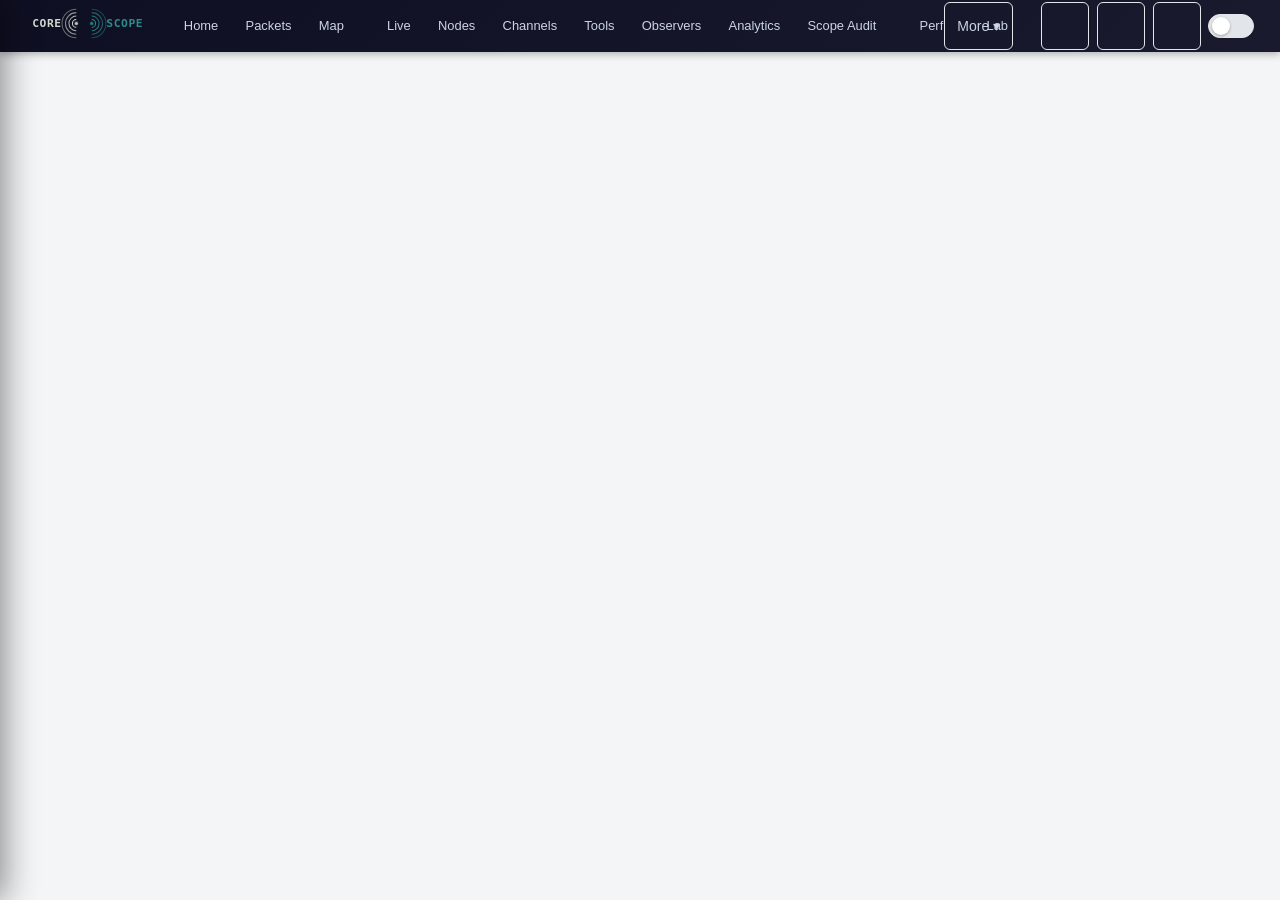
==== commit cd50050c: "Merge remote-tracking branch 'upstream/master' into integrate/v319-on8ar2" ====
--- a/public/index.html
+++ b/public/index.html
@@ -10,13 +10,15 @@
   <!-- Open Graph / Discord embed -->
   <meta property="og:title" content="CoreScope">
   <meta property="og:description" content="Real-time MeshCore LoRa mesh network analyzer — live packet visualization, node tracking, channel decryption, route analysis, and deep mesh analytics.">
-  <meta property="og:image" content="https://raw.githubusercontent.com/Kpa-clawbot/corescope/master/public/og-image.png">
+  <meta property="og:image" content="__CORESCOPE_URL__/og-image.png">
   <meta property="og:image:width" content="1200">
   <meta property="og:image:height" content="630">
-  <!-- No og:url: it is the canonical destination OG consumers navigate to, so a
-       hardcoded value sends every self-hosted instance's shared links to that one
-       host (#1890). Omitted, consumers use the URL they crawled — correct for
-       every deployment, no configuration needed. -->
+  <!-- The server fills in this instance's public URL in og:image and
+       twitter:image: CORESCOPE_URL, else the origin the request reached
+       (cmd/server/site_url.go). og:url is sent only when CORESCOPE_URL is set:
+       it can only name the site root, never a #/ deep link, and previews may
+       navigate to it. Never hardcode a host here (#1890). -->
+  <meta property="og:url" content="__CORESCOPE_URL__/">
   <meta property="og:type" content="website">
   <meta name="theme-color" content="#0a0a0a">
 
@@ -24,7 +26,7 @@
   <meta name="twitter:card" content="summary_large_image">
   <meta name="twitter:title" content="CoreScope">
   <meta name="twitter:description" content="Real-time MeshCore LoRa mesh network analyzer — live packet visualization, node tracking, channel decryption, and route analysis.">
-  <meta name="twitter:image" content="https://raw.githubusercontent.com/Kpa-clawbot/corescope/master/public/og-image.png">
+  <meta name="twitter:image" content="__CORESCOPE_URL__/og-image.png">
   <!-- PR #893 follow-up: apply persisted theme before stylesheet/paint to prevent
        FOUC (light flash for users who chose dark). Matches keys used by app.js. -->
   <script>
@@ -50,12 +52,19 @@
   </script>
   <link rel="stylesheet" href="style.css?v=__BUST__">
   <link rel="stylesheet" href="route-view.css?v=__BUST__">
+  <link rel="stylesheet" href="route-los.css?v=__BUST__">
+  <link rel="stylesheet" href="planner.css?v=__BUST__">
+  <link rel="stylesheet" href="planner-area.css?v=__BUST__">
+  <link rel="stylesheet" href="planner-coverage.css?v=__BUST__">
   <link rel="stylesheet" href="home.css?v=__BUST__">
   <link rel="stylesheet" href="live.css?v=__BUST__">
   <link rel="stylesheet" href="node-reach.css?v=__BUST__">
   <link rel="stylesheet" href="node-scopes.css?v=__BUST__">
   <link rel="stylesheet" href="scope-audit.css?v=__BUST__">
   <link rel="stylesheet" href="node-reach-coverage.css?v=__BUST__">
+  <link rel="stylesheet" href="radio-band.css?v=__BUST__">
+  <link rel="stylesheet" href="node-scopes.css?v=__BUST__">
+  <link rel="stylesheet" href="scope-audit.css?v=__BUST__">
   <link rel="stylesheet" href="bottom-nav.css?v=__BUST__">
   <link rel="stylesheet" href="account.css?v=__BUST__">
   <link rel="stylesheet" href="admin.css?v=__BUST__">
@@ -192,9 +201,14 @@
   <main id="app" role="main"></main>
 
   <script src="vendor/qrcode.js"></script>
+  <script src="deployment.js?v=__BUST__"></script>
+  <script src="api-base.js?v=__BUST__"></script>
+  <script src="beta-ui.js?v=__BUST__"></script>
   <script src="payload-labels.js?v=__BUST__"></script>
   <script src="roles.js?v=__BUST__"></script>
   <script src="map-tile-providers.js?v=__BUST__"></script>
+  <script src="map-hillshade.js?v=__BUST__"></script>
+  <script src="map-vector.js?v=__BUST__"></script>
   <script src="cb-presets.js?v=__BUST__"></script>
   <script src="customize-v2.js?v=__BUST__" onerror="console.error('Failed to load:', this.src)"></script>
   <script src="region-filter.js?v=__BUST__"></script>
@@ -227,21 +241,35 @@
   <script src="channel-color-picker.js?v=__BUST__"></script>
   <script src="channel-proposals.js?v=__BUST__"></script>
   <script src="notifications.js?v=__BUST__"></script>
+  <script src="repeater-info.js?v=__BUST__"></script>
+  <!-- Fork-local (meshmap owner): owner row in the Repeater info section, see public/meshmap-owner.js. -->
+  <script src="meshmap-owner.js?v=__BUST__"></script>
   <script src="packets.js?v=__BUST__"></script>
   <script src="geo-filter-overlay.js?v=__BUST__"></script>
   <script src="map-estimated.js?v=__BUST__" onerror="console.error('Failed to load:', this.src)"></script>
   <script src="map.js?v=__BUST__" onerror="console.error('Failed to load:', this.src)"></script>
   <script src="route-render.js?v=__BUST__" onerror="console.error('Failed to load:', this.src)"></script>
+  <script src="los.js?v=__BUST__" onerror="console.error('Failed to load:', this.src)"></script>
+  <script src="los-panel.js?v=__BUST__" onerror="console.error('Failed to load:', this.src)"></script>
+  <script src="route-los.js?v=__BUST__" onerror="console.error('Failed to load:', this.src)"></script>
   <script src="route-view-utils.js?v=__BUST__" onerror="console.error('Failed to load:', this.src)"></script>
   <script src="route-view.js?v=__BUST__" onerror="console.error('Failed to load:', this.src)"></script>
   <script src="channels.js?v=__BUST__" onerror="console.error('Failed to load:', this.src)"></script>
   <script src="table-sort.js?v=__BUST__"></script>
+  <!-- Fork-local (locode): same-origin fetch for static JSON, see public/static-asset.js. Must load before locode.js. -->
+  <script src="static-asset.js?v=__BUST__"></script>
+  <script src="locode.js?v=__BUST__"></script>
+  <!-- Fork-local (locode): Location column, see public/locode-column.js. Must load after locode.js. -->
+  <script src="locode-column.js?v=__BUST__" onerror="console.error('Failed to load:', this.src)"></script>
   <script src="nodes-export.js?v=__BUST__" onerror="console.error('Failed to load:', this.src)"></script>
   <script src="reported-nodes.js?v=__BUST__" onerror="console.error('Failed to load:', this.src)"></script>
   <script src="rf-params.js?v=__BUST__" onerror="console.error('Failed to load:', this.src)"></script>
   <script src="nodes.js?v=__BUST__" onerror="console.error('Failed to load:', this.src)"></script>
   <script src="traces.js?v=__BUST__" onerror="console.error('Failed to load:', this.src)"></script>
   <script src="path-inspector.js?v=__BUST__" onerror="console.error('Failed to load:', this.src)"></script>
+  <script src="planner.js?v=__BUST__" onerror="console.error('Failed to load:', this.src)"></script>
+  <script src="planner-area.js?v=__BUST__" onerror="console.error('Failed to load:', this.src)"></script>
+  <script src="planner-coverage.js?v=__BUST__" onerror="console.error('Failed to load:', this.src)"></script>
   <script src="observer-airtime.js?v=__BUST__" onerror="console.error('Failed to load:', this.src)"></script>
   <script src="analytics.js?v=__BUST__" onerror="console.error('Failed to load:', this.src)"></script>
   <script src="audio.js?v=__BUST__" onerror="console.error('Failed to load:', this.src)"></script>
@@ -257,8 +285,10 @@
   <script src="node-hop-analytics.js?v=__BUST__" onerror="console.error('Failed to load:', this.src)"></script>
   <script src="node-analytics.js?v=__BUST__" onerror="console.error('Failed to load:', this.src)"></script>
   <script src="node-reach-map.js?v=__BUST__" onerror="console.error('Failed to load:', this.src)"></script>
+  <script src="radio-band.js?v=__BUST__" onerror="console.error('Failed to load:', this.src)"></script>
   <script src="node-reach-coverage.js?v=__BUST__" onerror="console.error('Failed to load:', this.src)"></script>
   <script src="node-reach.js?v=__BUST__" onerror="console.error('Failed to load:', this.src)"></script>
+  <script src="node-scopes.js?v=__BUST__" onerror="console.error('Failed to load:', this.src)"></script>
   <script src="scope-audit.js?v=__BUST__" onerror="console.error('Failed to load:', this.src)"></script>
   <script src="rx-coverage.js?v=__BUST__" onerror="console.error('Failed to load:', this.src)"></script>
   <script src="perf.js?v=__BUST__" onerror="console.error('Failed to load:', this.src)"></script>
@@ -268,7 +298,23 @@
   <script src="admin-overview.js?v=__BUST__" onerror="console.error('Failed to load:', this.src)"></script>
   <script src="admin-proposals.js?v=__BUST__" onerror="console.error('Failed to load:', this.src)"></script>
   <script src="admin-observer-logins.js?v=__BUST__" onerror="console.error('Failed to load:', this.src)"></script>
+  <script src="admin-notifications.js?v=__BUST__" onerror="console.error('Failed to load:', this.src)"></script>
   <script src="admin.js?v=__BUST__" onerror="console.error('Failed to load:', this.src)"></script>
   <script src="mobile-page-actions.js?v=__BUST__" onerror="console.error('Failed to load:', this.src)"></script>
+
+  <!-- Matomo -->
+  <script>
+    var _paq = window._paq = window._paq || [];
+    _paq.push(['trackPageView']);
+    _paq.push(['enableLinkTracking']);
+    (function() {
+      var u="https://analytics.fiten.eu/";
+      _paq.push(['setTrackerUrl', u+'matomo.php']);
+      _paq.push(['setSiteId', '8']);
+      var d=document, g=d.createElement('script'), s=d.getElementsByTagName('script')[0];
+      g.async=true; g.src=u+'matomo.js'; s.parentNode.insertBefore(g,s);
+    })();
+  </script>
+  <!-- End Matomo Code -->
 </body>
 </html>
--- a/public/style.css
+++ b/public/style.css
@@ -265,6 +265,9 @@
   /* Green status words in the admin/user tables: green-700 is 4.48:1 on the
      row-hover tint #eef2ff, green-800 is 6.4:1 there. Dark keeps the bright hue. */
   --status-green-tint-text: var(--palette-green-800, #166534);
+  /* Channel badge of a static build (beta-ui.js): amber, 6.85:1 white on yellow-800. */
+  --beta-badge-bg: var(--palette-yellow-800, #854d0e);
+  --beta-badge-text: #ffffff;
   /* Text-only yellow/red for surfaces that print status words on light cards
      (user-management chips): yellow-800 #854d0e is 6.85:1 on #fff and 6.13:1 on the row-hover tint #eef2ff (yellow-700 #a16207 was 4.4:1 there); red-700 #b91c1c
      is 6.47:1 on #fff. Dark theme keeps the bright hues, like green-text. */
@@ -277,6 +280,18 @@
   --status-amber: #f59e0b;
   --status-amber-light: #fef3c7;
   --status-amber-text: #92400e;
+  /* Planner Coverage tab: Users layer orange (10-25%) to green (>=75%), <10%
+     unpainted; Repeaters layer blocked (dots only), slightly blocked, line of
+     sight on the status red, amber and green hues. */
+  --pl-cov-user-2: var(--palette-amber-600);
+  --pl-cov-user-3: var(--palette-amber-400);
+  --pl-cov-user-4: var(--palette-green-400);
+  --pl-cov-user-5: var(--palette-green-600);
+  --pl-cov-rep-1: var(--status-red);
+  --pl-cov-rep-2: var(--status-amber);
+  --pl-cov-rep-3: var(--status-green);
+  --pl-cov-opacity: 0.5;
+  --pl-cov-opacity-outdated: 0.2;
   /* #1719 — `--skew-badge-no-clock-bg` carries the muted "no clock data"
      badge background (was --text-muted which renders #d1d5db in dark
      theme → #fff text = 1.47:1, BLOCKER × 137 on clock-health). Pinned
@@ -403,6 +418,8 @@
     /* #1996: dark already passes at 6.48:1 — keep the bright hue. */
     --sa-chip-observed-fg: #22c55e;
     --status-green-tint-text: #22c55e;
+    --beta-badge-bg: #eab308;
+    --beta-badge-text: #1c1917;
     /* #1719 — keep --skew-badge-no-clock-bg dark enough for #fff text. */
     --skew-badge-no-clock-bg: var(--palette-gray-600, #4b5563);
     --status-yellow-text: #eab308;
@@ -414,6 +431,15 @@
     --status-amber: #f59e0b;
     --status-amber-light: #422006;
     --status-amber-text: #fcd34d;
+    --pl-cov-user-2: var(--palette-amber-500);
+    --pl-cov-user-3: var(--palette-amber-300);
+    --pl-cov-user-4: var(--palette-green-300);
+    --pl-cov-user-5: var(--palette-green-500);
+    --pl-cov-rep-1: var(--status-red);
+    --pl-cov-rep-2: var(--status-amber);
+    --pl-cov-rep-3: var(--palette-green-300);
+    --pl-cov-opacity: 0.55;
+    --pl-cov-opacity-outdated: 0.25;
     --path-inspector-speculative: #f59e0b;
     /* #1715 — dark-theme role swatch overrides. Light values (palette-700)
      * fail 4.5:1 on the dark analytics card-bg #1a1a2e (e.g. #dc2626 →
@@ -473,6 +499,8 @@
   /* #1996: dark already passes at 6.48:1 — keep the bright hue. */
   --sa-chip-observed-fg: #22c55e;
   --status-green-tint-text: #22c55e;
+  --beta-badge-bg: #eab308;
+  --beta-badge-text: #1c1917;
   --skew-badge-no-clock-bg: var(--palette-gray-600, #4b5563);
   --status-yellow-text: #eab308;
   --status-red-text: var(--palette-red-400, #f87171);
@@ -483,6 +511,15 @@
   --status-amber: #f59e0b;
   --status-amber-light: #422006;
   --status-amber-text: #fcd34d;
+  --pl-cov-user-2: var(--palette-amber-500);
+  --pl-cov-user-3: var(--palette-amber-300);
+  --pl-cov-user-4: var(--palette-green-300);
+  --pl-cov-user-5: var(--palette-green-500);
+  --pl-cov-rep-1: var(--status-red);
+  --pl-cov-rep-2: var(--status-amber);
+  --pl-cov-rep-3: var(--palette-green-300);
+  --pl-cov-opacity: 0.55;
+  --pl-cov-opacity-outdated: 0.25;
   --status-info: #60a5fa;
   /* #1715 — dark-theme role swatch overrides (mirrors the media-query
    * block above). Palette-400/500 shades clear WCAG AA on #1a1a2e. */
@@ -781,6 +818,12 @@
 /* #1403: removed overflow:hidden — was clipping flex children offscreen (vertical) AND clipping the More dropdown contents. The original purpose was to prevent horizontal overflow during Priority+ measurement (#1066) — that purpose is served by .top-nav itself which still has overflow:hidden. */
 .nav-left { display: flex; align-items: center; gap: var(--space-lg); min-width: 0; flex-shrink: 1; }
 .nav-brand { display: flex; align-items: center; gap: var(--space-sm); text-decoration: none; color: var(--nav-text); font-weight: 700; font-size: var(--fs-md); }
+/* Static builds only (beta-ui.js): channel badge and classic link after the brand. */
+.cs-channel-wrap { display: inline-flex; align-items: center; gap: 6px; margin-right: var(--space-sm); flex-shrink: 0; }
+.cs-channel-badge { background: var(--beta-badge-bg); color: var(--beta-badge-text); border-radius: 999px; padding: 2px 8px; font-size: 11px; font-weight: 700; letter-spacing: 0.04em; text-transform: uppercase; text-decoration: none; }
+.cs-channel-badge:hover, .cs-channel-badge:focus-visible { filter: brightness(1.1); }
+.cs-classic-nav-link { color: var(--nav-text-muted); font-size: 12px; text-decoration: underline; }
+.cs-classic-only { color: var(--text-muted); font-size: 13px; }
 .brand-icon { font-size: 20px; }
 /* #1450 — split .brand-logo by element type:
    - Inline default wordmark (<svg>) keeps the 125x36 pin tuned to its
@@ -882,7 +925,7 @@
   color: var(--nav-text-muted); text-decoration: none;
   padding: 14px clamp(8px, 0.6vw + 4px, 14px); font-size: var(--fs-sm);
   font-weight: var(--fw-medium); /* #1668 M3 — 12-14px fluid + 500 floor */
-  border-bottom: 2px solid transparent; transition: all .15s;
+  border-bottom: 2px solid transparent; transition: color .15s, background-color .15s, border-color .15s;
   background: none; border-top: none; border-left: none; border-right: none;
   cursor: pointer; font-family: var(--font);
   white-space: nowrap; /* #1046: never wrap labels — wrapping makes the nav bar grow taller */
@@ -986,6 +1029,15 @@
 }
 .nav-stats .stat-val { color: var(--nav-text); font-weight: 600; transition: color 0.3s ease; }
 .nav-stats .stat-val.updated { color: var(--link-color); }
+
+/* Only compact when the measured desktop strip cannot fit its primary links. */
+.nav-hide-stats .nav-stats { display: none; }
+.nav-compact .brand-text { display: none; }
+.nav-compact .brand-logo { max-width: 80px; height: auto; max-height: 36px; }
+.nav-compact .nav-left { gap: var(--space-xs); }
+.nav-compact .nav-links .nav-link { padding-inline: 4px; }
+.nav-compact .nav-more-btn { padding-inline: 6px; }
+.nav-compact .nav-account-label { max-width: 5ch; }
 
 /* === Layout === */
 /* Default: body-scroll mode — content pushes beyond viewport, iOS status-bar
@@ -1387,7 +1439,7 @@
  * corrupted overflow under last-writer-wins races. */
 body.scroll-locked { overflow: hidden; }
 .slide-over-backdrop {
-  position: fixed; inset: 0; z-index: 1000;
+  position: fixed; inset: 0; z-index: var(--z-modal-backdrop);
   background: rgba(0, 0, 0, 0.5);
   cursor: pointer;
 }
@@ -1395,7 +1447,7 @@
 .slide-over-panel {
   position: fixed; top: 0; right: 0; bottom: 0;
   width: min(480px, 90vw);
-  z-index: 1001;
+  z-index: var(--z-modal);
   background: var(--detail-bg, var(--card-bg, #1f2937));
   color: var(--text, inherit);
   border-left: 1px solid var(--border);
@@ -2059,6 +2111,14 @@
 .node-detail { padding: 4px 0; }
 .node-detail-name { font-size: 20px; font-weight: 700; margin: 12px 0 4px; }
 .node-detail-role { margin-bottom: 12px; }
+.node-quick-actions { display: flex; flex-wrap: wrap; gap: 6px; }
+.node-quick-actions .btn-primary {
+  display: inline-flex; align-items: center; gap: 4px;
+  font-size: 12px; padding: 4px 10px; text-decoration: none;
+}
+@media (pointer: coarse) {
+  .node-quick-actions .btn-primary { min-height: 44px; min-width: 44px; }
+}
 .node-detail-section {
   background: var(--card-bg); border: 1px solid var(--border);
   border-radius: 8px; padding: 12px; margin-bottom: 8px;
@@ -2310,8 +2370,8 @@
 /* === Hamburger (hidden on desktop) === */
 .hamburger { display: none; }
 /* "More" button (hidden on desktop) */
-.nav-more-wrap { display: none; position: relative; }
-.nav-more-btn { display: inline-flex; }
+.nav-more-wrap { display: none; position: relative; flex-shrink: 0; }
+.nav-more-btn { display: inline-flex; transition-property: color, background-color, border-color; }
 /* #1406: position:fixed (not absolute) so the dropdown escapes .nav-more-wrap's
    layout box. When absolute, the dropdown's content extents inflated
    .nav-more-wrap.scrollHeight → bubbled into .nav-left flex line-height calc
@@ -2478,18 +2538,30 @@
 
   /* #1224 Channels mobile UX: compact header, dominant channel name,
      icon-only row actions, smaller empty state. */
+  /* No max-height here: on touch devices the region pills (44px) and
+     + Add (48px) touch-target minimums can't fit a 56px cap, and the
+     wrapped rows overflowed onto the channel list. Instead: title + Add
+     on row 1, region pills on a full-width, sideways-scrolling row 2. */
   .ch-sidebar-header {
     padding: 6px 10px; gap: 6px;
-    max-height: 56px;
+    flex-wrap: wrap;
   }
-  .ch-sidebar-title { font-size: 14px; }
+  .ch-sidebar-title { font-size: 14px; flex: 1 1 auto; order: 1; }
   .ch-sidebar-title .ch-icon { font-size: 16px; }
-  .ch-add-channel-btn { padding: 4px 8px; font-size: 12px; }
+  .ch-add-channel-btn { padding: 4px 8px; font-size: 12px; flex: 0 0 auto; order: 2; }
   .ch-analytics-link { padding: 3px 7px; font-size: 13px; }
   /* Region filter shows just its compact pills/dropdown trigger in the header. */
-  .ch-header-region .region-filter-bar { padding: 0; gap: 4px; }
-  .ch-header-region .region-pill { padding: 2px 6px; font-size: 11px; }
-  .ch-header-region .region-dropdown-trigger { padding: 3px 6px; font-size: 11px; }
+  .ch-header-region {
+    order: 3; flex: 1 0 100%; min-width: 0;
+    overflow-x: auto; scrollbar-width: none;
+  }
+  .ch-header-region::-webkit-scrollbar { display: none; }
+  /* Dropdown mode (>4 regions): the menu is position:absolute below its
+     trigger, so the row must not clip it. A single trigger never needs
+     to scroll sideways anyway. */
+  .ch-header-region:has(.region-dropdown-wrap) { overflow: visible; }
+  .ch-header-region:empty { display: none; }
+  .ch-header-region .region-filter-bar { padding: 0; gap: 4px; flex-wrap: nowrap; }
 
   /* Keep legacy channel rows compact without reducing the shared hit area.
      The mobile chat-app renderer uses rows without inline action icons. */
@@ -2723,6 +2795,20 @@
 }
 .leaflet-control-layers-separator {
   border-top-color: var(--border) !important;
+}
+/* Tile picker category groups (map-tile-providers.js _decorateControl) */
+.leaflet-control-layers .mc-tile-group {
+  border: 0;
+  margin: 8px 0 0;
+  padding: 0;
+  min-width: 0;
+}
+.leaflet-control-layers .mc-tile-group-heading {
+  padding: 0;
+  margin: 0 0 4px;
+  font-size: 12px;
+  font-weight: 600;
+  color: var(--text-muted);
 }
 [data-theme="dark"] .leaflet-control-layers-toggle {
   filter: invert(1);
@@ -3487,6 +3573,28 @@
 }
 
 .meshcore-marker { background: none !important; border: none !important; }
+.map-foreign-indicator {
+  display: inline-flex;
+  align-items: center;
+  justify-content: center;
+  width: 14px;
+  height: 14px;
+  margin-left: 3px;
+  border-radius: 2px;
+  background: var(--card-bg);
+  color: var(--warning);
+  font-size: 14px;
+  vertical-align: middle;
+}
+/* Keep the observer star at the top right unobscured in dot mode. */
+.meshcore-marker:not(.meshcore-label-marker) .map-foreign-indicator {
+  position: absolute;
+  right: -7px;
+  bottom: -7px;
+  margin-left: 0;
+}
+/* Preserve the compact popup width so the note stays clear of mobile controls. */
+.map-foreign-notice { max-width: 200px; margin: 6px 0; color: var(--warning); font-size: 12px; }
 .marker-stale { opacity: 0.7; filter: grayscale(90%) brightness(0.8); }
 .last-seen-active { color: var(--status-green); }
 .last-seen-stale { color: var(--text-muted); }
@@ -3518,11 +3626,9 @@
 @container (max-width: 480px) {
   .dumbbell-row, .dumbbell-axis { --relay-airtime-columns: 70px minmax(20px, 1fr) 90px; }
 }
-/* Constrain chart media inside the card (svg/canvas at any depth). The
-   `.analytics-chart-card svg, .analytics-chart-card canvas` descendant
-   selector is robust to wrapper elements (legends, tooltips, axis
-   groups) being added between the card and the chart media. */
-.analytics-chart-card svg,
+/* Constrain chart media at any depth, preserving inline Phosphor icons.
+   Descendant selectors allow wrappers between the card and chart media. */
+.analytics-chart-card svg:not(.ph-icon),
 .analytics-chart-card canvas { max-width: 100%; height: auto; display: block; }
 .analytics-chart-card h4 { font-size: 11px; text-transform: uppercase; letter-spacing: .5px; color: var(--text-muted); margin-bottom: 4px; }
 .analytics-chart-desc { font-size: 10px; color: var(--text-muted); margin-bottom: 8px; font-style: italic; }
@@ -3538,6 +3644,23 @@
 .analytics-peer-table { width: 100%; border-collapse: collapse; font-size: 13px; }
 .analytics-peer-table th { text-align: left; padding: 6px 8px; border-bottom: 2px solid var(--border); color: var(--text-muted); font-size: 11px; text-transform: uppercase; }
 .analytics-peer-table td { padding: 6px 8px; border-bottom: 1px solid var(--border); }
+.na-heard-table { width: 100%; border-collapse: collapse; font-size: 13px; }
+.na-heard-table th { text-align: left; padding: 6px 8px; border-bottom: 2px solid var(--border); color: var(--text-muted); font-size: 11px; font-weight: normal; }
+.na-heard-table td { padding: 5px 8px; border-bottom: 1px solid var(--border); }
+.na-heard-table .num { text-align: right; white-space: nowrap; }
+.na-heard-strip-cell { width: 45%; min-width: 120px; }
+.na-heard-strip { position: relative; height: 12px; background: var(--border); border-radius: 6px; }
+.na-heard-zero { position: absolute; left: 50%; top: -2px; bottom: -2px; width: 1px; background: var(--text-muted); }
+.na-heard-range { position: absolute; top: 3px; height: 6px; background: var(--text-muted); opacity: .45; border-radius: 3px; }
+.na-heard-dot { position: absolute; top: 1px; width: 10px; height: 10px; margin-left: -5px; border-radius: 50%; background: var(--text-muted); }
+.na-heard-dot.na-heard-good { background: var(--status-green); }
+.na-heard-dot.na-heard-fair { background: var(--status-yellow); }
+.na-heard-dot.na-heard-weak { background: var(--status-red); }
+.na-heard-empty { padding: 12px 0; color: var(--text-muted); font-size: 12px; }
+.na-heard-showall { margin-top: 6px; font-size: 12px; }
+.na-heard-mobile { margin-top: 10px; font-size: 13px; }
+.na-heard-mobile summary { cursor: pointer; }
+.na-heard-mobile-row { padding: 6px 0; }
 .analytics-peer-table tr:hover td { background: var(--card-bg); }
 @media (max-width: 768px) { .analytics-stats { grid-template-columns: repeat(2, 1fr); } }
 @media (max-width: 480px) { .analytics-stats { grid-template-columns: 1fr; } }
@@ -3936,14 +4059,7 @@
  * diff-strip (Tufte's "show the data") makes the asymmetry
  * legible at a glance; the textual cards are demoted to subtext.
  */
-.compare-page { padding: var(--space-md); max-width: 1200px; margin: 0 auto;
-  /* #1646 mobile: reserve space below the floating bottom-nav at ≤768px.
-   * --bottom-nav-reserve is 0px on desktop, 56px + safe-area on mobile,
-   * so this rule is a no-op for desktop and adds the exact clearance
-   * needed on phones — the Shared-Types pill row + tabs were getting
-   * eaten by the nav. (Tufte: don't reserve space we don't need.) */
-  padding-bottom: calc(var(--space-md) + var(--bottom-nav-reserve, 0px));
-}
+.compare-page { padding: var(--space-md); max-width: 1200px; margin: 0 auto; }
 .compare-page .page-header {
   display: flex; align-items: center; justify-content: flex-start;
   gap: var(--space-sm); margin-bottom: var(--space-sm);
@@ -4275,10 +4391,13 @@
 .observers-page .page-header h2 { font-size: var(--fs-lg); margin: 0 var(--space-sm) 0 0; }
 .observers-page .page-header .obs-refresh-spacer { margin-left: auto; }
 
+/* Empty datasets leave canvases at their native size without Chart.js. */
+.observer-detail-page .obs-charts canvas { max-width: 100%; }
+
 /* Observer-detail header: the Compare-with picker + Compare button
  * should sit together visually. Reuses the same .btn-secondary. */
 .observer-detail-page .compare-with-group {
-  display: inline-flex; align-items: stretch; gap: 0;
+  display: inline-flex; align-items: stretch; gap: 0; max-width: 100%;
   border: 1px solid var(--border); border-radius: var(--radius-sm);
   background: var(--surface-1); overflow: hidden;
 }
@@ -4286,7 +4405,7 @@
   border: none; background: transparent; color: var(--text);
   font-size: var(--fs-sm); padding: 6px 10px;
   border-right: 1px solid var(--border);
-  min-height: 0;
+  min-height: 0; min-width: 0;
 }
 .observer-detail-page .compare-with-group select.time-range-select:focus { outline: none; }
 .observer-detail-page .compare-with-group button[data-action="compare-with-go"] {
@@ -5922,3 +6041,23 @@
 .reported-links { display: flex; flex-wrap: wrap; gap: 6px; }
 .reported-links .btn-primary { text-decoration: none; padding: 4px 10px; font-size: 12px; }
 .reported-table td { white-space: normal; }
+
+/* Repeater info section (node detail views) */
+#node-repeater-info, #node-repeater-info-pane { font-size: 13px; }
+.repeater-info-list { margin: 0 0 8px; }
+.repeater-info-notes { white-space: pre-wrap; max-height: 12em; overflow-y: auto; }
+.repeater-info-row { display: flex; gap: 8px; padding: 2px 0; }
+.repeater-info-row dt { flex: 0 0 120px; color: var(--text-muted); }
+.repeater-info-row dd { margin: 0; min-width: 0; overflow-wrap: anywhere; }
+.repeater-info-form label { display: block; margin-bottom: 8px; color: var(--text-muted); }
+.repeater-info-form input, .repeater-info-form select, .repeater-info-form textarea {
+  display: block; width: 100%; box-sizing: border-box; margin-top: 2px;
+  background: var(--input-bg, var(--card-bg)); color: var(--text); border: 1px solid var(--border); border-radius: 4px; padding: 4px 6px;
+}
+.repeater-info-theirs { border-left: 3px solid var(--border); padding: 2px 0 2px 8px; margin: 0 0 8px; }
+.repeater-info-theirs p { margin: 0 0 4px; color: var(--text-muted); }
+.repeater-info-notice, .repeater-info-msg { color: var(--text-muted); font-size: 12px; }
+.repeater-info-actions { display: flex; gap: 6px; flex-wrap: wrap; margin: 6px 0; }
+/* Global .btn-primary is white on --accent (2.75:1); same fix as .account-btn-primary. */
+.repeater-info-actions .btn-primary { background: var(--accent-strong); color: var(--text-on-accent); }
+.repeater-info-actions .btn-primary:hover { background: var(--palette-blue-700); }
--- a/public/route-view.css
+++ b/public/route-view.css
@@ -103,6 +103,79 @@
   font-family: system-ui, sans-serif;
 }
 
+/* On-map "N hops shown" badge (route-view.js buildSidebar). Bottom-center:
+   the top of the map already holds the zoom controls and settings gear. */
+.mc-rt-map-badge {
+  position: absolute;
+  bottom: 16px;
+  left: 50%;
+  transform: translateX(-50%);
+  z-index: 1000;
+  display: flex;
+  flex-direction: column;
+  align-items: center;
+  gap: 2px;
+  padding: 8px 14px;
+  background: var(--surface-2, #232323);
+  color: var(--text, #cbd5e1);
+  border: 1px solid var(--border, #333);
+  border-radius: 16px;
+  box-shadow: 0 4px 16px rgba(0,0,0,0.25);
+  font: 12px/1.3 system-ui, sans-serif;
+  cursor: pointer;
+  max-width: 90vw;
+}
+/* Plain inline flow so the count and cta spans stay glued to their words and
+   wrap only at real word boundaries on a narrow screen. */
+.mc-rt-map-badge-line1 { text-align: center; }
+.mc-rt-map-badge-count { white-space: nowrap; }
+.mc-rt-map-badge-line2 { font-size: 10px; color: var(--text-muted, #94a3b8); }
+.mc-rt-map-badge:hover { background: var(--bg-hover, rgba(120,160,255,0.16)); }
+.mc-rt-map-badge:focus-visible { outline: 2px solid var(--accent, #06b6d4); outline-offset: 2px; }
+.mc-rt-map-badge-cta {
+  color: var(--accent, #06b6d4);
+  font-weight: 600;
+  white-space: nowrap;
+}
+@media (max-width: 767px) {
+  .mc-rt-map-badge {
+    bottom: 24px;
+    max-width: calc(100vw - 24px);
+    font-size: 11px;
+  }
+}
+
+/* One-time tip toast (route-view.js render). Themed via variables. */
+.mc-rt-path-toast {
+  position: fixed;
+  top: 80px;
+  left: 50%;
+  transform: translateX(-50%);
+  z-index: 10000;
+  max-width: 80vw;
+  padding: 10px 16px;
+  background: var(--surface-2, #232323);
+  color: var(--text, #cbd5e1);
+  border: 1px solid var(--border, #333);
+  border-radius: 6px;
+  box-shadow: 0 4px 16px rgba(0,0,0,0.3);
+  font: 13px/1.4 system-ui, sans-serif;
+  text-align: center;
+}
+
+/* Brief, finite outline pulse on every multi-path picker. `outline`, not
+   box-shadow: the picker has overflow hidden/auto, which clips box-shadow. */
+@keyframes mc-rt-paths-pulse-kf {
+  0%, 100% { outline: 2px solid transparent; outline-offset: 0; }
+  50% { outline: 2px solid var(--accent, #06b6d4); outline-offset: 2px; }
+}
+.mc-rt-paths-pulse {
+  animation: mc-rt-paths-pulse-kf 1.4s ease-in-out 4;
+}
+@media (prefers-reduced-motion: reduce) {
+  .mc-rt-paths-pulse { animation: none; }
+}
+
 /* Multi-path picker — Click a path to isolate it on the map. */
 .mc-rt-paths {
   margin-top: 6px;
@@ -121,7 +194,7 @@
   padding: 4px 8px;
   cursor: pointer;
   font-size: 10px;
-  color: var(--text-muted, #94a3b8);
+  color: var(--text, #cbd5e1);
   text-transform: uppercase;
   letter-spacing: 0.5px;
   list-style: none;
@@ -158,17 +231,36 @@
   border-top: 1px solid var(--border, #333);
 }
 .mc-rt-path-row {
+  position: relative;
   display: grid;
   grid-template-columns: 36px 1fr auto;
   column-gap: 6px;
   align-items: center;
-  padding: 4px 8px;
+  padding: 4px 16px 4px 8px;
   cursor: pointer;
   border-bottom: 1px solid rgba(255,255,255,0.04);
   font-family: ui-monospace, Menlo, monospace;
 }
-.mc-rt-path-row:hover {
-  background: var(--bg-hover, rgba(120,160,255,0.08));
+/* Hover/focus-revealed arrow: signals that each row isolates its path. */
+.mc-rt-path-row::after {
+  content: '\2192';
+  position: absolute;
+  right: 4px;
+  top: 50%;
+  transform: translateY(-50%);
+  color: var(--accent, #06b6d4);
+  font-family: system-ui, sans-serif;
+  font-size: 11px;
+  opacity: 0;
+  transition: opacity 120ms;
+}
+.mc-rt-path-row:hover,
+.mc-rt-path-row:focus {
+  background: var(--bg-hover, rgba(120,160,255,0.16));
+}
+.mc-rt-path-row:hover::after,
+.mc-rt-path-row:focus::after {
+  opacity: 1;
 }
 .mc-rt-path-row.mc-rt-path-active {
   background: var(--bg-hover, rgba(120,160,255,0.18));
--- a/public/route-los.css
+++ b/public/route-los.css
@@ -0,0 +1,453 @@
+/* route-los.css — radio line of sight on the map packet-route view
+   (route-los.js): sidebar chips, obstruction markers, the terrain-profile
+   panel and the los.js SVG layers. Colours come from style.css variables only. */
+
+/* ─── Sidebar chips ──────────────────────────────────────────────────── */
+
+/* The chip sits at the end of .mc-rt-name: the name gets its own ellipsis
+   box so a long name shrinks first and every chip lines up on the right. */
+.mc-rt-name.mc-los-has-chip {
+  display: flex;
+  align-items: center;
+  gap: 4px;
+}
+.mc-rt-name.mc-los-has-chip > * { flex: none; }
+.mc-rt-name.mc-los-has-chip > .mc-los-name-text {
+  flex: 0 1 auto;
+  min-width: 0;
+  overflow: hidden;
+  text-overflow: ellipsis;
+  white-space: nowrap;
+}
+.mc-rt-name.mc-los-has-chip > .mc-rt-obs-chip,
+.mc-rt-name.mc-los-has-chip > .mc-rt-status-chip { margin-left: 0; }
+.mc-rt-name.mc-los-has-chip > .mc-los-chip { margin-left: auto; }
+
+.mc-los-chip {
+  display: inline-flex;
+  align-items: center;
+  box-sizing: border-box;
+  min-height: 20px;
+  margin: 0;
+  padding: 0 8px;
+  border: 1px solid transparent;
+  border-radius: 999px;
+  background: transparent;
+  color: var(--text-muted);
+  font: 600 11px/18px system-ui, -apple-system, sans-serif;
+  font-style: normal;
+  white-space: nowrap;
+  cursor: pointer;
+  transition: border-color 150ms ease-out, background-color 150ms ease-out;
+}
+.mc-los-chip:hover,
+.mc-los-chip[aria-expanded="true"] { border-color: currentColor; border-style: solid; }
+.mc-los-chip:focus-visible { outline: 2px solid var(--accent); outline-offset: 1px; }
+.mc-los-chip.mc-los-tone-good {
+  color: var(--status-green-text);
+  background: color-mix(in srgb, var(--status-green) 12%, transparent);
+  border-color: color-mix(in srgb, var(--status-green) 40%, transparent);
+}
+.mc-los-chip.mc-los-tone-warn {
+  color: var(--status-yellow-text);
+  background: color-mix(in srgb, var(--status-amber) 14%, transparent);
+  border-color: color-mix(in srgb, var(--status-amber) 50%, transparent);
+}
+.mc-los-chip.mc-los-tone-bad {
+  color: var(--status-red-text);
+  background: color-mix(in srgb, var(--status-red) 12%, transparent);
+  border-color: color-mix(in srgb, var(--status-red) 40%, transparent);
+}
+.mc-los-chip.mc-los-tone-muted { border-style: dashed; border-color: var(--border); }
+.mc-los-chip.mc-los-tone-muted:hover,
+.mc-los-chip.mc-los-tone-muted[aria-expanded="true"] { border-color: var(--text-muted); }
+@media (pointer: coarse) {
+  .mc-los-chip { min-height: 24px; padding: 0 10px; }
+}
+
+@keyframes mc-los-pulse {
+  0%, 100% { opacity: 1; }
+  50% { opacity: 0.45; }
+}
+.mc-los-loading { animation: mc-los-pulse 1.2s ease-in-out infinite; }
+
+/* ─── Map: obstruction marker, crosshair, active leg ─────────────────── */
+
+.mc-los-obstruction {
+  display: flex;
+  align-items: center;
+  justify-content: center;
+  box-sizing: border-box;
+  border: 2px solid currentColor;
+  border-radius: 50%;
+  background: var(--surface-2);
+  box-shadow: 0 1px 4px var(--shadow);
+  cursor: pointer;
+}
+.mc-los-obstruction .ph-icon { width: 16px; height: 16px; font-size: 16px; vertical-align: 0; }
+.mc-los-obstruction.mc-los-tone-warn { color: var(--status-yellow-text); border-color: var(--status-amber); }
+.mc-los-obstruction.mc-los-tone-bad { color: var(--status-red-text); border-color: var(--status-red); }
+.mc-los-obstruction:focus-visible { outline: 2px solid var(--accent); outline-offset: 2px; }
+
+.mc-los-cursor-marker {
+  box-sizing: border-box;
+  border: 3px solid var(--accent);
+  border-radius: 50%;
+  background: var(--surface-2);
+  box-shadow: 0 0 0 2px var(--surface-2), 0 1px 4px var(--shadow);
+  pointer-events: none;
+}
+
+/* route-view.css hides every overlay path that is not a route edge. */
+html body.mc-route-active .leaflet-overlay-pane svg path.mc-los-leg-active { display: inline !important; }
+.leaflet-overlay-pane path.mc-los-leg-active {
+  stroke: var(--accent);
+  stroke-linecap: round;
+  filter: drop-shadow(0 0 2px var(--surface-2));
+  pointer-events: none;
+}
+
+/* The panel takes the bottom-centre spot of the "N hops shown" badge. */
+.mc-los-open .mc-rt-map-badge { display: none; }
+
+/* ─── Terrain-profile panel ──────────────────────────────────────────── */
+
+.mc-los-panel {
+  position: absolute;
+  left: 50%;
+  bottom: 28px; /* clear of the tile attribution */
+  transform: translateX(-50%);
+  z-index: 1001; /* above Leaflet's control corners (1000) */
+  box-sizing: border-box;
+  width: min(760px, calc(100% - 32px));
+  max-height: calc(100% - 56px);
+  overflow-y: auto;
+  overscroll-behavior: contain;
+  padding: 12px 16px;
+  background: var(--surface-2);
+  color: var(--text);
+  border: 1px solid var(--border);
+  border-radius: 12px;
+  box-shadow: 0 8px 28px var(--shadow);
+  font: 13px/1.45 system-ui, -apple-system, sans-serif;
+  cursor: auto;
+}
+.mc-los-panel:focus { outline: none; }
+.mc-los-panel:focus-visible { outline: 2px solid var(--accent); outline-offset: 2px; }
+.mc-los-panel p { margin: 0; }
+
+.mc-los-head {
+  display: flex;
+  align-items: center;
+  gap: 8px;
+}
+.mc-los-title {
+  flex: 1;
+  min-width: 0;
+  margin: 0;
+  font-size: 14px;
+  font-weight: 600;
+  line-height: 20px;
+  white-space: nowrap;
+  overflow: hidden;
+  text-overflow: ellipsis;
+}
+.mc-los-title .mc-los-ends { font-weight: 500; }
+.mc-los-nav {
+  display: flex;
+  flex: none;
+  align-items: center;
+  gap: 4px;
+}
+.mc-los-nav.mc-los-single .mc-los-prev,
+.mc-los-nav.mc-los-single .mc-los-next,
+.mc-los-nav.mc-los-single .mc-los-pos { display: none; }
+.mc-los-pos {
+  padding: 0 4px;
+  color: var(--text-muted);
+  font-size: 12px;
+  font-variant-numeric: tabular-nums;
+  white-space: nowrap;
+}
+.mc-los-btn {
+  display: inline-flex;
+  align-items: center;
+  justify-content: center;
+  box-sizing: border-box;
+  width: 32px;
+  height: 32px;
+  padding: 0;
+  border: 1px solid transparent;
+  border-radius: 8px;
+  background: transparent;
+  color: var(--text-muted);
+  cursor: pointer;
+}
+.mc-los-btn:hover:not(:disabled) { background: var(--bg-hover); color: var(--text); }
+.mc-los-btn:active:not(:disabled) { border-color: var(--border); }
+.mc-los-btn:focus-visible { outline: 2px solid var(--accent); outline-offset: 1px; }
+.mc-los-btn:disabled { opacity: 0.4; cursor: default; }
+
+.mc-los-meta {
+  display: flex;
+  flex-wrap: wrap;
+  align-items: center;
+  gap: 4px 8px;
+  margin-top: 8px !important;
+  font-size: 12px;
+  font-variant-numeric: tabular-nums;
+}
+.mc-los-meta > span { white-space: nowrap; }
+.mc-los-sep { color: var(--text-muted); }
+.mc-los-pill {
+  margin-left: auto;
+  padding: 0 8px;
+  border: 1px solid transparent;
+  border-radius: 999px;
+  font-size: 12px;
+  font-weight: 700;
+  line-height: 20px;
+}
+.mc-los-pill.mc-los-tone-good {
+  color: var(--status-green-text);
+  background: color-mix(in srgb, var(--status-green) 12%, transparent);
+  border-color: color-mix(in srgb, var(--status-green) 40%, transparent);
+}
+.mc-los-pill.mc-los-tone-warn {
+  color: var(--status-yellow-text);
+  background: color-mix(in srgb, var(--status-amber) 14%, transparent);
+  border-color: color-mix(in srgb, var(--status-amber) 50%, transparent);
+}
+.mc-los-pill.mc-los-tone-bad {
+  color: var(--status-red-text);
+  background: color-mix(in srgb, var(--status-red) 12%, transparent);
+  border-color: color-mix(in srgb, var(--status-red) 40%, transparent);
+}
+.mc-los-pill.mc-los-tone-muted { color: var(--text-muted); border: 1px dashed var(--border); font-weight: 600; }
+
+.mc-los-obst {
+  margin-top: 4px !important;
+  color: var(--status-red-text);
+  font-size: 12px;
+  font-weight: 600;
+}
+
+.mc-los-chart {
+  position: relative;
+  margin-top: 8px;
+}
+.mc-los-chart-wait { aspect-ratio: 720 / 260; }
+.mc-los-chart-err { display: flex; }
+.mc-los-chart-err .mc-los-chart-state { height: auto; min-height: 96px; }
+.mc-los-chart-state {
+  display: flex;
+  flex: 1;
+  flex-direction: column;
+  align-items: center;
+  justify-content: center;
+  gap: 4px;
+  box-sizing: border-box;
+  height: 100%;
+  padding: 12px;
+  border: 1px dashed var(--border);
+  border-radius: 8px;
+  color: var(--text-muted);
+  font-size: 12px;
+  text-align: center;
+}
+.mc-los-chart-wait .mc-los-chart-state { animation: mc-los-pulse 1.6s ease-in-out infinite; }
+.mc-los-chart-state strong { color: var(--text); font-size: 13px; }
+.mc-los-retry {
+  margin-top: 4px;
+  min-height: 32px;
+  padding: 0 12px;
+  border: 1px solid var(--border);
+  border-radius: 8px;
+  background: var(--input-bg);
+  color: var(--text);
+  font: inherit;
+  font-weight: 600;
+  cursor: pointer;
+}
+.mc-los-retry:hover { background: var(--bg-hover); }
+.mc-los-retry:focus-visible { outline: 2px solid var(--accent); outline-offset: 1px; }
+
+.mc-los-readout {
+  min-height: 20px;
+  margin-top: 4px !important;
+  color: var(--text-muted);
+  font-size: 12px;
+  line-height: 20px;
+  font-variant-numeric: tabular-nums;
+}
+.mc-los-readout b { color: var(--text); font-weight: 600; white-space: nowrap; }
+/* Keep each reading whole; only the first (it carries a node name) may wrap. */
+.mc-los-ri:not(:first-child) { white-space: nowrap; }
+.mc-los-readout .mc-los-sep { padding: 0 6px; }
+
+.mc-los-controls {
+  display: flex;
+  flex-wrap: wrap;
+  align-items: flex-end;
+  gap: 8px 12px;
+  margin-top: 12px;
+  padding-top: 12px;
+  border-top: 1px solid var(--border);
+}
+.mc-los-field {
+  display: flex;
+  flex-direction: column;
+  gap: 4px;
+}
+.mc-los-field label,
+.mc-los-k-label {
+  color: var(--text-muted);
+  font-size: 11px;
+  font-weight: 600;
+}
+.mc-los-panel input[type="number"] {
+  box-sizing: border-box;
+  width: 104px;
+  min-height: 32px;
+  padding: 4px 8px;
+  border: 1px solid var(--border);
+  border-radius: 6px;
+  background: var(--input-bg);
+  color: var(--text);
+  font: 13px/1.4 system-ui, -apple-system, sans-serif;
+  font-variant-numeric: tabular-nums;
+}
+.mc-los-panel input[type="number"]:focus-visible { outline: 2px solid var(--accent); outline-offset: 0; border-color: var(--accent); }
+.mc-los-panel input[aria-invalid="true"] { border-color: var(--status-red); }
+.mc-los-k-val {
+  display: flex;
+  align-items: center;
+  min-height: 32px;
+  font-variant-numeric: tabular-nums;
+}
+.mc-los-reset {
+  min-height: 32px;
+  padding: 0 4px;
+  border: none;
+  background: none;
+  color: var(--link-color);
+  font: inherit;
+  font-size: 12px;
+  text-decoration: underline;
+  text-underline-offset: 2px;
+  cursor: pointer;
+}
+.mc-los-reset:hover { color: var(--text); }
+.mc-los-reset:focus-visible { outline: 2px solid var(--accent); outline-offset: 1px; border-radius: 4px; }
+.mc-los-input-err {
+  flex-basis: 100%;
+  color: var(--status-red-text);
+  font-size: 12px;
+}
+.mc-los-input-err:empty { display: none; }
+
+.mc-los-foot {
+  margin-top: 8px !important;
+  color: var(--text-muted);
+  font-size: 11px;
+}
+
+/* ─── Profile SVG (los.js renderProfileSvg) ─────────────────────────── */
+
+.mc-los-svg {
+  display: block;
+  width: 100%;
+  height: auto;
+  overflow: visible;
+  touch-action: pan-y; /* horizontal drags scrub the chart, vertical ones scroll */
+  user-select: none;
+  -webkit-user-select: none;
+}
+.mc-los-grid { stroke: var(--border); stroke-width: 1; shape-rendering: crispEdges; }
+.mc-los-tick {
+  fill: var(--text-muted);
+  font-family: system-ui, -apple-system, sans-serif;
+  font-size: 11px;
+  font-variant-numeric: tabular-nums;
+}
+.mc-los-endlabel {
+  fill: var(--text);
+  font-family: system-ui, -apple-system, sans-serif;
+  font-size: 12px;
+  font-weight: 600;
+  paint-order: stroke;
+  stroke: var(--surface-2);
+  stroke-width: 3px;
+  stroke-linejoin: round;
+}
+.mc-los-f1 {
+  fill: var(--status-green);
+  fill-opacity: 0.16;
+  stroke: var(--status-green);
+  stroke-opacity: 0.55;
+  stroke-width: 1;
+}
+.mc-los-f60 { fill: var(--status-red); fill-opacity: 0.1; stroke: none; }
+.mc-los-ground {
+  fill: var(--text-muted);
+  fill-opacity: 0.28;
+  stroke: var(--status-amber);
+  stroke-width: 1.5;
+  stroke-linejoin: round;
+}
+.mc-los-line { fill: none; stroke: var(--text); stroke-width: 1.5; }
+.mc-los-ant { stroke: var(--surface-2); stroke-width: 2; }
+.mc-los-ant-a { fill: var(--status-amber); }
+.mc-los-ant-b { fill: var(--status-green); }
+.mc-los-worst { stroke: var(--surface-2); stroke-width: 2; }
+.mc-los-worst.mc-los-tone-good { fill: var(--status-green); }
+.mc-los-worst.mc-los-tone-warn { fill: var(--status-amber); }
+.mc-los-worst.mc-los-tone-bad { fill: var(--status-red); }
+.mc-los-cursor { stroke: var(--accent); stroke-width: 1.5; pointer-events: none; }
+.mc-los-hit { cursor: crosshair; }
+
+/* ─── Phone: docked at the top (the route sidebar is a bottom sheet) ─── */
+
+@media (max-width: 767px) {
+  .mc-los-panel {
+    top: 8px;
+    right: 8px;
+    bottom: auto;
+    left: 8px;
+    transform: none;
+    width: auto;
+    max-height: min(55vh, calc(100% - 16px));
+    padding: 8px 12px 12px;
+    border-radius: 10px;
+  }
+  /* Buttons on top (close on the right), the full title wrapping below. */
+  .mc-los-head { flex-wrap: wrap; }
+  .mc-los-nav { order: 1; flex: 1; }
+  .mc-los-close { margin-left: auto; }
+  .mc-los-title { order: 2; flex-basis: 100%; white-space: normal; }
+  .mc-los-btn { width: 44px; height: 44px; }
+  .mc-los-controls {
+    display: grid;
+    grid-template-columns: repeat(3, minmax(0, 1fr));
+    align-items: end;
+  }
+  .mc-los-input-err { grid-column: 1 / -1; }
+  .mc-los-panel input[type="number"] { width: 100%; min-height: 44px; font-size: 16px; }
+  .mc-los-reset { justify-self: start; }
+  .mc-los-reset,
+  .mc-los-retry,
+  .mc-los-k-val { min-height: 44px; }
+  /* The chart scales to about half size here; enlarge text in viewBox units. */
+  .mc-los-tick { font-size: 18px; }
+  /* Drop the distance labels a little so "0 m" and "0 km" do not collide. */
+  .mc-los-tick[text-anchor="middle"] { transform: translateY(6px); }
+  .mc-los-endlabel { font-size: 20px; stroke-width: 4px; }
+  /* The map-controls gear sits fixed over the panel's close button. */
+  body.mc-route-active.mc-los-panel-open .map-controls-toggle { display: none !important; }
+}
+
+@media (prefers-reduced-motion: reduce) {
+  .mc-los-loading,
+  .mc-los-chart-wait .mc-los-chart-state { animation: none; }
+  .mc-los-chip { transition: none; }
+}
--- a/public/planner.css
+++ b/public/planner.css
@@ -0,0 +1,840 @@
+/* planner.css — Repeater planner page (planner.js): layout, mode tabs, the
+   point / relay lists, map pins, leg tones and the phone bottom sheet. The
+   terrain-profile panel, verdict chips and obstruction markers reuse the
+   mc-los-* classes in route-los.css. Colours come from style.css variables. */
+
+/* ─── Page shell ─────────────────────────────────────────────────────── */
+
+/* Full-height page: subtract the top nav and, on phones, the bottom nav. */
+#app:has(.mc-pl-page) {
+  height: calc(100vh - 52px - var(--bottom-nav-reserve, 0px));
+  height: calc(100dvh - 52px - var(--bottom-nav-reserve, 0px));
+  min-height: 0;
+  overflow: hidden;
+}
+.mc-pl-page {
+  position: relative;
+  display: flex;
+  height: calc(100vh - 52px - var(--bottom-nav-reserve, 0px));
+  height: calc(100dvh - 52px - var(--bottom-nav-reserve, 0px));
+  overflow: hidden;
+  background: var(--surface-0);
+  color: var(--text);
+  font: 14px/1.45 var(--font);
+}
+.mc-pl-page [hidden] { display: none !important; }
+.mc-pl-page p { margin: 0; }
+
+.mc-pl-map {
+  position: relative;
+  z-index: 0;
+  flex: 1 1 auto;
+  min-width: 0;
+  min-height: 0;
+  background: var(--surface-0);
+}
+/* Placing points: a crosshair says "click to add". */
+.mc-pl-mode-chain .mc-pl-map.leaflet-container:not(.leaflet-dragging),
+.mc-pl-mode-relay.mc-pl-picking-map .mc-pl-map.leaflet-container:not(.leaflet-dragging) { cursor: crosshair; }
+
+/* ─── Side panel ─────────────────────────────────────────────────────── */
+
+.mc-pl-side {
+  position: relative;
+  z-index: 1;
+  display: flex;
+  flex: 0 0 380px;
+  flex-direction: column;
+  width: 380px;
+  min-height: 0;
+  background: var(--surface-1);
+  border-left: 1px solid var(--border);
+}
+.mc-pl-side-head {
+  flex: none;
+  padding: 16px 16px 0;
+  border-bottom: 1px solid var(--border);
+}
+.mc-pl-titlebar {
+  display: flex;
+  align-items: center;
+  gap: 8px;
+}
+.mc-pl-titlebar h2 {
+  flex: 1;
+  min-width: 0;
+  margin: 0;
+  font-size: 16px;
+  font-weight: 700;
+  line-height: 24px;
+}
+.mc-pl-sheet-toggle { display: none; }
+/* app.js focuses the page heading for screen readers; it is not a control. */
+.mc-pl-titlebar h2[tabindex="-1"]:focus,
+.mc-pl-off-card h2[tabindex="-1"]:focus { outline: none; }
+
+.mc-pl-tabs {
+  display: flex;
+  gap: 4px;
+  margin-top: 8px;
+}
+.mc-pl-tab {
+  flex: 1;
+  min-height: 40px;
+  margin-bottom: -1px;
+  padding: 0 8px;
+  border: 0;
+  border-bottom: 2px solid transparent;
+  border-radius: 6px 6px 0 0;
+  background: none;
+  color: var(--text-muted);
+  font: inherit;
+  font-weight: 600;
+  cursor: pointer;
+}
+.mc-pl-tab:hover { background: var(--bg-hover); color: var(--text); }
+.mc-pl-tab[aria-selected="true"] { color: var(--text); border-bottom-color: var(--link-color); }
+.mc-pl-tab:focus-visible { outline: 2px solid var(--accent); outline-offset: -2px; }
+
+.mc-pl-side-body {
+  flex: 1 1 auto;
+  min-height: 0;
+  padding: 16px;
+  overflow-y: auto;
+  overscroll-behavior: contain;
+}
+.mc-pl-panel:focus { outline: none; }
+.mc-pl-panel:focus-visible { outline: 2px solid var(--accent); outline-offset: 4px; border-radius: 4px; }
+.mc-pl-panel > * + * { margin-top: 16px; }
+.mc-pl-panel > .mc-pl-hint,
+.mc-pl-panel > .mc-pl-field-err { margin-top: 4px; }
+.mc-pl-panel > .mc-pl-status:empty,
+.mc-pl-panel > .mc-pl-results:empty { display: none; }
+
+.mc-pl-lede { font-weight: 600; }
+.mc-pl-hint,
+.mc-pl-sub {
+  color: var(--text-muted);
+  font-size: 12px;
+}
+.mc-pl-sub { font-variant-numeric: tabular-nums; overflow-wrap: anywhere; }
+.mc-pl-count {
+  color: var(--text-muted);
+  font-size: 12px;
+  font-variant-numeric: tabular-nums;
+}
+.mc-pl-notice {
+  margin-bottom: 16px !important;
+  padding: 8px 12px;
+  border: 1px solid var(--status-amber);
+  border-radius: 8px;
+  background: var(--status-amber-light);
+  color: var(--status-amber-text);
+  font-size: 12px;
+}
+.mc-pl-loading-note { color: var(--text-muted); }
+
+.mc-pl-empty {
+  display: flex;
+  flex-direction: column;
+  align-items: center;
+  gap: 8px;
+  padding: 24px 16px;
+  border: 1px dashed var(--border);
+  border-radius: 12px;
+  color: var(--text-muted);
+  text-align: center;
+}
+.mc-pl-empty > .ph-icon { width: 24px; height: 24px; font-size: 24px; }
+.mc-pl-empty strong { color: var(--text); }
+
+/* ─── Buttons + inputs ───────────────────────────────────────────────── */
+
+.mc-pl-btn {
+  display: inline-flex;
+  align-items: center;
+  justify-content: center;
+  gap: 6px;
+  box-sizing: border-box;
+  min-height: 36px;
+  padding: 0 12px;
+  border: 1px solid var(--border);
+  border-radius: 8px;
+  background: var(--input-bg);
+  color: var(--text);
+  font: inherit;
+  font-size: 13px;
+  font-weight: 600;
+  white-space: nowrap;
+  text-decoration: none;
+  cursor: pointer;
+  transition: background-color 150ms ease-out, border-color 150ms ease-out;
+}
+.mc-pl-btn:hover:not(:disabled) { background: var(--bg-hover); }
+.mc-pl-btn:active:not(:disabled) { border-color: var(--text-muted); }
+.mc-pl-btn:disabled { opacity: 0.5; cursor: default; }
+.mc-pl-btn-small { min-height: 32px; padding: 0 10px; font-size: 12px; }
+.mc-pl-btn-quiet { border-color: transparent; background: transparent; color: var(--text-muted); }
+.mc-pl-btn-quiet:hover:not(:disabled) { color: var(--text); }
+.mc-pl-btn[aria-pressed="true"] {
+  border-color: var(--link-color);
+  background: var(--accent-bg);
+  color: var(--link-color);
+}
+
+.mc-pl-icon-btn {
+  display: inline-flex;
+  flex: none;
+  align-items: center;
+  justify-content: center;
+  box-sizing: border-box;
+  width: 32px;
+  height: 32px;
+  padding: 0;
+  border: 1px solid transparent;
+  border-radius: 8px;
+  background: transparent;
+  color: var(--text-muted);
+  cursor: pointer;
+}
+.mc-pl-icon-btn:hover { background: var(--bg-hover); color: var(--text); }
+.mc-pl-icon-btn:active { border-color: var(--border); }
+
+.mc-pl-page input[type="number"],
+.mc-pl-page input[type="text"],
+.mc-pl-page select {
+  box-sizing: border-box;
+  min-height: 36px;
+  padding: 4px 8px;
+  border: 1px solid var(--border);
+  border-radius: 6px;
+  background: var(--input-bg);
+  color: var(--text);
+  font: 13px/1.4 var(--font);
+  font-variant-numeric: tabular-nums;
+}
+.mc-pl-page input[type="number"]:focus-visible,
+.mc-pl-page input[type="text"]:focus-visible,
+.mc-pl-page select:focus-visible { outline: 2px solid var(--accent); outline-offset: 0; border-color: var(--accent); }
+.mc-pl-page input[aria-invalid="true"] { border-color: var(--status-red); }
+.mc-pl-field-err { color: var(--status-red-text); font-size: 12px; }
+.mc-pl-field-err:empty { display: none; }
+
+.mc-pl-ant-in {
+  display: inline-flex;
+  align-items: center;
+  gap: 4px;
+  color: var(--text-muted);
+  font-size: 12px;
+}
+
+.mc-pl-find label,
+.mc-pl-field label,
+.mc-pl-ant label {
+  color: var(--text-muted);
+  font-size: 12px;
+  font-weight: 600;
+}
+.mc-pl-find label { display: block; margin-bottom: 4px; }
+.mc-pl-find-row { display: flex; gap: 8px; }
+.mc-pl-find-row input { flex: 1; min-width: 0; }
+.mc-pl-find .mc-pl-field-err { margin-top: 4px; }
+
+/* ─── Badges (match the map pins) ────────────────────────────────────── */
+
+.mc-pl-badge {
+  display: inline-flex;
+  flex: none;
+  align-items: center;
+  justify-content: center;
+  box-sizing: border-box;
+  width: 24px;
+  height: 24px;
+  border-radius: 50%;
+  background: var(--accent-strong);
+  color: var(--text-on-accent);
+  font-size: 12px;
+  font-weight: 700;
+  font-variant-numeric: tabular-nums;
+}
+/* Snapped to a known node: a ring around the pin. */
+.mc-pl-badge-snapped { box-shadow: 0 0 0 2px var(--surface-1), 0 0 0 4px var(--accent-strong); }
+.mc-pl-badge-end { border-radius: 6px; }
+.mc-pl-badge-existing,
+.mc-pl-badge-open {
+  border: 2px solid var(--text-muted);
+  background: var(--surface-1);
+  color: var(--text);
+  font-size: 11px;
+}
+.mc-pl-badge-open { border-radius: 6px; }
+.mc-pl-opt-on .mc-pl-badge-existing,
+.mc-pl-opt-on .mc-pl-badge-open {
+  border-color: var(--accent-strong);
+  background: var(--accent-strong);
+  color: var(--text-on-accent);
+}
+
+.mc-pl-main {
+  display: flex;
+  flex: 1 1 auto;
+  flex-direction: column;
+  min-width: 0;
+}
+.mc-pl-name {
+  overflow: hidden;
+  font-weight: 600;
+  white-space: nowrap;
+  text-overflow: ellipsis;
+}
+
+/* ─── Chain: points and their legs ───────────────────────────────────── */
+
+.mc-pl-pts {
+  margin: 0;
+  padding: 0;
+  list-style: none;
+}
+.mc-pl-pt-row {
+  display: flex;
+  align-items: center;
+  gap: 8px;
+  min-height: 44px;
+}
+.mc-pl-ant {
+  display: flex;
+  flex: none;
+  flex-direction: column;
+  gap: 2px;
+}
+.mc-pl-ant label { font-size: 11px; }
+.mc-pl-ant input[type="number"] { width: 64px; min-height: 32px; }
+
+/* The leg to the next point hangs off a rail joining the two badges. */
+.mc-pl-leg-row {
+  position: relative;
+  display: flex;
+  align-items: center;
+  gap: 8px;
+  min-height: 36px;
+  padding-left: 32px;
+}
+.mc-pl-leg-rail {
+  position: absolute;
+  top: -4px;
+  bottom: -4px;
+  left: 11px;
+  width: 2px;
+  border-radius: 1px;
+  background: var(--border);
+}
+.mc-pl-leg-km {
+  min-width: 64px;
+  color: var(--text-muted);
+  font-size: 12px;
+  font-variant-numeric: tabular-nums;
+}
+
+.mc-pl-actions {
+  display: flex;
+  align-items: center;
+  justify-content: space-between;
+  gap: 8px;
+  padding-top: 12px;
+  border-top: 1px solid var(--border);
+}
+.mc-pl-actions:empty { display: none; }
+.mc-pl-actions .mc-pl-btn-quiet { margin-left: auto; }
+
+/* ─── Relay: ends, fields, results ───────────────────────────────────── */
+
+.mc-pl-ends {
+  display: flex;
+  flex-direction: column;
+  gap: 8px;
+}
+.mc-pl-end {
+  display: flex;
+  align-items: center;
+  gap: 8px;
+  padding: 8px 8px 8px 12px;
+  border: 1px solid var(--border);
+  border-radius: 10px;
+}
+.mc-pl-end-unset .mc-pl-name { color: var(--text-muted); font-weight: 500; }
+.mc-pl-picking {
+  border-color: var(--link-color);
+  box-shadow: inset 0 0 0 1px var(--link-color);
+}
+
+.mc-pl-fields {
+  display: grid;
+  grid-template-columns: repeat(2, minmax(0, 1fr));
+  gap: 12px;
+}
+.mc-pl-field {
+  display: flex;
+  flex-direction: column;
+  gap: 4px;
+  min-width: 0;
+}
+.mc-pl-field .mc-pl-ant-in input { flex: 1; width: 100%; min-width: 0; }
+.mc-pl-field select { width: 100%; }
+.mc-pl-fields .mc-pl-field-err { grid-column: 1 / -1; }
+
+.mc-pl-results > * + * { margin-top: 16px; }
+
+.mc-pl-card {
+  padding: 12px;
+  border: 1px solid var(--border);
+  border-radius: 10px;
+}
+.mc-pl-card-head {
+  display: flex;
+  align-items: center;
+  gap: 8px;
+}
+.mc-pl-card-head h3 {
+  margin: 0;
+  font-size: 14px;
+  font-weight: 700;
+}
+.mc-pl-card-head .mc-los-chip { margin-left: auto; }
+.mc-pl-card-head .mc-pl-count {
+  padding: 0 8px;
+  border-radius: 999px;
+  background: var(--hover-bg);
+  line-height: 20px;
+}
+.mc-pl-card > .mc-pl-sub,
+.mc-pl-opts-sec > .mc-pl-sub { margin-top: 4px; }
+.mc-pl-note { margin-top: 4px !important; font-size: 13px; }
+.mc-pl-card > .mc-pl-btn { margin-top: 8px; }
+
+/* Chips inside a row button are labels, not controls. */
+.mc-los-chip.mc-pl-chip-static { cursor: inherit; }
+
+.mc-pl-opts {
+  display: flex;
+  flex-direction: column;
+  gap: 8px;
+  margin: 8px 0 0;
+  padding: 0;
+  list-style: none;
+}
+.mc-pl-opt {
+  display: flex;
+  align-items: flex-start;
+  gap: 12px;
+  box-sizing: border-box;
+  width: 100%;
+  padding: 12px;
+  border: 1px solid var(--border);
+  border-radius: 10px;
+  background: var(--surface-1);
+  color: var(--text);
+  font: inherit;
+  text-align: left;
+  cursor: pointer;
+  transition: background-color 150ms ease-out, border-color 150ms ease-out;
+}
+.mc-pl-opt:hover { background: var(--bg-hover); }
+.mc-pl-opt:active { border-color: var(--text-muted); }
+.mc-pl-opt-on,
+.mc-pl-opt-on:hover {
+  border-color: var(--link-color);
+  background: var(--selected-bg);
+}
+.mc-pl-opt .mc-pl-main { gap: 4px; }
+.mc-pl-site-coords {
+  display: flex;
+  align-items: center;
+  flex-wrap: wrap;
+  gap: 4px 8px;
+  margin-top: 4px;
+  font-variant-numeric: tabular-nums;
+}
+.mc-pl-opt:has(+ .mc-pl-site-coords) { border-radius: 10px 10px 0 0; }
+.mc-pl-opt + .mc-pl-site-coords {
+  margin-top: 0;
+  padding: 4px 12px;
+  border: 1px solid var(--border);
+  border-top: 0;
+  border-radius: 0 0 10px 10px;
+  background: var(--surface-1);
+}
+.mc-pl-opt-on + .mc-pl-site-coords {
+  border-color: var(--link-color);
+  background: var(--selected-bg);
+}
+.mc-pl-opt-legs {
+  display: flex;
+  flex-wrap: wrap;
+  gap: 4px 12px;
+}
+.mc-pl-opt-leg {
+  display: inline-flex;
+  align-items: center;
+  gap: 6px;
+}
+.mc-pl-opt-end {
+  color: var(--text-muted);
+  font-size: 11px;
+  font-weight: 700;
+}
+.mc-pl-km {
+  color: var(--text-muted);
+  font-size: 12px;
+  font-variant-numeric: tabular-nums;
+  white-space: nowrap;
+}
+.mc-pl-score {
+  display: flex;
+  flex: none;
+  flex-direction: column;
+  align-items: flex-end;
+  line-height: 1.2;
+}
+.mc-pl-score b { font-size: 16px; font-variant-numeric: tabular-nums; }
+.mc-pl-score span { color: var(--text-muted); font-size: 11px; }
+.mc-pl-none {
+  margin-top: 8px !important;
+  padding: 12px;
+  border: 1px dashed var(--border);
+  border-radius: 8px;
+  color: var(--text-muted);
+  font-size: 13px;
+}
+
+.mc-pl-warnings {
+  display: flex;
+  flex-direction: column;
+  gap: 8px;
+  margin: 0;
+  padding: 0;
+  list-style: none;
+  color: var(--status-amber-text, var(--warning, var(--text-muted)));
+  font-size: 12px;
+}
+.mc-pl-warnings li { display: flex; align-items: flex-start; gap: 6px; }
+.mc-pl-warnings .ph-icon { margin-top: 2px; flex: none; color: var(--status-amber, currentColor); }
+
+/* ─── Job progress + errors ──────────────────────────────────────────── */
+
+.mc-pl-progress {
+  display: flex;
+  flex-direction: column;
+  gap: 6px;
+}
+.mc-pl-progress-text {
+  display: flex;
+  justify-content: space-between;
+  gap: 8px;
+  color: var(--text-muted);
+  font-size: 12px;
+  font-variant-numeric: tabular-nums;
+}
+.mc-pl-bar {
+  position: relative;
+  height: 6px;
+  overflow: hidden;
+  border-radius: 999px;
+  background: var(--border);
+}
+.mc-pl-bar > span {
+  position: absolute;
+  top: 0;
+  bottom: 0;
+  left: 0;
+  width: 0;
+  border-radius: inherit;
+  background: var(--link-color);
+  transition: width 250ms ease-out;
+}
+@keyframes mc-pl-indet {
+  0% { transform: translateX(-100%); }
+  100% { transform: translateX(340%); }
+}
+.mc-pl-bar-indet > span { width: 30%; animation: mc-pl-indet 1.2s ease-in-out infinite; }
+
+.mc-pl-error {
+  display: flex;
+  align-items: flex-start;
+  gap: 8px;
+  padding: 12px;
+  border: 1px solid var(--status-red);
+  border-radius: 8px;
+  background: color-mix(in srgb, var(--status-red) 8%, transparent);
+  font-size: 13px;
+}
+.mc-pl-error > .ph-icon { margin-top: 2px; color: var(--status-red-text); }
+.mc-pl-error p + .mc-pl-btn { margin-top: 8px; }
+
+/* ─── Terrain-profile panel (route-los.css look; stacked legs) ───────── */
+
+.mc-pl-prof + .mc-pl-prof {
+  margin-top: 12px;
+  padding-top: 12px;
+  border-top: 1px solid var(--border);
+}
+.mc-pl-prof-title {
+  margin: 8px 0 0;
+  overflow: hidden;
+  font-size: 13px;
+  font-weight: 600;
+  line-height: 20px;
+  white-space: nowrap;
+  text-overflow: ellipsis;
+}
+.mc-pl-prof .mc-los-meta { margin-top: 4px !important; }
+
+/* Two or more legs: side by side when the map is wide enough, so the panel
+   stays short and the route above it stays in view; stacked otherwise. */
+.mc-los-panel.mc-pl-profile-multi {
+  width: min(1040px, calc(100% - 32px));
+  container-type: inline-size;
+}
+@container (min-width: 852px) {
+  .mc-pl-profs-grid {
+    display: grid;
+    grid-template-columns: repeat(2, minmax(0, 1fr));
+    gap: 0 24px;
+  }
+  .mc-pl-profs-grid > .mc-pl-prof + .mc-pl-prof {
+    margin-top: 0;
+    padding-top: 0;
+    border-top: 0;
+  }
+  .mc-pl-profs-grid > .mc-pl-prof:nth-child(2n) {
+    margin-left: -12px;
+    padding-left: 12px;
+    border-left: 1px solid var(--border);
+  }
+  .mc-pl-profs-grid > .mc-pl-prof:nth-child(n + 3) {
+    margin-top: 12px;
+    padding-top: 12px;
+    border-top: 1px solid var(--border);
+  }
+  /* Each chart draws at about 0.65 of its 720-unit viewBox: keep the
+     labels readable (sizes are in viewBox units). */
+  .mc-pl-profs-grid .mc-los-tick { font-size: 16px; }
+  .mc-pl-profs-grid .mc-los-endlabel { font-size: 17px; }
+  /* Drop the distance labels so "0 m" and "0 km" do not collide. */
+  .mc-pl-profs-grid .mc-los-tick[text-anchor="middle"] { transform: translateY(5px); }
+  /* A reading wraps to two lines in a half-width column; reserve them so
+     hovering never resizes the panel. */
+  .mc-pl-profs-grid .mc-los-readout { min-height: 40px; }
+}
+.mc-pl-profile .mc-los-nav.mc-los-single .mc-los-close { margin-left: auto; }
+
+/* ─── Map: known nodes ───────────────────────────────────────────────── */
+
+.leaflet-pane > svg path.mc-pl-node {
+  stroke: var(--mc-marker-stroke-color);
+  fill-opacity: 0.9;
+}
+.leaflet-pane > svg path.mc-pl-node:not(.mc-pl-node-major) { fill-opacity: 0.6; stroke-opacity: 0.8; }
+.leaflet-pane > svg path.mc-pl-node-repeater { fill: var(--mc-role-repeater); }
+.leaflet-pane > svg path.mc-pl-node-room { fill: var(--mc-role-room); }
+.leaflet-pane > svg path.mc-pl-node-companion { fill: var(--mc-role-companion); }
+.leaflet-pane > svg path.mc-pl-node-sensor { fill: var(--mc-role-sensor); }
+.leaflet-pane > svg path.mc-pl-node-observer { fill: var(--mc-role-observer); }
+.leaflet-pane > svg path.mc-pl-node-other { fill: var(--text-muted); }
+/* The area module draws its own picture; nodes stay as faint context. */
+.mc-pl-page.mc-pl-mode-area .leaflet-pane > svg path.mc-pl-node { opacity: 0.45; pointer-events: none; }
+
+/* ─── Map: legs, coloured by verdict tone (pattern repeats the tone) ─── */
+
+.leaflet-overlay-pane path.mc-pl-leg {
+  stroke-linecap: round;
+  filter: drop-shadow(0 0 1px var(--surface-1)) drop-shadow(0 0 1px var(--surface-1));
+}
+.leaflet-overlay-pane path.mc-pl-tone-good { stroke: var(--status-green-text); }
+.leaflet-overlay-pane path.mc-pl-tone-warn { stroke: var(--status-amber-text); stroke-dasharray: 12 8; }
+.leaflet-overlay-pane path.mc-pl-tone-bad { stroke: var(--status-red-text); stroke-dasharray: 2 9; }
+.leaflet-overlay-pane path.mc-pl-tone-muted { stroke: var(--text-muted); stroke-dasharray: 2 8; }
+.leaflet-overlay-pane path.mc-pl-direct { stroke-opacity: 0.75; }
+.leaflet-overlay-pane path.mc-pl-leg-hit { stroke: transparent; }
+
+/* ─── Map: pins ──────────────────────────────────────────────────────── */
+
+.mc-pl-pin-wrap,
+.mc-pl-cand-wrap { background: none; border: 0; }
+.mc-pl-pin {
+  display: flex;
+  align-items: center;
+  justify-content: center;
+  box-sizing: border-box;
+  width: 28px;
+  height: 28px;
+  border: 2px solid var(--surface-1);
+  border-radius: 50%;
+  background: var(--accent-strong);
+  color: var(--text-on-accent);
+  box-shadow: 0 1px 4px var(--shadow);
+  font: 700 12px/1 var(--font);
+  font-variant-numeric: tabular-nums;
+  cursor: grab;
+}
+.mc-pl-pin-end { border-radius: 8px; }
+.mc-pl-pin-snapped { box-shadow: 0 0 0 2px var(--accent-strong), 0 1px 4px var(--shadow); }
+.leaflet-dragging .mc-pl-pin { cursor: grabbing; }
+
+.mc-pl-cand {
+  display: flex;
+  align-items: center;
+  justify-content: center;
+  box-sizing: border-box;
+  width: 24px;
+  height: 24px;
+  border: 2px solid var(--text-muted);
+  border-radius: 50%;
+  background: var(--surface-1);
+  color: var(--text);
+  box-shadow: 0 1px 3px var(--shadow);
+  font: 700 11px/1 var(--font);
+  cursor: pointer;
+  transition: transform 150ms ease-out;
+}
+.mc-pl-cand-open { border-radius: 6px; }
+.mc-pl-cand-on {
+  border-color: var(--surface-1);
+  background: var(--accent-strong);
+  color: var(--text-on-accent);
+  transform: scale(1.25);
+}
+
+/* Tooltips on this page follow the theme. */
+.leaflet-tooltip.mc-pl-tip {
+  border: 1px solid var(--border);
+  background: var(--surface-2);
+  color: var(--text);
+  box-shadow: 0 2px 8px var(--shadow);
+  font: 12px/1.4 var(--font);
+}
+.leaflet-tooltip-top.mc-pl-tip::before { border-top-color: var(--surface-2); }
+.leaflet-tooltip-bottom.mc-pl-tip::before { border-bottom-color: var(--surface-2); }
+.leaflet-tooltip-left.mc-pl-tip::before { border-left-color: var(--surface-2); }
+.leaflet-tooltip-right.mc-pl-tip::before { border-right-color: var(--surface-2); }
+.mc-pl-tip-role { color: var(--text-muted); }
+
+/* ─── Planner not enabled / not started ──────────────────────────────── */
+
+.mc-pl-off {
+  display: flex;
+  align-items: center;
+  justify-content: center;
+  box-sizing: border-box;
+  min-height: calc(100vh - 52px - var(--bottom-nav-reserve, 0px));
+  min-height: calc(100dvh - 52px - var(--bottom-nav-reserve, 0px));
+  padding: 24px 16px;
+  color: var(--text);
+}
+.mc-pl-off-wait { color: var(--text-muted); }
+.mc-pl-off-card {
+  display: flex;
+  flex-direction: column;
+  align-items: center;
+  gap: 12px;
+  box-sizing: border-box;
+  width: 100%;
+  max-width: 440px;
+  padding: 32px 24px;
+  border: 1px solid var(--border);
+  border-radius: 16px;
+  background: var(--surface-1);
+  text-align: center;
+}
+.mc-pl-off-card p { margin: 0; }
+.mc-pl-off-icon .ph-icon { width: 40px; height: 40px; font-size: 40px; color: var(--text-muted); }
+.mc-pl-off-card h2 { margin: 0; font-size: 20px; line-height: 28px; }
+.mc-pl-off-lede { font-weight: 600; }
+.mc-pl-off-detail { max-width: 36ch; color: var(--text-muted); }
+.mc-pl-off-detail code {
+  padding: 1px 4px;
+  border-radius: 4px;
+  background: var(--hover-bg);
+  color: var(--text);
+  font: 0.92em var(--mono);
+}
+.mc-pl-off-card .mc-pl-btn { margin-top: 4px; }
+
+/* ─── Phone: the side panel becomes a bottom sheet ───────────────────── */
+
+@media (max-width: 767px) {
+  .mc-pl-page { flex-direction: column; }
+  .mc-pl-side {
+    flex: 0 1 auto;
+    width: auto;
+    max-height: 50%;
+    border-top: 1px solid var(--border);
+    border-left: 0;
+    padding-bottom: 4px; /* the bottom nav overlaps the page's last 2px */
+    border-radius: 16px 16px 0 0;
+    box-shadow: 0 -4px 16px var(--shadow);
+  }
+  /* One row: the mode tabs and the show/hide toggle. The heading stays for
+     screen readers (the document title already names the page). */
+  .mc-pl-side-head {
+    display: grid;
+    grid-template-columns: minmax(0, 1fr) auto;
+    align-items: end;
+    column-gap: 4px;
+    padding: 12px 8px 0 16px;
+  }
+  .mc-pl-side-head::before {
+    content: '';
+    position: absolute;
+    top: 4px;
+    left: 50%;
+    width: 36px;
+    height: 4px;
+    margin-left: -18px;
+    border-radius: 2px;
+    background: var(--border);
+  }
+  .mc-pl-titlebar { display: contents; }
+  .mc-pl-titlebar h2 {
+    position: absolute;
+    width: 1px;
+    height: 1px;
+    overflow: hidden;
+    clip: rect(0, 0, 0, 0);
+    white-space: nowrap;
+  }
+  .mc-pl-tabs { grid-column: 1; grid-row: 1; margin-top: 0; }
+  .mc-pl-sheet-toggle { display: inline-flex; grid-column: 2; grid-row: 1; align-self: center; }
+  .mc-pl-sheet-toggle .ph-icon { transition: transform 150ms ease-out; }
+  .mc-pl-collapsed .mc-pl-sheet-toggle .ph-icon { transform: rotate(180deg); }
+  .mc-pl-collapsed .mc-pl-side-body { display: none; }
+
+  .mc-pl-tab,
+  .mc-pl-btn,
+  .mc-pl-btn-small { min-height: 44px; }
+  .mc-pl-icon-btn { width: 44px; height: 44px; }
+  .mc-pl-page input[type="number"],
+  .mc-pl-page input[type="text"],
+  .mc-pl-page select { min-height: 44px; font-size: 16px; }
+  .mc-pl-ant input[type="number"] { min-height: 44px; }
+
+  /* route-los puts the nav on its own row; with no prev/next the close
+     button shares the title's row instead. */
+  .mc-pl-profile .mc-los-head:has(.mc-los-single) { flex-wrap: nowrap; align-items: flex-start; }
+  .mc-pl-profile .mc-los-head:has(.mc-los-single) .mc-los-title { order: 0; flex: 1 1 auto; padding-top: 12px; }
+  .mc-pl-profile .mc-los-nav.mc-los-single { order: 1; flex: none; }
+}
+
+@media (pointer: coarse) {
+  .mc-pl-btn,
+  .mc-pl-btn-small { min-height: 44px; }
+  .mc-pl-icon-btn { width: 44px; height: 44px; }
+}
+
+@media (prefers-reduced-motion: reduce) {
+  .mc-pl-btn,
+  .mc-pl-opt,
+  .mc-pl-cand,
+  .mc-pl-sheet-toggle .ph-icon,
+  .mc-pl-bar > span { transition: none; }
+  .mc-pl-bar-indet > span { width: 100%; opacity: 0.5; animation: none; }
+}
--- a/public/planner-area.css
+++ b/public/planner-area.css
@@ -0,0 +1,144 @@
+/* Repeater Planner — Area mode. Colours come from style.css variables only. */
+
+:root {
+  /* Cluster palette: 0 = largest (main backbone). Built from existing status/accent
+     variables, so dark mode follows the theme automatically. */
+  --mc-pa-comp-0: var(--status-green, #22c55e);
+  --mc-pa-comp-1: var(--status-orange, #f97316);
+  --mc-pa-comp-2: var(--status-purple, #a855f7);
+  --mc-pa-comp-3: var(--status-info, #3b82f6);
+  --mc-pa-comp-4: var(--status-red, #ef4444);
+  --mc-pa-comp-5: var(--status-yellow, #eab308);
+  --mc-pa-comp-6: var(--status-amber, #f59e0b);
+  --mc-pa-comp-7: var(--text-muted, #6b7280);
+}
+
+.mc-pa { display: flex; flex-direction: column; gap: 12px; padding: 4px 2px 16px; color: var(--text); font-size: 14px; }
+
+.mc-pa-label { font-weight: var(--fw-medium, 600); margin-bottom: 6px; }
+.mc-pa-area-actions { display: flex; gap: 8px; flex-wrap: wrap; }
+.mc-pa-btn {
+  min-height: 40px; padding: 6px 12px; border-radius: 8px; cursor: pointer;
+  border: 1px solid var(--border); background: var(--input-bg, var(--surface)); color: var(--text);
+}
+.mc-pa-btn:hover:not(:disabled) { background: var(--bg-hover); }
+.mc-pa-btn[aria-pressed="true"] { background: var(--accent-bg); border-color: var(--accent); color: var(--accent-strong, var(--accent)); }
+.mc-pa-btn:disabled { opacity: 0.5; cursor: not-allowed; }
+.mc-pa-btn:focus-visible, .mc-pa-primary:focus-visible, .mc-pa-cancel:focus-visible,
+.mc-pa-field input:focus-visible, .mc-pa-field select:focus-visible,
+.mc-pa-check input:focus-visible, .mc-pa-card:focus-visible { outline: 2px solid var(--accent); outline-offset: 2px; }
+
+.mc-pa-hint { margin: 6px 0 0; color: var(--text-muted); font-size: 13px; }
+.mc-pa-hint.mc-pa-bad { color: var(--status-red-text); font-weight: var(--fw-medium, 600); }
+
+.mc-pa-grid { display: grid; grid-template-columns: 1fr 1fr; gap: 10px; }
+.mc-pa-field { display: flex; flex-direction: column; gap: 4px; font-size: 13px; color: var(--text-muted); }
+.mc-pa-field input, .mc-pa-field select {
+  min-height: 40px; padding: 6px 8px; border-radius: 8px; box-sizing: border-box; width: 100%;
+  border: 1px solid var(--border); background: var(--input-bg, var(--surface)); color: var(--text); font-size: 14px;
+}
+.mc-pa-fieldset { border: 1px solid var(--border); border-radius: 8px; margin: 0; padding: 6px 10px 8px; display: flex; flex-direction: column; gap: 4px; }
+.mc-pa-fieldset legend { font-size: 13px; color: var(--text-muted); padding: 0 4px; }
+.mc-pa-check { display: flex; align-items: center; gap: 8px; min-height: 32px; cursor: pointer; }
+.mc-pa-check input { width: 18px; height: 18px; margin: 0; accent-color: var(--accent); }
+
+.mc-pa-primary {
+  min-height: 44px; border-radius: 8px; border: 0; cursor: pointer; font-size: 15px; font-weight: var(--fw-medium, 600);
+  background: var(--accent-strong, var(--accent)); color: var(--text-on-accent, var(--surface));
+}
+.mc-pa-primary:hover:not(:disabled) { filter: brightness(1.1); }
+.mc-pa-primary:disabled { opacity: 0.45; cursor: not-allowed; }
+
+.mc-pa-progress-wrap[hidden], .mc-pa-error[hidden] { display: none; }
+.mc-pa-progress-head { display: flex; justify-content: space-between; align-items: center; font-size: 13px; color: var(--text-muted); margin-bottom: 4px; }
+.mc-pa-cancel { background: none; border: 0; padding: 4px 6px; color: var(--accent-strong, var(--accent)); cursor: pointer; text-decoration: underline; }
+.mc-pa-progress { height: 8px; border-radius: 4px; background: var(--surface-2, var(--border)); overflow: hidden; }
+.mc-pa-progress-bar { height: 100%; width: 0; background: var(--accent-strong, var(--accent)); transition: width 0.3s ease; }
+.mc-pa-progress-bar.mc-pa-indeterminate { width: 35%; animation: mc-pa-slide 1.2s ease-in-out infinite; }
+@keyframes mc-pa-slide { 0% { margin-left: -35%; } 100% { margin-left: 100%; } }
+@media (prefers-reduced-motion: reduce) { .mc-pa-progress-bar.mc-pa-indeterminate { animation: none; width: 100%; opacity: 0.5; } }
+
+.mc-pa-error {
+  padding: 10px 12px; border-radius: 8px; border: 1px solid var(--status-red);
+  background: var(--surface-2, var(--surface)); color: var(--status-red-text);
+}
+
+.mc-pa-results { display: flex; flex-direction: column; gap: 12px; }
+.mc-pa-banner { padding: 10px 12px; border-radius: 8px; font-weight: var(--fw-medium, 600); border-left: 4px solid var(--border); background: var(--surface-2, var(--surface)); }
+.mc-pa-banner-good { border-left-color: var(--status-green); }
+.mc-pa-banner-info { border-left-color: var(--status-info); }
+.mc-pa-banner-neutral { border-left-color: var(--status-amber); }
+
+.mc-pa-summary { width: 100%; border-collapse: collapse; font-size: 13px; }
+.mc-pa-summary th, .mc-pa-summary td { padding: 6px 8px; border-bottom: 1px solid var(--border); text-align: right; font-weight: normal; }
+.mc-pa-summary thead th { color: var(--text-muted); }
+.mc-pa-summary tbody th { text-align: left; color: var(--text); }
+.mc-pa-summary td { font-variant-numeric: tabular-nums; }
+.mc-pa-better { color: var(--status-green-text); font-weight: var(--fw-medium, 600); }
+
+.mc-pa-note, .mc-pa-disclaimer { margin: 0; font-size: 12px; color: var(--text-muted); }
+.mc-pa-warnings { margin: 0; padding: 8px 12px 8px 28px; font-size: 13px; border-radius: 8px; border-left: 4px solid var(--status-amber); background: var(--surface-2, var(--surface)); color: var(--status-amber-text, var(--text)); }
+
+.mc-pa-mapopts { display: flex; flex-direction: column; gap: 6px; padding: 8px 10px; border: 1px solid var(--border); border-radius: 8px; }
+.mc-pa-count { color: var(--text-muted); font-size: 12px; }
+.mc-pa-legend { list-style: none; margin: 0; padding: 0; display: flex; flex-wrap: wrap; gap: 4px 14px; font-size: 12px; color: var(--text-muted); }
+.mc-pa-legend li { display: inline-flex; align-items: center; gap: 6px; }
+.mc-pa-legend li[hidden] { display: none; }
+.mc-pa-lg-sw { width: 28px; height: 10px; flex: none; overflow: visible; }
+
+.mc-pa-sites { list-style: none; margin: 0; padding: 0; display: flex; flex-direction: column; gap: 10px; }
+.mc-pa-card { border: 1px solid var(--border); border-radius: 10px; padding: 10px 12px; background: var(--card-bg, var(--surface)); }
+.mc-pa-card:hover, .mc-pa-card:focus-within { border-color: var(--accent); background: var(--accent-bg); }
+.mc-pa-card-head { display: flex; align-items: center; gap: 8px; }
+.mc-pa-card-title { font-weight: var(--fw-medium, 600); }
+.mc-pa-badge, .mc-pa-site span {
+  display: inline-flex; align-items: center; justify-content: center; border-radius: 50%; font-weight: 700;
+  background: var(--accent-strong, var(--accent)); color: var(--text-on-accent, var(--surface));
+}
+.mc-pa-badge { width: 24px; height: 24px; font-size: 13px; flex: none; }
+.mc-pa-reason { margin: 6px 0; }
+.mc-pa-links { list-style: none; margin: 0 0 8px; padding: 0; font-size: 13px; color: var(--text-muted); overflow-wrap: anywhere; }
+.mc-pa-links li { padding: 2px 0; }
+.mc-pa-card-actions { display: flex; gap: 8px; flex-wrap: wrap; }
+
+/* ---- map layers (Leaflet sets className on the SVG path / div) ---- */
+.mc-pa-area { stroke: var(--accent); stroke-width: 2px; stroke-dasharray: 6 4; fill: var(--accent); fill-opacity: 0.06; }
+.mc-pa-area.mc-pa-drawing { fill-opacity: 0.15; }
+.mc-pa-drawing-map, .mc-pa-drawing-map .leaflet-interactive { cursor: crosshair; }
+
+.mc-pa-node { stroke: var(--surface, var(--bg)); stroke-width: 1.5px; fill-opacity: 0.95; }
+.mc-pa-comp-0 { fill: var(--mc-pa-comp-0); }
+.mc-pa-comp-1 { fill: var(--mc-pa-comp-1); }
+.mc-pa-comp-2 { fill: var(--mc-pa-comp-2); }
+.mc-pa-comp-3 { fill: var(--mc-pa-comp-3); }
+.mc-pa-comp-4 { fill: var(--mc-pa-comp-4); }
+.mc-pa-comp-5 { fill: var(--mc-pa-comp-5); }
+.mc-pa-comp-6 { fill: var(--mc-pa-comp-6); }
+.mc-pa-comp-7 { fill: var(--mc-pa-comp-7); }
+.mc-pa-node.mc-pa-stale { fill-opacity: 0.35; stroke-dasharray: 2 2; }
+.mc-pa-node.mc-pa-out { fill-opacity: 0.3; stroke-opacity: 0.4; }
+
+.mc-pa-edge { fill: none; stroke: var(--text-muted); stroke-width: 2px; stroke-opacity: 1; }
+.mc-pa-edge-observed { stroke-dasharray: none; stroke-width: 2.5px; }
+.mc-pa-edge-solid { stroke-dasharray: 8 5; }
+.mc-pa-edge-marginal { stroke-dasharray: 2 5; stroke-linecap: round; }
+
+.mc-pa-link { fill: none; stroke: var(--accent-strong, var(--accent)); stroke-width: 3px; stroke-opacity: 0.9; }
+.mc-pa-link-marginal { stroke-dasharray: 2 5; stroke-linecap: round; }
+.mc-pa-link.mc-pa-hl { stroke-width: 6px; stroke-opacity: 1; }
+
+.mc-pa-site { background: none; border: 0; }
+.mc-pa-site span {
+  width: 30px; height: 30px; font-size: 15px; box-sizing: border-box;
+  border: 3px solid var(--surface, var(--bg)); box-shadow: 0 1px 4px var(--shadow, rgba(0, 0, 0, 0.4));
+  transition: transform 0.12s ease;
+}
+.mc-pa-site.mc-pa-hl span { transform: scale(1.35); }
+
+/* ---- phone: single column; the page turns the panel into a bottom sheet ---- */
+@media (max-width: 767px) {
+  .mc-pa { font-size: 15px; }
+  .mc-pa-grid { grid-template-columns: 1fr 1fr; }
+  .mc-pa-btn { flex: 1 1 auto; }
+  .mc-pa-card-actions .mc-pa-btn { flex: 1 1 0; }
+}
--- a/public/planner-coverage.css
+++ b/public/planner-coverage.css
@@ -0,0 +1,36 @@
+/* Repeater Planner — Coverage mode. Colours come from the --pl-cov-* variables in style.css. */
+
+/* The raster is a few hundred cells wide: keep cell edges sharp when Leaflet scales it up. */
+.mc-pl-cov-overlay { image-rendering: pixelated; image-rendering: crisp-edges; }
+
+.mc-pl-cov-legend, .mc-pl-cov-links { list-style: none; margin: 0; padding: 0; display: flex; flex-direction: column; gap: 4px; font-size: 13px; }
+.mc-pl-cov-legend li, .mc-pl-cov-links li { display: flex; align-items: center; gap: 8px; }
+/* An outdated result: the list belongs to the previous inputs, like the dimmed overlay. */
+.mc-pl-cov [data-f="results"].is-outdated { opacity: 0.5; }
+.mc-pl-cov-sw { flex: none; width: 14px; height: 14px; border-radius: 3px; border: 1px solid var(--border); }
+.mc-pl-cov-sw-user-2 { background: var(--pl-cov-user-2); }
+.mc-pl-cov-sw-user-3 { background: var(--pl-cov-user-3); }
+.mc-pl-cov-sw-user-4 { background: var(--pl-cov-user-4); }
+.mc-pl-cov-sw-user-5 { background: var(--pl-cov-user-5); }
+.mc-pl-cov-sw-rep-1 { background: var(--pl-cov-rep-1); }
+.mc-pl-cov-sw-rep-2 { background: var(--pl-cov-rep-2); }
+.mc-pl-cov-sw-rep-3 { background: var(--pl-cov-rep-3); }
+
+.leaflet-overlay-pane path.mc-pl-cov-site { stroke: var(--accent); stroke-width: 3; fill: var(--surface-2); fill-opacity: 1; }
+.leaflet-overlay-pane path.mc-pl-cov-link {
+  stroke-width: 3; stroke-linecap: round;
+  filter: drop-shadow(0 0 1px var(--surface-1)) drop-shadow(0 0 1px var(--surface-1));
+}
+.leaflet-overlay-pane path.mc-pl-cov-link-2 { stroke: var(--pl-cov-rep-2); stroke-dasharray: 12 8; }
+.leaflet-overlay-pane path.mc-pl-cov-link-3 { stroke: var(--pl-cov-rep-3); }
+.leaflet-overlay-pane path.mc-pl-cov-node { stroke: var(--surface-1); fill-opacity: 1; }
+.leaflet-overlay-pane path.mc-pl-cov-node-1 { fill: var(--pl-cov-rep-1); }
+.leaflet-overlay-pane path.mc-pl-cov-node-2 { fill: var(--pl-cov-rep-2); }
+.leaflet-overlay-pane path.mc-pl-cov-node-3 { fill: var(--pl-cov-rep-3); }
+
+.mc-pl-cov-actions { display: flex; flex-direction: column; gap: 12px; }
+/* The phone bottom sheet shows about 300 px of the panel: keep Compute and
+   the outdated note in view while the inputs above it are edited. */
+@media (max-width: 767px) {
+  .mc-pl-cov-actions { position: sticky; bottom: 0; z-index: 1; padding: 8px 0; background: var(--surface-1); }
+}
--- a/public/node-reach-coverage.css
+++ b/public/node-reach-coverage.css
@@ -52,3 +52,11 @@
 .rxb-head .rxb-sort { cursor:pointer; user-select:none; }
 .rxb-head .rxb-sort:hover { color:var(--link, #0969da); }
 .rxb-head .rxb-sort:focus-visible { outline:2px solid var(--link, #0969da); outline-offset:1px; }
+
+/* CoreDrive RX app link on #/rx-coverage (clientRxCoverage.appUrl). The QR
+   keeps the vendor's dark-on-white modules in both themes so it scans. */
+.rx-app { display:flex; align-items:center; gap:12px; margin:8px 0; padding:8px 10px; background:var(--card-bg); border:1px solid var(--border); border-radius:6px; font-size:13px; color:var(--text); }
+.rx-app-qr { flex:0 0 auto; line-height:0; }
+.rx-app-qr svg { width:96px; height:96px; display:block; border-radius:4px; }
+.rx-app-text { min-width:0; }
+.rx-app-url { overflow-wrap:anywhere; }
--- a/public/radio-band.css
+++ b/public/radio-band.css
@@ -0,0 +1,41 @@
+/* radio-band.css — the band pill on the observers list.
+ *
+ * Lives in its own file rather than in style.css so an upstream change to that
+ * file cannot conflict with this fork-local feature, matching how
+ * node-reach-coverage.css is kept apart. See public/radio-band.js.
+ *
+ * Loaded after style.css, so these rules win over .badge-iata at equal
+ * specificity without needing !important.
+ */
+
+/* The band pill needs its OWN colour family, and not for decoration: the badge
+ * reuses .badge-iata, whose background/colour are var(--nav-bg)/var(--nav-text)
+ * — byte-for-byte the same as .badge-repeater, which sits in the same name
+ * cell. Measured on the live observers list, a repeater row rendered two pills
+ * at rgb(15,15,35) on white: one meaning "this is a repeater", the other
+ * meaning "this listens on 868". Identical styling for unrelated facts.
+ *
+ * A translucent accent tint keeps the majority readable without shouting, and
+ * separates band from role at a glance. --accent-bg with --text is the pairing
+ * .multibyte-badge and .copy-link-btn already use, so it is contrast the theme
+ * ships rather than a new combination. No border: .badge-iata has 1px vertical
+ * padding, and adding one would grow every row in a dense table. */
+.band-badge {
+  background: var(--accent-bg);
+  color: var(--text);
+}
+
+/* 433 is the exception you scan a mostly-868 list for, so it keeps a solid
+ * fill rather than a tint. Both variables are defined for light AND dark
+ * (style.css :root plus both dark blocks) and are already paired this way by
+ * .skew-badge--bimodal_clock. Measured: 6.37:1 light, 10.11:1 dark. */
+.band-badge.band-433 {
+  background: var(--status-amber-light);
+  color: var(--status-amber-text);
+}
+
+/* 915 deliberately has no rule: it inherits the .band-badge tint, which is
+ * correct — it is a band, just not the one this deployment watches for. It
+ * does not occur here at all, and giving it a colour before anyone has seen
+ * one would be decorating a guess. The per-band class is already emitted, so
+ * adding it later is one rule. */
--- a/public/bottom-nav.css
+++ b/public/bottom-nav.css
@@ -0,0 +1,291 @@
+/* Issue #1061 — Bottom navigation styles.
+ *
+ * Activates at viewports ≤768px. Uses position:fixed so it does not
+ * trigger layout reflow on the rest of the page, plus
+ * env(safe-area-inset-bottom) padding so the iOS home-indicator does
+ * not overlap the tabs. The matching <meta viewport-fit=cover> already
+ * exists in index.html (verified pre-implementation).
+ *
+ * Tokens reused (defined in BOTH :root and dark @media in style.css):
+ *   --nav-bg, --nav-text, --nav-text-muted, --nav-active-bg, --accent,
+ *   --border, --space-sm.
+ *
+ * Decision: media query (not container query). The rest of the codebase
+ * uses @media exclusively (no @container rules in style.css today), so
+ * a media query keeps things consistent.
+ *
+ * Decision: top-nav suppression = display:none at ≤768px. Spec
+ * forbids duplicate nav UX; the bottom nav covers the 5 high-priority
+ * routes; long-tail routes (Tools/Lab/Perf/Analytics/etc.) remain
+ * reachable by URL. A "More" tab or hamburger fallback is deferred per
+ * the issue body's explicit guidance.
+ */
+
+/* #1174 mesh-op review: --bottom-nav-reserve is the contract page-level
+ * full-viewport rules use to subtract the bottom-nav's height from
+ * 100dvh. The mobile reserve includes the tabs, border and safe area.
+ * Pages opt-in by referencing it (see public/live.css for /live, and
+ * #app.app-fixed in style.css for the SPA fixed-page container). */
+:root {
+  --bottom-nav-reserve: 0px;
+}
+
+/* Default: hidden on wide viewports. The bottom-nav element exists in
+ * the DOM at all widths (build runs at DOMContentLoaded) but is only
+ * rendered to the user at ≤768px. */
+.bottom-nav {
+  display: none;
+}
+
+@media (max-width: 768px) {
+  /* #1174 mesh-op review: set the reserve token at the breakpoint so
+   * page-level full-viewport rules (e.g. .live-page, #app.app-fixed)
+   * automatically subtract the bottom-nav height. */
+  :root {
+    --bottom-nav-reserve: calc(56px + 2px + env(safe-area-inset-bottom, 0px));
+  }
+
+  .bottom-nav {
+    display: flex;
+    position: fixed;
+    left: 0;
+    right: 0;
+    bottom: 0;
+    z-index: 1200; /* above nav-links dropdown (1100) */
+    background: var(--nav-bg);
+    border-top: 1px solid var(--border);
+    box-shadow: 0 -4px 16px rgba(0, 0, 0, 0.25);
+    /* env() falls back to 0 outside iOS notch devices. We also keep
+     * a small minimum so the rule resolves to a non-empty value. */
+    padding-bottom: env(safe-area-inset-bottom, 0px);
+    padding-top: 0;
+    /* Distribute 5 tabs evenly. */
+    justify-content: space-around;
+    align-items: stretch;
+    /* No transform — would create a stacking context that traps any
+     * fixed-position descendants (we have none, but cheap insurance). */
+  }
+
+  /* Suppress the inline link bar and right-side cluster — but KEEP
+   * .nav-brand (logo identity). #1174: also hide #hamburger at narrow
+   * widths — the new "More" tab in the bottom-nav now surfaces the
+   * long-tail routes, so the hamburger is redundant on phones. */
+  .top-nav .nav-links,
+  .top-nav .nav-more-wrap,
+  .top-nav .nav-right,
+  .top-nav .nav-stats {
+    display: none !important;
+  }
+  /* #1174: hamburger hidden at ≤768px (replaced by the More tab). */
+  #hamburger {
+    display: none !important;
+  }
+  /* Brand on the left, hamburger on the right at narrow widths. */
+  .top-nav {
+    justify-content: space-between;
+  }
+
+  /* Body-scroll pages need clearance even in browsers without :has(). */
+  #app:not(.app-fixed) {
+    padding-bottom: var(--bottom-nav-reserve);
+  }
+  /* The active Planner already subtracts the nav from its height. */
+  #app:has(> .mc-pl-page) {
+    padding-bottom: 0;
+  }
+}
+
+/* Tab — anchor element. Each tab is a column with icon over label, sized
+ * to ≥48px tall (the Apple/Google touch-target floor confirmed by
+ * issue #1060). */
+.bottom-nav-tab {
+  flex: 1 1 0;
+  display: flex;
+  flex-direction: column;
+  align-items: center;
+  justify-content: center;
+  gap: 2px;
+  /* 56px is a comfortable Material/iOS bottom-bar height; it is also
+   * ≥48px (a11y floor) by 8px so labels render without clipping. */
+  min-height: 56px;
+  padding: 6px 4px;
+  color: var(--nav-text-muted);
+  text-decoration: none;
+  font-size: 11px;
+  line-height: 1.1;
+  border-top: 2px solid transparent;
+  /* Reset <button> defaults — the More tab is a <button>; its native
+   * background/border/font would otherwise clash with the <a> tabs. */
+  border-left: 0;
+  border-right: 0;
+  border-bottom: 0;
+  background: transparent;
+  font-family: inherit;
+  cursor: pointer;
+  /* Touch-action: manipulation prevents the iOS double-tap zoom delay
+   * on tabs. */
+  touch-action: manipulation;
+  transition: color 120ms ease, background-color 120ms ease, border-color 120ms ease;
+}
+
+.bottom-nav-tab:hover,
+.bottom-nav-tab:focus-visible {
+  color: var(--nav-text);
+  outline: none;
+}
+
+.bottom-nav-tab:focus-visible {
+  /* Keyboard a11y — visible focus ring inside the bar. */
+  outline: 2px solid var(--accent);
+  outline-offset: -2px;
+}
+
+.bottom-nav-tab.active {
+  color: var(--nav-text);
+  background: var(--nav-active-bg);
+  border-top-color: var(--accent);
+}
+
+.bottom-nav-icon {
+  font-size: 20px;
+  line-height: 1;
+  display: block;
+}
+
+.bottom-nav-label {
+  font-weight: 600;
+  letter-spacing: 0.01em;
+  white-space: nowrap;
+}
+
+/* Respect reduced-motion preferences — disable the color/border
+ * transition. Existing app already has a reduced-motion block in
+ * style.css; this is the bottom-nav-specific override. */
+@media (prefers-reduced-motion: reduce) {
+  .bottom-nav-tab {
+    transition: none;
+  }
+}
+
+/* ─── #1174: More sheet ───
+ * Bottom-anchored popover that surfaces the long-tail routes (Nodes,
+ * Tools, Observers, Analytics, Perf, Audio Lab). Anchored ABOVE the
+ * bottom-nav (bottom: 56px + safe-area), z-index between the nav and
+ * any modal layer.
+ */
+.bottom-nav-sheet {
+  display: none;
+}
+
+@media (max-width: 768px) {
+  .bottom-nav-sheet {
+    /* The element uses the `hidden` attribute to be CSS-display none by
+     * default; when we drop `hidden`, we want it to render as a grid. */
+    position: fixed;
+    left: 8px;
+    right: 8px;
+    /* Sit above the 56px tabs + breathing room + safe-area inset. */
+    bottom: calc(56px + env(safe-area-inset-bottom, 0px) + 8px);
+    z-index: 1250; /* above bottom-nav (1200), below modals if any */
+    background: var(--nav-bg);
+    border: 1px solid var(--border);
+    border-radius: 12px;
+    box-shadow: 0 8px 32px rgba(0, 0, 0, 0.35);
+    padding: 8px;
+    max-height: 60vh;
+    overflow-y: auto;
+    /* Display only when not [hidden]. */
+  }
+  .bottom-nav-sheet[hidden] {
+    display: none !important;
+  }
+  .bottom-nav-sheet:not([hidden]) {
+    display: grid;
+    grid-template-columns: repeat(2, 1fr);
+    gap: 6px;
+  }
+}
+
+.bottom-nav-sheet-item {
+  display: flex;
+  align-items: center;
+  gap: 10px;
+  min-height: 48px;
+  padding: 10px 12px;
+  border-radius: 8px;
+  color: var(--nav-text);
+  text-decoration: none;
+  font-size: 14px;
+  font-weight: 600;
+  background: transparent;
+  border: 1px solid transparent;
+  touch-action: manipulation;
+  transition: background-color 120ms ease, border-color 120ms ease;
+}
+
+.bottom-nav-sheet-item:hover,
+.bottom-nav-sheet-item:focus-visible {
+  background: var(--nav-active-bg);
+  outline: none;
+}
+
+.bottom-nav-sheet-item:focus-visible {
+  outline: 2px solid var(--accent);
+  outline-offset: -2px;
+}
+
+.bottom-nav-sheet-icon {
+  font-size: 18px;
+  line-height: 1;
+}
+
+.bottom-nav-sheet-label {
+  white-space: nowrap;
+}
+
+/* Dark mode toggle button — same layout as sheet-item but it's a <button> */
+.bottom-nav-sheet-darkbtn {
+  width: 100%;
+  font-family: inherit;
+  cursor: pointer;
+}
+
+/* Separator above the dark mode toggle */
+.bottom-nav-sheet-sep {
+  border: none;
+  border-top: 1px solid var(--border);
+  margin: 4px 8px;
+}
+
+@media (prefers-reduced-motion: reduce) {
+  .bottom-nav-sheet-item {
+    transition: none;
+  }
+}
+
+/* ─── #1174 mesh-op review: bottom-nav mesh-alive indicator ───
+ * .nav-stats (top-nav mesh-alive pulse) is hidden at ≤768. Add a thin
+ * 2px top border to the bottom-nav that mirrors the brand-logo's
+ * connected/disconnected state via a class toggled from app.js
+ * (window.__corescopeLogo.setConnected). Cheap, peripheral-vision
+ * visible, no per-tab clutter.
+ *
+ * Default (connected): accent-tinted border. Disconnected: red.
+ * The base bottom-nav rule already declares border-top: 1px solid
+ * var(--border) — we override its color with a slightly heavier
+ * 2px stripe so the connectivity color is the dominant visual.
+ */
+@media (max-width: 768px) {
+  .bottom-nav {
+    border-top: 2px solid var(--accent);
+    transition: border-top-color 200ms ease;
+  }
+  .bottom-nav.disconnected {
+    border-top-color: var(--danger, #ef4444);
+  }
+}
+@media (prefers-reduced-motion: reduce) {
+  .bottom-nav {
+    transition: none;
+  }
+}
--- a/public/account.css
+++ b/public/account.css
@@ -108,3 +108,8 @@
 #notifyForm + h4 { margin-top: var(--space-lg); }
 .account-watches { list-style: none; padding: 0; margin: 0 0 8px; }
 .account-watches li { display: flex; flex-wrap: wrap; justify-content: space-between; align-items: center; gap: 8px; padding: 6px 0; border-bottom: 1px solid var(--border); font-size: var(--fs-sm); }
+
+/* Observer MQTT login section (account.js). */
+.account-obs-login { display: grid; grid-template-columns: max-content 1fr; gap: 4px 12px; margin: 0 0 8px; font-size: var(--fs-sm); }
+.account-obs-login dt { color: var(--text-muted); }
+.account-obs-login dd { margin: 0; overflow-wrap: anywhere; }
--- a/public/admin.css
+++ b/public/admin.css
@@ -21,3 +21,56 @@
 .admin-proposals td .account-btn { margin: 2px 0; }
 /* Same breakpoint as .um-col-optional: the note input shrinks with its cell so Actions fits at 375 px. */
 @media (max-width: 760px) { .um-note { width: 100%; } }
+/* Observer logins tab (admin-observer-logins.js): inline confirm for Revoke / Reissue. */
+.um-confirm { display: flex; flex-wrap: wrap; align-items: center; gap: 4px; max-width: 28em; }
+.admin-observer-logins h3 { margin: 20px 0 8px; font-size: 1rem; }
+.admin-observer-logins select { min-height: 48px; padding: 3px 8px; border: 1px solid var(--border); border-radius: 6px; background: var(--input-bg); color: var(--text); max-width: 16em; }
+@media (pointer: fine) { .admin-observer-logins select { min-height: 36px; } }
+
+/* Notification destination status and connection details. */
+.admin-notification-card { max-width: 54rem; }
+.admin-notification-heading { display: flex; align-items: center; flex-wrap: wrap; gap: 8px 12px; }
+.admin-notification-heading h3 { margin: 0; }
+.admin-notification-status {
+  border: 1px solid var(--border);
+  border-radius: 999px;
+  padding: 2px 9px;
+  color: var(--text-muted);
+  font-size: var(--fs-sm);
+  font-weight: var(--fw-semibold);
+}
+.admin-notification-status.is-connected { color: var(--success); }
+.admin-notification-status.is-paused { color: var(--warning); }
+.admin-notification-actions { display: flex; flex-wrap: wrap; gap: 8px; margin-block-start: 16px; }
+.admin-notification-actions .admin-notification-disconnect { color: var(--danger); }
+.admin-notification-description { margin: 8px 0 0; color: var(--text-muted); }
+.admin-notification-relay { margin-block-start: 16px; max-inline-size: 28rem; }
+.admin-notification-relay select { padding: 8px 10px; min-height: 48px; border: 1px solid var(--border); border-radius: 6px;
+  background: var(--input-bg); color: var(--text); font: inherit; box-sizing: border-box; }
+.admin-notification-card .account-btn:disabled { opacity: 0.5; cursor: not-allowed; }
+.admin-notification-details { margin: 16px 0 0; border-block-start: 1px solid var(--border); }
+.admin-notification-details div {
+  display: grid;
+  grid-template-columns: 8rem minmax(0, 1fr);
+  align-items: baseline;
+  gap: 4px 12px;
+  padding-block: 10px;
+}
+.admin-notification-details div + div { border-block-start: 1px solid var(--border); }
+.admin-notification-details dt { color: var(--text-muted); font-size: var(--fs-sm); }
+.admin-notification-details dd {
+  margin: 0;
+  font-family: var(--mono);
+  font-size: var(--fs-sm);
+  overflow-wrap: anywhere;
+  user-select: text;
+}
+@media (max-width: 540px) {
+  .admin-notification-details div { grid-template-columns: minmax(0, 1fr); }
+}
+@media (pointer: fine) {
+  .admin-notification-relay select { min-height: 36px; padding: 4px 10px; }
+}
+/* Send test mail (admin-overview.js): the result wraps next to the button, long provider errors included. */
+.admin-mailtest { display: flex; flex-wrap: wrap; align-items: center; gap: 8px 12px; margin-bottom: 12px; }
+.admin-mailtest .account-msg { min-width: 0; overflow-wrap: anywhere; }
